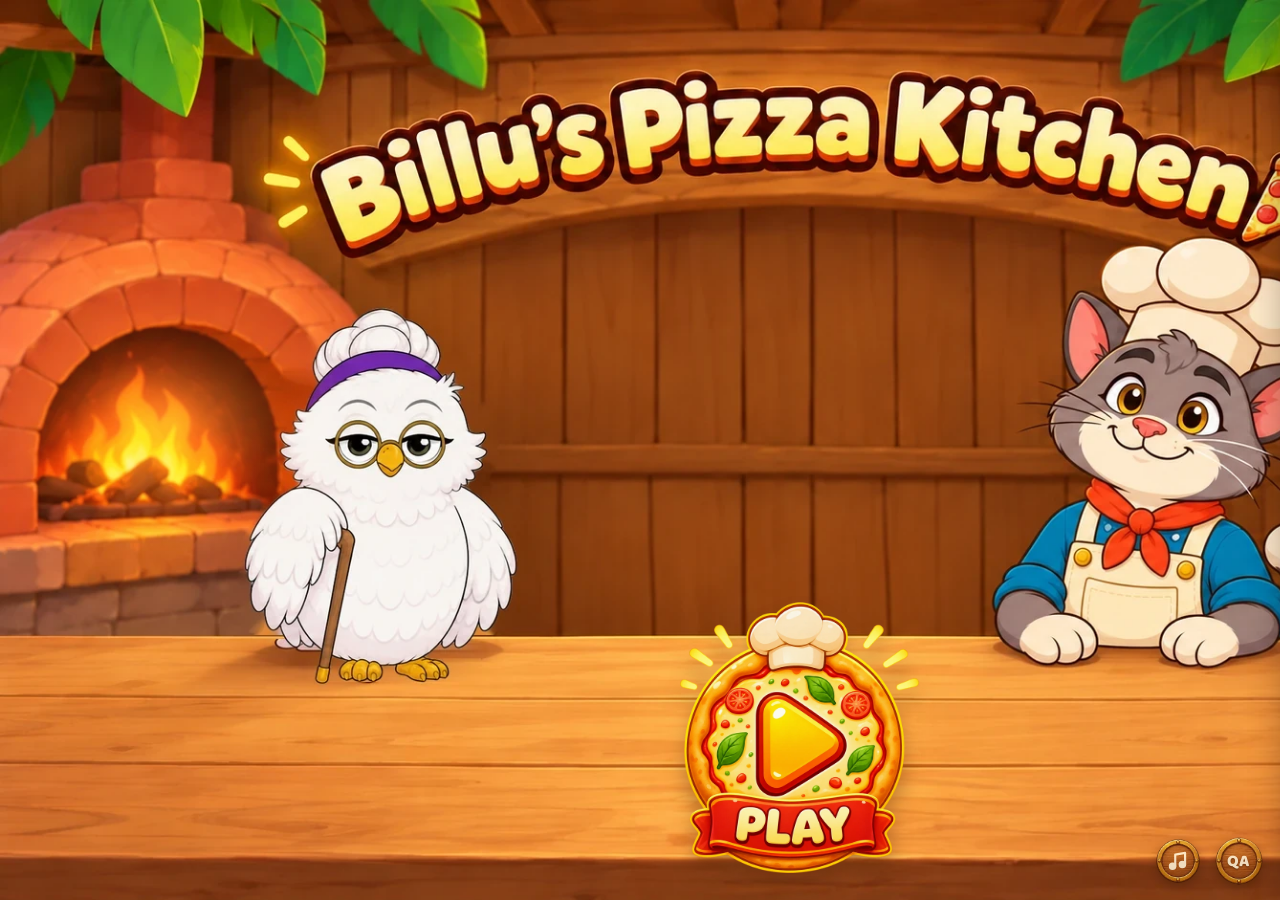
==== level2.html @ 27fd4865 "first commit" ====
<!doctype html>
<html lang="en">
<head>
<meta charset="utf-8">
<meta name="viewport" content="width=device-width, initial-scale=1">
<title>Billu's Pizza Kitchen · Big Eater Contest</title>
<meta name="description" content="A fractions game for classes 6 and 7: help Chef Billu cut, top and serve pizza slices, then judge the Big Eater Contest.">
<meta name="theme-color" content="#2B2546">
<meta property="og:title" content="Billu's Pizza Kitchen">
<meta property="og:description" content="A fractions game for classes 6 and 7: help Chef Billu cut, top and serve pizza slices, then judge the Big Eater Contest.">
<meta property="og:type" content="website">
<link rel="icon" href="data:image/svg+xml,%3Csvg xmlns='http://www.w3.org/2000/svg' viewBox='0 0 64 64'%3E%3Cpath d='M32 6 58 54Q32 64 6 54Z' fill='%23F6C34A' stroke='%23B97410' stroke-width='4' stroke-linejoin='round'/%3E%3Ccircle cx='32' cy='30' r='5' fill='%23D2402E'/%3E%3Ccircle cx='24' cy='46' r='5' fill='%23D2402E'/%3E%3Ccircle cx='41' cy='47' r='5' fill='%23D2402E'/%3E%3C/svg%3E">
<link rel="preconnect" href="https://fonts.googleapis.com">
<link rel="preconnect" href="https://fonts.gstatic.com" crossorigin>
<link rel="preload" as="style" href="https://fonts.googleapis.com/css2?family=Baloo+2:wght@600;700;800&family=Nunito:wght@600;700;800&display=swap">
<link rel="stylesheet" href="https://fonts.googleapis.com/css2?family=Baloo+2:wght@600;700;800&family=Nunito:wght@600;700;800&display=swap" media="print" onload="this.media='all'">
<noscript><link rel="stylesheet" href="https://fonts.googleapis.com/css2?family=Baloo+2:wght@600;700;800&family=Nunito:wght@600;700;800&display=swap"></noscript>
<style>
:root{color-scheme:light;padding-top:env(safe-area-inset-top,0px);padding-bottom:env(safe-area-inset-bottom,0px)}
body{margin:0;font:14px system-ui,-apple-system,sans-serif}
img{max-width:100%}
[hidden]{display:none!important}
</style>
</head>
<body>
<script>
/* Level 2 opens only from the game (Level 1 hands over with #play, the QA panel with #qa=...); a refresh or a direct visit
   goes back to the very start of the game, the main screen */
if(!/^#(play|qa=)/.test(location.hash)) location.replace(new URL(location.protocol==="file:"?"index.html":"./",location.href).href);
</script>
<script>
/* another tab or window: every sound stops (music, sound effects, voices), every animation holds still, and the game
   waits; on return all of it carries on from the same moment */
(()=>{ const AC=window.AudioContext||window.webkitAudioContext, all=new Set();
  if(AC){ const W=function(...a){ const c=new AC(...a); all.add(c); return c; }; W.prototype=AC.prototype; Object.setPrototypeOf(W,AC);
    window.AudioContext=W; if(window.webkitAudioContext) window.webkitAudioContext=W; }
  /* "away" = the tab is hidden (another tab, minimised, phone locked) OR the window has lost focus (another app or
     window on top, the address bar, the phone's control centre); the game holds still until the player is back */
  let held=[], anims=[], away=false;
  function leave(){ if(away) return; away=true; document.documentElement.classList.add("away");
    held=[...all].filter(c=>c.state==="running"); held.forEach(c=>{ try{ c.suspend(); }catch(e){} });
    anims=document.getAnimations().filter(a=>a.playState==="running"); anims.forEach(a=>{ try{ a.pause(); }catch(e){} });
    document.querySelectorAll("audio,video").forEach(m=>{ if(!m.paused){ m._away=true; m.pause(); } });
    document.dispatchEvent(new Event("gameaway")); }
  function back(){ if(!away||document.hidden) return; away=false; document.documentElement.classList.remove("away");
    held.forEach(c=>{ try{ c.resume(); }catch(e){} }); held=[];
    anims.forEach(a=>{ try{ if(a.playState==="paused") a.play(); }catch(e){} }); anims=[];
    document.querySelectorAll("audio,video").forEach(m=>{ if(m._away){ m._away=false; m.play().catch(()=>{}); } });
    document.dispatchEvent(new Event("gameback")); }
  document.addEventListener("visibilitychange",()=>{ document.hidden?leave():back(); });
  addEventListener("blur",leave); addEventListener("focus",back);
  addEventListener("pagehide",leave); addEventListener("pageshow",()=>{ if(!document.hidden) back(); });
  addEventListener("pointerdown",back,true);   // a tap on the game always brings it back, even if a focus event was missed
  if(document.hidden) leave();
  window.GAME_AWAY=()=>away;
})();
</script>
<style>html.away *,html.away *::before,html.away *::after{animation-play-state:paused!important}</style>
<script src="assets/sfx/sfx.js"></script>
<script>
/* Fit to any screen: the whole page is drawn at the size the game is laid out for (1180 x 680, or wider) and scaled to fit (smaller screens shrink it, big screens enlarge it); was: below the size the game is laid out for (1180 x 680), the whole page is drawn at that
   size and shrunk to fit (CSS zoom). Every measurement the game reads (window size, element boxes, pointer
   positions, SVG matrices) is given back in the page's own units, so taps, drags and placements stay exact.
   On a phone held upright, a card asks to turn it sideways. */
(function(){
  const W0=1180, H0=680, d=document.documentElement;
  const g=(o,k)=>Object.getOwnPropertyDescriptor(o,k);
  const iw=g(window,"innerWidth")||g(Window.prototype,"innerWidth"), ih=g(window,"innerHeight")||g(Window.prototype,"innerHeight");
  const realW=()=>iw.get.call(window), realH=()=>ih.get.call(window);
  let Z=1;
  function fit(){ Z=Math.min(6,realW()/W0,realH()/H0); Z=Math.max(Z,.2); d.style.zoom=Z===1?"":String(Z);
    // viewport units follow the page's own (drawn) size: the CSS uses var(--vw) etc. in place of vw
    const w=realW()/Z/100, h=realH()/Z/100;
    d.style.setProperty("--vw",w+"px"); d.style.setProperty("--vh",h+"px"); d.style.setProperty("--vmin",Math.min(w,h)+"px"); d.style.setProperty("--vmax",Math.max(w,h)+"px");
    media(); d.classList.toggle("turnme", realW()<realH()); const tm=document.getElementById("turnme"); if(tm) tm.style.zoom=String(1/Z); }
  // width/height conditions in @media rules are judged on the page's own size too
  function media(){ for(const sh of document.styleSheets){ let rs; try{ rs=sh.cssRules; }catch(e){ continue; }
    for(const r of rs){ if(!(r instanceof CSSMediaRule)) continue; if(r._o===undefined) r._o=r.media.mediaText;
      if(!/(width|height)\s*:/.test(r._o)) continue;
      const t=r._o.replace(/((?:min|max)-(?:width|height)\s*:\s*)([\d.]+)px/g,(m,a,v)=>a+(v*Z).toFixed(2)+"px");
      if(r.media.mediaText!==t) r.media.mediaText=t; } } }
  addEventListener("DOMContentLoaded",()=>media()); addEventListener("load",()=>media());
  window.FITZ=()=>Z;
  Object.defineProperty(window,"innerWidth",{configurable:true,get(){ return realW()/Z; }});
  Object.defineProperty(window,"innerHeight",{configurable:true,get(){ return realH()/Z; }});
  const R=Element.prototype.getBoundingClientRect;
  Element.prototype.getBoundingClientRect=function(){ const r=R.call(this); return Z===1?r:new DOMRect(r.x/Z,r.y/Z,r.width/Z,r.height/Z); };
  ["clientX","clientY","pageX","pageY","x","y"].forEach(k=>{ const p=g(MouseEvent.prototype,k); if(!p||!p.get) return;
    Object.defineProperty(MouseEvent.prototype,k,{configurable:true,get(){ return p.get.call(this)/Z; }}); });
  const EP=Document.prototype.elementFromPoint, ESP=Document.prototype.elementsFromPoint;
  Document.prototype.elementFromPoint=function(x,y){ return EP.call(this,x*Z,y*Z); };
  if(ESP) Document.prototype.elementsFromPoint=function(x,y){ return ESP.call(this,x*Z,y*Z); };
  const CTM=SVGGraphicsElement.prototype.getScreenCTM;
  SVGGraphicsElement.prototype.getScreenCTM=function(){ const m=CTM.call(this); return (!m||Z===1)?m:new DOMMatrix().scale(1/Z).multiply(m); };
  fit(); addEventListener("resize",fit,true); addEventListener("orientationchange",()=>setTimeout(()=>{ fit(); dispatchEvent(new Event("resize")); },300));
  const css=document.createElement("style");
  css.textContent=`html.turnme body>*:not(#turnme){visibility:hidden!important}
#curtain{position:fixed;inset:0;z-index:2147483000;pointer-events:none;overflow:hidden}
#curtain.on{pointer-events:auto}
#curtain .lf{position:absolute;top:-4%;bottom:-4%;width:68%;transition:transform .6s cubic-bezier(.65,0,.35,1);filter:drop-shadow(0 0 18px rgba(10,40,10,.45))}
#curtain .lf svg{width:100%;height:100%;display:block}
#curtain .lf.l{left:-2%;transform:translateX(-106%) rotate(-4deg)}
#curtain .lf.r{right:-2%;transform:translateX(106%) rotate(4deg)}
#curtain .lf.r svg{transform:scaleX(-1)}
#curtain.on .lf.l,#curtain.on .lf.r{transform:none}

#turnme{display:none}
html.turnme #turnme{display:grid;position:fixed;inset:0;z-index:2147483647;place-items:center;align-content:center;gap:22px;background:#2B2546;color:#FFF4D6;font:800 26px/1.3 "Baloo 2",system-ui,sans-serif;text-align:center;padding:24px}
#turnme svg{width:110px;height:110px;animation:turnme 1.8s ease-in-out infinite}
@keyframes turnme{0%,25%{transform:rotate(0)}55%,85%{transform:rotate(90deg)}100%{transform:rotate(90deg)}}`;
  document.head.appendChild(css);
  const t=document.createElement("div"); t.id="turnme";
  t.innerHTML=`<svg viewBox="0 0 64 64" fill="none" stroke="#F6C34A" stroke-width="4" stroke-linecap="round"><rect x="20" y="6" width="24" height="52" rx="5"/><path d="M29 50h6"/></svg><div>Please turn your screen sideways<br>to play Billu’s Pizza Kitchen</div>`;
  (document.body||d).appendChild(t); t.style.zoom=String(1/Z);
  /* the curtain: a soft fade through the game's deep plum between big scenes (and over the page load) */
  const cu=document.createElement("div"); cu.id="curtain"; cu.className="";   // two big green leaves close in from the sides, then part
  cu.innerHTML=`<div class="lf l"><svg viewBox="0 0 120 100" preserveAspectRatio="none" aria-hidden="true"><defs><linearGradient id="lfgL" x1="0" y1="0" x2="1" y2="1"><stop offset="0" stop-color="#5DBB4A"/><stop offset=".55" stop-color="#3C9A38"/><stop offset="1" stop-color="#2A7A2C"/></linearGradient></defs>
<path d="M0 0H92C106 16 120 36 120 50C120 64 106 84 92 100H0Z" fill="url(#lfgL)" stroke="#225F24" stroke-width=".8" vector-effect="non-scaling-stroke"/>
<path d="M0 50Q62 47 118 50" fill="none" stroke="#B9E68F" stroke-width="3" stroke-linecap="round" vector-effect="non-scaling-stroke" opacity=".9"/>
<g fill="none" stroke="#9FD57A" stroke-width="2" stroke-linecap="round" vector-effect="non-scaling-stroke" opacity=".75">
<path d="M14 49Q30 30 34 6"/><path d="M14 51Q30 70 34 94"/><path d="M42 48Q58 30 64 8"/><path d="M42 52Q58 70 64 92"/><path d="M70 49Q84 34 90 16"/><path d="M70 51Q84 66 90 84"/><path d="M94 49Q104 42 110 32"/><path d="M94 51Q104 58 110 68"/></g></svg></div><div class="lf r"><svg viewBox="0 0 120 100" preserveAspectRatio="none" aria-hidden="true"><defs><linearGradient id="lfgR" x1="0" y1="0" x2="1" y2="1"><stop offset="0" stop-color="#5DBB4A"/><stop offset=".55" stop-color="#3C9A38"/><stop offset="1" stop-color="#2A7A2C"/></linearGradient></defs>
<path d="M0 0H92C106 16 120 36 120 50C120 64 106 84 92 100H0Z" fill="url(#lfgR)" stroke="#225F24" stroke-width=".8" vector-effect="non-scaling-stroke"/>
<path d="M0 50Q62 47 118 50" fill="none" stroke="#B9E68F" stroke-width="3" stroke-linecap="round" vector-effect="non-scaling-stroke" opacity=".9"/>
<g fill="none" stroke="#9FD57A" stroke-width="2" stroke-linecap="round" vector-effect="non-scaling-stroke" opacity=".75">
<path d="M14 49Q30 30 34 6"/><path d="M14 51Q30 70 34 94"/><path d="M42 48Q58 30 64 8"/><path d="M42 52Q58 70 64 92"/><path d="M70 49Q84 34 90 16"/><path d="M70 51Q84 66 90 84"/><path d="M94 49Q104 42 110 32"/><path d="M94 51Q104 58 110 68"/></g></svg></div>`; (document.body||d).appendChild(cu);
  window.CURTAIN={ cover(){ cu.classList.add("on"); return new Promise(r=>setTimeout(r,620)); },
    reveal(){ cu.classList.remove("on"); } };
  let lifted=false; const lift=()=>{ if(lifted) return; lifted=true; setTimeout(()=>CURTAIN.reveal(),220); };   // as soon as the page is built (pictures keep loading behind)
  if(document.readyState!=="loading") lift(); else addEventListener("DOMContentLoaded",lift);
  setTimeout(lift,4000);   // the first opening never stays shut
  addEventListener("pageshow",e=>{ if(e.persisted) CURTAIN.reveal(); });   // back button from the next page
})();
</script>
<style>
/* Level 2 — the Big Eater Contest on the same jungle plank table as Level 1.
   Two contestants face each other across the table: each has a 3D walnut plate,
   a stack of slices to build what they ate, and a spotlight for the winner.
   "Who ate more?" sits between them; a rule only shows, in the instruction card, after a second wrong pick. Palette as Level 1:
   indigo, marigold, cream, tomato, leaf green on honey wood. */
:root{
  --indigo:#23356F; --indigo-2:#3A55A0; --indigo-ink:#141E45;
  --cream:#FFF8EA; --paper:#FFFDF6;
  --marigold:#F2A62C; --marigold-deep:#B97410;
  --tomato:#C8402E; --leaf:#3F8A3C; --good:#2F8A43; --bad:#D4473A;
  --wood:#7C4520; --wood-dark:#4A2508;
  --ink:#2B2016; --ink-soft:#76604C;
  --display:"Baloo 2","Trebuchet MS",system-ui,sans-serif;
  --body:"Nunito",system-ui,-apple-system,sans-serif;
  color-scheme:light;
}
*{box-sizing:border-box}
[hidden]{display:none!important}   /* also when the file is opened directly, without the page wrapper */
html,body{height:100%}
body{margin:0;overflow:hidden;color:var(--ink);font-family:var(--body);-webkit-user-select:none;user-select:none;background:#FBF7EA}
/* zoomed in on the table, as in Level 1: a red-and-cream checked tablecloth fills the whole screen */
body::before{content:"";position:fixed;inset:0;z-index:-2;pointer-events:none;
  background:
    linear-gradient(90deg,rgba(104,150,72,.34) 50%,transparent 0) 50% 50%/56px 56px,
    linear-gradient(rgba(104,150,72,.34) 50%,transparent 0) 50% 50%/56px 56px,
    #FBF7EA}
body::after{content:"";position:fixed;inset:0;z-index:-1;pointer-events:none;
  background:
    radial-gradient(ellipse 60% 50% at 50% 45%,rgba(255,255,255,.2),transparent 70%),
    linear-gradient(100deg,transparent 30%,rgba(70,60,20,.05) 45%,transparent 60%),
    linear-gradient(80deg,transparent 62%,rgba(255,255,255,.1) 72%,transparent 82%),
    radial-gradient(ellipse at 50% 50%,transparent 60%,rgba(60,70,30,.16) 100%)}
.frond{display:none;position:fixed;top:-30px;width:min(calc(30*var(--vw)),340px);height:auto;z-index:-1;pointer-events:none;filter:drop-shadow(0 10px 12px rgba(0,20,0,.35))}
.frond.l{left:-50px;transform-origin:0 0;animation:frondL 7s ease-in-out infinite}
.frond.r{right:-50px;transform:scaleX(-1);transform-origin:100% 0;animation:frondR 7.6s ease-in-out infinite}
@keyframes frondL{0%,100%{rotate:0deg}50%{rotate:2.2deg}}
@keyframes frondR{0%,100%{rotate:0deg}50%{rotate:-2.2deg}}
button{font:inherit;color:inherit;border:0;background:none;cursor:pointer}
button:focus-visible,[tabindex]:focus-visible,select:focus-visible{outline:3px solid var(--marigold);outline-offset:3px}

#app{height:100%;display:grid;grid-template-rows:auto auto minmax(0,1fr);gap:8px;margin:0 auto;padding-block:10px 10px;
  padding-left:max(16px,env(safe-area-inset-left,0px));padding-right:max(16px,env(safe-area-inset-right,0px))}

/* ---------- header ---------- */
.top{display:flex;align-items:center;gap:10px}
.chip{background:rgba(255,253,246,.94);border:2px solid rgba(35,53,111,.16);border-radius:999px;box-shadow:0 4px 14px rgba(20,30,70,.16);color:var(--indigo)}
.home{width:44px;height:44px;display:grid;place-items:center;flex:0 0 auto}
.home svg{width:22px;height:22px}
.jump{position:relative;flex:0 1 auto;min-width:0}
.jump select{appearance:none;-webkit-appearance:none;width:100%;max-width:min(calc(48*var(--vw)),370px);height:44px;font-family:var(--display);font-weight:800;
  font-size:clamp(14px,calc(1.5*var(--vw)),17px);color:var(--indigo);background:rgba(255,253,246,.94);border:2px solid rgba(35,53,111,.16);
  border-radius:999px;box-shadow:0 4px 14px rgba(20,30,70,.16);padding:0 42px 0 18px;cursor:pointer;text-overflow:ellipsis}
.jump::after{content:"";position:absolute;right:18px;top:50%;width:8px;height:8px;pointer-events:none;border-right:3px solid var(--indigo);
  border-bottom:3px solid var(--indigo);transform:translateY(-70%) rotate(45deg)}
.jump option,.jump optgroup{color:var(--ink);background:#fff;font-family:var(--body)}
.sr{position:absolute;width:1px;height:1px;overflow:hidden;clip:rect(0 0 0 0);white-space:nowrap}
.trail{flex:0 1 auto;margin-inline:auto;display:flex;justify-content:center;gap:5px;min-width:0;background:rgba(255,253,246,.94);
  border:2px solid rgba(35,53,111,.16);border-radius:999px;padding:5px 12px;box-shadow:0 4px 14px rgba(20,30,70,.16)}
.tok{width:24px;height:24px;transition:transform .3s;flex:0 0 auto}
.tok.now{transform:scale(1.25)}
.stars{height:44px;display:flex;align-items:center;gap:6px;padding:0 16px;font-family:var(--display);font-weight:800;font-size:18px;
  font-variant-numeric:tabular-nums;flex:0 0 auto}

/* ---------- instruction card ---------- */
.card{justify-self:center;width:min(100%,960px);display:flex;align-items:center;gap:14px;background:var(--paper);margin-bottom:6px;
  border-radius:26px;padding:10px 12px 10px 10px;border:2px solid rgba(35,53,111,.14);box-shadow:0 12px 28px rgba(20,30,70,.24)}
.guide{position:relative;width:66px;height:66px;flex:0 0 auto;border-radius:50%;background:var(--indigo);display:grid;place-items:end center}
.guide img{height:82px;width:auto;margin-bottom:-2px;filter:drop-shadow(0 3px 3px rgba(0,0,0,.25))}
.guide .spk{position:absolute;right:-6px;bottom:-4px;width:28px;height:28px;border-radius:50%;background:var(--marigold);display:grid;place-items:center;
  color:var(--indigo-ink);box-shadow:0 2px 0 var(--marigold-deep)}
.guide .spk svg{width:16px;height:16px}
.guide.cheer img{animation:hop .5s ease 2}
.guide.hmm img{animation:shake .5s}
.say{flex:1 1 auto;min-width:0;margin:0;font-size:clamp(16px,calc(1.85*var(--vw)),22px);font-weight:800;line-height:1.3;color:var(--indigo-ink)}
.say .fr{color:var(--tomato)}
.say.bad{color:var(--tomato)}
.say.good{color:var(--leaf)}
.say.tip{display:flex;align-items:center;gap:12px}
.say .tipart{flex:0 0 auto;width:clamp(70px,calc(7*var(--vw)),96px);padding:4px 6px;border-radius:12px;background:#FFF3DC;box-shadow:0 0 0 2px #F0D7A6;animation:pop .45s cubic-bezier(.3,1.6,.5,1) both}
.say .tipart svg{display:block;width:100%;height:auto}
.done{flex:0 0 auto;display:flex;align-items:center;gap:8px;font-family:var(--display);font-weight:800;font-size:clamp(16px,calc(1.7*var(--vw)),20px);
  letter-spacing:.05em;background:var(--marigold);color:var(--indigo-ink);border-radius:18px;padding:12px 24px;
  box-shadow:0 5px 0 var(--marigold-deep);transition:transform .12s,opacity .2s;white-space:nowrap}
.done svg{width:20px;height:20px}
.done:active{transform:translateY(4px);box-shadow:none}
.done[disabled]{opacity:.4;cursor:not-allowed}
.done.ready{animation:ready 1.2s ease-in-out infinite}
@keyframes ready{50%{transform:translateY(-4px);box-shadow:0 9px 0 var(--marigold-deep),0 0 0 6px rgba(242,166,44,.25)}}

.fr{display:inline-grid;vertical-align:middle;text-align:center;line-height:1;font-family:var(--display);font-weight:800;margin:0 .14em}
.fr b{display:block;padding:0 .14em;font-weight:800;border-radius:6px}
.fr b:first-child{border-bottom:.1em solid currentColor;padding-bottom:.04em}
.fr b:last-child{padding-top:.06em}
.fr b.blink{animation:blink .55s ease-in-out 5;background:var(--marigold);color:var(--indigo-ink)}
@keyframes blink{50%{transform:scale(1.35)}}

/* ---------- the table ---------- */
.stage{position:relative;min-height:0;padding:calc(2.2*var(--vh)) calc(1.8*var(--vw));isolation:isolate}   /* the table is the whole screen now (see body) */
.stage::after{content:"";position:absolute;inset:0;border-radius:24px;background:rgba(18,8,0,.34);opacity:0;transition:opacity .5s;pointer-events:none;z-index:1}
.stage.dim::after{opacity:1}
.view{position:absolute;inset:calc(2.2*var(--vh)) calc(1.8*var(--vw));display:grid;min-height:0;z-index:2}
.stage.dim .mid .board,.stage.dim .mid .rule:not(.on):not(.flash){filter:brightness(.7)}
.view.enter{animation:viewIn .55s cubic-bezier(.25,1.1,.4,1) both}
@keyframes viewIn{from{opacity:0;transform:translateY(18px)}}

/* match layout: contestant | "Who ate more?" | contestant */
.match{grid-template-columns:minmax(0,1fr) minmax(210px,.62fr) minmax(0,1fr);align-items:center;column-gap:clamp(10px,calc(1.6*var(--vw)),26px)}
.side{position:relative;z-index:2;display:grid;justify-items:center;align-content:center;gap:8px;min-width:0;border-radius:28px;padding:6px 4px;transition:transform .3s}
.side.a{animation:inL .6s cubic-bezier(.25,1.2,.4,1) both}
.side.b{animation:inR .6s cubic-bezier(.25,1.2,.4,1) both}
@keyframes inL{from{opacity:0;transform:translateX(-60px)}}
@keyframes inR{from{opacity:0;transform:translateX(60px)}}
.side.spot::before{content:"";position:absolute;inset:-4% -6%;z-index:-1;border-radius:50%;
  background:radial-gradient(ellipse at 50% 42%,rgba(255,246,206,.82),rgba(255,236,160,.35) 45%,transparent 70%);animation:spot 2.2s ease-in-out infinite}
@keyframes spot{50%{opacity:.75}}
.side.pick{cursor:pointer}
.side.pick:hover{transform:translateY(-4px)}
.who{display:flex;align-items:center;gap:10px}
/* each contestant sits big in its top corner, with how much it ate and how much is left;
   the board and the slice button sit higher in the middle of the side */
.match .side{align-content:start;padding-top:var(--top)}
.match{--top:clamp(96px,calc(17*var(--vh)),150px)}
.match .side .who{position:absolute;top:0;z-index:3}
.match .side.a .who{left:0}
.match .side.b .who{right:0;flex-direction:row-reverse}
.match .side.b .info{justify-items:end}
.info{display:grid;gap:6px;justify-items:start}
.eat{display:flex;gap:6px}
.eat>span{display:flex;align-items:center;gap:4px;background:var(--paper);border-radius:12px;padding:2px 10px;white-space:nowrap;
  font-family:var(--display);font-weight:800;font-size:clamp(14px,calc(1.45*var(--vw)),18px);color:var(--ink);box-shadow:0 0 0 2px #F0D7A6,0 4px 8px rgba(80,40,10,.2)}
.eat .ate .fr{color:var(--tomato)}
.eat .left .fr{color:var(--indigo-2)}
.ava{position:relative;width:clamp(100px,calc(19*var(--vh)),160px);aspect-ratio:1;border-radius:50%;overflow:hidden;display:flex;align-items:flex-end;justify-content:center;
  background:radial-gradient(circle at 50% 38%,#F2FBE6,#C9EBA9 60%,#94CF72);box-shadow:0 0 0 5px #FFFFFF,0 6px 10px rgba(60,40,10,.3);flex:0 0 auto}
.ava img{width:90%;height:90%;object-fit:contain;object-position:50% 100%;margin-bottom:4%}
.side.win .ava img,.fin.win .ava img{animation:hop .55s ease 3}
.side.bad .ava img{animation:shake .5s}
.tag{display:flex;align-items:center;gap:8px;white-space:nowrap;font-family:var(--display);font-weight:800;font-size:clamp(16px,calc(1.75*var(--vw)),21px);color:#FFFFFF;
  padding:4px 16px;border-radius:14px;background:linear-gradient(180deg,#A8683A,#7C4520 60%,#64361A);-webkit-text-stroke:3px var(--wood-dark);paint-order:stroke fill;
  box-shadow:0 0 0 3px var(--wood-dark),inset 0 3px 0 rgba(255,220,170,.35),0 6px 10px rgba(0,0,0,.28)}
.tag .fr{color:#FFE08A;font-size:1.15em;-webkit-text-stroke-width:0;text-shadow:0 2px 0 rgba(0,0,0,.35)}
.plate{position:relative;width:var(--pw);aspect-ratio:600/630;transition:filter .3s}
.plate>img{position:absolute;inset:0;width:100%;height:100%;filter:drop-shadow(0 14px 12px rgba(40,20,5,.35))}
.plate>.pie{position:absolute;inset:0}
.plate>.pie>svg{position:absolute;inset:0;width:100%;height:100%;overflow:visible}
.plate .sl{cursor:pointer}
.plate .sl.pop{transform-box:fill-box;transform-origin:50% 100%;animation:slIn .45s cubic-bezier(.3,1.5,.5,1) both}
@keyframes slIn{from{transform:translateY(80px) scale(.3);opacity:0}}
.side.ok .plate{filter:drop-shadow(0 0 16px rgba(60,200,90,.95))}
.side.bad .plate{filter:drop-shadow(0 0 16px rgba(225,50,40,.95));animation:shake .5s}
.side.glow .plate,.side.glow .fcard{filter:drop-shadow(0 0 18px rgba(255,214,90,1))}
.stack{display:flex;align-items:center;gap:8px;padding:5px 14px 5px 6px;border-radius:16px;background:var(--paper);
  box-shadow:0 4px 0 rgba(90,50,20,.35),0 8px 12px rgba(40,20,5,.2);font-family:var(--display);font-weight:800;color:var(--indigo);
  font-size:clamp(14px,calc(1.4*var(--vw)),17px);transition:transform .12s}
.stack svg{width:clamp(44px,calc(6.4*var(--vh)),58px);height:auto}
.stack:active{transform:translateY(3px)}
.stack.off{opacity:.35;pointer-events:none}
.stack.hint{animation:ready 1.1s ease-in-out infinite}
.medal{position:absolute;top:-8px;right:12%;width:clamp(52px,calc(8*var(--vh)),72px);z-index:5;animation:medalDrop .8s cubic-bezier(.3,1.5,.5,1) both;
  filter:drop-shadow(0 6px 6px rgba(0,0,0,.3))}
@keyframes medalDrop{from{transform:translateY(-160px) rotate(-30deg);opacity:0}}
.who{position:relative}
.side.win .who:has(.medal.neck) .ava img{animation:none}   /* keep still so the medal stays on the neck */
.medal.neck{right:auto;translate:-50% 0;transform-origin:50% 0;animation:medalNeck 1.2s cubic-bezier(.3,1.1,.5,1) both}
@keyframes medalNeck{0%{transform:translateY(-280px) rotate(-30deg) scale(1.6);opacity:0}25%{opacity:1}
  62%{transform:translateY(0) rotate(12deg) scale(1)}80%{transform:rotate(-6deg)}92%{transform:rotate(2deg)}100%{transform:none}}

/* centre column */
.mid{position:relative;z-index:2;display:grid;justify-items:center;align-content:center;gap:10px;min-width:0}
.board{width:100%;max-width:280px;border-radius:18px;padding:10px 12px 12px;background:linear-gradient(180deg,#8A5229,#6A3A18);
  box-shadow:0 0 0 4px var(--wood-dark),inset 0 3px 0 rgba(255,220,170,.3),0 10px 16px rgba(0,0,0,.3);color:#FFF4DC;display:grid;gap:6px}
.board h3{margin:0;text-align:center;font-family:var(--display);font-weight:800;font-size:clamp(14px,calc(1.4*var(--vw)),17px);letter-spacing:.14em;color:#FFE08A}
.board .row{display:flex;align-items:center;gap:8px;background:rgba(255,245,225,.12);border-radius:12px;padding:4px 8px;
  font-family:var(--display);font-weight:800;font-size:clamp(14px,calc(1.45*var(--vw)),18px)}
.board .row img{width:30px;height:30px;object-fit:contain;border-radius:50%;background:#E6F5D6}
.board .row .fr{margin-left:auto;font-size:1.2em;color:#FFE08A}
.ask{font-family:var(--display);font-weight:800;font-size:clamp(20px,calc(2.4*var(--vw)),30px);color:#FFFFFF;-webkit-text-stroke:4px var(--wood-dark);
  paint-order:stroke fill;text-align:center;animation:pop .45s cubic-bezier(.3,1.6,.5,1) both}
@keyframes pop{from{transform:scale(.4);opacity:0}}
.rule{width:100%;max-width:280px;border-radius:16px;padding:8px 10px;background:var(--paper);display:grid;grid-template-columns:auto 1fr;gap:8px;align-items:center;
  box-shadow:0 0 0 3px #F0D7A6,0 6px 10px rgba(80,40,10,.22);transition:opacity .3s,transform .3s}
.rule.dim{opacity:.45;transform:scale(.94)}
.rule.on{box-shadow:0 0 0 4px var(--marigold),0 0 18px rgba(242,166,44,.7),0 6px 10px rgba(80,40,10,.22)}
.rule.flash{animation:flash .5s ease-in-out 4}
@keyframes flash{50%{transform:scale(1.06);box-shadow:0 0 0 6px var(--tomato),0 0 26px rgba(200,64,46,.8)}}
.rule svg{width:clamp(58px,calc(7*var(--vw)),84px);height:auto}
.rule b{display:block;font-family:var(--display);font-weight:800;font-size:clamp(13px,calc(1.3*var(--vw)),16px);color:var(--indigo)}
.rule span{display:block;font-size:clamp(12px,calc(1.15*var(--vw)),14px);font-weight:700;line-height:1.25;color:var(--ink)}
.rule .cmp{font-family:var(--display);font-weight:800;color:var(--tomato);font-size:clamp(12px,calc(1.2*var(--vw)),15px)}

/* Set C: fraction cards */
.fcard{width:clamp(110px,calc(17*var(--vh)),150px);aspect-ratio:1;border-radius:50%;display:grid;place-items:center;transition:filter .3s;
  background:radial-gradient(circle at 36% 26%,#FF8A68,#EA4E32 45%,#C2321C);
  box-shadow:0 0 0 7px #FFF4DC,0 0 0 11px #F3DDB0,0 12px 16px rgba(110,25,10,.35),inset 0 -10px 14px rgba(0,0,0,.2),inset 0 8px 12px rgba(255,255,255,.3)}
.fcard .fr{font-size:clamp(34px,calc(5.4*var(--vh)),48px);color:#FFFFFF;text-shadow:0 3px 0 rgba(110,20,8,.45)}
.side.ok .fcard{filter:drop-shadow(0 0 16px rgba(60,200,90,.95))}
.side.bad .fcard{animation:shake .5s}
.diag{width:clamp(120px,calc(19*var(--vh)),170px);height:auto;opacity:0;transform:translateY(10px) scale(.9);transition:opacity .45s,transform .5s cubic-bezier(.3,1.5,.5,1)}
.diag.show{opacity:1;transform:none}
.side.glow .diag{filter:drop-shadow(0 0 14px rgba(255,214,90,1))}

/* intro screens */
.intro{place-items:center;align-content:center;gap:14px;z-index:2}
.intro .inoori{height:min(calc(56*var(--vh)),calc(42*var(--vw)));width:auto;max-width:90%;object-fit:contain;filter:drop-shadow(0 10px 18px rgba(60,20,20,.25));animation:inPop .5s cubic-bezier(.3,1.5,.5,1) both}
/* the intro screen: big Noori in the middle, so the box has no photo and no round slot, and its words are centred */
body:has(#view.intro) #app>.card .guide{display:none!important}
body:has(#view.intro) #app>.card{border-width:calc(var(--dk) * 30) calc(var(--dk) * 100)!important;
  border-image:url("assets/ui/dialog_box_plain.webp?v=aa1e5ec8") 30 100 30 100 fill stretch!important;padding:0!important;justify-content:center!important}
body:has(#view.intro) #app>.card .say{text-align:center!important;padding:0!important}
@keyframes inPop{from{opacity:0;transform:translateY(20px) scale(.85)}to{opacity:1;transform:none}}
.intro .big{display:flex;gap:18px;flex-wrap:wrap;justify-content:center}
.intro .rule{max-width:360px;padding:12px 14px}
.intro .rule svg{width:110px}
.intro .rule b{font-size:clamp(17px,calc(1.8*var(--vw)),22px)}
.intro .rule span{font-size:clamp(14px,calc(1.4*var(--vw)),17px)}
.lineup{display:flex;gap:10px;align-items:flex-end;justify-content:center;flex-wrap:wrap}
.lineup img{height:clamp(70px,calc(13*var(--vh)),120px);width:auto;animation:hop .8s ease infinite;filter:drop-shadow(0 6px 5px rgba(60,30,10,.3))}
.trophy{width:clamp(90px,calc(17*var(--vh)),150px);height:auto;filter:drop-shadow(0 10px 10px rgba(80,50,0,.4));animation:shine 2.4s ease-in-out infinite}
@keyframes shine{50%{transform:translateY(-6px) scale(1.04)}}

/* the final: finalists, diagrams, five slots */
.final{grid-template-rows:auto auto auto;align-content:center;justify-items:center;gap:clamp(8px,calc(1.6*var(--vh)),16px);z-index:2}
:root{--sq:clamp(96px,min(calc(12*var(--vw)),calc(19*var(--vh))),140px)}
.row5{display:grid;grid-template-columns:repeat(5,var(--sq));gap:clamp(8px,calc(1.4*var(--vw)),18px);justify-content:center}
.home5 .cell{display:grid;place-items:center;width:var(--sq);height:var(--sq)}
.fin{width:calc(var(--sq) - 10px);height:calc(var(--sq) - 10px);display:grid;justify-items:center;align-content:center;gap:2px;padding:4px;border-radius:18px;background:var(--paper);touch-action:none;cursor:grab;
  box-shadow:0 5px 0 rgba(90,50,20,.35),0 10px 14px rgba(40,20,5,.22);transition:box-shadow .2s}
.fin .ava{width:38%}
.fin .mini{width:40%;aspect-ratio:1;border-radius:50%;display:grid;place-items:center;
  background:radial-gradient(circle at 36% 26%,#FF8A68,#EA4E32 45%,#C2321C);box-shadow:0 0 0 4px #FFF4DC,0 0 0 6px #F3DDB0}
.fin .mini .fr{font-size:clamp(14px,calc(2.2*var(--vh)),20px);color:#FFFFFF}
.fin .nm{font-family:var(--display);font-weight:800;font-size:13px;color:var(--indigo)}
.fin.sel{box-shadow:0 0 0 4px var(--marigold),0 10px 18px rgba(242,166,44,.5)}
.fin.dragging{position:relative;z-index:50;cursor:grabbing;box-shadow:0 18px 26px rgba(40,20,5,.4);pointer-events:none}
.fin.lock{box-shadow:0 0 0 4px var(--good),0 0 16px rgba(60,200,90,.8);cursor:default}
.fin.bad{animation:shake .5s;box-shadow:0 0 0 4px var(--bad),0 0 16px rgba(225,50,40,.8)}
.fin.pick{cursor:pointer}
.fin.pick:hover{transform:translateY(-4px)}
.fin.win{box-shadow:0 0 0 5px var(--marigold),0 0 24px rgba(242,166,44,.9)}
.diags5 .cell{display:grid;place-items:center;height:clamp(60px,calc(10*var(--vh)),92px)}
.diags5 svg{height:100%;width:auto;opacity:0;transform:scale(.6);transition:opacity .4s,transform .45s cubic-bezier(.3,1.5,.5,1)}
.diags5.show svg{opacity:1;transform:none}
.slot{width:var(--sq);height:var(--sq);border-radius:20px;border:3px dashed rgba(74,37,8,.45);background:rgba(255,248,230,.35);
  display:grid;place-items:center;position:relative;transition:background .2s,border-color .2s}
.slot.over{background:rgba(255,236,170,.75);border-color:var(--marigold)}
.slot.glow{box-shadow:0 0 0 4px var(--marigold),0 0 20px rgba(242,166,44,.8)}
.slot i{position:absolute;bottom:-26px;font-style:normal;font-family:var(--display);font-weight:800;font-size:14px;color:var(--wood-dark);white-space:nowrap}
.scale{display:flex;align-items:center;gap:10px;font-family:var(--display);font-weight:800;color:var(--wood-dark);font-size:15px;margin-top:22px}
.scale span.line{width:clamp(160px,calc(40*var(--vw)),520px);height:4px;border-radius:4px;background:linear-gradient(90deg,#B07A44,#4A2508);position:relative}
.scale span.line::after{content:"";position:absolute;right:-4px;top:-6px;border:8px solid transparent;border-left:12px solid #4A2508;border-right:0}

/* champion podium */
.podium{place-items:center;align-content:center;gap:10px;z-index:2}
.steps{display:flex;align-items:flex-end;gap:clamp(6px,calc(1*var(--vw)),14px)}
.step{display:grid;justify-items:center;gap:4px}
.step img.a{height:clamp(64px,calc(12*var(--vh)),110px);width:auto;filter:drop-shadow(0 6px 5px rgba(60,30,10,.3))}
.step .blk{width:clamp(80px,calc(11*var(--vw)),140px);border-radius:12px 12px 4px 4px;display:grid;place-items:center;font-family:var(--display);font-weight:800;
  color:#FFFFFF;-webkit-text-stroke:3px var(--wood-dark);paint-order:stroke fill;font-size:clamp(20px,calc(2.6*var(--vw)),32px);
  background:linear-gradient(180deg,#A8683A,#7C4520 60%,#64361A);box-shadow:0 0 0 3px var(--wood-dark),inset 0 3px 0 rgba(255,220,170,.35)}
.step.top img.a{height:clamp(90px,calc(17*var(--vh)),150px)}
.step .med{position:relative;margin-top:-28px;width:40px}
.step.top .trophy{width:clamp(56px,calc(9*var(--vh)),84px);margin-bottom:-10px}

.fx{position:fixed;inset:0;pointer-events:none;z-index:60;overflow:hidden}
.fx i{position:absolute;top:-24px;width:16px;height:14px;animation:fall 1.8s ease-in forwards}
@keyframes fall{to{transform:translateY(calc(105*var(--vh))) rotate(720deg)}}
@keyframes hop{50%{transform:translateY(-14px)}}
@keyframes shake{20%{transform:translateX(-8px) rotate(-3deg)}40%{transform:translateX(8px) rotate(3deg)}60%{transform:translateX(-5px)}80%{transform:translateX(5px)}}

/* ---------- start + end ---------- */
.overlay{position:fixed;inset:0;z-index:90;display:grid;place-items:center;isolation:isolate;overflow:hidden;background:#244D25;
  padding-left:max(16px,env(safe-area-inset-left,0px));padding-right:max(16px,env(safe-area-inset-right,0px));padding-block:16px}
.overlay::before{content:"";position:absolute;inset:-40px;z-index:-1;
  background:linear-gradient(rgba(10,32,12,.25),rgba(10,32,12,.45)),url("assets/web/backdrop.webp?v=5da3ae1e") center 62%/cover;filter:blur(9px) saturate(1.1)}
.start-wrap{display:grid;justify-items:center;gap:18px;width:100%}
.world{position:relative;width:min(100%,calc((calc(100*var(--vh)) - 170px) * 1376 / 768));aspect-ratio:1376/768;border-radius:26px;overflow:hidden;
  container-type:inline-size;box-shadow:0 18px 40px rgba(20,24,60,.38);border:5px solid var(--paper)}
.world>img.bg{position:absolute;inset:0;width:100%;height:100%;object-fit:fill}
.w-sign{position:absolute;left:33.4%;width:34.7%;top:21.9%;height:11.6%;display:flex;align-items:center;justify-content:center;gap:.25em;
  font-family:var(--display);font-weight:800;color:#5C3414;font-size:2.55cqw;white-space:nowrap;text-shadow:0 1px 0 rgba(255,232,196,.7)}
.w-sign img{height:1.4em;width:auto}
.w-billu{position:absolute;left:46%;width:30%;top:34.6%;height:24.2%;clip-path:inset(-120% -60% 0 -60%)}
.w-billu img{position:absolute;top:0;left:50%;height:182%;width:auto;translate:-50% 0;filter:drop-shadow(0 4px 6px rgba(60,30,10,.35))}
.w-noori{position:absolute;left:47.5%;bottom:39.3%;height:17%;translate:-50% 0;transform-origin:50% 100%;animation:sway 3.4s ease-in-out infinite}
.w-noori img{height:100%;width:auto;display:block}
@keyframes sway{0%,100%{rotate:-1.5deg}50%{rotate:1.5deg}}
.w-trophy{position:absolute;left:61%;bottom:39%;width:7%}
.w-trophy img{width:100%;height:auto;display:block;filter:drop-shadow(0 4px 4px rgba(60,30,10,.35))}
.lvbtn{display:flex;align-items:center;gap:12px;background:var(--paper);border-radius:22px;padding:10px 26px 10px 12px;
  box-shadow:0 6px 0 rgba(35,53,111,.35),0 12px 24px rgba(20,30,70,.2);font-family:var(--display);font-weight:800;
  font-size:clamp(18px,calc(2*var(--vw)),24px);color:var(--indigo);text-align:left;line-height:1.1;transition:transform .15s}
.lvbtn:hover{transform:translateY(-3px)}
.lvbtn img{width:60px;height:auto}
.lvbtn small{display:block;font-family:var(--body);font-weight:700;font-size:.62em;color:var(--ink-soft)}
.endcard{background:var(--paper);border-radius:30px;padding:24px clamp(16px,calc(3*var(--vw)),44px) 28px;display:grid;justify-items:center;gap:14px;
  width:min(100%,920px);box-shadow:0 18px 40px rgba(20,24,60,.35);position:relative}
.endcard::before{content:"";position:absolute;inset:10px;border:2px dashed rgba(58,85,160,.25);border-radius:22px;pointer-events:none}
.endcard h2{margin:0;font-family:var(--display);font-weight:800;font-size:clamp(28px,calc(3.8*var(--vw)),44px);color:var(--indigo);text-align:center;text-wrap:balance}
.endcard p{margin:0;font-weight:800;font-size:clamp(16px,calc(1.8*var(--vw)),20px);color:var(--ink-soft);text-align:center}
.crowd{display:flex;align-items:flex-end;justify-content:center;flex-wrap:wrap;gap:4px 8px}
.crowd img{height:clamp(60px,calc(10*var(--vh)),100px);width:auto;animation:hop .7s ease infinite}
.bigstars{font-family:var(--display);font-weight:800;font-size:clamp(22px,calc(2.6*var(--vw)),30px);color:var(--indigo);background:var(--cream);border-radius:999px;padding:2px 24px}
.endbtns{display:flex;gap:12px;flex-wrap:wrap;justify-content:center}

/* ---------- smaller and portrait screens ---------- */
@media (max-aspect-ratio: 5/6){
  .match{grid-template-columns:1fr 1fr;grid-template-rows:auto 1fr;row-gap:10px}
  .match .mid{grid-column:1 / -1;grid-row:1}
  .match .rule{display:none}
  .who{flex-direction:column;gap:4px}
  .match .side{padding-top:6px}
  .match .side .who{position:relative}
  .ava{width:clamp(54px,calc(8*var(--vh)),70px)}
  .tag{font-size:14px;padding:3px 10px;-webkit-text-stroke-width:2px}
  .card{flex-wrap:wrap;gap:8px}
  .say{flex-basis:calc(100% - 80px)}
  .done{margin-left:auto}
  .board{max-width:none}
  .row5{grid-template-columns:repeat(5,minmax(0,1fr))}
  .fin .nm{display:none}
}
@media (max-width:640px){ .trail{display:none} }
@media (prefers-reduced-motion: reduce){ *{animation-duration:.001ms!important;animation-iteration-count:1!important;transition-duration:.001ms!important} }
/* ===== Tutorials: a big scroll on a rope drops from above, unrolls over the whole screen,
   and the tutorial plays on the parchment. ===== */
.fx{z-index:95}
body.tutoring .stage>*,body.tutoring .card>*{visibility:hidden}
.tut{position:fixed;inset:0;z-index:85;overflow:hidden;--rod:clamp(40px,calc(6.4*var(--vh)),62px);--gut:clamp(4px,calc(.5*var(--vw)),10px)}
.tut::before{content:"";position:absolute;inset:0;background:rgba(30,40,15,.6);opacity:0;transition:opacity .5s}
.tut.on::before{opacity:1}
.tut .rig{position:absolute;left:var(--gut);right:var(--gut);top:calc(var(--rod)*.45);bottom:calc(var(--rod)*.3)}
.tut .rope{position:absolute;left:0;right:0;bottom:calc(100% - var(--rod)*.5);height:calc(100*var(--vh));pointer-events:none;overflow:visible}
.tut .rod{position:absolute;left:calc(var(--gut)*-1 + 2px);right:calc(var(--gut)*-1 + 2px);height:var(--rod);z-index:3;
  filter:drop-shadow(0 8px 8px rgba(30,15,0,.4))}
.tut .rod svg{display:block;width:100%;height:100%}
.tut .rod.top{top:0}
.tut .sheet{position:absolute;left:0;right:0;top:calc(var(--rod)*.5);height:calc(100% - var(--rod));z-index:2;
  clip-path:inset(0 0 calc((1 - var(--u,0)) * 100%) 0);border-radius:4px;overflow:hidden;
  background:
    radial-gradient(ellipse 70% 60% at 50% 45%,rgba(255,252,240,.9),transparent 75%),
    linear-gradient(90deg,rgba(150,95,40,.28),transparent 7% 93%,rgba(150,95,40,.28)),
    url("data:image/svg+xml,%3Csvg xmlns='http://www.w3.org/2000/svg' width='240' height='240'%3E%3Cfilter id='n'%3E%3CfeTurbulence type='fractalNoise' baseFrequency='.85' numOctaves='3'/%3E%3CfeColorMatrix values='0 0 0 0 .55 0 0 0 0 .38 0 0 0 0 .18 0 0 0 .09 0'/%3E%3C/filter%3E%3Crect width='240' height='240' filter='url(%23n)'/%3E%3C/svg%3E"),
    linear-gradient(180deg,#F8EBCB,#F3E0B6 50%,#EDD5A4);
  box-shadow:inset 0 14px 18px -10px rgba(90,55,20,.45),inset 0 -14px 18px -10px rgba(90,55,20,.45)}
.tut .sheet::before,.tut .sheet::after{content:"";position:absolute;top:0;bottom:0;width:clamp(30px,calc(3.4*var(--vw)),52px);opacity:.95;
  background:url("data:image/svg+xml,%3Csvg xmlns='http://www.w3.org/2000/svg' width='60' height='150' viewBox='0 0 60 150'%3E%3Cpath d='M30 0c-8 25 8 50 0 75s8 50 0 75' fill='none' stroke='%235E8A3A' stroke-width='3'/%3E%3Cpath d='M29 22c-14-12-24-4-22 8 12 3 20-2 22-8zM31 60c14-12 24-4 22 8-12 3-20-2-22-8zM29 98c-14-12-24-4-22 8 12 3 20-2 22-8z' fill='%236DB34A' stroke='%233D6E2A' stroke-width='1.5'/%3E%3Cpath d='M12 27c6 0 12 1 17-4M48 65c-6 0-12 1-17-4M12 103c6 0 12 1 17-4' fill='none' stroke='%23B9E08E' stroke-width='1.3'/%3E%3Cg transform='translate(42 36)'%3E%3Cg fill='%23F28AA6' stroke='%23C2506F' stroke-width='1'%3E%3Ccircle cx='0' cy='-6' r='5'/%3E%3Ccircle cx='5.7' cy='-1.9' r='5'/%3E%3Ccircle cx='3.5' cy='4.9' r='5'/%3E%3Ccircle cx='-3.5' cy='4.9' r='5'/%3E%3Ccircle cx='-5.7' cy='-1.9' r='5'/%3E%3C/g%3E%3Ccircle r='3.4' fill='%23FFD54A' stroke='%23D99A1A'/%3E%3C/g%3E%3Cg transform='translate(17 128)'%3E%3Cg fill='%23FFC23D' stroke='%23D98A10' stroke-width='1'%3E%3Ccircle cx='0' cy='-5' r='4.2'/%3E%3Ccircle cx='4.8' cy='-1.5' r='4.2'/%3E%3Ccircle cx='3' cy='4.1' r='4.2'/%3E%3Ccircle cx='-3' cy='4.1' r='4.2'/%3E%3Ccircle cx='-4.8' cy='-1.5' r='4.2'/%3E%3C/g%3E%3Ccircle r='2.8' fill='%23E2632F'/%3E%3C/g%3E%3C/svg%3E") center top/100% auto repeat-y}
.tut .sheet::before{left:clamp(6px,calc(.8*var(--vw)),14px)}
.tut .sheet::after{right:clamp(6px,calc(.8*var(--vw)),14px);transform:scaleX(-1)}
.tut .corner{position:absolute;width:clamp(100px,calc(11*var(--vw)),170px);z-index:1;pointer-events:none;filter:drop-shadow(0 3px 3px rgba(80,50,20,.25))}
.tut .corner svg{display:block;width:100%;height:auto}
.tut .corner.tl{left:clamp(18px,calc(2.2*var(--vw)),40px);top:calc(var(--rod)*.42)}
.tut .corner.tr{right:clamp(18px,calc(2.2*var(--vw)),40px);top:calc(var(--rod)*.42);transform:scaleX(-1)}
.tut .corner.bl{left:clamp(18px,calc(2.2*var(--vw)),40px);bottom:calc(var(--rod)*.42);transform:scaleY(-1)}
.tut .corner.br{right:clamp(18px,calc(2.2*var(--vw)),40px);bottom:calc(var(--rod)*.42);transform:scale(-1,-1)}
.tut .rod.bot{top:calc((100% - var(--rod)) * var(--u,0))}
.tut .skip{position:absolute;right:calc(var(--gut) + clamp(120px,calc(12*var(--vw)),190px));top:calc(var(--rod)*1.25);z-index:4;font-family:var(--display);font-weight:800;
  font-size:15px;color:var(--indigo);background:rgba(255,253,246,.85);border-radius:999px;padding:6px 16px;box-shadow:0 3px 0 rgba(90,55,20,.3);
  opacity:0;transition:opacity .4s}
.tut.open .skip{opacity:1}
/* the stage on the parchment */
.tut .page{position:absolute;inset:calc(var(--rod)*.5) clamp(56px,calc(6*var(--vw)),96px) calc(var(--rod)*.75);display:grid;
  grid-template-rows:auto minmax(0,1fr) auto;gap:calc(1.2*var(--vh));opacity:0;transition:opacity .45s}
.tut.open .page{opacity:1}
.tut .ttl{justify-self:center;font-family:var(--display);font-weight:800;font-size:clamp(22px,calc(3*var(--vw)),40px);letter-spacing:.06em;color:#7A4A1E;
  text-shadow:0 2px 0 rgba(255,255,255,.7)}
.tut .ttl b{color:var(--tomato)}
.tut .scene{display:grid;grid-template-columns:1fr auto 1fr;align-items:center;column-gap:clamp(12px,calc(3*var(--vw)),48px);min-height:0}
.tut .guest{justify-self:end;display:grid;justify-items:center;gap:10px}
.tut .guest .ava{width:clamp(120px,calc(21*var(--vh)),200px);aspect-ratio:1;border-radius:50%;overflow:hidden;display:flex;align-items:flex-end;justify-content:center;
  background:radial-gradient(circle at 50% 38%,#F2FBE6,#C9EBA9 60%,#94CF72);box-shadow:0 0 0 6px #FFFFFF,0 10px 16px rgba(90,55,20,.3)}
.tut .guest .ava img{height:94%;width:auto;margin-bottom:2%}
.tut .order{display:grid;justify-items:center;gap:4px;background:#FFF9EA;border-radius:18px;padding:10px 22px 12px;
  box-shadow:0 0 0 4px #C98E4F,0 0 0 8px #8A5426,0 10px 16px rgba(80,40,10,.35);transition:box-shadow .3s,transform .3s}
.tut .order.glow{transform:scale(1.06);box-shadow:0 0 0 4px #C98E4F,0 0 0 8px #8A5426,0 0 30px 10px rgba(255,200,60,.9)}
.tut .order small{font-family:var(--display);font-weight:800;font-size:13px;letter-spacing:.18em;color:#8A5426}
.tut .order .tf{display:grid;justify-items:center;font-family:var(--display);font-weight:800;font-size:clamp(40px,calc(6*var(--vh)),58px);line-height:.95;color:var(--tomato)}
.tut .order .tf i{display:block;width:120%;height:6px;border-radius:9px;background:currentColor;margin:4px 0}
.tut .order .tf b{display:block;padding:0 .18em;border-radius:12px;transition:background .3s,color .3s}
.tut .order .tf b.lit{background:var(--marigold);color:#FFFFFF;animation:pop .45s cubic-bezier(.3,1.6,.5,1) both}
.tut .order span{font-family:var(--display);font-weight:800;font-size:15px;color:#5A3214}
.tut .tplate{width:clamp(110px,calc(16*var(--vh)),150px);aspect-ratio:1;position:relative}
.tut .tplate>img{position:absolute;inset:0;width:100%;height:100%;filter:drop-shadow(0 8px 8px rgba(60,30,5,.3))}
.tut .tplate>svg{position:absolute;inset:14%;width:72%;height:72%;overflow:visible}
.tut .pz{width:min(calc(54*var(--vh)),calc(38*var(--vw)));aspect-ratio:1;overflow:visible;filter:drop-shadow(0 16px 14px rgba(80,35,10,.35));touch-action:manipulation}
.tut .pz .part{cursor:default;transition:transform .7s cubic-bezier(.4,0,.2,1),opacity .4s}
.tut.taps .pz .part{cursor:pointer}
.tut .pz .part.pulse{animation:partPulse .7s ease-in-out}
@keyframes partPulse{50%{filter:brightness(1.25) drop-shadow(0 0 10px #FFE07A)}}
.tut .pz .hl{fill:rgba(255,226,120,0);transition:fill .2s}
.tut.taps .pz .part:hover .hl{fill:rgba(255,226,120,.35)}
.tut .pz .dot{stroke:#FFFFFF;stroke-width:6;stroke-dasharray:4 14;stroke-linecap:round;opacity:0;transition:opacity .4s}
.tut .pz .dot.on{opacity:.95}
.tut .pz .cutl{stroke:#5A2A0E;stroke-opacity:.85;stroke-width:5;stroke-linecap:round}
.tut .pz.bad{animation:shake .5s}
.tut .tside{justify-self:start;display:grid;justify-items:center;gap:12px;min-width:0}
.tut .ttray{display:grid;grid-template-columns:repeat(2,auto);gap:10px;padding:14px;border-radius:24px;
  background:linear-gradient(160deg,#D99A57,#B87337);box-shadow:inset 0 3px 0 rgba(255,230,190,.5),0 0 0 4px #8A5426,0 10px 16px rgba(80,40,10,.35);
  transform:translateX(40px) scale(.9);opacity:0;pointer-events:none;transition:transform .55s cubic-bezier(.25,1.3,.4,1),opacity .4s}
.tut .ttray.in{transform:none;opacity:1;pointer-events:auto}
.tut .tp{display:grid;justify-items:center;gap:4px;width:clamp(84px,calc(10*var(--vh)),104px);padding:8px 6px 6px;border-radius:16px;background:#FFF6E2;
  box-shadow:0 4px 0 rgba(90,50,20,.35);font-family:var(--display);font-weight:800;font-size:13px;color:var(--indigo);transition:transform .15s,box-shadow .2s}
.tut .tp img{width:76%;aspect-ratio:1;object-fit:contain}
.tut .tp:hover{transform:translateY(-3px)}
.tut .tp.sel{box-shadow:0 0 0 4px var(--marigold),0 0 18px rgba(242,166,44,.9)}
.tut .ttray.ask .tp{animation:ready 1.1s ease-in-out infinite}
.tut .tcount{visibility:hidden;font-family:var(--display);font-weight:800;font-size:clamp(20px,calc(2.4*var(--vw)),28px);color:var(--indigo);background:#FFF9EA;border-radius:999px;
  padding:2px 18px;box-shadow:0 0 0 3px #E6C79A;opacity:0;transition:opacity .3s}
.tut .tcount.on{opacity:1;visibility:visible}
.tut .serve{visibility:hidden;font-family:var(--display);font-weight:800;font-size:clamp(17px,calc(1.8*var(--vw)),22px);letter-spacing:.06em;color:#FFFFFF;background:linear-gradient(180deg,#5BB04F,#3F8A3C);
  border-radius:999px;padding:10px 30px;box-shadow:0 5px 0 #2B5F28;opacity:.35;pointer-events:none;transition:opacity .3s}
.tut.taps .serve,.tut .serve.on{visibility:visible}
.tut .serve.on{opacity:1;pointer-events:auto;animation:ready 1.1s ease-in-out infinite}
/* who is talking, and the line they say */
.tut .talk{display:flex;align-items:center;gap:14px;background:rgba(255,253,246,.92);border-radius:24px;padding:10px 12px 10px 10px;
  box-shadow:0 0 0 3px #E6C79A,0 8px 14px rgba(90,55,20,.22);min-height:84px}
.tut .talk .who{width:68px;height:68px;flex:0 0 auto;border-radius:50%;background:var(--indigo);display:grid;place-items:end center;overflow:visible}
.tut .talk .who img{height:86px;width:auto;margin-bottom:-2px;filter:drop-shadow(0 3px 3px rgba(0,0,0,.25))}
.tut .talk .who.billu{background:#E07B39}.tut .talk .who.guestc{background:#5E9E48}
.tut .talk p{flex:1 1 auto;margin:0;font-size:clamp(16px,calc(1.8*var(--vw)),22px);font-weight:800;line-height:1.3;color:var(--indigo-ink)}
.tut .talk p .nm{color:#8A5426}
.tut .talk p .fr{color:var(--tomato)}
.tut .talk p.bad{color:var(--tomato)}
.tut .talk p.in{animation:viewIn .35s ease both}
.tut .next{flex:0 0 auto;display:flex;align-items:center;gap:8px;font-family:var(--display);font-weight:800;font-size:18px;letter-spacing:.06em;color:#FFFFFF;
  background:linear-gradient(180deg,#F5B342,#E08E14);border-radius:999px;padding:10px 24px;box-shadow:0 5px 0 #A9650A}
.tut .next[hidden]{display:none}
.tut .next:active{transform:translateY(3px);box-shadow:0 2px 0 #A9650A}
@keyframes viewIn{from{opacity:0;transform:translateY(8px)}}
@media (max-aspect-ratio: 5/6){
  .tut .scene{grid-template-columns:1fr 1fr;grid-template-rows:auto auto;row-gap:calc(1.4*var(--vh))}
  .tut .scene .pz{grid-column:1 / -1;grid-row:1;justify-self:center;width:min(calc(70*var(--vw)),calc(34*var(--vh)))}
  .tut .guest,.tut .tside{justify-self:center}
  .tut .page{inset:calc(var(--rod)*.7) 34px calc(var(--rod)*.55)}
}

/* the line being said always stays on top and clickable */
.tut .talk{position:relative;z-index:3}
/* Level 2 tutorial: two contestants, their boards and slice stacks, the rule card in the middle */
.tut .duel{display:grid;grid-template-columns:1fr minmax(200px,.7fr) 1fr;align-items:center;column-gap:clamp(10px,calc(2*var(--vw)),30px);min-height:0}
.tut .tsd{display:grid;justify-items:center;gap:calc(1*var(--vh));border-radius:30px;padding:8px 6px;transition:transform .3s,filter .3s,opacity .3s}
.tut .tsd .who{gap:10px}
.tut .tsd .ava{width:clamp(84px,calc(13*var(--vh)),128px)}
.tut .tsd.b .who{flex-direction:row-reverse}
.tut .board2{position:relative;width:min(calc(calc(100*var(--vh)) - 580px),calc(22*var(--vw)));min-width:150px;aspect-ratio:600/630;opacity:0;transform:scale(.85);transition:opacity .4s,transform .5s cubic-bezier(.25,1.3,.4,1),filter .3s}
.tut .board2.in{opacity:1;transform:none}
.tut .board2>img{position:absolute;inset:0;width:100%;height:100%;filter:drop-shadow(0 12px 10px rgba(60,30,5,.35))}
.tut .board2>.pie{position:absolute;inset:0}
.tut .board2>.pie>svg{position:absolute;inset:0;width:100%;height:100%;overflow:visible}
.tut .board2 .sl{cursor:pointer}
.tut .board2 .sl.pop{transform-box:fill-box;transform-origin:50% 100%;animation:slIn .45s cubic-bezier(.3,1.5,.5,1) both}
.tut .tsd.ok .board2{filter:drop-shadow(0 0 16px rgba(60,200,90,.95))}
.tut .tsd .stack{opacity:0;pointer-events:none;transition:opacity .3s}
.tut .tsd .stack.on{opacity:1;pointer-events:auto}
.tut .tsd .stack.off2{opacity:.35;pointer-events:none}
.tut .tag.glow{box-shadow:0 0 0 3px var(--wood-dark),0 0 22px 6px rgba(255,210,80,.95)}
.tut .tmid{display:grid;justify-items:center;align-content:center;gap:calc(1.6*var(--vh));min-width:0}
.tut .tmid .rule{max-width:300px;opacity:0;transform:scale(.8);transition:opacity .4s,transform .45s cubic-bezier(.3,1.5,.5,1)}
.tut .tmid .rule.in{opacity:1;transform:none}
.tut .tmid .rule.on{box-shadow:0 0 0 4px var(--marigold),0 0 18px rgba(242,166,44,.7),0 6px 10px rgba(80,40,10,.22)}
.tut .ask2{font-family:var(--display);font-weight:800;font-size:clamp(22px,calc(2.6*var(--vw)),34px);color:#FFFFFF;-webkit-text-stroke:5px var(--wood-dark);paint-order:stroke fill;
  text-align:center;opacity:0;transform:scale(.5);transition:opacity .3s,transform .45s cubic-bezier(.3,1.6,.5,1)}
.tut .ask2.in{opacity:1;transform:none}
.tut .check2{display:flex;align-items:center;gap:8px;font-family:var(--display);font-weight:800;font-size:clamp(16px,calc(1.6*var(--vw)),20px);letter-spacing:.06em;color:#FFFFFF;
  background:linear-gradient(180deg,#5BB04F,#3F8A3C);border-radius:999px;padding:10px 24px;box-shadow:0 5px 0 #2B5F28;visibility:hidden}
.tut .check2.on{visibility:visible;animation:ready 1.1s ease-in-out infinite}
.tut .check2 svg{width:20px;height:20px}
.tut .duel.dim .tsd{filter:brightness(.8)}
.tut .duel.dim .tsd.pick{cursor:pointer;filter:none}
.tut .duel.dim .tsd.pick::before{content:"";position:absolute;inset:-6% -8%;z-index:-1;border-radius:50%;
  background:radial-gradient(ellipse at 50% 42%,rgba(255,246,206,.9),rgba(255,236,160,.35) 45%,transparent 70%);animation:spot 2.2s ease-in-out infinite}
.tut .tsd{position:relative;isolation:isolate}
.tut .duel.dim .tsd.pick:hover{transform:translateY(-4px)}
.tut .tsd.bad{animation:shake .5s}
.tut .tsd.bad .board2{filter:drop-shadow(0 0 16px rgba(225,50,40,.95))}
.tut .tsd.glow2 .board2{filter:drop-shadow(0 0 18px rgba(255,214,90,1))}
@media (max-aspect-ratio: 5/6){
  .tut .duel{grid-template-columns:1fr 1fr;grid-template-rows:auto auto}
  .tut .tmid{grid-column:1 / -1;grid-row:1}
  .tut .board2{width:min(calc(40*var(--vw)),calc(26*var(--vh)))}
}

/* ===== Story (sheet: Context_Final): animated scenes in the jungle pizza shop ===== */
.story{position:fixed;inset:0;z-index:92;overflow:hidden;background:#20381C;opacity:0;transition:opacity .5s;--subh:clamp(96px,calc(15*var(--vh)),132px)}
.story.on{opacity:1}
.story .sfill{position:absolute;inset:-40px;background:url("assets/web/backdrop.webp?v=5da3ae1e") center/cover;filter:blur(14px) brightness(.55) saturate(1.1)}
.story .sworld{position:absolute;left:50%;top:calc((100% - var(--subh)) / 2);translate:-50% -50%;
  width:min(calc(100*var(--vw)),calc((calc(100*var(--vh)) - var(--subh)) * 1376 / 768));aspect-ratio:1376/768;overflow:hidden;container-type:inline-size;box-shadow:0 10px 40px rgba(0,0,0,.45)}
.story .scam{position:absolute;inset:0;transform-origin:50% 50%;will-change:transform}
.story .sback{position:absolute;inset:0;width:100%;height:100%;object-fit:fill;transition:filter 1.2s}
.story .slayer{position:absolute;inset:0}
.story .sdusk{position:absolute;inset:0;pointer-events:none;opacity:0;transition:opacity 1.4s;mix-blend-mode:multiply;
  background:linear-gradient(180deg,#6B4FA0 0%,#C9785A 45%,#E7A15F 70%,#B9744A 100%)}
.story.dusk .sdusk{opacity:.55}
.story.dusk .sback{filter:brightness(.82) saturate(1.15)}
/* ambient life: the oven fire glows, smoke rises, a leaf drifts by */
.story .fire{position:absolute;left:39.2%;top:52%;width:12%;height:12%;translate:-50% -50%;border-radius:50%;pointer-events:none;mix-blend-mode:screen;
  background:radial-gradient(closest-side,rgba(255,190,80,.75),rgba(255,120,30,.25) 60%,transparent);animation:sFire 1.1s ease-in-out infinite alternate}
@keyframes sFire{from{opacity:.55;transform:scale(.92)}to{opacity:1;transform:scale(1.08)}}
.story .smoke{position:absolute;left:39.4%;top:31%;width:2.6%;aspect-ratio:1;border-radius:50%;background:rgba(255,255,255,.55);filter:blur(.35cqw);pointer-events:none;
  animation:sSmoke 4.2s ease-out infinite}
@keyframes sSmoke{0%{opacity:0;transform:translate(0,0) scale(.5)}15%{opacity:.7}100%{opacity:0;transform:translate(2.5cqw,-9cqw) scale(2.4)}}
.story .leaf{position:absolute;top:-6%;width:2.2%;pointer-events:none;animation:sLeaf 9s linear infinite}
@keyframes sLeaf{0%{transform:translate(0,0) rotate(0)}25%{transform:translate(3cqw,14cqw) rotate(90deg)}50%{transform:translate(-2cqw,28cqw) rotate(180deg)}
  75%{transform:translate(3cqw,42cqw) rotate(270deg)}100%{transform:translate(0,60cqw) rotate(360deg)}}
/* actors: x = centre (%), y = feet above the bottom (%), h = height (% of the world) */
.story .act{position:absolute;translate:-50% 0;transform-origin:50% 100%;--wk:.9s}
.story .act::after{content:"";position:absolute;left:50%;bottom:-1.2%;width:62%;height:7%;translate:-50% 50%;border-radius:50%;
  background:radial-gradient(closest-side,rgba(40,20,5,.38),transparent);z-index:-1}
.story .act.nos::after{display:none}
.story .act .bod{height:100%;transform-origin:50% 100%}
.story .rig{position:relative;height:100%;display:inline-block;transition:transform .32s cubic-bezier(.4,0,.2,1);transform-origin:50% 50%}
.story .act.flip .rig{transform:scaleX(-1)}
.story .rig>img.ch{height:100%;width:auto;display:block;filter:drop-shadow(0 .4cqw .4cqw rgba(40,20,5,.3))}
.story .rig .parts{position:absolute;inset:0;display:none;filter:drop-shadow(0 .4cqw .4cqw rgba(40,20,5,.3))}
.story .act.rigged .rig>img.ch{visibility:hidden}
.story .act.rigged .rig .parts{display:block}
.story .parts>img{position:absolute;inset:0;width:100%;height:100%}
.story .parts .arm{position:absolute;transition:transform .45s cubic-bezier(.35,1.25,.5,1)}
.story .parts .arm>img{position:absolute;inset:0;width:100%;height:100%;z-index:1}
.story .parts .arm .paw{z-index:2}
.story .parts .hold{position:absolute;z-index:0}
.story .parts>.hold{z-index:3}
.story .parts .hold svg{display:block;width:100%;height:100%;overflow:visible}
/* walking: legs swing from the hips, the body steps up and down and rocks a little */
.story .act.walking .legL{animation:sLegL var(--wk) ease-in-out infinite}
.story .act.walking .legR{animation:sLegR var(--wk) ease-in-out infinite}
@keyframes sLegL{0%,100%{transform:rotate(16deg)}50%{transform:rotate(-16deg)}}
@keyframes sLegR{0%,100%{transform:rotate(-16deg)}50%{transform:rotate(16deg)}}
.story .act.walking.legged .bod{animation:sStep calc(var(--wk) / 2) ease-in-out infinite}
@keyframes sStep{0%,100%{transform:translateY(0)}50%{transform:translateY(-2.6%)}}
.story .act.walking.legged .parts{animation:sRock var(--wk) ease-in-out infinite}
@keyframes sRock{0%,100%{transform:rotate(-2.2deg)}50%{transform:rotate(2.2deg)}}
.story .act.walking .bod{animation:sStepBody var(--wk) linear infinite}
@keyframes sStepBody{0%,50%,100%{transform:translateY(0)}25%,75%{transform:translateY(-1.1%)}}
.story .act.walking .rig>img.ch,.story .act.walking .rig>.parts{transform-origin:50% 95%;animation:sStepLean var(--wk) ease-in-out infinite}
@keyframes sStepLean{0%,100%{transform:rotate(1deg)}25%{transform:rotate(3.5deg)}50%{transform:rotate(1deg)}75%{transform:rotate(-1.5deg)}}
.story .act.walking .parts .arm{animation:sArmSwing var(--wk) ease-in-out infinite}
@keyframes sArmSwing{0%,100%{transform:rotate(-8deg)}50%{transform:rotate(9deg)}}
.story .act.walking::after{animation:sShadow calc(var(--wk) / 2) ease-in-out infinite}
@keyframes sShadow{0%,100%{transform:scaleX(1)}50%{transform:scaleX(.95)}}
.story .act.scuttle .bod,.story .act.walking.scuttle .bod{animation:sScut .2s ease-in-out infinite}
@keyframes sScut{0%,100%{transform:translateY(0) rotate(-2deg)}50%{transform:translateY(-3%) rotate(2deg)}}
.story .act.slide .bod{animation:sSlide .3s ease-in-out infinite}
@keyframes sSlide{0%,100%{transform:translateY(0)}50%{transform:translateY(-1.4%)}}
.story .act.idle .bod{animation:sIdle 2.6s ease-in-out infinite}
@keyframes sIdle{0%,100%{transform:scaleY(1)}50%{transform:scaleY(1.022)}}
.story .act.hover .bod{animation:sHover 1.8s ease-in-out infinite}
@keyframes sHover{0%,100%{transform:translateY(0) rotate(-1deg)}50%{transform:translateY(-4%) rotate(1deg)}}
.story .act.munch .bod{animation:sMunch .28s ease-in-out infinite}
@keyframes sMunch{50%{transform:scaleY(.95) translateY(1%)}}
.story .act.laugh .bod{animation:sLaugh .42s ease-in-out infinite}
@keyframes sLaugh{0%,100%{transform:rotate(-2.5deg)}50%{transform:rotate(2.5deg) translateY(-2.5%)}}
.story .act.rub .bod{animation:sRub .5s ease-in-out infinite}
@keyframes sRub{0%,100%{transform:rotate(-2deg) scaleX(1)}50%{transform:rotate(2deg) scaleX(1.02)}}
/* talking: lip-sync mouth on rigged faces; a gentle nod for the others */
.story .mouth{position:absolute;overflow:visible;opacity:0;transition:opacity .08s}
.story .act.talking.rigged .mouth{opacity:1}
.story .mouth .jaw{transform-box:fill-box;transform-origin:50% 8%}
.story .act.talking .mouth .jaw{animation:sJaw var(--jw,.15s) ease-in-out infinite alternate}
@keyframes sJaw{0%{transform:scaleY(.12)}40%{transform:scaleY(.8)}70%{transform:scaleY(.45)}100%{transform:scaleY(1)}}
.story .act.talking:not(.walking) .bod{animation:sNod .42s ease-in-out infinite}
@keyframes sNod{0%,100%{transform:rotate(0) translateY(0) scaleY(1)}50%{transform:rotate(1.4deg) translateY(-1%) scaleY(1.015)}}
/* the rolling pizza cutter: its wheel spins as it rolls */
.story .cutter .whl{transform-box:fill-box;transform-origin:50% 50%}
.story .spin .cutter .whl,.story .cutter.spin .whl{animation:sSpin .32s linear infinite}
@keyframes sSpin{to{transform:rotate(360deg)}}
.story .crumb{position:absolute;width:.55%;aspect-ratio:1;border-radius:50%;background:#E8B45A;pointer-events:none;animation:sCrumb .7s ease-out forwards}
@keyframes sCrumb{to{transform:translate(var(--dx),var(--dy)) scale(.4);opacity:0}}
.story .puff{position:absolute;width:3%;aspect-ratio:1;border-radius:50%;background:rgba(255,248,230,.9);filter:blur(.2cqw);pointer-events:none;animation:sPuff .7s ease-out forwards}
@keyframes sPuff{from{transform:translate(-50%,0) scale(.3);opacity:.9}to{transform:translate(calc(-50% + var(--dx)),-60%) scale(1.6);opacity:0}}
.story .star{position:absolute;width:2.4%;pointer-events:none;animation:sStar .8s ease-out forwards}
@keyframes sStar{from{transform:translate(-50%,-50%) scale(0) rotate(0)}50%{transform:translate(-50%,-50%) scale(1.2) rotate(90deg);opacity:1}to{transform:translate(-50%,-50%) scale(.6) rotate(180deg);opacity:0}}
.story .sprop{position:absolute}
.story .sprop.c{translate:-50% 0}
.story .sprop>svg,.story .sprop>img{display:block;width:100%;height:100%}
.story .counter{left:27.035%;top:58.46%;width:46.22%;height:19.27%}
.story .sign{left:33.4%;top:21.9%;width:34.7%;height:11.6%;display:flex;align-items:center;justify-content:center;gap:.25em;
  font-family:var(--display);font-weight:800;color:#5C3414;font-size:2.5cqw;white-space:nowrap;text-shadow:0 1px 0 rgba(255,232,196,.7)}
.story .sign img{height:1.5em;width:auto}
.story .menub{left:52.5%;top:31%;width:17%;height:15.5%;transform-origin:50% 0;animation:sSwing 3.2s ease-in-out infinite}
@keyframes sSwing{0%,100%{rotate:-1.5deg}50%{rotate:1.5deg}}
.story .menub .txt{position:absolute;inset:34% 9% 10%;display:grid;place-items:center;text-align:center;font-family:var(--hand);font-weight:700;
  color:#FFFDF2;font-size:1.25cqw;line-height:1.15}
.story .menub .txt b{color:#FFD65A}
/* the order card: a wooden sign board (brown frame, cream panel, dark-brown fraction), as in the cut scene */
.story .orderc{position:absolute;right:2.5%;top:10%;width:12%;padding:.5cqw .6cqw .7cqw;border:.85cqw solid transparent;border-radius:1.3cqw;text-align:center;z-index:10;
  background:linear-gradient(180deg,#FFF7E2,#F2E0B8) padding-box,linear-gradient(160deg,#C08048 0%,#9A5A2C 45%,#7A4220 100%) border-box;
  box-shadow:inset 0 .25cqw .45cqw rgba(90,50,20,.28),0 .8cqw 1cqw rgba(60,30,5,.38);font-family:var(--display);font-weight:800;color:#8A5426;font-size:1cqw;letter-spacing:.15em;
  animation:sPop .5s cubic-bezier(.3,1.6,.5,1) both}
.story .orderc .f{display:grid;justify-items:center;color:#4A2A12;font-size:3.6cqw;line-height:.95;letter-spacing:0;margin:.2cqw 0}
.story .orderc .f i{display:block;width:3.6cqw;height:.4cqw;border-radius:9px;background:currentColor;margin:.25cqw 0}
.story .orderc span{letter-spacing:0;color:#5A3214;font-size:1.25cqw}
/* the order Chintu holds up: a little wooden sign board with the fraction on it */
.story .ticket{width:9%;aspect-ratio:5/4;translate:-50% 0;transform-origin:50% 100%}
.story .ticket .tk{position:absolute;inset:0;border:.6cqw solid transparent;border-radius:.9cqw;display:grid;place-items:center;text-align:center;
  background:linear-gradient(180deg,#FFF7E2,#F2E0B8) padding-box,linear-gradient(160deg,#C08048 0%,#9A5A2C 45%,#7A4220 100%) border-box;
  box-shadow:inset 0 .2cqw .35cqw rgba(90,50,20,.3),0 .35cqw .6cqw rgba(60,30,5,.4);
  font-family:var(--display);font-weight:800;color:#4A2A12;font-size:2.4cqw;line-height:.9}
.story .ticket .tk i{display:block;width:2.8cqw;height:.3cqw;border-radius:9px;background:currentColor;margin:.15cqw auto}
.story .bubble{position:absolute;translate:-50% -100%;font-family:var(--display);font-weight:800;font-size:1.7cqw;color:#5A3214;
  background:#FFFDF6;border-radius:1.4cqw;padding:.3cqw 1cqw;box-shadow:0 .4cqw .6cqw rgba(60,30,5,.3);white-space:nowrap;animation:sPop .4s cubic-bezier(.3,1.6,.5,1) both}
@keyframes sPop{from{transform:scale(0)}}
.story .qm{position:absolute;font-family:var(--display);font-weight:800;color:#FFFFFF;-webkit-text-stroke:.25cqw #3A55A0;paint-order:stroke fill;
  font-size:3cqw;animation:sFloat 1.6s ease-out forwards}
@keyframes sFloat{0%{opacity:0;transform:translateY(20%) scale(.5)}20%{opacity:1;transform:none}100%{opacity:0;transform:translateY(-120%)}}
.story .glowpc{filter:drop-shadow(0 0 10px #FFE07A) drop-shadow(0 0 22px #FFC23D)}
.story .redpc{filter:drop-shadow(0 0 10px rgba(225,60,40,.95))}
.story .pzf .pc{transform-box:view-box;transition:transform .7s cubic-bezier(.3,1.3,.5,1),opacity .4s}
.story .pzf.uncut .pc>.edge{opacity:0}
.story .score{right:3.5%;bottom:10%;width:18%;height:46%}
.story .score .rows{position:absolute;left:11%;right:11%;top:20%;display:grid;gap:.5cqw}
.story .score .row{display:flex;align-items:center;gap:.6cqw;background:rgba(255,245,225,.14);border-radius:.8cqw;padding:.35cqw .6cqw;
  font-family:var(--display);font-weight:800;font-size:1.2cqw;color:#FFF3D6;opacity:.25;transition:opacity .4s}
.story .score.lit .row{opacity:1}
.story .score .row img{width:2.4cqw;height:2.4cqw;object-fit:contain;border-radius:50%;background:#E6F5D6}
.story .score .row .fr{margin-left:auto;color:#FFE08A;font-size:1.25em}
.story .score .bulb{transition:fill .3s,filter .3s}
.story .score.lit .bulb{fill:#FFE07A;filter:drop-shadow(0 0 4px #FFD24A)}
.story .banner{left:30%;top:20.5%;width:40%;height:15%;transform-origin:50% 0;transform:scaleY(0);transition:transform .9s cubic-bezier(.3,1.4,.5,1)}
.story .banner.in{transform:none}
.story .banner .t{position:absolute;inset:22% 10% 34%;display:grid;place-items:center;font-family:var(--display);font-weight:800;font-size:2.6cqw;
  color:#FFF6DA;-webkit-text-stroke:.22cqw #7A1E10;paint-order:stroke fill;white-space:nowrap}
.story .lights circle{animation:sTw 1.4s ease-in-out infinite}
@keyframes sTw{50%{opacity:.55}}
.story .ordersb{left:74%;top:36%;width:14%;height:15%}
.story .ordersb .t{position:absolute;left:0;right:0;top:36%;text-align:center;font-family:var(--display);font-weight:800;font-size:.9cqw;color:#FFF3D6;letter-spacing:.08em}
.story .ordersb .ticks{position:absolute;left:14%;right:14%;top:47%;display:grid;grid-template-columns:repeat(4,1fr);gap:.25cqw}
.story .ordersb .ticks i{aspect-ratio:1;border-radius:.3cqw;background:#3F8A3C;display:grid;place-items:center;color:#FFF;font-style:normal;font-size:.9cqw;font-weight:800}
.story .theend{left:50%;top:3%;translate:-50% 0;font-family:var(--display);font-weight:800;font-size:5cqw;color:#FFF6DA;-webkit-text-stroke:.35cqw #7A3A10;
  paint-order:stroke fill;text-shadow:0 .5cqw 0 rgba(90,40,10,.35);animation:sPop .6s cubic-bezier(.3,1.6,.5,1) both}
.story .pop{animation:sPop .5s cubic-bezier(.3,1.6,.5,1) both}
.story .bell.ring{animation:sBell .25s ease-in-out 6}
@keyframes sBell{0%,100%{transform:rotate(0)}25%{transform:rotate(22deg)}75%{transform:rotate(-22deg)}}
/* subtitles */
.story .ssub{position:absolute;left:50%;bottom:clamp(8px,calc(1.4*var(--vh)),16px);translate:-50% 0;width:min(1100px,calc(100% - 24px));min-height:calc(var(--subh) - 24px);
  display:flex;align-items:center;gap:14px;background:#FFFDF6;border-radius:24px;padding:10px 12px 10px 10px;box-shadow:0 0 0 3px #E6C79A,0 10px 24px rgba(0,0,0,.35);z-index:3}
.story .ssub .who{width:70px;height:70px;flex:0 0 auto;border-radius:50%;background:var(--indigo);display:grid;place-items:end center;overflow:visible}
.story .ssub .who img{height:88px;width:auto;margin-bottom:-2px;filter:drop-shadow(0 3px 3px rgba(0,0,0,.25))}
.story .ssub .who.billu{background:#E07B39}.story .ssub .who.guest{background:#5E9E48}
.story .ssub .who.narr{background:#8A5426;place-items:center}
.story .ssub .who.narr svg{width:62%;height:62%}
.story .ssub p{flex:1 1 auto;margin:0;font-size:clamp(16px,calc(1.8*var(--vw)),23px);font-weight:800;line-height:1.3;color:var(--indigo-ink)}
.story .ssub p .nm{color:#8A5426}
.story .ssub p .fr{color:var(--tomato)}
.story .ssub p.in{animation:sIn .35s ease both}
@keyframes sIn{from{opacity:0;transform:translateY(8px)}}
.story .snext{flex:0 0 auto;display:flex;align-items:center;gap:8px;font-family:var(--display);font-weight:800;font-size:18px;letter-spacing:.06em;color:#FFFFFF;
  background:linear-gradient(180deg,#F5B342,#E08E14);border-radius:999px;padding:10px 24px;box-shadow:0 5px 0 #A9650A}
.story .snext:active{transform:translateY(3px);box-shadow:0 2px 0 #A9650A}
.story .snext.wait{opacity:.45;pointer-events:none}
.story .sskip{position:absolute;right:14px;top:12px;z-index:3;font-family:var(--display);font-weight:800;font-size:15px;color:var(--indigo);
  background:rgba(255,253,246,.9);border-radius:999px;padding:6px 16px;box-shadow:0 3px 0 rgba(0,0,0,.25)}
body.tutoring .top>*{visibility:hidden}

/* main screen: the shop, and one big PLAY button that starts the story */
.world{width:min(100%,calc((calc(100*var(--vh)) - 40px) * 1376 / 768))}
.mainplay{position:absolute;left:50%;bottom:7%;translate:-50% 0;display:flex;align-items:center;gap:.5em;z-index:3;
  font-family:var(--display);font-weight:800;font-size:clamp(26px,3.6cqw,52px);letter-spacing:.08em;color:#FFFFFF;
  background:linear-gradient(180deg,#FFC24A,#F08A12);border-radius:999px;padding:.32em 1.3em .32em .9em;
  box-shadow:0 .16em 0 #A9580A,0 .4em .8em rgba(80,30,0,.35),inset 0 .08em 0 rgba(255,255,255,.5);
  text-shadow:0 .06em 0 rgba(120,50,0,.35);animation:mpPulse 1.6s ease-in-out infinite}
.mainplay svg{width:1em;height:1em}
.mainplay:hover{filter:brightness(1.05)}
.mainplay:active{transform:translateY(.12em);box-shadow:0 .04em 0 #A9580A}
@keyframes mpPulse{0%,100%{scale:1}50%{scale:1.06}}
.w-title{position:absolute;left:50%;top:3%;translate:-50% 0;font-family:var(--display);font-weight:800;font-size:4.2cqw;color:#FFF6DA;
  -webkit-text-stroke:.3cqw #7A3A10;paint-order:stroke fill;text-shadow:0 .4cqw 0 rgba(90,40,10,.35);white-space:nowrap;z-index:2}

.story .act.seated::after{display:none}
.story .act.seated .rig{clip-path:inset(-40% -40% calc(var(--legs) * 100%) -40%)}
.story img.chairf{position:absolute;pointer-events:none}
/* evening: cut-outs from the backdrop get the backdrop's evening grade, and the dusk tint lies over the whole scene */
.story.dusk .counter img,.story.dusk img.chairf{filter:brightness(.82) saturate(1.15)}
.story .sdusk{z-index:20}
/* the tutorial scroll hangs over the main screen (the jungle shop), not over the game table */
.tut{background:#20381C url("assets/web/backdrop.webp?v=5da3ae1e") center/cover}
.tut::before{background:rgba(30,40,15,.28)!important}

/* ===== Night market theme: a dark wooden stall table under warm lanterns, glassy dark UI ===== */
:root{--nm-night:#1E2140;--nm-glass:rgba(36,39,76,.86);--nm-line:rgba(255,190,110,.32);--nm-orange:#FF9A3C;--nm-glow:#FFD36E;
  --nm-teal:#2BB3A6;--nm-text:#F4F1EA}
body{background:#2A1A10;color:var(--nm-text)}
body::before{background:
    repeating-linear-gradient(90deg,rgba(0,0,0,.28) 0 2px,transparent 2px 118px),
    repeating-linear-gradient(90deg,transparent 0 37px,rgba(255,210,150,.035) 37px 39px,transparent 39px 81px,rgba(0,0,0,.05) 81px 83px,transparent 83px 118px),
    linear-gradient(180deg,#3F2817,#4A2F1A 40%,#3A2414)!important}
body::after{background:
    radial-gradient(ellipse 55% 55% at 50% 52%,rgba(255,170,80,.22),transparent 70%),
    radial-gradient(circle at 8% 4%,rgba(255,200,110,.55),transparent 7%),radial-gradient(circle at 26% 2%,rgba(255,160,90,.5),transparent 6%),
    radial-gradient(circle at 50% 5%,rgba(255,210,120,.55),transparent 7%),radial-gradient(circle at 73% 2%,rgba(255,150,90,.5),transparent 6%),
    radial-gradient(circle at 92% 4%,rgba(255,200,110,.55),transparent 7%),
    radial-gradient(ellipse at 50% 45%,transparent 50%,rgba(14,14,40,.72) 100%)!important}
.chip,.trail,.jump select{background:var(--nm-glass)!important;border-color:var(--nm-line)!important;color:var(--nm-text)!important;
  box-shadow:0 6px 18px rgba(0,0,0,.35),inset 0 1px 0 rgba(255,255,255,.08)!important;backdrop-filter:blur(6px)}
.jump::after{border-color:var(--nm-glow)!important}
.jump option,.jump optgroup{color:#1F2328}
.stars{color:var(--nm-glow)!important}
.card{background:var(--nm-glass)!important;border:2px solid var(--nm-line)!important;backdrop-filter:blur(8px);
  box-shadow:0 14px 34px rgba(0,0,0,.45),0 0 0 1px rgba(255,190,110,.08),inset 0 1px 0 rgba(255,255,255,.08)!important}
.say{color:var(--nm-text)!important}
.say .fr{color:var(--nm-orange)!important}
.say.bad{color:#FF8A7A!important}.say.good{color:#7FE0A0!important}
.guide{background:var(--nm-teal)!important}
.done{background:linear-gradient(180deg,#FFB75C,#F07F12)!important;color:#2A1405!important;box-shadow:0 5px 0 #A9540A,0 0 18px rgba(255,154,60,.35)!important}
.done[disabled]{opacity:.45!important}
.count{background:rgba(255,211,110,.14)!important;color:var(--nm-glow)!important;box-shadow:0 0 0 2px var(--nm-line)!important}
/* the main screen and the tutorial: the shop at lantern-lit evening */
.world>img.bg{filter:brightness(.78) saturate(1.15) hue-rotate(-6deg)}
.world::after{content:"";position:absolute;inset:0;pointer-events:none;z-index:1;mix-blend-mode:multiply;
  background:linear-gradient(180deg,rgba(60,50,120,.55),rgba(200,110,70,.25) 55%,rgba(120,60,30,.35))}
.world::before{content:"";position:absolute;inset:0;pointer-events:none;z-index:2;mix-blend-mode:screen;
  background:radial-gradient(ellipse 30% 22% at 50% 52%,rgba(255,170,80,.4),transparent 70%),
    radial-gradient(circle at 34% 38%,rgba(255,150,60,.35),transparent 10%)}
.world .w-sign,.world .w-billu,.world .w-noori,.world .w-prop,.world .w-trophy,.world .mainplay{z-index:3}
.overlay{background:var(--nm-night)!important}
.mainplay{background:linear-gradient(180deg,#FFB75C,#F07F12)!important;color:#2A1405!important;text-shadow:none!important;
  box-shadow:0 .16em 0 #A9540A,0 0 1.2em rgba(255,154,60,.55)!important}
.tut::before{background:rgba(24,22,60,.5)!important}
/* who is talking: a glowing arrow bobs above the speaker */
.story .spk{position:absolute;translate:-50% -100%;width:3.2%;pointer-events:none;z-index:12;filter:drop-shadow(0 0 .6cqw rgba(255,210,110,.9));
  animation:spkBob .8s ease-in-out infinite}
@keyframes spkBob{0%,100%{transform:translateY(0)}50%{transform:translateY(-30%)}}
/* title card at the start of each story */
.story .ssub .who:empty{visibility:hidden}
.overlay::before{filter:blur(9px) saturate(1.1) brightness(.55) hue-rotate(-8deg)!important}
.world::after{background:linear-gradient(180deg,rgba(50,40,120,.7),rgba(190,100,60,.32) 55%,rgba(110,55,30,.45))!important}
.story .stitle{position:absolute;inset:0;display:grid;place-items:center;z-index:30;pointer-events:none;background:rgba(18,16,44,.55);
  animation:stIn 2.6s ease both}
.story .stitle div{text-align:center;font-family:var(--display);font-weight:800;color:#FFF3D6;padding:1.2cqw 3cqw;border-radius:1.6cqw;
  background:rgba(36,39,76,.9);box-shadow:0 0 0 .25cqw rgba(255,190,110,.45),0 0 3cqw rgba(255,154,60,.35)}
.story .stitle small{display:block;font-size:1.3cqw;letter-spacing:.3em;color:var(--nm-glow)}
.story .stitle b{display:block;font-size:4.2cqw;line-height:1.1}
@keyframes stIn{0%{opacity:0}12%,80%{opacity:1}100%{opacity:0}}
/* footstep dust */
.story .dust{position:absolute;width:1.6%;aspect-ratio:1;border-radius:50%;background:rgba(235,200,150,.75);pointer-events:none;filter:blur(.15cqw);
  animation:dustUp .6s ease-out forwards}
@keyframes dustUp{from{transform:translate(-50%,0) scale(.4);opacity:.9}to{transform:translate(calc(-50% + var(--dx)),-70%) scale(1.5);opacity:0}}

/* ===== Tutorial as a chalkboard hung from a log on two ropes ===== */
.tut{--rod:clamp(54px,calc(8.6*var(--vh)),82px)}
.tut .rig{top:calc(var(--rod)*.55)!important;bottom:calc(var(--rod)*.2)!important;left:clamp(10px,calc(2*var(--vw)),34px)!important;right:clamp(10px,calc(2*var(--vw)),34px)!important}
.tut .rod.top{left:-2%!important;right:-2%!important;z-index:4}
.tut .rod.bot,.tut .corner{display:none!important}
.tut .sheet{clip-path:none!important;top:calc(var(--rod)*.62)!important;height:calc(100% - var(--rod)*.62)!important;
  border-radius:10px 14px 12px 9px!important;overflow:visible!important;
  background:
    radial-gradient(ellipse 70% 55% at 50% 40%,rgba(80,110,140,.22),transparent 70%),
    url("data:image/svg+xml,%3Csvg xmlns='http://www.w3.org/2000/svg' width='300' height='300'%3E%3Cfilter id='n'%3E%3CfeTurbulence type='fractalNoise' baseFrequency='.9' numOctaves='3'/%3E%3CfeColorMatrix values='0 0 0 0 1 0 0 0 0 1 0 0 0 0 1 0 0 0 .07 0'/%3E%3C/filter%3E%3Crect width='300' height='300' filter='url(%23n)'/%3E%3C/svg%3E"),
    linear-gradient(170deg,#1D2E3D,#172633 55%,#132029)!important;
  box-shadow:0 0 0 clamp(5px,calc(.6*var(--vw)),9px) #6A4426,0 0 0 calc(clamp(5px,calc(.6*var(--vw)),9px) + 3px) #3E2412,0 18px 40px rgba(0,0,0,.5),
    inset 0 0 60px rgba(0,0,0,.45)!important}
.tut .sheet::before,.tut .sheet::after{display:none!important}
/* chalk smudges */
.tut .page::before{content:"";position:absolute;inset:-2% -3%;pointer-events:none;opacity:.5;
  background:radial-gradient(ellipse 22% 8% at 18% 12%,rgba(255,255,255,.06),transparent),radial-gradient(ellipse 30% 9% at 80% 88%,rgba(255,255,255,.05),transparent),
    radial-gradient(ellipse 18% 6% at 70% 20%,rgba(255,255,255,.04),transparent)}
.tut .page{left:clamp(150px,calc(15*var(--vw)),250px)!important;right:clamp(28px,calc(3*var(--vw)),56px)!important}
.tut .ttl{color:#F4F1EA!important;text-shadow:0 0 1px rgba(255,255,255,.5)!important;letter-spacing:.02em!important}
.tut .ttl b{color:#FF9A3C!important}
.tut .talk{background:rgba(255,255,255,.06)!important;box-shadow:0 0 0 2px rgba(255,255,255,.18)!important;border-radius:18px!important}
.tut .talk p{color:#F4F1EA!important}
.tut .talk p .nm{color:#9BE07A!important}
.tut .talk p .fr{color:#FF9A3C!important}
.tut .talk p.bad{color:#FF8A7A!important}
.tut .tcount{background:rgba(255,255,255,.08)!important;color:#F4F1EA!important;box-shadow:0 0 0 2px rgba(255,255,255,.25)!important}
.tut .tcount .fr{color:#FF9A3C}
.tut .ask2{-webkit-text-stroke:0!important;color:#F4F1EA!important}
.tut .skip{background:rgba(255,255,255,.12)!important;color:#F4F1EA!important;top:calc(var(--rod)*1.15)!important;right:clamp(28px,calc(3*var(--vw)),56px)!important}
/* Noori stands at the board's lower left with a pointer stick, as the teacher */
.tut .teacher{position:absolute;left:clamp(-10px,calc(-.5*var(--vw)),0px);bottom:-4px;height:min(46%,330px);z-index:5;pointer-events:none;transform-origin:50% 100%;
  animation:tchBob 2.4s ease-in-out infinite}
.tut .teacher img{height:100%;width:auto;display:block;filter:drop-shadow(0 8px 10px rgba(0,0,0,.45))}
.tut .teacher i{position:absolute;left:62%;top:30%;width:min(130px,calc(9*var(--vw)));height:6px;border-radius:4px;background:linear-gradient(90deg,#8A5426,#D9A266);
  transform-origin:0 50%;rotate:-34deg;box-shadow:0 2px 3px rgba(0,0,0,.35);animation:tchPoint 2.4s ease-in-out infinite}
.tut .teacher i::after{content:"";position:absolute;right:-4px;top:-2px;width:10px;height:10px;border-radius:50%;background:#FFF6DA}
@keyframes tchBob{0%,100%{transform:translateY(0)}50%{transform:translateY(-2.5%)}}
@keyframes tchPoint{0%,100%{rotate:-34deg}50%{rotate:-26deg}}

/* main screen back to its daytime look */
.world>img.bg{filter:none!important}
.world::after,.world::before{display:none!important}
.overlay::before{filter:blur(9px) saturate(1.1)!important}
.mainplay{color:#FFFFFF!important;text-shadow:0 .06em 0 rgba(120,50,0,.35)!important}
.tut .board2{width:min(calc(calc(100*var(--vh)) - 640px),calc(20*var(--vw)))!important;min-width:130px!important}
.tut .duel{align-self:start}

/* game table: a seamless dusty-rose gingham tablecloth with a soft woven texture */
body{background:#F4E6E3!important}
body::before{background:
    url("data:image/svg+xml,%3Csvg xmlns='http://www.w3.org/2000/svg' width='160' height='160'%3E%3Cfilter id='n'%3E%3CfeTurbulence type='fractalNoise' baseFrequency='.9' numOctaves='2' stitchTiles='stitch'/%3E%3CfeColorMatrix values='0 0 0 0 .45 0 0 0 0 .25 0 0 0 0 .27 0 0 0 .08 0'/%3E%3C/filter%3E%3Crect width='160' height='160' filter='url(%23n)'/%3E%3C/svg%3E"),
    linear-gradient(90deg,rgba(184,112,120,.42) 50%,transparent 0) 50% 50%/64px 64px,
    linear-gradient(rgba(184,112,120,.42) 50%,transparent 0) 50% 50%/64px 64px,#F4E6E3!important}
body::after{background:
    radial-gradient(ellipse 60% 50% at 50% 45%,rgba(255,255,255,.18),transparent 70%),
    radial-gradient(ellipse at 50% 50%,transparent 60%,rgba(110,50,55,.16) 100%)!important}

/* ===== Tutorial board: the supplied jungle art (log frame + navy board), the lesson fits in the navy area ===== */
.tut .rig{inset:0!important;background:url("assets/tutorial/board_jungle.webp?v=e4fa7b2c") center/100% 100% no-repeat}
.tut .rope,.tut .rod{display:none!important}
.tut::before{background:transparent!important}
.tut .sheet{left:11.8%!important;right:12.6%!important;top:13.1%!important;height:69.6%!important;background:none!important;box-shadow:none!important;border-radius:0!important}
.tut .page{inset:2% 2.5% 2.5% clamp(120px,calc(11*var(--vw)),190px)!important}
.tut .teacher{left:-3%!important;bottom:-2%!important;height:min(50%,340px)!important}
.tut .skip{top:14.5%!important;right:13.6%!important}
.tut .pz{width:min(calc(calc(69.6*var(--vh)) - 260px),calc(34*var(--vw)))!important}
.tut .board2{width:min(calc(calc(69.6*var(--vh)) - 430px),calc(15*var(--vw)))!important;min-width:100px!important}
.tut .tsd{gap:calc(.6*var(--vh))!important;padding:0!important}
.tut .tsd .ava{width:clamp(70px,calc(10*var(--vh)),104px)!important}

/* the level menu stays on top of every screen (main screen, story, tutorial, game) */
.top{position:relative;z-index:200}
body.tutoring .top>*{visibility:hidden}
body.tutoring .top>.jump,body.tutoring .top>.home{visibility:visible}
.top{pointer-events:none}
.top>*{pointer-events:auto}
body.tutoring .top>*:not(.jump):not(.home){pointer-events:none}

/* story scene: the supplied shop picture (animals already seated); placed so its counter lines up with the scene */
.story .sback{left:-3%!important;top:-.97%!important;width:106%!important;height:106%!important;inset:auto!important}
.story .sfill{background-image:url("assets/story/shop_scene_empty.webp?v=9c7157c1")!important}
.story .counter{left:27.74%!important;top:58.5%!important;width:44.63%!important;height:19.08%!important}
.story .banner{left:36.5%!important;top:25.5%!important;width:29%!important;height:11.5%!important}

/* tutorial: the board (logs + navy) drops in front of the pizza shop with the seated animals */
.tut{background:#7FC4E8 url("assets/story/shop_scene.webp?v=3e63c152") center/cover!important}
.tut .rig{background:url("assets/tutorial/board_only.webp?v=2ce85c09") center top/100% 93.5% no-repeat!important}
.tut .rig{left:-6.2%!important;right:-6.2%!important}
.tut{background:#7FC4E8 url("assets/web/backdrop.webp?v=5da3ae1e") center/cover!important}

/* the shop's name, written on the painted sign board of the story picture */
.story .sname{position:absolute;left:47.6%;top:31%;translate:-50% -50%;white-space:nowrap;pointer-events:none;
  font-family:var(--display);font-weight:800;font-size:2.55cqw;letter-spacing:.01em;color:#5A2E0E;
  text-shadow:0 .12cqw 0 rgba(255,236,200,.75),0 -.06cqw 0 rgba(60,25,5,.35)}
.story .banner{left:33.5%!important;top:59.5%!important;width:33%!important;height:10.5%!important;z-index:5!important}
.story .banner .t{inset:24% 6% 28%!important;font-size:2.3cqw!important;line-height:1}

/* monkey walk cycle from the supplied character sheet (36 frames in one strip) */
.story .sprw{position:absolute;left:50%;bottom:0;height:100%;aspect-ratio:409/360;translate:-50% 0;display:none;
  background:url("assets/story/monkey_walk.webp?v=c02c8da6") 0 0/3600% 100% no-repeat;filter:drop-shadow(0 .4cqw .4cqw rgba(40,20,5,.3))}
.story .act.spritewalk .sprw{display:block}
.story .act.spritewalk .rig{visibility:hidden}
.story .act.spritewalk:not(.flip) .sprw{transform:scaleX(-1)}
.story .act.spritewalk .bod{animation:none!important}
/* Noori already stands at the board, so her small picture is not repeated in the speech box */
.tut .talk .who.isnoori{display:none}
/* Golden Trophy Final intro: a big trophy, and the five finalists pop up from below one by one, filling the row */
.intro .trophy{width:clamp(150px,calc(30*var(--vh)),280px)}
.intro .lineup{gap:clamp(16px,calc(3*var(--vw)),56px);width:min(92%,1200px);justify-content:space-between;flex-wrap:nowrap}
.intro .lineup img{height:clamp(130px,calc(26*var(--vh)),250px);animation:finUp .7s cubic-bezier(.3,1.5,.5,1) both,hop .8s ease .9s infinite}
@keyframes finUp{from{transform:translateY(120%) scale(.6);opacity:0}}
.intro:has(.lineup){align-content:space-between;padding-block:calc(1*var(--vh)) 0;gap:0}
.intro:has(.lineup) .trophy{width:clamp(130px,calc(24*var(--vh)),230px)}
.intro .lineup img{height:clamp(170px,calc(38*var(--vh)),360px)}
.intro .lineup{width:min(98%,1500px)}

/* ===== Golden Trophy Final: a winners' podium. Five wooden steps rise from smallest to greatest;
   each finalist is a character card with a fraction tag, dropped onto a step. ===== */
.final{--sq:clamp(110px,min(calc(13*var(--vw)),calc(21*var(--vh))),168px);--st:clamp(16px,calc(3*var(--vh)),30px)}
.final .row5{gap:clamp(10px,calc(1.8*var(--vw)),26px)}
.final .home5{padding:10px 18px;border-radius:24px;background:rgba(255,248,236,.55);box-shadow:inset 0 0 0 3px rgba(122,74,34,.18)}
.final .fin{border-radius:22px;padding:6px 6px 8px;gap:4px;align-content:end;
  background:linear-gradient(180deg,#FFFDF6,#FFF1DA);box-shadow:0 0 0 3px #C98E4F,0 6px 0 #8A5426,0 12px 16px rgba(60,30,8,.25)}
.final .fin .ava{width:76%;aspect-ratio:auto;background:none!important;box-shadow:none!important;border-radius:0;overflow:visible;flex:1;display:flex;align-items:flex-end;justify-content:center}
.final .fin .ava img{width:100%;height:auto;max-height:calc(var(--sq) * .6);object-fit:contain;filter:drop-shadow(0 3px 2px rgba(60,30,8,.25))}
.final .fin .mini{width:auto;aspect-ratio:auto;border-radius:12px;padding:3px 14px;background:linear-gradient(180deg,#F05A3E,#C8402E);
  box-shadow:0 3px 0 #8E2414}
.final .fin .mini .fr{font-size:clamp(16px,calc(2.4*var(--vh)),22px);color:#FFFFFF}
.final .fin .mini .fr b:first-child{border-bottom-color:#FFFFFF}
.final .fin .nm{font-size:clamp(12px,calc(1.5*var(--vh)),15px);color:#5A3214}
/* the podium */
.final .row5:has(.slot){align-items:end}
.final .slot{width:var(--sq);height:calc(var(--sq) + var(--h));border:0;border-radius:0;background:none;display:flex;align-items:flex-start;justify-content:center;place-items:initial}
.final .slot::before{content:"";position:absolute;left:4px;right:4px;top:0;height:calc(var(--sq) - 8px);border-radius:22px;
  border:3px dashed rgba(122,74,34,.45);background:rgba(255,248,236,.45);transition:opacity .2s}
.final .slot:has(.fin)::before{opacity:0}
.final .slot::after{position:absolute;left:0;right:0;bottom:0;height:var(--h);border-radius:12px 12px 4px 4px;display:grid;place-items:center;
  font-family:var(--display);font-weight:800;font-size:clamp(20px,calc(3*var(--vh)),32px);color:#FFE7B0;text-shadow:0 2px 0 rgba(60,25,5,.5);
  background:repeating-linear-gradient(90deg,transparent 0 28px,rgba(70,35,10,.18) 28px 31px),linear-gradient(180deg,#C98A4B,#9C6232 60%,#7A4A22);
  box-shadow:inset 0 4px 0 rgba(255,220,170,.45),0 0 0 3px #5A3212,0 8px 12px rgba(60,30,8,.3)}
.final .slot:nth-child(1){--h:calc(var(--st) * 2)}.final .slot:nth-child(1)::after{content:"1"}
.final .slot:nth-child(2){--h:calc(var(--st) * 3)}.final .slot:nth-child(2)::after{content:"2"}
.final .slot:nth-child(3){--h:calc(var(--st) * 4)}.final .slot:nth-child(3)::after{content:"3"}
.final .slot:nth-child(4){--h:calc(var(--st) * 5)}.final .slot:nth-child(4)::after{content:"4"}
.final .slot:nth-child(5){--h:calc(var(--st) * 6)}.final .slot:nth-child(5)::after{content:"5";color:#5A3212;
  background:linear-gradient(180deg,#FFE27A,#F2B33D 55%,#C98410);box-shadow:inset 0 4px 0 rgba(255,255,255,.5),0 0 0 3px #8A5508,0 8px 12px rgba(60,30,8,.3)}
.final .slot.over::before{background:rgba(255,236,170,.8);border-color:var(--marigold)}
.final .slot.glow::before{box-shadow:0 0 0 4px var(--marigold),0 0 20px rgba(242,166,44,.8)}
.final .slot>.fin{position:relative;z-index:1}
.final .scale{margin-top:12px;font-size:16px;color:#5A3212}
.final .scale span:last-child::after{content:" 🏆"}
.final .fin .mini .fr b{border-radius:0}
.fin .mini .fr b,.mini .fr b{border-radius:0}

/* podium v2: joined brown steps rising straight from the bottom edge; finalists stand on them */
.final{--st:clamp(22px,calc(4.2*var(--vh)),42px)}
.final>div:last-child{align-self:end;margin-bottom:calc(calc(-2.2*var(--vh)) - 14px)}
.final .row5:has(.slot){gap:8px}
.final .scale{display:none}
.final .slot::after{border-radius:16px 16px 0 0;font-size:clamp(26px,calc(4.4*var(--vh)),44px);color:#FFFFFF;white-space:pre;line-height:1.05;text-align:center;
  background:linear-gradient(180deg,#A86A3C,#8A5428 55%,#6E3F1C);box-shadow:inset 0 4px 0 rgba(255,210,160,.35),0 0 0 3px #4A2810}
.final .slot:nth-child(1){--h:calc(var(--st) * 2.2)}.final .slot:nth-child(1)::after{content:"1\A smallest";font-size:clamp(18px,calc(3*var(--vh)),30px)}
.final .slot:nth-child(2){--h:calc(var(--st) * 3.1)}
.final .slot:nth-child(3){--h:calc(var(--st) * 4)}
.final .slot:nth-child(4){--h:calc(var(--st) * 4.9)}
.final .slot:nth-child(5){--h:calc(var(--st) * 5.8)}.final .slot:nth-child(5)::after{content:"5\A greatest";font-size:clamp(18px,calc(3*var(--vh)),30px);color:#FFFFFF;
  background:linear-gradient(180deg,#A86A3C,#8A5428 55%,#6E3F1C);box-shadow:inset 0 4px 0 rgba(255,210,160,.35),0 0 0 3px #4A2810}
/* empty step: a soft glowing spot instead of a dashed box */
.final .slot::before{left:14%;right:14%;top:auto;bottom:calc(var(--h) - 6px);height:18px;border:0;border-radius:50%;
  background:radial-gradient(closest-side,rgba(255,236,170,.9),rgba(255,236,170,0));animation:spotPulse 1.6s ease-in-out infinite}
@keyframes spotPulse{50%{opacity:.45}}
.final .slot.over::before{background:radial-gradient(closest-side,rgba(242,166,44,1),rgba(242,166,44,0));height:26px}
/* a finalist on a step: just the character and its fraction tag */
.final .slot>.fin{background:none;box-shadow:none;width:100%;height:auto;align-self:end;margin-bottom:var(--h);padding:0;gap:2px}
.final .slot>.fin .ava img{max-height:calc(var(--sq) * .78)}
.final .slot>.fin .nm{display:none}
.final .slot>.fin.lock .mini{box-shadow:0 0 0 3px #3FA34D,0 3px 0 #8E2414}
.final .slot>.fin.bad .mini{box-shadow:0 0 0 3px #E0402E}
.final .slot{display:flex;flex-direction:column;justify-content:flex-end}

/* podium fits the screen: sizes follow the screen height, numbers sit at the top of each step */
.final{--sq:clamp(84px,min(calc(12*var(--vw)),calc(17*var(--vh))),160px);--st:clamp(14px,calc(3.3*var(--vh)),38px);gap:clamp(4px,calc(1*var(--vh)),12px)}
.final>div:last-child{margin-bottom:0}
.final .slot::after{place-items:start center;padding-top:clamp(4px,calc(1*var(--vh)),12px);font-size:clamp(20px,calc(3.6*var(--vh)),40px)}
.final .slot:nth-child(1)::after,.final .slot:nth-child(5)::after{font-size:clamp(14px,calc(2.5*var(--vh)),28px)}
.final .slot>.fin{margin-bottom:calc(var(--h) + 6px)}
.final .slot::after{padding-top:clamp(8px,calc(1.8*var(--vh)),18px)}
/* once a finalist is on a step: it stands right on the step top, and its fraction is shown on the step itself */
.final .slot>.fin{margin-bottom:var(--h)!important;position:relative}
.final .slot>.fin .ava img{display:block;margin-bottom:-2px}
.final .slot>.fin .mini{position:absolute;left:50%;bottom:calc(var(--h) * -.5);translate:-50% 50%;z-index:3;
  padding:4px 16px;box-shadow:0 0 0 3px #FFFFFF,0 4px 0 #8E2414}
.final .slot>.fin .mini .fr{font-size:clamp(18px,calc(3*var(--vh)),30px)}
.final .slot:has(.fin)::after{content:""!important}
.final .slot>.fin.lock .mini{box-shadow:0 0 0 3px #3FA34D,0 4px 0 #8E2414}
.final .slot>.fin.bad .mini{box-shadow:0 0 0 3px #E0402E}
/* champion podium: big, and the golden trophy stands on the winner's step */
.podium{align-content:end!important;padding-bottom:0}
.podium .steps{gap:clamp(8px,calc(1.2*var(--vw)),18px);margin-bottom:calc(calc(-2.2*var(--vh)) - 4px)}
.podium .step img.a{height:clamp(110px,calc(22*var(--vh)),220px)}
.podium .step.top img.a{height:clamp(140px,calc(28*var(--vh)),270px)}
.podium .step .blk{width:clamp(130px,calc(16*var(--vw)),240px);font-size:clamp(28px,calc(5*var(--vh)),52px);border-radius:16px 16px 0 0;display:flex;flex-direction:column;align-items:center;justify-content:center;gap:4px}
.podium .step.top .blk .trophy{width:clamp(70px,calc(13*var(--vh)),130px);margin:0;animation:shine 2.4s ease-in-out infinite}
.tut .teacher{animation:none!important}

/* ordering screen v3: five equal, large steps across the screen; every card shows its plate with the eaten piece empty */
.final{--sq:clamp(120px,min(calc(17.5*var(--vw)),calc(25*var(--vh))),230px)}
.final .row5{gap:clamp(10px,calc(1.6*var(--vw)),24px)}
.final .slot:nth-child(n){--h:clamp(40px,calc(7*var(--vh)),70px)}
.final .slot:nth-child(n)::after{font-size:clamp(16px,calc(2.6*var(--vh)),28px);padding-top:0;place-items:center}
.final .slot:nth-child(2)::after{content:"2"}.final .slot:nth-child(3)::after{content:"3"}.final .slot:nth-child(4)::after{content:"4"}
/* card: character on the left, plate on the right, fraction tag under the plate */
.final .fin{display:grid;grid-template-columns:44% 56%;grid-template-rows:1fr auto auto;align-items:end;justify-items:center;padding:8px 8px 6px;gap:2px 0}
.final .fin .ava{grid-column:1;grid-row:1 / 3;width:100%;height:100%;align-items:flex-end}
.final .fin .ava img{max-height:calc(var(--sq) * .62)!important}
.final .fin .eplate{grid-column:2;grid-row:1;width:100%;height:auto;filter:drop-shadow(0 3px 3px rgba(60,30,8,.25))}
.final .fin .mini{grid-column:2;grid-row:2}
.final .fin .nm{grid-column:1 / -1;grid-row:3}
/* on a step: the plate and fraction go into the step, the character stands on top */
.final .slot>.fin{display:flex;flex-direction:column;align-items:center}
.final .slot>.fin .eplate{position:absolute;left:50%;bottom:calc(var(--h) * -1 + 4px);translate:-50% 0;width:58%;z-index:2}
.final .slot>.fin .mini{bottom:calc(var(--h) * -.5)!important;left:auto!important;right:-2%!important;translate:0 50%!important}
.final .slot>.fin .ava img{max-height:calc(var(--sq) * .62)!important}
.final .slot:has(.fin){--h:clamp(40px,calc(7*var(--vh)),70px)}
.final .slot>.fin{margin-bottom:calc(var(--h) + var(--sq) * .5)!important}
/* a placed card looks exactly like it did in the tray, and stands on its step */
.final .slot>.fin{display:grid!important;width:calc(var(--sq) - 6px)!important;height:calc(var(--sq) - 6px)!important;margin-bottom:calc(var(--h) + 6px)!important;padding:8px 8px 6px!important;
  background:linear-gradient(180deg,#FFFDF6,#FFF1DA)!important;box-shadow:0 0 0 3px #C98E4F,0 6px 0 #8A5426,0 12px 16px rgba(60,30,8,.25)!important}
.final .slot>.fin .eplate{position:static!important;translate:none!important;width:100%!important}
.final .slot>.fin .mini{position:static!important;translate:none!important}
.final .slot>.fin .nm{display:block!important}
.final .slot>.fin.lock{box-shadow:0 0 0 4px #3FA34D,0 0 16px rgba(60,200,90,.8)!important}
.final .slot>.fin.bad{box-shadow:0 0 0 4px #E0402E,0 0 16px rgba(225,50,40,.8)!important}
.final .slot:has(.fin):nth-child(1)::after{content:"1  smallest"!important}
.final .slot:has(.fin):nth-child(2)::after{content:"2"!important}.final .slot:has(.fin):nth-child(3)::after{content:"3"!important}.final .slot:has(.fin):nth-child(4)::after{content:"4"!important}
.final .slot:has(.fin):nth-child(5)::after{content:"5  greatest"!important}
.final .slot:nth-child(1)::after{content:"1  smallest"}.final .slot:nth-child(5)::after{content:"5  greatest"}

/* ordering v4: big steps fill the width in the middle; the finalists (with their pizzas) wait in a tray below them */
.final{align-content:center}
.final>div:last-child{order:1;width:100%;display:grid;justify-items:center}
.final .home5{order:2;margin-top:clamp(8px,calc(2*var(--vh)),22px)}
.final .diags5{order:3}
.final .row5:has(.slot){grid-template-columns:repeat(5,minmax(0,1fr));width:min(calc(96*var(--vw)),1760px);gap:clamp(6px,calc(.8*var(--vw)),12px);justify-content:stretch}
.final .slot{width:100%!important;align-items:center}
.final .slot:nth-child(n),.final .slot:has(.fin){--h:clamp(56px,calc(10*var(--vh)),104px)}
.final .slot::after{font-size:clamp(22px,calc(4*var(--vh)),42px)!important;border-radius:20px 20px 6px 6px!important}
.final .slot::before{left:50%!important;right:auto!important;width:var(--sq);translate:-50% 0;height:24px!important}
.final .slot>.fin{align-self:center!important}

/* ordering v5: finalists wait at the top (character + fraction); five equal brown columns run down to the
   bottom, each with a plate showing an eaten piece; drag each finalist onto the matching plate */
.final{--sq:clamp(96px,min(calc(12*var(--vw)),calc(16*var(--vh))),160px);--h:calc(calc(100*var(--vh)) - 2 * var(--sq) - 250px);align-content:start}
.final .home5{order:1;margin-top:0}
.final>div:last-child{order:2;align-self:end}
.final .diags5{order:3;display:none}
.final .fin .eplate{display:none}
.final .fin{grid-template-columns:55% 45%!important;grid-template-rows:1fr auto!important}
.final .fin .ava{grid-row:1 / 2!important}
.final .fin .mini{grid-column:2!important;grid-row:1!important;align-self:center}
.final .fin .nm{grid-row:2!important}
.final .slot:nth-child(n),.final .slot:has(.fin){--h:max(150px,calc(calc(100*var(--vh)) - 2 * var(--sq) - 250px))}
.final .slot{height:calc(var(--sq) + var(--h))!important}
.final .slot::after{border-radius:20px 20px 0 0!important;place-items:start center!important;padding-top:clamp(8px,calc(1.6*var(--vh)),16px)!important;font-size:clamp(20px,calc(3.4*var(--vh)),36px)!important}
.final .slot .splate{position:absolute;left:50%;bottom:clamp(10px,calc(2*var(--vh)),24px);translate:-50% 0;width:min(78%,calc(var(--h) - 70px));z-index:1;pointer-events:none;
  filter:drop-shadow(0 6px 6px rgba(40,20,5,.35))}
.final .slot .splate svg{display:block;width:100%;height:auto}
.final>div:last-child{margin-bottom:calc(calc(-2.2*var(--vh)) - 4px)!important}
.final>div:last-child{margin-bottom:0!important}
.stage:has(.fline),.view.fline,.stage:has(.fl2),.view.fl2,.stage:has(.final),.view.final{overflow:visible!important}

/* the story fills the whole screen; the subtitles sit over the bottom of the scene */
.story{--subh:0px}
.story .sworld{top:50%!important;width:max(calc(100*var(--vw)),calc(calc(100*var(--vh)) * 1376 / 768))!important;box-shadow:none!important}
.story .sfill{display:none}

/* story speech bubbles */
.story .sbub{position:absolute;z-index:22;aspect-ratio:900/381;pointer-events:none;opacity:0;transform:scale(.6);transform-origin:95% 70%;
  transition:opacity .2s,transform .35s cubic-bezier(.3,1.5,.5,1);filter:drop-shadow(0 .5cqw .6cqw rgba(60,30,8,.35))}
.story .sbub.flip{transform-origin:5% 70%}
.story .sbub.on{opacity:1;transform:none}
.story .sbub>img{position:absolute;inset:0;width:100%;height:100%}
.story .sbub.flip>img{transform:scaleX(-1)}
.story .sbub .t{position:absolute;left:7%;right:12%;top:12%;bottom:14%;display:flex;flex-direction:column;justify-content:center;text-align:center;
  font-family:var(--display);font-weight:800;font-size:1.2cqw;line-height:1.22;color:#3A2410}
.story .sbub.flip .t{left:12%;right:7%}
.story .sbub .t b{display:block;font-size:.8em;color:#B5541A;letter-spacing:.04em}
.story .sbub .t .fr{color:#C8402E}
/* when a character speaks in a bubble, the bottom box only keeps its NEXT button */
.story .ssub.bub{background:transparent!important;box-shadow:none!important;justify-content:flex-end;pointer-events:none;min-height:0}
.story .ssub.bub>*:not(.snext){visibility:hidden}
.story .ssub.bub .snext{pointer-events:auto}

/* the line being said sits at the top of the screen, under the menu (story and tutorials) */
.story .ssub{top:clamp(64px,calc(9*var(--vh)),84px)!important;bottom:auto!important}
.tut .page{grid-template-rows:calc(clamp(13px,calc(1.15*var(--vw)),16px)*3.9 + 14px) auto minmax(0,1fr)!important}   /* the line box keeps a fixed row (room for three lines), so the board never moves when a longer or shorter line comes */
.tut .talk{order:-1}
/* full-screen story shots (Level 2 uses them too) */
.story .sshot{position:absolute;inset:0;z-index:25;opacity:0;transform:scale(1.03);transition:opacity .75s ease,transform 1.2s cubic-bezier(.2,.8,.3,1)}
.story .sshot.in{opacity:1;transform:none}
.story .sshot img{width:100%;height:100%;object-fit:cover;display:block}
.story .sshot.now{transition:none!important}
.story .sshot.pgleaf{transform-origin:50% 50%;backface-visibility:hidden!important;-webkit-backface-visibility:hidden!important;box-shadow:none}
.story .sshot .sshade{background:linear-gradient(90deg,rgba(25,12,2,0) 45%,rgba(25,12,2,.55) 50%,rgba(25,12,2,.15) 75%,rgba(25,12,2,0))!important}
.story .sshot .sshade{position:absolute;inset:0;z-index:2;pointer-events:none;background:linear-gradient(90deg,rgba(25,12,2,.75),rgba(25,12,2,.25) 55%,rgba(25,12,2,0))}
.story .sshot .sfold{position:absolute;inset:0;z-index:2;pointer-events:none;opacity:0;background:linear-gradient(90deg,rgba(0,0,0,.45),rgba(0,0,0,.1) 40%,rgba(255,248,230,.2) 85%,rgba(255,248,230,.4))}
.story .sshot.pback>img{visibility:hidden}
.story .sshot.pback{background:repeating-linear-gradient(0deg,#F3E6C8 0 26px,#E9D9B4 26px 27px),#F3E6C8!important;box-shadow:inset -30px 0 40px rgba(120,80,30,.35)}

.story .sshot{backface-visibility:hidden}
.story .sback{background:radial-gradient(ellipse at 50% 45%,#6E4527,#2A180B)!important}
.story .sshot.far img:not(.blur){position:absolute;inset:8%!important;width:84%!important;height:84%!important}
.story .sshot.far img.blur{position:absolute;inset:0;filter:blur(18px) brightness(.8);transform:scale(1.08)}
.tut .skip{top:auto!important;bottom:13.5%!important;right:13.6%!important}   /* the line box is at the top now */
.story .sshot .banner.onshot{position:absolute;transform:none;z-index:2}
.tut .board2{width:min(calc(calc(100*var(--vh)) - 500px),calc(20*var(--vw)))!important;min-width:150px!important}
.tut .skip{position:fixed!important;top:12px!important;right:14px!important;bottom:auto!important;z-index:210!important;background:rgba(255,253,246,.92)!important;color:var(--indigo)!important}
/* tutorial 2: the slice button sits beside the board, so the boards can be big */
.tut .tsd{grid-template-columns:auto auto;grid-template-areas:"who who" "board stack";align-items:center;column-gap:14px}
.tut .tsd>.who{grid-area:who}.tut .tsd>.board2{grid-area:board}.tut .tsd>.stack{grid-area:stack}
.tut .tsd.b{grid-template-areas:"who who" "stack board"}
.tut .board2{width:min(calc(calc(100*var(--vh)) - 470px),calc(19*var(--vw)))!important;min-width:150px!important}
.tut .tsd .stack{flex-direction:column;padding:8px 10px}
.tut .duel{padding-left:calc(5*var(--vw))}
.story .sbub{z-index:30!important}
.tut .ttl{transition:opacity .4s,max-height .5s,margin .5s;max-height:120px;overflow:hidden}
.tut .ttl.gone{opacity:0}   /* the title fades where it is (it used to fold away and pull the whole board up) */
/* Billu's small speech-box picture: a close-up of his head and chest, framed inside the round badge */
.tut .talk .who.billu,.story .ssub .who.billu{overflow:hidden;place-items:start center}
.tut .talk .who.billu img,.story .ssub .who.billu img{height:190%!important;width:auto;margin:6% 0 0!important;filter:none}
.tut .talk .who.billu img,.story .ssub .who.billu img,.guide.billu img{position:relative;left:50%;transform:translateX(-66%)!important;height:190%!important;width:auto!important;max-width:none!important;margin:6% 0 0!important}
.guide.billu{overflow:hidden;place-items:start start!important}
/* Noori in the instruction box: a close-up of her head and wing, framed inside the round badge */
.guide:not(.billu){overflow:hidden!important;place-items:start start!important}
.guide:not(.billu) img{position:relative;left:50%;transform:translateX(-45%)!important;height:165%!important;width:auto!important;max-width:none!important;margin:4% 0 0!important}
.guide .spk{z-index:2}
.guide:not(.billu) img{height:108px!important}
.guide.billu img{height:124px!important}
@media (max-height:700px){ .guide:not(.billu) img{height:89px!important} .guide.billu img{height:102px!important} }
/* round badges: the picture is placed absolutely so its head lands in the middle of the circle */
.guide:not(.billu) img,.guide.billu img,.tut .talk .who.billu img,.story .ssub .who.billu img{position:absolute!important;left:50%!important;top:6%!important;margin:0!important;width:auto!important;max-width:none!important}
.guide:not(.billu) img{transform:translateX(-43%)!important}
.guide.billu img,.tut .talk .who.billu img,.story .ssub .who.billu img{transform:translateX(-66%)!important}
.tut .talk .who.billu,.story .ssub .who.billu{position:relative}
.tut .talk .who.billu img,.story .ssub .who.billu img{height:130px!important}
/* layout: instruction box top-left (where the menu was), home + menu bottom-right, progress dots down the right edge, no star counter */
#app{grid-template-rows:auto minmax(0,1fr)!important}
header.top{position:fixed!important;right:14px;bottom:12px;z-index:220!important}
.stars{display:none!important}
.trail{position:fixed!important;right:14px;top:50%;translate:0 -50%;flex-direction:column;margin:0!important;padding:10px 7px!important;z-index:200}
.card{justify-self:start!important;margin-left:4px}
.story .ssub{left:14px!important;top:12px!important;translate:none!important;width:min(1100px,calc(100% - 230px))!important}
.tut .skip{top:12px!important}
#app{padding-right:64px!important;padding-bottom:64px!important}   /* room for the dots column and the menu row */
body.tutoring .trail{display:none!important}
.final .row5:has(.slot){width:calc(calc(100*var(--vw)) - 80px)!important}
.trail:empty{display:none!important}
/* Noori's badge shows only her face, centred: the head is the square x 138-418, y 0-280 of the 584x512 picture */
.guide:not(.billu){overflow:hidden!important;place-items:start!important}
.guide:not(.billu) img{position:absolute!important;left:-49.3%!important;top:2%!important;width:208.6%!important;height:auto!important;max-width:none!important;transform:none!important;margin:0!important;filter:none!important}
@media (max-height:700px){ .guide:not(.billu) img{height:auto!important} }
.guide:not(.billu) img{left:-27.8%!important;top:4%!important;width:162%!important}
.guide:not(.billu) .spk{display:none!important}
/* story narrator box: smaller, smaller text, no NEXT button (lines still move on by themselves) */
.story .ssub{width:min(760px,calc(100% - 230px))!important;min-height:0!important;padding:6px 16px 6px 6px!important;gap:10px!important;border-radius:18px!important}
.story .ssub .who{width:48px!important;height:48px!important}
.story .ssub .who img{height:60px!important}
.story .ssub .who.billu img{height:90px!important}
.story .ssub p{font-size:clamp(14px,calc(1.25*var(--vw)),17px)!important;line-height:1.3!important}
.story .snext{visibility:hidden!important;position:absolute!important;right:0;pointer-events:none!important}
/* progress dots: small column on the left edge */
#app{padding-right:16px!important;padding-left:44px!important}
.trail{right:auto!important;left:8px!important;gap:4px!important;padding:6px 4px!important}
.trail .tok{width:18px!important;height:18px!important}
/* the instruction box and the story narrator box are only as wide as their text */
.card{width:fit-content!important;max-width:min(940px,calc(calc(100*var(--vw)) - 120px))!important}
.story .ssub{width:fit-content!important;max-width:min(760px,calc(100% - 230px))!important}
/* story order card: just the fraction, like the order ticket; smaller and clear of the Skip button */
.story .orderc{width:7%!important;top:13%!important;right:2%!important;padding:.4cqw .4cqw .5cqw!important;font-size:0!important;letter-spacing:0!important}
.story .orderc .f{font-size:2.6cqw!important;margin:0!important}
.story .orderc .f i{width:2.6cqw!important;height:.32cqw!important}
.story .orderc span{display:none!important}
/* every speaker badge shows only the face (crop window measured on each picture) */
.tut .talk .who:not(.billu),.story .ssub .who:not(.billu):not(.narr){position:relative;overflow:hidden!important}
.tut .talk .who:not(.billu) img,.story .ssub .who:not(.billu) img{position:absolute!important;height:auto!important;max-width:none!important;margin:0!important;transform:none!important;filter:none!important}
.tut .talk .who img[src*="noori"],.story .ssub .who img[src*="noori"]{left:-27.8%!important;top:4%!important;width:162%!important}
.tut .talk .who img[src*="giraffe"],.story .ssub .who img[src*="giraffe"]{left:0!important;top:2.5%!important;width:100%!important}
.tut .talk .who img[src*="monty"],.story .ssub .who img[src*="monty"]{left:-22.5%!important;top:6.25%!important;width:143.75%!important}
.tut .talk .who img[src*="ant."],.story .ssub .who img[src*="ant."]{left:-27.3%!important;top:-18.2%!important;width:157%!important}
.stack .plus{font-family:var(--display);font-weight:800;font-size:clamp(26px,calc(2.4*var(--vw)),38px);line-height:1;color:var(--indigo,#23356F)}   /* the slice button: just "+" and the slice */
/* match name tags: no name, just the picture and a brown "Ate n/d" plate */
.eat>span.ate{color:#FFFFFF!important;background:linear-gradient(180deg,#A8683A,#7C4520 60%,#64361A)!important;-webkit-text-stroke:3px var(--wood-dark);paint-order:stroke fill;
  border-radius:14px!important;padding:4px 14px!important;font-size:clamp(16px,calc(1.75*var(--vw)),21px)!important;box-shadow:0 0 0 3px var(--wood-dark),inset 0 3px 0 rgba(255,220,170,.35),0 6px 10px rgba(0,0,0,.28)!important}
.eat>span.ate .fr{color:#FFE08A!important;-webkit-text-stroke-width:0;text-shadow:0 2px 0 rgba(0,0,0,.35)}
#done{position:fixed!important;left:50%;bottom:14px;translate:-50% 0;z-index:80;margin:0!important;padding:12px 34px!important}
.ava.medalpic img{width:100%!important;height:100%!important;max-height:none!important;margin:0!important;object-fit:cover!important;border-radius:50%;animation:medalPic .6s cubic-bezier(.3,1.5,.5,1) both!important}
@keyframes medalPic{from{transform:scale(.6);opacity:0}}
/* Tutorial 2: a bigger "+ slice" panel beside each plate */
.tut .tsd .stack{padding:14px 18px!important;gap:10px!important;border-radius:20px!important}
.tut .tsd .stack svg{width:clamp(64px,calc(9*var(--vh)),92px)!important}
.tut .tsd .stack .plus{font-size:clamp(34px,calc(4.4*var(--vh)),48px)!important}
.tut .duel{grid-template-columns:auto minmax(120px,1fr) auto!important;padding-left:clamp(0px,calc(3*var(--vw)),60px)!important}   /* fits inside the board on smaller screens too */
/* QA panel: a small round QA button (instead of the big dropdown) opens a side panel to jump anywhere */
.top>.jump{display:none!important}
.qa{width:52px;height:52px;border-radius:50%;flex:0 0 auto;font-family:var(--display);font-weight:800;font-size:17px;letter-spacing:.04em;color:#F6C34A!important;
  background:rgba(43,35,82,.92)!important;box-shadow:0 0 0 2px rgba(246,195,74,.55),0 6px 14px rgba(0,0,0,.3);cursor:pointer}
.qa.on{background:#F6C34A!important;color:#2B2352!important}
body.tutoring .top>.qa{visibility:visible!important;pointer-events:auto!important}
.qap{position:fixed;top:0;right:0;bottom:0;width:min(360px,calc(92*var(--vw)));z-index:400;background:#251D45;color:#F4EFFF;box-shadow:-10px 0 30px rgba(0,0,0,.4);
  padding:18px 18px 28px;overflow-y:auto;transform:translateX(105%);transition:transform .28s cubic-bezier(.3,.9,.3,1);font-family:var(--display)}
.qap.open{transform:none}
.qap .hd{display:flex;align-items:flex-start;gap:10px;margin-bottom:10px}
.qap h2{margin:0;font-size:22px;color:#F6C34A;line-height:1.1}
.qap .now{font-family:var(--body);font-weight:700;font-size:13px;opacity:.85;margin-top:3px}
.qap .x{margin-left:auto;width:38px;height:38px;border-radius:50%;border:2px solid rgba(255,255,255,.35);color:#fff;font-size:18px;line-height:1;flex:0 0 auto;cursor:pointer}
.qap .grp{border-top:1px solid rgba(255,255,255,.14);padding:12px 0 4px}
.qap h3{margin:0 0 8px;font-size:16px;color:#F6C34A}
.qap .chips{display:flex;flex-wrap:wrap;gap:8px}
.qap .chip2{min-width:40px;height:40px;padding:0 14px;border-radius:999px;border:2px solid rgba(255,255,255,.4);color:#fff;font-family:var(--display);font-weight:800;font-size:14px;cursor:pointer;background:transparent}
.qap .chip2.n{width:40px;padding:0;border-radius:50%}
.qap .chip2:hover{background:rgba(255,255,255,.1)}
.qap .chip2.cur{background:#F6C34A;border-color:#F6C34A;color:#2B2352}
.tut .check2.on{animation:none!important}   /* CHECK PLATES stays still in one place */
header.top{z-index:450!important}   /* home + QA stay tappable above the QA panel */
.qap{padding-bottom:90px!important}
/* the Final ordering screen: Home + QA at the top right, no CHECK ORDER button (it checks by itself), columns down to the bottom */
body:has(.view.final),body:has(.view.fline),body:has(.view.fl2) header.top,body:has(.view.podium) header.top{top:12px!important;bottom:auto!important}
body:has(.view.final),body:has(.view.fline),body:has(.view.fl2) #done{display:none!important}
body:has(.view.final),body:has(.view.fline),body:has(.view.fl2) .qap{padding-top:78px!important}
body:has(.view.final),body:has(.view.fline),body:has(.view.fl2) #app{padding-bottom:0!important}
/* Golden Trophy Final intro: each finalist pops up holding the trophy */
.intro:has(.lineup.trophies){align-content:center!important}
.intro .lineup.trophies{width:min(98%,1600px);align-items:flex-end}
.intro .lineup.trophies img{height:clamp(220px,calc(58*var(--vh)),520px);max-width:19%;object-fit:contain;object-position:50% 100%}
.intro .lineup.trophies{width:calc(calc(100*var(--vw)) - 110px)!important;max-width:1600px;justify-content:space-evenly!important;gap:calc(1*var(--vw))!important}
.intro .lineup.trophies img{max-width:18%!important}
.podium .step.top img.a{height:clamp(190px,calc(40*var(--vh)),380px)!important}   /* the champion holds the trophy up */
/* tutorials: the jungle behind the board is blurred */
.tut{background:#7FC4E8!important}
.tut{isolation:isolate}
.tut::before{content:"";position:absolute;inset:-30px;z-index:-1;background:#7FC4E8 url("assets/web/backdrop.webp?v=5da3ae1e") center/cover!important;opacity:1!important;filter:blur(7px) brightness(.95);pointer-events:none}
/* tutorial speaker panel: small, in the top-left corner of the board, smaller text and NEXT */
.tut .talk{justify-self:start!important;align-self:start!important;width:fit-content!important;max-width:min(640px,100%)!important;min-height:0!important;
  gap:10px!important;padding:6px 8px 6px 6px!important;border-radius:14px!important}
.tut .talk .who{width:44px!important;height:44px!important}
.tut .talk .who.billu img{height:84px!important}
.tut .talk p{font-size:clamp(13px,calc(1.15*var(--vw)),16px)!important;line-height:1.3!important}
.tut .talk .next,.tut .next{font-size:13px!important;padding:7px 14px!important;gap:6px!important;border-radius:999px!important}
.tut .next svg{width:14px!important;height:14px!important}
.tut .talk{margin-left:calc(24px - clamp(120px,calc(11*var(--vw)),190px))!important}   /* into the board's top-left corner */
.tut .teacher{bottom:-5.2%!important}   /* Noori stands on the bottom log */
.tut .teacher{height:min(29%,210px)!important}   /* smaller, so the plates and pizzas beside her have room */
/* the lesson sits in the middle of the board: the same margin on both sides (it used to keep a wide gap on the left for Noori) */
.tut .page{left:clamp(70px,calc(7*var(--vw)),130px)!important;right:clamp(70px,calc(7*var(--vw)),130px)!important}
.tut .talk{margin-left:calc(24px - clamp(70px,calc(7*var(--vw)),130px))!important}   /* the line box tucked into the board's top-left corner, inside its edge */
/* tutorial board fills the height: top log at the top edge, bottom log at the bottom edge; jungle only at the sides
   (board_only.webp is 880 tall: ropes 0-50, logs+board 50-880) */
.tut .rig{top:0!important;bottom:0!important;background-size:100% 108.6%!important;background-position:center calc(-6.17*var(--vh))!important}
.tut .sheet{top:8.8%!important;height:78.9%!important}
.tut #t2rule{display:none!important}   /* Tutorial 2: the rule is said in the dialogue box only, no picture card */
/* Tutorial 2: a side's "+ slice" button goes away once its plate is filled; CHECK PLATES at the bottom centre of the board */
.tut .tsd .stack.gone{visibility:hidden!important}
.tut .duel,.tut .tmid{position:static!important}
.tut .page{position:absolute}
.tut .check2{position:absolute!important;left:50%;bottom:clamp(14px,calc(3*var(--vh)),34px);translate:-50% 0;z-index:5}
/* Tutorial 2 centred on the board: the page is as wide on the left as on the right */
.tut #t2duel{padding-left:0!important;justify-content:center!important;grid-template-columns:auto minmax(120px,calc(22*var(--vw))) auto!important}
/* Set C (fractions only): the two contestants big and centred, picture with its brown fraction plate underneath */
.view.cardsv{display:flex!important;align-items:center;justify-content:center;gap:clamp(60px,calc(14*var(--vw)),260px)}
.view.cardsv .side{position:relative!important;inset:auto!important;display:grid;justify-items:center;padding:clamp(10px,calc(2*var(--vh)),24px);border-radius:40px;cursor:pointer}
.view.cardsv .side .who{position:relative!important;left:auto!important;right:auto!important;top:auto!important;display:grid!important;justify-items:center;gap:clamp(12px,calc(2.4*var(--vh)),26px)}
.view.cardsv .side .ava{width:clamp(180px,calc(34*var(--vh)),320px)!important}
.view.cardsv .side .info{justify-items:center!important}
.view.cardsv .eat>span.ate{font-size:clamp(30px,calc(5.4*var(--vh)),52px)!important;padding:8px 26px!important;border-radius:20px!important}
.view.cardsv .eat>span.ate .fr{font-size:1.1em}
.view.cardsv .side.pick:hover{transform:translateY(-4px)}
/* Final columns: just the numbers, no "smallest" / "greatest" words */
.final .slot:nth-child(1)::after,.final .slot:has(.fin):nth-child(1)::after{content:"1"!important}
.final .slot:nth-child(5)::after,.final .slot:has(.fin):nth-child(5)::after{content:"5"!important}
.final .scale{display:none!important}
/* Final cards: the same brown fraction plate as the matches, no names */
.final .fin .mini{background:linear-gradient(180deg,#A8683A,#7C4520 60%,#64361A)!important;box-shadow:0 0 0 3px var(--wood-dark),inset 0 3px 0 rgba(255,220,170,.35),0 4px 8px rgba(0,0,0,.28)!important}
.final .fin .mini .fr{color:#FFE08A!important}
.final .fin .mini .fr b:first-child{border-bottom-color:#FFE08A!important}
.final .fin .nm{display:none!important}
/* Set C choosing: a soft warm dim over the tablecloth, the two characters lit */
.view.cardsv::before{content:"";position:fixed;inset:0;z-index:0;pointer-events:none;background:rgba(58,28,14,.42);opacity:0;transition:opacity .5s ease}
.view.cardsv.focus::before{opacity:1}
.view.cardsv .side{z-index:1}
.view.cardsv .side::before{content:"";position:absolute;inset:-14% -22%;z-index:-1;border-radius:50%;pointer-events:none;
  background:radial-gradient(closest-side,rgba(255,244,214,.95),rgba(255,236,190,.55) 55%,rgba(255,230,180,0));opacity:0;transition:opacity .5s ease}
.view.cardsv.focus .side::before{opacity:1}
/* Set C focus covers the whole screen; no names on placed Final cards */
.view.cardsv::before{position:absolute!important;inset:calc(-100*var(--vh)) calc(-100*var(--vw))!important}
.final .slot>.fin .nm,.final .fin .nm{display:none!important}
#app>.card{position:relative;z-index:6}   /* the dialogue box stays bright above the focus dim */
/* Final: no brown boards, just big pizzas (as wide as the boards were), the number above each */
.final .slot::after{background:none!important;box-shadow:none!important;border:0!important;color:#5A3214!important;text-shadow:0 2px 0 rgba(255,255,255,.7)!important}
.final .slot .splate{width:min(96%,calc(var(--h) + 40px))!important;bottom:0!important}
.final .slot.over .splate{filter:drop-shadow(0 0 18px rgba(242,166,44,1))!important}
.view.cardsv::before{background:rgba(30,14,6,.7)!important}   /* darker dim behind the two characters */
/* champion podium: steps down to the screen bottom, characters standing on the step tops */
.stage:has(.podium),.view.podium{overflow:visible!important}
.podium .step img.a{margin-bottom:-14px;position:relative;z-index:1}
.podium .step .blk{position:relative;z-index:0}
.podium .step{animation:podUp .7s cubic-bezier(.3,1.45,.5,1) var(--pd,0s) both}
.podium .step img.a{animation:podPop .55s cubic-bezier(.3,1.7,.5,1) calc(var(--pd,0s) + .3s) both;transform-origin:50% 100%}
@keyframes podUp{from{transform:translateY(105%);opacity:0}30%{opacity:1}to{transform:none;opacity:1}}
@keyframes podPop{from{transform:scale(0);opacity:0}to{transform:none;opacity:1}}
html,body{overflow:hidden}   /* the podium runs past the bottom edge; the page never scrolls */
#app>.card{transition:opacity .6s ease,transform .6s ease}
#app>.card.gone{opacity:0;transform:translateY(-20px);pointer-events:none}
.guide .spk{display:none!important}   /* no speaker icon on the badge: just the character */
/* the star counter (in place of the progress dots) */

.starbox{position:fixed;left:10px;top:50%;translate:0 -50%;z-index:200;display:grid;justify-items:center;gap:2px;padding:10px 8px 8px;border-radius:999px;
  background:rgba(43,35,82,.92);box-shadow:0 0 0 2px rgba(246,195,74,.55),0 6px 14px rgba(0,0,0,.3);pointer-events:none}
.starbox svg{width:clamp(30px,calc(4*var(--vh)),40px);height:auto;fill:#F6C34A;stroke:#B97410;stroke-width:1.2;filter:drop-shadow(0 2px 2px rgba(0,0,0,.3))}
.starbox b{font-family:var(--display);font-weight:800;font-size:clamp(18px,calc(2.6*var(--vh)),24px);line-height:1;color:#FFFFFF;min-width:1.4em;text-align:center}
.starbox.up{animation:starUp .6s cubic-bezier(.3,1.6,.5,1)}
.starbox.down{animation:starDown .5s}
@keyframes starUp{40%{transform:scale(1.25)}}
@keyframes starDown{20%,60%{transform:translateX(-5px)}40%,80%{transform:translateX(5px)}}
.starbox .starfly{position:absolute;left:100%;top:30%;margin-left:6px;font-family:var(--display);font-weight:800;font-size:22px;white-space:nowrap;animation:starFly 1.1s ease-out forwards}
.starbox .starfly.up{color:#F6C34A;text-shadow:0 2px 0 rgba(0,0,0,.4)}
.starbox .starfly.down{color:#FF6B5B;text-shadow:0 2px 0 rgba(0,0,0,.4)}
@keyframes starFly{from{opacity:0;transform:translateY(8px)}20%{opacity:1}to{opacity:0;transform:translateY(-26px)}}
body.tutoring .starbox{display:none}
/* question stars in place of the dots */
.trail:not(:empty){display:flex!important}
.starbox{display:none!important}
.trail .tok.qs{width:26px!important;height:26px!important;transition:transform .3s}
.trail .tok.qs.now{transform:scale(1.25)}
.trail .tok.qs.got{animation:qsGot .6s cubic-bezier(.3,1.6,.5,1)}
@keyframes qsGot{40%{transform:scale(1.5) rotate(20deg)}}
body.tutoring .trail{display:none!important}
/* ===== Final ordering: small slice cards on top, five big numbered pizza cards below ===== */
.view.fline{--tw:clamp(118px,min(calc(11.5*var(--vw)),calc(19*var(--vh))),170px);--bw:clamp(150px,min(calc(16.5*var(--vw)),calc(30*var(--vh))),250px);display:grid;grid-template-rows:auto auto auto;justify-items:center;align-content:start;gap:clamp(10px,calc(2.6*var(--vh)),30px);padding-top:clamp(96px,calc(14*var(--vh)),140px);z-index:2}
.fline .row5{grid-template-columns:repeat(5,var(--tw));gap:clamp(10px,calc(1.8*var(--vw)),28px)}
.fline .home5{padding:12px 20px;border-radius:24px;background:rgba(255,248,236,.6);box-shadow:inset 0 0 0 3px rgba(122,74,34,.18)}
.fline .home5 .cell{height:calc(var(--tw) * .68);display:grid;place-items:center}
.fline .fin{position:relative;width:var(--tw);height:calc(var(--tw) * .68);display:flex;align-items:center;justify-content:center;gap:4%;padding:6px 8px;border-radius:18px;background:var(--paper);
  box-shadow:0 0 0 3px #C99A62,0 6px 0 #A9763E,0 10px 16px rgba(60,30,8,.25);touch-action:none;cursor:grab;transition:box-shadow .2s}
.fline .fin .pc{width:62%;display:grid;place-items:center}.fline .fin .pc svg{width:100%;height:auto;display:block}
.fline .fin .mini{width:auto;aspect-ratio:auto;padding:4px 10px;border-radius:12px;display:grid;place-items:center;background:linear-gradient(180deg,#A8683A,#7C4520 60%,#64361A);
  box-shadow:0 0 0 3px var(--wood-dark),inset 0 3px 0 rgba(255,220,170,.35),0 4px 8px rgba(0,0,0,.28)}
.fline .fin .mini .fr{font-size:clamp(16px,calc(2.5*var(--vh)),24px);color:#FFE08A;text-shadow:0 2px 0 rgba(0,0,0,.35)}
.fline .fin .mini .fr b:first-child{border-bottom-color:#FFE08A}
.fline .fin .face{display:none}
.fline .fin.sel{box-shadow:0 0 0 4px var(--marigold),0 10px 18px rgba(242,166,44,.5)}
.fline .fin.dragging{z-index:50;cursor:grabbing;box-shadow:0 0 0 3px #C99A62,0 18px 26px rgba(40,20,5,.4);pointer-events:none}
.fline .diags5{display:none}.fline .diags5.show{display:grid}
.fline .diags5 .cell{height:clamp(50px,calc(8*var(--vh)),80px)}
.fline .row5:has(.slot){grid-template-columns:repeat(5,var(--bw))}
.fline .slot{position:relative;width:var(--bw);height:calc(var(--bw) * 1.12);border-radius:24px;background:var(--paper);display:grid;place-items:center;
  box-shadow:0 0 0 4px #C99A62,0 8px 0 #A9763E,0 14px 22px rgba(60,30,8,.28);transition:box-shadow .2s,transform .2s}
.fline .slot .splate{width:76%;display:grid;place-items:center}.fline .slot .splate svg{width:100%;height:auto;display:block}
.fline .slot .no{position:absolute;left:10px;top:10px;width:clamp(30px,calc(4.4*var(--vh)),42px);aspect-ratio:1;border-radius:50%;display:grid;place-items:center;z-index:2;
  font-family:var(--display);font-weight:800;font-size:clamp(17px,calc(2.6*var(--vh)),24px);color:#FFFFFF;background:linear-gradient(180deg,#F05A3E,#C8402E);box-shadow:0 3px 0 #8E2414}
.fline .slot .ph{position:absolute;border-radius:50%;border:3px dashed rgba(122,74,34,.45);background:rgba(255,240,215,.5)}
.fline .slot .phf{right:8px;top:8px;width:30%;aspect-ratio:1}
.fline .slot .phm{left:50%;bottom:-6%;translate:-50% 0;width:28%;aspect-ratio:1;background:#F5E6CC}
.fline .slot:has(.fin) .ph{display:none}
.fline .slot.over{box-shadow:0 0 0 5px var(--marigold),0 8px 0 #A9763E,0 0 26px rgba(242,166,44,.8);transform:translateY(-4px)}
.fline .slot.glow{box-shadow:0 0 0 5px var(--marigold),0 0 26px rgba(242,166,44,.9)}
/* dropped in: the slice card becomes the character's face (top right) and a round fraction badge (bottom) */
.fline .slot>.fin{position:absolute;inset:0;width:auto;height:auto;padding:0;background:none;box-shadow:none;border-radius:24px;z-index:3;display:block;cursor:pointer}
.fline .slot>.fin .pc{display:none}
.fline .slot>.fin .face{display:block;position:absolute;right:6px;top:6px;width:32%;aspect-ratio:1;border-radius:50%;overflow:hidden;background:#FFF4E0;
  box-shadow:0 0 0 3px #C99A62,0 4px 8px rgba(60,30,8,.3);animation:faceIn .45s cubic-bezier(.3,1.6,.5,1)}
.fline .slot>.fin .face img{position:absolute;max-width:none;height:auto}
.fline .slot>.fin .mini{position:absolute;left:50%;bottom:-7%;translate:-50% 0;width:30%;aspect-ratio:1;padding:0;border-radius:50%}
.fline .slot>.fin .mini .fr{font-size:clamp(17px,calc(2.8*var(--vh)),28px)}
.fline .slot>.fin.lock{box-shadow:0 0 0 5px #3FA34D,0 0 18px rgba(60,200,90,.8)}
.fline .slot>.fin.bad{animation:shake .5s;box-shadow:0 0 0 5px #E0402E,0 0 18px rgba(225,50,40,.8)}
.fline .slot>.fin.win{box-shadow:0 0 0 6px var(--marigold),0 0 28px rgba(242,166,44,.95)}
.fline .slot>.fin.pick:hover{transform:translateY(-4px)}
.fline .fin .medal{position:absolute;width:34%;z-index:5;left:50%!important;right:auto!important;top:-24%!important;translate:-50% 0}
.fline .home5:not(:has(.fin)){visibility:hidden}
.fline .slot .splate{width:84%}
/* the whole character, shrunk to fit inside the circle (not just the face) */
.fline .slot>.fin .face{width:36%!important}
.fline .slot>.fin .face img{left:50%!important;top:53%!important;width:auto!important;height:82%!important;translate:-50% -50%}
/* card layout, everything inside the card: number (top left) and character circle (top right),
   the pizza in the middle, the fraction badge at the bottom; empty circles sit exactly where these appear */
.fline .slot{height:calc(var(--bw) * 1.36)!important;display:block!important}
.fline .slot .no{left:calc(var(--bw) * .07)!important;top:calc(var(--bw) * .1)!important}
.fline .slot .phf,.fline .slot>.fin .face{position:absolute!important;right:calc(var(--bw) * .06)!important;top:calc(var(--bw) * .06)!important;left:auto!important;bottom:auto!important;width:calc(var(--bw) * .3)!important;height:calc(var(--bw) * .3)!important;translate:none!important}
.fline .slot .splate{position:absolute!important;left:50%;top:calc(var(--bw) * .4);translate:-50% 0;width:calc(var(--bw) * .66)!important}
.fline .slot .phm,.fline .slot>.fin .mini{position:absolute!important;left:50%!important;bottom:calc(var(--bw) * .06)!important;top:auto!important;right:auto!important;translate:-50% 0!important;width:calc(var(--bw) * .24)!important;height:calc(var(--bw) * .24)!important;aspect-ratio:auto!important;padding:0!important;border-radius:50%!important}
.fline .slot>.fin .mini .fr{font-size:calc(var(--bw) * .085)!important}
.fline .slot>.fin .face img{height:84%!important;top:52%!important}
/* the characters stand in their cards from the start; a dropped card fills only the fraction circle */
.fline .slot>.fin .face{display:none!important}
.fline .slot .sface{position:absolute;right:calc(var(--bw) * .06);top:calc(var(--bw) * .06);width:calc(var(--bw) * .3);height:calc(var(--bw) * .3);border-radius:50%;overflow:hidden;background:#FFF4E0;box-shadow:0 0 0 3px #C99A62,0 4px 8px rgba(60,30,8,.3)}
.fline .slot .sface img{position:absolute;max-width:none;left:50%!important;top:52%!important;width:auto!important;height:84%!important;translate:-50% -50%}
/* the supplied card design: cream card, thick glossy gold rim, a dashed orange line just inside it */
.fline .home5 .fin,.fline .slot{border:6px solid transparent!important;
  background:linear-gradient(180deg,#FFFDF3,#FFF7E0) padding-box,linear-gradient(180deg,#FFE066,#FFC21A 35%,#F5A300 75%,#E08A00) border-box!important;
  box-shadow:0 0 0 1.5px #D98A00,0 5px 0 #C27600,0 10px 18px rgba(90,50,0,.28)!important}
.fline .home5 .fin{border-radius:18px!important}
.fline .slot{border-radius:24px!important}
.fline .home5 .fin::after,.fline .slot::after{content:""!important;position:absolute;inset:4px;border:2.5px dashed #F2A322;pointer-events:none;background:none!important;height:auto!important;
  border-radius:12px;padding:0!important;font-size:0!important;box-shadow:none!important}
.fline .slot::after{border-radius:17px}
.fline .slot::before{display:none!important}
.fline .home5 .fin.sel{box-shadow:0 0 0 4px var(--marigold),0 0 0 1.5px #D98A00,0 10px 22px rgba(242,166,44,.7)!important;transform:translateY(-3px)}
.fline .home5 .fin.dragging{box-shadow:0 0 0 1.5px #D98A00,0 18px 26px rgba(40,20,5,.4)!important}
.fline .slot.over{box-shadow:0 0 0 5px #FFFFFF,0 0 0 1.5px #D98A00,0 0 30px rgba(255,200,40,.95)!important;transform:translateY(-4px)}
.fline .slot.glow{box-shadow:0 0 0 5px #FFFFFF,0 0 30px rgba(255,200,40,.95)!important}
.fline .slot>.fin{inset:-6px!important;border-radius:24px!important}
.fline .home5 .fin::after,.fline .slot::after{display:none!important}   /* no dashed line inside the cards */
.view.fline{gap:clamp(60px,calc(19*var(--vh)),200px)!important;padding-top:clamp(20px,calc(4*var(--vh)),40px)!important}   /* more room between the small and the big cards */
@keyframes faceIn{from{transform:scale(.4);opacity:0}}
/* story focus: the scene dims around a bright circle on whoever is speaking, for that line only */
@property --sx{syntax:"<length>";inherits:false;initial-value:calc(50*var(--vw))}
@property --sy{syntax:"<length>";inherits:false;initial-value:calc(50*var(--vh))}
@property --sr{syntax:"<length>";inherits:false;initial-value:200px}
.story .sspot{position:absolute;inset:0;z-index:28;pointer-events:none;opacity:0;transition:opacity .45s ease,--sx .55s ease,--sy .55s ease,--sr .55s ease;
  background:radial-gradient(circle at var(--sx) var(--sy),rgba(8,14,30,0) 0,rgba(8,14,30,0) var(--sr),rgba(8,14,30,.62) calc(var(--sr) + 70px))}
.story .sspot.on{opacity:1}
.story .sbub{z-index:30!important}
/* story pictures: shown whole, a soft blurred copy fills any space around them */
.story .sshot img:not(.blur){position:absolute;inset:0;object-fit:cover!important}
.story .sshot img.blur{position:absolute;inset:0;object-fit:cover;filter:blur(18px) brightness(.8);transform:scale(1.08)}
.story .sspot{transition:opacity .45s ease,--sr 1.1s cubic-bezier(.3,.7,.3,1)!important}
.story .ssub:has(#sLine:empty){visibility:hidden}   /* no empty box before the first line */
/* the screen that is leaving fades out under the one coming in */
.view.ghost{pointer-events:none;animation:viewOut .4s ease forwards}
@keyframes viewOut{to{opacity:0;transform:translateY(-10px)}}
.view.enter{animation:viewIn .6s cubic-bezier(.25,1,.4,1) .12s both!important}
/* third wrong attempt: the hand shows where to tap, and the right things glow */
.phand{position:fixed;z-index:130;width:clamp(44px,calc(4.4*var(--vw)),66px);height:auto;pointer-events:none;transform:translate(-73%,0);filter:drop-shadow(0 8px 8px rgba(0,0,0,.35));animation:ptap 1s ease-in-out infinite}
@keyframes ptap{0%,100%{translate:0 12px}50%{translate:0 -4px}}
.showme{animation:showMe 1s ease-in-out infinite!important}
@keyframes showMe{50%{filter:drop-shadow(0 0 16px rgba(255,214,60,1)) brightness(1.15)}}
.phand.nudge,.mhand.nudge{animation:handNudge .5s ease-in-out 2!important}
@keyframes handNudge{25%{translate:-8px 0}75%{translate:8px 0}}
.diag.glowd{filter:drop-shadow(0 0 14px rgba(255,214,60,1));animation:showMe 1s ease-in-out infinite}
/* matches: less empty middle. A big wooden VS badge, the two sides closer, bigger characters */
.match:not(.cardsv){grid-template-columns:minmax(0,1fr) minmax(120px,.34fr) minmax(0,1fr)!important}
.match .mid{display:grid;place-items:center;align-content:center;gap:14px}
.match .mid .vs{width:clamp(84px,calc(9*var(--vw)),140px);aspect-ratio:1;border-radius:50%;display:grid;place-items:center;font-family:var(--display);font-weight:800;
  font-size:clamp(30px,calc(3.6*var(--vw)),56px);color:#FFE08A;-webkit-text-stroke:3px #4A2610;paint-order:stroke fill;
  background:radial-gradient(circle at 40% 35%,#B8784A,#7C4520 65%,#5A2E14);box-shadow:0 0 0 5px #4A2610,0 0 0 9px #F6C34A,0 12px 22px rgba(60,25,0,.35);animation:vsPulse 2.2s ease-in-out infinite}
@keyframes vsPulse{50%{transform:scale(1.07)}}
.match .mid:has(.ask:not(:empty)) .vs{display:none}
.match:not(.cardsv) .side .who .ava{width:clamp(96px,calc(9.5*var(--vw)),150px)!important;height:auto!important;aspect-ratio:1}
.fline .diags5,.fline .diags5.show{display:none!important}
.fline .slot .splate.glowpz{animation:glowPz 1s ease-in-out}
@keyframes glowPz{40%{transform:scale(1.14);filter:drop-shadow(0 0 18px rgba(255,200,40,1)) drop-shadow(0 0 6px rgba(255,140,0,.9))}}
/* Tutorial 2: bigger character pictures and fraction plates */
.tut .tsd .ava{width:clamp(120px,calc(20*var(--vh)),190px)!important;height:auto!important;aspect-ratio:1}
.tut .tsd .eat>span,.tut .tsd .eat .ate{font-size:clamp(22px,calc(3.4*var(--vh)),34px)!important;padding:6px 16px!important}
.tut .tsd .tag{transform:scale(1.5);transform-origin:center;margin:0 18px}
/* 2nd wrong attempt in the Final: the eaten portion of each card's pizza lights up */
.fline .slot .splate.showpart .eat{fill:#FFD23C;fill-opacity:.85;animation:eatPulse 1s ease-in-out infinite}
.fline .slot .splate.showpart .eatl{stroke:#E07B00;stroke-dasharray:none;stroke-width:5}
.fline .slot .splate.showpart .rest{opacity:.6}
@keyframes eatPulse{50%{fill-opacity:.5}}
.phand.drag{animation:none!important}
/* champion trophy: centred, standing right on the top edge of the winner's card */
.fline .slot>.fin .medal{top:auto!important;bottom:calc(100% - 6px)!important;left:50%!important;right:auto!important;translate:-50% 0!important;width:30%!important;height:auto!important;
  filter:drop-shadow(0 6px 6px rgba(60,30,0,.35));animation:trophyIn .6s cubic-bezier(.3,1.6,.5,1) both!important;transform-origin:50% 100%}
@keyframes trophyIn{from{transform:scale(.3) translateY(-40%);opacity:0}}
</style>

<svg class="frond l" viewBox="0 0 340 300" aria-hidden="true">
  <defs><linearGradient id="fg" x1="0" y1="0" x2="1" y2="1"><stop offset="0" stop-color="#7ACB5A"/><stop offset="1" stop-color="#2E7A2C"/></linearGradient></defs>
  <g fill="url(#fg)" stroke="#1F561C" stroke-width="2.5"><path d="M10 20C90 40 190 90 250 190C170 170 90 120 10 20Z"/><path d="M0 40C40 110 90 190 150 270C80 230 30 150 0 40Z"/><path d="M20 10C120 10 230 40 320 110C220 110 110 70 20 10Z"/></g>
  <g fill="none" stroke="#C9EC9E" stroke-opacity=".7" stroke-width="2"><path d="M14 22C100 60 180 120 244 186M4 44C50 120 100 200 146 264M24 12C130 30 230 66 314 108"/></g>
</svg>
<svg class="frond r" viewBox="0 0 340 300" aria-hidden="true">
  <g fill="url(#fg)" stroke="#1F561C" stroke-width="2.5"><path d="M10 20C90 40 190 90 250 190C170 170 90 120 10 20Z"/><path d="M0 40C40 110 90 190 150 270C80 230 30 150 0 40Z"/><path d="M20 10C120 10 230 40 320 110C220 110 110 70 20 10Z"/></g>
  <g fill="none" stroke="#C9EC9E" stroke-opacity=".7" stroke-width="2"><path d="M14 22C100 60 180 120 244 186M4 44C50 120 100 200 146 264M24 12C130 30 230 66 314 108"/></g>
</svg>

<div id="app">
  <header class="top">
    <button class="chip home" id="home" aria-label="Back to the start">
      <svg viewBox="0 0 24 24" fill="none" stroke="currentColor" stroke-width="2.4" stroke-linecap="round" stroke-linejoin="round"><path d="M3 11l9-7 9 7"/><path d="M5 10v10h14V10"/></svg>
    </button>
    <label class="jump"><span class="sr">Jump to a match</span><select id="jump"></select></label>
    <div class="trail" id="trail" aria-hidden="true"></div>
    <div class="chip stars" id="stars" aria-label="Stars">⭐ 0</div>
  </header>
  <section class="card" aria-live="polite">
    <button class="guide" id="guide" aria-label="Read the instruction aloud">
      <img id="guideImg" src="assets/web/noori.webp?v=c734337a" alt="">
      <span class="spk"><svg viewBox="0 0 24 24" fill="none" stroke="currentColor" stroke-width="2.6" stroke-linecap="round" stroke-linejoin="round"><path d="M4 10v4h4l5 4V6L8 10H4z" fill="currentColor"/><path d="M17 8.5a5 5 0 0 1 0 7"/></svg></span>
    </button>
    <p class="say" id="say"></p>
    <button class="done" id="done" disabled>CHECK</button>
  </section>
  <main class="stage" id="stage"><div class="view" id="view"></div><div id="ghosts" style="display:contents"></div></main>
</div>
<div class="fx" id="fx"></div>
<script>document.body.appendChild(document.getElementById("done"));   /* the DONE button sits at the bottom centre, not in the instruction box */</script>
<div class="story" id="story" hidden>
  <div class="sfill"></div>
  <div class="sworld" id="sworld"><div class="scam" id="scam"><img class="sback" src="assets/story/shop_scene_empty.webp?v=9c7157c1" alt=""><div class="sname">Billu’s Pizza Kitchen</div><div class="sdusk"></div><div class="slayer" id="slayer"></div></div></div>
  <div class="ssub" id="ssub"><div class="who" id="sWho"></div><p id="sLine"></p><button class="snext" id="sNext">NEXT</button></div>
  <button class="sskip" id="sSkip" hidden aria-hidden="true" tabindex="-1" style="display:none!important"></button>
</div>
<div class="tut" id="tut" hidden></div>

<div class="overlay" id="start">
  <div class="start-wrap">
    <div class="world" aria-label="Billu’s Pizza Kitchen">
      <img class="bg" src="assets/web/backdrop.webp?v=5da3ae1e" alt="">
      <div class="w-sign"><span>Billu’s Pizza Kitchen</span><img src="assets/web/pizza_slice.webp?v=8c04d201" alt=""></div>
      <div class="w-noori"><img src="assets/web/noori.webp?v=c734337a" alt="Noori"></div>
      <div class="w-billu"><img src="assets/web/billu_happy.webp?v=ddf37b78" alt="Chef Billu"></div>
      <div class="w-trophy"><img src="assets/web/trophy.svg?v=524a9f43" alt="The golden trophy"></div>
      <button class="mainplay" id="play" aria-label="Play"><svg viewBox="0 0 24 24" fill="currentColor"><path d="M7 4.5v15a1 1 0 0 0 1.5.86l12-7.5a1 1 0 0 0 0-1.72l-12-7.5A1 1 0 0 0 7 4.5z"/></svg>PLAY</button>
    </div>
  </div>
</div>
<div class="overlay" id="end" hidden><div class="endcard" id="endcard"></div></div>

<script>
"use strict";
/* ============================================================
   CONTENT — Level 2_Final sheet (Tutorial 2, Sets A–C, the Golden Trophy Final)
   ============================================================ */
const A="assets/web/", HD="assets/web/hd/";
const NAMES={tez:"Tez",monty:"Monty",ant:"Ant",squirrel:"Squirrel",bijli:"Bijli",badal:"Badal",madhu:"Madhu",peacock:"Peacock",
  jhumru:"Jhumru",mouse:"Mouse",hippo:"Hippo"};
const THE={ant:"the ant",squirrel:"the squirrel",peacock:"the peacock",mouse:"the mouse",hippo:"the hippo"};
const who=k=>THE[k]||NAMES[k], Who=k=>{const w=who(k);return w[0].toUpperCase()+w.slice(1)};
const MEDAL=`<svg class="medal" viewBox="0 0 80 110" role="img" aria-label="Medal">
  <path d="M22 0h14l10 40H32z" fill="#D4473A"/><path d="M58 0H44L34 40h14z" fill="#C23A2E"/>
  <path d="M23 0h3l10 40h-3zM54 0h3L47 40h-3z" fill="#F6C34A"/>
  <circle cx="40" cy="72" r="30" fill="#B97410"/><circle cx="40" cy="70" r="30" fill="#F2A62C"/>
  <circle cx="40" cy="70" r="22" fill="#FBD584" stroke="#D99415" stroke-width="3"/>
  <path d="M40 56l4.2 8.6 9.5 1.4-6.9 6.7 1.6 9.4L40 77.6l-8.4 4.5 1.6-9.4-6.9-6.7 9.5-1.4z" fill="#F2A62C" stroke="#B97410" stroke-width="1.5"/>
  <path d="M22 58a20 20 0 0 1 12-12" stroke="#FFFFFF" stroke-width="3" fill="none" stroke-linecap="round" opacity=".8"/></svg>`;
/* the winner's medal drops from above, swings, and settles with its ribbon round the animal's neck */
/* where each animal's neck is in its own picture: [x, y] as fractions of the image, and how wide
   its chest is (fraction of the image width) so the medal is sized to the animal */
const NECK={tez:[.55,.45,.42],monty:[.5,.42,.36],ant:[.52,.46,.3],squirrel:[.34,.33,.34],bijli:[.55,.44,.32],badal:[.47,.44,.32],
  madhu:[.45,.55,.4],peacock:[.5,.4,.34],hippo:[.5,.41,.42],jhumru:[.5,.37,.4],mouse:[.5,.48,.32]};
const MEDAL_PIC={peacock:"peacock_medal.webp",tez:"tez_medal.webp",ant:"ant_medal.webp",bijli:"bijli_medal.webp",hippo:"hippo_medal.webp",squirrel:"squirrel_medal.webp",badal:"badal_win.webp"};
function hangMedal(side,k){
  const who=side.querySelector(".who"), ava=who&&who.querySelector(".ava"), img=ava&&ava.querySelector("img");
  if(img&&MEDAL_PIC[k]){ img.src=A+MEDAL_PIC[k]; ava.classList.add("medalpic"); return; }   // a supplied picture of the winner wearing the medal
  if(!img||!img.naturalWidth){ side.insertAdjacentHTML("beforeend",MEDAL); return; }
  who.insertAdjacentHTML("beforeend",MEDAL.replace('class="medal"','class="medal neck"'));
  const m=who.lastElementChild, [nx,ny,cw]=NECK[k]||[.5,.42,.3];
  // the picture is drawn with object-fit:contain, bottom-centred, inside the img box
  const r=img.getBoundingClientRect(), w0=who.getBoundingClientRect();
  const sc=Math.min(r.width/img.naturalWidth, r.height/img.naturalHeight), iw=img.naturalWidth*sc, ih=img.naturalHeight*sc;
  const x=r.left+(r.width-iw)/2+nx*iw-w0.left, y=r.top+(r.height-ih)+ny*ih-w0.top;
  const mw=Math.max(26,cw*iw/.75);                                  // the medal disc is 3/4 of the svg width
  Object.assign(m.style,{left:x+"px", top:(y-mw*.08)+"px", width:mw+"px"});
}
const RULE_SAME_D="Same denominator? The parts are the same size. Compare the numerators.";
const RULE_SAME_N="Same numerator? Compare the size of the parts. The smaller denominator means bigger parts.";

const STEPS=[
  {kind:"match",set:"A",label:"Match 1",a:{k:"tez",n:3,d:5},b:{k:"monty",n:1,d:5},win:"a",intro:"Match 1: Tez and Monty! Show how much each one ate.",
    quotes:[["tez","Slow and steady wins!"]]},
  {kind:"match",set:"A",label:"Match 2",a:{k:"madhu",n:2,d:9},b:{k:"ant",n:7,d:9},win:"b",intro:"Match 2: Madhu and the ant!",quotes:[["ant","Small ant, big appetite!"]]},
  {kind:"match",set:"A",label:"Match 3",a:{k:"bijli",n:5,d:6},b:{k:"badal",n:1,d:6},win:"a",intro:"Match 3: twin against twin!",
    quotes:[["bijli","Sssorry, twin!"],["badal","Next time!"]]},
  {kind:"intro",set:"B",label:"Set B",text:"Now the pizzas are cut into different numbers of parts. Watch the size of the slices!",rules:["n"]},
  {kind:"match",set:"B",label:"Match 4",a:{k:"ant",n:1,d:3},b:{k:"madhu",n:1,d:10},win:"a",intro:"Match 4: the ant and Madhu!",quotes:[["ant","One big slice for me!"]]},
  {kind:"match",set:"B",label:"Match 5",a:{k:"monty",n:2,d:9},b:{k:"tez",n:2,d:5},win:"b",intro:"Match 5: Monty and Tez!",quotes:[["tez","Slow… but steady!"]]},
  {kind:"match",set:"B",label:"Match 6",a:{k:"squirrel",n:3,d:4},b:{k:"mouse",n:3,d:8},win:"a",intro:"Match 6: the squirrel and the mouse!",
    quotes:[["squirrel","Quick, quick, I win!"],["mouse","Squeak! Good match!"]]},
  {kind:"intro",set:"C",label:"Set C",text:"Now just the fractions, no pizza! Use the rules to find who ate more.",rules:["d","n"]},
  {kind:"cards",set:"C",label:"Round 7",shape:"round",a:{k:"monty",n:4,d:7},b:{k:"peacock",n:6,d:7},win:"b",intro:"Monty or the peacock: who ate more?",
    yes:"Yes! Same denominator, and 6 is more than 4."},
  {kind:"cards",set:"C",label:"Round 8",shape:"square",a:{k:"mouse",n:1,d:6},b:{k:"ant",n:1,d:4},win:"b",intro:"The mouse or the ant: who ate more?",
    yes:"Yes! Same numerator, and fourths are bigger than sixths."},
  {kind:"cards",set:"C",label:"Round 9",shape:"round",a:{k:"hippo",n:5,d:9},b:{k:"jhumru",n:2,d:9},win:"a",intro:"The hippo or Jhumru: who ate more?",
    yes:"Yes! Same denominator, and 5 is more than 2."},
  {kind:"cards",set:"C",label:"Round 10",shape:"rect",a:{k:"madhu",n:3,d:10},b:{k:"squirrel",n:3,d:5},win:"b",intro:"Last one! Madhu or the squirrel: who ate more?",
    yes:"Yes! Same numerator, and fifths are bigger than tenths."},
  {kind:"final",set:"F",label:"Final: order"},
  {kind:"champion",set:"F",label:"Champion"}
];
const FINALISTS=[{k:"ant",n:1,d:2},{k:"tez",n:1,d:4},{k:"badal",n:1,d:6},{k:"hippo",n:1,d:3},{k:"squirrel",n:1,d:5}];
const SCORED=STEPS.map((s,i)=>i).filter(i=>["match","cards","final"].includes(STEPS[i].kind));

/* ============================================================
   DRAWING — painted pizza pieces (viewBox units)
   ============================================================ */
let _id=0; const uid=p=>p+(++_id);
const sector=(cx,cy,r,a0,a1)=>{
  if(a1-a0>=Math.PI*2-1e-6) return `M${cx} ${cy-r}A${r} ${r} 0 1 1 ${cx-.01} ${cy-r}Z`;
  const x0=cx+r*Math.cos(a0), y0=cy+r*Math.sin(a0), x1=cx+r*Math.cos(a1), y1=cy+r*Math.sin(a1);
  return `M${cx} ${cy}L${x0.toFixed(1)} ${y0.toFixed(1)}A${r} ${r} 0 ${a1-a0>Math.PI?1:0} 1 ${x1.toFixed(1)} ${y1.toFixed(1)}Z`;
};
/* one painted wedge: the round pizza clipped to a sector */
function wedge(cx,cy,r,a0,a1,attrs){
  const id=uid("w"), d=sector(cx,cy,r,a0,a1);
  return `<clipPath id="${id}"><path d="${d}"/></clipPath>
    <image href="${HD}pizza_round.webp" x="${cx-r}" y="${cy-r}" width="${2*r}" height="${2*r}" clip-path="url(#${id})" preserveAspectRatio="none"/>
    <path ${attrs||""} d="${d}" fill="rgba(255,255,255,0)" stroke="#5A2A0E" stroke-opacity=".75" stroke-width="${Math.max(1.5,r/70)}" stroke-linejoin="round"/>`;
}
/* the pie on a plate: `count` slices of 1/d from twelve o'clock, inside a dashed whole */
const PC={x:300,y:302,r:208};
function plateOverlay(count,d,popLast){
  const step=2*Math.PI/d, start=-Math.PI/2;
  let s=`<circle cx="${PC.x}" cy="${PC.y}" r="${PC.r}" fill="rgba(255,240,215,.06)" stroke="none"/>`;
  for(let i=0;i<count;i++){ const am=start+(i+.5)*step, rr=PC.r*(d>8?.7:.62), tx=PC.x+rr*Math.cos(am), ty=PC.y+rr*Math.sin(am), fs=Math.max(30,Math.min(64,PC.r*1.9/d+18));
    s+=`<g class="sl${popLast&&i===count-1?' pop':''}" data-i="${i}">${wedge(PC.x,PC.y,PC.r,start+i*step,start+(i+1)*step)}
      <text x="${tx.toFixed(1)}" y="${ty.toFixed(1)}" text-anchor="middle" dominant-baseline="central" font-family="Baloo 2, sans-serif" font-weight="800" font-size="${fs.toFixed(0)}"
        fill="#FFFFFF" stroke="#5A2A0E" stroke-width="${(fs/7).toFixed(1)}" paint-order="stroke" class="slno">${i+1}</text></g>`; }   // each added slice shows its count
  return `<svg viewBox="0 0 600 630" aria-hidden="true">${s}</svg>`;
}
/* a stack of three loose 1/d slices for the "add a slice" button */
function stackIcon(d){
  const r=46, th=2*Math.PI/d, a0=-Math.PI/2-th/2, a1=-Math.PI/2+th/2, hw=r*Math.sin(Math.min(th/2,Math.PI/2));
  const g=`<g>${wedge(0,0,r,a0,a1)}</g>`;   // a single slice
  return `<svg viewBox="${-Math.max(hw,22)-4} ${-r-6} ${2*Math.max(hw,22)+8} ${r+12}" aria-hidden="true">${g}</svg>`;
}
/* Set C diagrams in the round's pizza shape: eaten parts painted, the rest a faint outline */
const GRID={4:[2,2],5:[1,5],6:[2,3],10:[2,5]};
function diagram(shape,n,d){
  if(shape==="round"){
    const step=2*Math.PI/d, start=-Math.PI/2; let s=`<circle cx="100" cy="100" r="92" fill="rgba(255,248,230,.85)" stroke="#B07A44" stroke-width="3"/>`;
    for(let i=0;i<d;i++){ const a0=start+i*step,a1=a0+step;
      s+= i<n ? wedge(100,100,92,a0,a1) : `<path d="${sector(100,100,92,a0,a1)}" fill="none" stroke="#B07A44" stroke-width="2"/>`; }
    return `<svg class="diag" viewBox="0 0 200 200" aria-hidden="true">${s}</svg>`;
  }
  const [rows,cols]=GRID[d]||[1,d], W=shape==="rect"?220:170, H=shape==="rect"?110:170, img=shape==="rect"?"pizza_rect_sharp":"pizza_square_sharp";
  const cw=W/cols, ch=H/rows; let s=`<rect x="0" y="0" width="${W}" height="${H}" rx="8" fill="rgba(255,248,230,.85)" stroke="#B07A44" stroke-width="3"/>`;
  const clip=uid("c"); let cells=""; let k=0;
  for(let r=0;r<rows;r++) for(let c=0;c<cols;c++,k++){
    if(k<n) cells+=`<rect x="${c*cw}" y="${r*ch}" width="${cw}" height="${ch}"/>`; }
  s+=`<clipPath id="${clip}">${cells}</clipPath><image href="${HD}${img}.webp" x="0" y="0" width="${W}" height="${H}" preserveAspectRatio="none" clip-path="url(#${clip})"/>`;
  for(let c=1;c<cols;c++) s+=`<line x1="${c*cw}" y1="0" x2="${c*cw}" y2="${H}" stroke="#7A4A20" stroke-width="2.5"/>`;
  for(let r=1;r<rows;r++) s+=`<line x1="0" y1="${r*ch}" x2="${W}" y2="${r*ch}" stroke="#7A4A20" stroke-width="2.5"/>`;
  return `<svg class="diag" viewBox="-4 -4 ${W+8} ${H+8}" aria-hidden="true">${s}</svg>`;
}
/* rule-card pictures */
function ruleArt(kind){
  if(kind==="d"){   // 3/8 and 5/8: same size parts, count them
    const pie=(x,n)=>{const step=Math.PI/4,st=-Math.PI/2;let s=`<circle cx="${x}" cy="40" r="34" fill="#FFF3DC" stroke="#B07A44" stroke-width="2"/>`;
      for(let i=0;i<n;i++) s+=wedge(x,40,34,st+i*step,st+(i+1)*step); return s;};
    return `<svg viewBox="0 0 160 82" aria-hidden="true">${pie(38,3)}<text x="80" y="47" text-anchor="middle" font-family="Baloo 2" font-weight="800" font-size="22" fill="#C8402E">&lt;</text>${pie(122,5)}</svg>`;
  }
  // 1/8 and 1/4: one part each, the quarter is bigger
  return `<svg viewBox="0 0 160 82" aria-hidden="true">${wedge(40,64,56,-Math.PI/2-Math.PI/8,-Math.PI/2+Math.PI/8)}
    <text x="80" y="54" text-anchor="middle" font-family="Baloo 2" font-weight="800" font-size="22" fill="#C8402E">&lt;</text>
    ${wedge(122,66,56,-Math.PI/2-Math.PI/4,-Math.PI/2+Math.PI/4)}</svg>`;
}
const RULES={
  d:{title:"Same denominator?",body:"The parts are the same size. Compare the numerators.",cmp:"3/8 < 5/8"},
  n:{title:"Same numerator?",body:"The smaller denominator means bigger parts.",cmp:"1/8 < 1/4"}
};
const ruleCard=(k,cls)=>`<div class="rule ${cls||""}" id="rule-${k}">${ruleArt(k)}<div><b>${RULES[k].title}</b><span>${RULES[k].body}</span>
  <span class="cmp">${RULES[k].cmp.replace(/(\d+)\/(\d+)/g,"$1/$2")}</span></div></div>`;

/* ============================================================
   SOUND + VOICE
   ============================================================ */
const Sound=(()=>{ let ctx=null;
  const ac=()=>{ if(!ctx){ try{ ctx=new (window.AudioContext||window.webkitAudioContext)(); }catch(e){} } return ctx; };
  function tone(f,t,dur,type,vol){ const c=ac(); if(!c) return; const o=c.createOscillator(), g=c.createGain();
    o.type=type||"triangle"; o.frequency.setValueAtTime(f,c.currentTime+t); g.gain.setValueAtTime(0,c.currentTime+t);
    g.gain.linearRampToValueAtTime(vol||.14,c.currentTime+t+.02); g.gain.exponentialRampToValueAtTime(.0001,c.currentTime+t+dur);
    o.connect(g); g.connect(c.destination); o.start(c.currentTime+t); o.stop(c.currentTime+t+dur+.05); }
  return { plop(){tone(440+Math.random()*120,0,.07,"sine",.11)}, pop(){tone(300,0,.06,"sine",.12)}, pick(){tone(760,0,.08,"triangle",.1)},
    drum(){ for(let i=0;i<10;i++) tone(110+(i%2)*20,i*.06,.07,"sine",.18); },
    good(){[523,659,784,1047].forEach((f,i)=>tone(f,i*.085,.26,"triangle",.14))},
    bad(){tone(260,0,.18,"sawtooth",.08);tone(190,.13,.26,"sawtooth",.08)},
    win(){[523,659,784,1047,1319,1568].forEach((f,i)=>tone(f,i*.1,.45,"triangle",.14))} };
})();
/* Noori talks only while she has a line: nooriTalk(text) starts her talking, nooriTalk(null) when someone else speaks */
const NT={on:false,until:0};
function nooriTalk(text){ if(!text){ NT.on=false; NT.until=0; return; }
  const words=String(text).replace(/<[^>]+>/g," ").split(/\s+/).filter(Boolean).length;
  NT.on=true; NT.until=performance.now()+Math.max(1200,words*300+400); }
/* AI voices: each line the game says has a recorded clip in assets/vo, named by a hash of speaker and text
   (tools/voices.py makes them); a line without a clip falls back to the browser's own voice */
/* chain: a line of several speakers that still has parts to say (the voice counts as busy until all are said) */
const VOICE=(()=>{ let have=null, onEnd=null, lastK="", lastT=0, pid=0, chain=0; const el=new Audio(); el.preload="auto";
  fetch("assets/vo/manifest.json",{cache:"no-cache"}).then(r=>r.ok?r.json():[]).then(a=>{ have=new Map(Object.entries(a||{})); }).catch(()=>{ have=new Map(); });
  const norm=t=>String(t||"").replace(/<[^>]+>/g," ").replace(/\s+/g," ").trim();
  const key=(who,t)=>{ const s=who+"|"+norm(t); let h=0x811c9dc5; for(let i=0;i<s.length;i++){ h^=s.charCodeAt(i); h=Math.imul(h,16777619); } return (h>>>0).toString(16).padStart(8,"0"); };
  const tts=window.speechSynthesis, cancel0=tts?tts.cancel.bind(tts):()=>{};
  const end=()=>{ const f=onEnd; onEnd=null; if(f) f(); };
  el.addEventListener("ended",end); el.addEventListener("error",end);
  function halt(){ onEnd=null; el._held=false; try{ el.pause(); }catch(e){} }
  function stop(){ chain=0; halt(); }
  // a customer's line ("Monty: “…”") is said in that customer's voice
  function who(text,w){ const m=/^\s*([A-Z][A-Za-z]+(?: and [A-Z][A-Za-z]+)?)(?:\s*\([^)]*\))?:\s*[“"]/.exec(norm(text)); return m?m[1].toLowerCase():(w||"noori"); }
  // plays the clip for this line; false when there is none (then the caller uses the browser voice)
  function play(w,text,done,keep){ if(!keep) chain=0; const k=key(w,text); if(window.__vo) window.__vo(w,norm(text),k);
    if(k===lastK&&performance.now()-lastT<1500&&!el.paused){ if(done) onEnd=done; return true; }   // the same line asked for twice in a row
    halt(); cancel0();   // any new line stops the one still talking (the child did it already), even when the new line has no clip
    if(!have||!have.has(k)){ lastK=""; return false; }
    lastK=k; lastT=performance.now(); onEnd=done||null;
    el.src="assets/vo/"+have.get(k); const my=++pid, p=el.play();
    // a clip that cannot start ends its line; one cut short by the next clip does not (that used to start the next speaker over it)
    if(p&&p.catch) p.catch(()=>{ if(my===pid) end(); }); return true; }
  // anything that silences the browser voice silences the clip too (Skip, leaving a screen, NEXT)
  if(tts) try{ tts.cancel=()=>{ stop(); cancel0(); }; }catch(e){}
  /* the browser's own voice is never used (on phones it is a different, often male voice, and it talked over the clips):
     a line without a clip stays quiet for its reading time, then reports "done" so the scene carries on; a cancel drops it */
  if(tts) try{ let sg=0; const c1=tts.cancel; tts.cancel=()=>{ sg++; c1(); };
    tts.speak=u=>{ const g=sg, n=String(u&&u.text||"").split(/\s+/).filter(Boolean).length;
      setTimeout(function fin(){ if(g!==sg) return; if(PAUSE.on){ setTimeout(fin,200); return; } if(u&&u.onend) try{ u.onend(); }catch(e){} },Math.max(1200,n*300)); };
    tts.pause=()=>{}; tts.resume=()=>{}; }catch(e){}
  return {play,stop,who,norm,key,el,
    busy:()=>!!chain||(!!el.src&&!el.paused&&!el.ended),
    hold(t){ chain=t; }, held:()=>chain,
    pause(){ if(!el.paused&&!el.ended){ el.pause(); el._held=true; } },
    resume(){ if(el._held){ el._held=false; el.play().catch(()=>{}); } } };
})();
function speak(text,who){
  // a message that strings together several speakers ("Bijli: “…”  Badal: “…”  Noori's line") is said piece by piece, each in its own voice
  const parts=String(text||"").split(/\s{2,}/).map(t=>t.trim()).filter(Boolean);
  if(parts.length>1){ const w0=who||(text===S.sayPlain&&S.saySpk)||"noori", tok=(speak._t=(speak._t||0)+1);
    const next=i=>{ if(i>=parts.length||speak._t!==tok){ if(VOICE.held()===tok) VOICE.hold(0); return; } const t=parts[i];
      const nx=()=>setTimeout(()=>next(i+1),250);
      if(text===S.sayPlain){ const g=$("guideImg"), pic=spkPic(t,w0); if(g){ g.src=A+pic+".webp"; $("guide").classList.toggle("billu",pic==="billu_idle"); $("guide").dataset.spk=pic; } }   // the photo follows each speaker in turn
      if(!VOICE.play(VOICE.who(t,w0),t,nx,1)&&!VOICE.play(VOICE.who(t,"noori"),t,nx,1)){ try{ const u=new SpeechSynthesisUtterance(t.replace(/(\d+)\/(\d+)/g,"$1 by $2")); u.rate=.92; u.onend=()=>next(i+1); speechSynthesis.speak(u); }catch(e){} } };
    try{ speechSynthesis.cancel(); }catch(e){} VOICE.hold(tok); next(0); return; }
  if(VOICE.play(VOICE.who(text,who||(text===S.sayPlain&&S.saySpk)||"noori"),text)) return; if(!window.speechSynthesis) return;
  try{ speechSynthesis.cancel(); const u=new SpeechSynthesisUtterance(text.replace(/(\d+)\/(\d+)/g,"$1 by $2")); u.rate=.92; speechSynthesis.speak(u); }catch(e){} }

/* ============================================================
   STATE + SHARED UI
   ============================================================ */
const $=id=>document.getElementById(id);
const S={i:0,stars:0,done:{},gen:0,tries:0,phase:"",cnt:{a:0,b:0},g:0,sayPlain:""};
const live=g=>g===S.gen;
const wait=ms=>sleep(ms);   // stands still while paused or in another tab
const fracify=s=>s.replace(/(\d+)\/(\d+)/g,'<span class="fr"><b>$1</b><b>$2</b></span>');
/* the boxes never show who is speaking: "Tez: “…”" is shown as just the words (the name stays in the text itself, for the voice and the photo) */
const noNames = s => { let t=String(s).replace(/(^|\s{2,})[A-Z][A-Za-z]+(?: and [A-Z][A-Za-z]+)?(?:\s*\([^)]*\))?:\s*(?=[“"])/g,"$1"); const m=/^\s*[“"]([^“”"]*)[”"](\s*⭐)?\s*$/.exec(t); return m?m[1]+(m[2]||""):t; };
const frac=(n,d,id)=>`<span class="fr"><b${id?` id="${id}"`:""}>${n}</b><b>${d}</b></span>`;
const CHECK='<svg viewBox="0 0 24 24" fill="none" stroke="currentColor" stroke-width="3" stroke-linecap="round" stroke-linejoin="round"><path d="M5 12.5l4.5 4.5L19 7.5"/></svg>';
const ARROW='<svg viewBox="0 0 24 24" fill="none" stroke="currentColor" stroke-width="3" stroke-linecap="round" stroke-linejoin="round"><path d="M5 12h13M13 6l6 6-6 6"/></svg>';
let onDone=null;
/* the dialogue box shows whoever is speaking: Billu, Noori, or the customer whose quoted line it is ("Tez: “…”") */
const SPK_PICS=new Set(["noori","mouse","squirrel","monty","jhumru","ant","sloth","madhu","hippo","bear","tez","badal","gorilla","bijli","giraffe","parrot","frog","rabbit","peacock"]);
function spkPic(text,who){ const m=/^\s*(?:<[^>]+>)*\s*([A-Z][A-Za-z]+)(?:\s*\([^)]*\))?:\s*[“"]/.exec(String(text||""));
  let w=m?m[1].toLowerCase():(who||"noori");   // a quoted line belongs to the one quoted
  if(/^ant: “one big piece/i.test(String(text))) w="ant";
  return w==="billu"?"billu_idle":w==="chintu"?"chintu_face":SPK_PICS.has(w)?w:"noori"; }
function say(text,tone,speaker){
  const cd=document.querySelector("#app>.card"); if(cd) cd.classList.remove("gone");
  { const pic=spkPic(text,speaker); $("guideImg").src=A+pic+".webp"; $("guide").classList.toggle("billu",pic==="billu_idle"); $("guide").dataset.spk=pic; }
  nooriTalk(speaker==="billu"?null:text); S.sayPlain=text; S.saySpk=speaker||"noori"; if($("story").hidden&&$("tut").hidden) speak(text,S.saySpk); $("say").innerHTML=fracify(noNames(text)); $("say").className="say"+(tone?" "+tone:"");
}
/* after a second wrong pick the rule shows up inside the instruction card, with its little picture */
function sayRule(k){
  say(k==="d"?RULE_SAME_D:RULE_SAME_N,"bad","noori");
  $("say").insertAdjacentHTML("afterbegin",`<span class="tipart">${ruleArt(k)}</span>`); $("say").classList.add("tip");
}
function guideMood(c){ const g=$("guide"); g.classList.remove("cheer","hmm"); void g.offsetWidth; g.classList.add(c); }
function button(label,enabled,ready,fn){ const b=$("done");
  b.innerHTML = label==="next" ? `NEXT` : label==="check" ? `CHECK PLATES` : label==="order" ? `CHECK ORDER` : label;
  const act=/^(next|check|order)$/.test(label); b.disabled=act?false:!enabled; b.style.visibility=(!act&&!enabled)?"hidden":"";   /* an instruction-only bar ("Tap who ate more") is not shown: the dialogue box says it */ b._en=!!enabled; b.classList.toggle("ready",!!ready); onDone=fn||null; b._auto=(b._auto||0)+1;   // DONE-type buttons always look active
  b.classList.toggle("pk-orange",label==="next"); b.classList.toggle("pk-green",label==="check"||label==="order"); b.classList.toggle("pk-grey",!act);   // plank set
  if(label==="next"&&enabled) autoClick(b,S.sayPlain,1000); }
$("done").addEventListener("click",()=>{ const b=$("done"); if(b.disabled) return;
  if(!b._en){ Sound.bad&&Sound.bad(); if(S.phase==="build") say("Add the slices to both plates first, then check.","bad"); return; }   // tapped too early: a hint
  if(onDone) onDone(); });
function confetti(){ const fx=$("fx"), cols=["#F2A62C","#FBD584","#C8402E","#3A55A0","#3F8A3C","#FFF2C8"];
  for(let i=0;i<60;i++){ const s=document.createElement("i"); s.style.left=Math.random()*100+"%"; s.style.background=cols[i%cols.length];
    s.style.clipPath=i%3?"polygon(50% 0,100% 100%,0 100%)":"circle(50%)"; s.style.animationDelay=(Math.random()*.35)+"s";
    s.style.animationDuration=(1.3+Math.random()*.9)+"s"; fx.appendChild(s); setTimeout(()=>s.remove(),2600); } }
/* moves the hand onto el; small changes (a glowing target pulsing) are ignored so the hand stays still */
function handTo(h,el,glide){ const r=el.getBoundingClientRect(), x=r.left+r.width/2, y=Math.min(r.top+r.height*.5,innerHeight-20);
  const ox=parseFloat(h.style.left)||0, oy=parseFloat(h.style.top)||0;
  if(!glide&&Math.hypot(x-ox,y-oy)<14) return;
  h.classList.add("glide"); h.style.left=x+"px"; h.style.top=y+"px"; }
/* the white pointing hand from the art pack, bobbing with its fingertip on an element (third wrong attempt: show how) */
function pointAt(el){ let h=document.getElementById("phand"); if(!el){ if(h) h.remove(); return; }
  if(h){ handTo(h,el,true); return; }   // already showing: glide over to the next target instead of jumping
  const r=el.getBoundingClientRect(); h=document.createElement("img"); h.id="phand"; h.className="phand"; h.src="assets/draft2/hand_point.webp?v=3df40142"; h.alt="";
  h.style.left=(r.left+r.width/2)+"px"; h.style.top=Math.min(r.top+r.height*.5,innerHeight-20)+"px"; document.body.appendChild(h); }
/* show how, step by step: every 300 ms the hand moves to the next thing the child must tap,
   until the step is done (the target function returns null) */
/* while the hand is showing how, only the place it points at can be tapped (plus Home, QA and Skip) */
let LOCK=null, MLOCK=null;
["pointerdown","mousedown","touchstart","click"].forEach(t=>document.addEventListener(t,e=>{
  const L=(LOCK&&LOCK.isConnected)?LOCK:(MLOCK&&MLOCK.isConnected)?MLOCK:null; if(!L) return;
  const tg=e.target; if(!(tg instanceof Element)) return;
  if(L.contains(tg)||(LOCK2&&LOCK2.isConnected&&LOCK2.contains(tg))||tg.closest("#home,#qa,.qa,.qabtn,.qap,.qaveil,#jump,header.top,.skip,#sSkip,#tutSkip")) return;
  e.stopPropagation(); e.preventDefault();
  const h=document.getElementById("phand")||document.getElementById("mhand"); if(h){ h.classList.remove("nudge"); void h.offsetWidth; h.classList.add("nudge"); }
},{capture:true,passive:false}));
let GUIDE=0;
function guide(target){ const id=++GUIDE; let last=null;
  (function tick(){ if(id!==GUIDE) return; let el=null; try{ el=target(); }catch(e){}
    if(!el){ unpoint(); return; }
    LOCK=el;
    const r=el.getBoundingClientRect(), key=el; if(key!==last||!document.getElementById("phand")){ last=key; pointAt(el); }
    else handTo(document.getElementById("phand"),el,false);
    setTimeout(tick,150); })(); }
function stopGuide(){ GUIDE++; unpoint(); }
/* show how to drag: the hand picks up the card and carries it to its slot, over and over; only that card and slot work */
let LOCK2=null;
function dragGuide(g,want){ const id=++GUIDE; let cur=null; 
  (function tick(){ if(id!==GUIDE) return;
    if(!live(g)||S.phase!=="order"){ unpoint(); return; }
    const s=[0,1,2,3,4].find(s=>placed()[s]!==want[s]); if(s===undefined){ unpoint(); return; }
    const c=$("fin-"+want[s]), sl=$("slot-"+s); LOCK=c; LOCK2=sl;
    if(cur!==c||!document.getElementById("phand")){ cur=c; dragHand(c,sl); }
    setTimeout(tick,200); })(); }
function dragHand(from,to){ let h=document.getElementById("phand"); if(h) h.remove();
  const a=from.getBoundingClientRect(), b=to.getBoundingClientRect(), x0=a.left+a.width/2, y0=a.top+a.height*.5, x1=b.left+b.width/2, y1=b.top+b.height*.45;
  h=document.createElement("img"); h.id="phand"; h.className="phand drag"; h.src="assets/draft2/hand_point.webp?v=3df40142"; h.alt="";
  h.style.left=x0+"px"; h.style.top=y0+"px"; document.body.appendChild(h);
  h.animate([{translate:"0 0",opacity:0,scale:1},{translate:"0 0",opacity:1,scale:.9,offset:.15},{translate:"0 0",opacity:1,scale:.9,offset:.25},
    {translate:`${x1-x0}px ${y1-y0}px`,opacity:1,scale:.9,offset:.75},{translate:`${x1-x0}px ${y1-y0}px`,opacity:0,scale:1}],{duration:2200,iterations:Infinity,easing:"ease-in-out"}); }
function unpoint(){ LOCK2=null; LOCK=null; const h=document.getElementById("phand"); if(h) h.remove(); }
function bump(el,cls,ms){ if(!el) return; el.classList.remove(cls); void el.offsetWidth; el.classList.add(cls); if(ms) setTimeout(()=>el.classList.remove(cls),ms); }
/* one star per question: dark until it is answered right, then gold */
const QSTAR=(done,now)=>`<svg class="tok qs ${now?'now':''} ${done?'got':''}" viewBox="0 0 32 32" aria-hidden="true">
  <path d="M16 3.2l3.9 8 8.8 1.3-6.4 6.2 1.5 8.7L16 23.3l-7.8 4.1 1.5-8.7-6.4-6.2 8.8-1.3z" fill="${done?'#F6C34A':'#2E2848'}" stroke="${done?'#B97410':(now?'#F6C34A':'#6E6890')}" stroke-width="${now?2.4:1.8}" stroke-linejoin="round"/>
  ${done?'<path d="M11.5 11.5l2.4-.4" stroke="#FFF4CC" stroke-width="1.8" stroke-linecap="round"/>':''}</svg>`;
function renderTop(){
  $("trail").innerHTML=SCORED.map(i=>QSTAR(!!S.done[i],i===S.i)).join("");
  $("stars").textContent="⭐ "+S.stars; $("jump").value=String(S.i);
}
function setView(cls,html){ const v=$("view");
  if(v.childElementCount&&v.getClientRects().length){ const gh=v.cloneNode(true); gh.removeAttribute("id"); gh.querySelectorAll("[id]").forEach(e=>e.removeAttribute("id"));
    gh.classList.remove("enter"); gh.classList.add("ghost"); gh.setAttribute("aria-hidden","true"); gh.inert=true;
    $("ghosts").appendChild(gh); setTimeout(()=>gh.remove(),420); }
  v.className="view "+cls+" enter"; v.innerHTML=html; $("stage").classList.remove("dim"); }
function plateWidth(){ const v=$("view"), portrait=innerWidth<innerHeight*.84;
  const top=Math.min(150,Math.max(96,innerHeight*.17));              // the contestant row above (see .match --top)
  const h=v.clientHeight-(portrait?260:top)-66-30;                    // who-row, stack button, gaps
  return Math.max(110,Math.min(430, h*600/630*1.15, v.clientWidth*(portrait?.44:.33))); }   // a bit bigger (they sit higher, see .match .plate)
function rulesFor(set){ return set==="T"||set==="A" ? ["d"] : set==="B" ? ["d","n"] : ["d","n"]; }
function activeRule(st){ return st.a.d===st.b.d ? "d" : "n"; }

/* ============================================================
   FLOW
   ============================================================ */
function go(i){
  S.i=i; S.gen++; S.tries=0; S.phase=""; S.g=0; renderTop(); stopGuide();
  $("start").hidden=true; $("end").hidden=true;
  const st=STEPS[i];
  ({match:showMatch,cards:showCards,intro:showIntro,finalIntro:showFinalIntro,final:showFinal,champion:showChampion})[st.kind](st);
}
function next(){ if(S.i+1<STEPS.length){ const i=S.i+1; SAUCE(()=>go(i)); } else showEnd(); }   // every new question comes in behind the sauce splat
function award(i){ if(S.done[i]) return; S.done[i]=true; if(S.tries===0) S.stars++; renderTop(); }

/* ---------- intro screens (Set B, Set C) ---------- */
function showIntro(st){
  setView("intro",`<img class="inoori" src="assets/web/noori_anim/10.webp?v=baeb4712" alt="Noori">`);   // Noori, big in the middle, talks the rule out (no picture cards)
  say(st.text,"","noori"); speak(st.text); button("next",true,true,next);
}

/* ---------- a build-and-pick match (Tutorial, Sets A and B) ---------- */
function sideHTML(sd,o,canBuild){
  return `<section class="side ${sd}" id="side-${sd}">
    <div class="who"><div class="ava"><img src="${A}${o.k}.webp" alt="${NAMES[o.k]}"></div>
      <div class="info">
        <div class="eat"><span class="ate">${frac(o.n,o.d,"num-"+sd)}</span></div></div></div>
    <div class="plate" style="--pw:${plateWidth()}px"><img src="assets/draft2/plate_white.svg?v=a2b6a1af" alt=""><div class="pie" id="pie-${sd}">${plateOverlay(0,o.d)}</div></div>
    ${canBuild?`<button class="stack" id="stack-${sd}" aria-label="Add a one ${o.d}th slice to ${NAMES[o.k]}'s plate"><span class="plus">+</span>${stackIcon(o.d)}</button>`:""}
  </section>`;
}
function midHTML(st){
  return `<section class="mid"><div class="vs" aria-hidden="true">VS</div><div id="askbox"></div></section>`;
}
function showMatch(st){
  setView("match",sideHTML("a",st.a,true)+midHTML(st)+sideHTML("b",st.b,true));
  S.cnt={a:0,b:0}; S.phase="build"; S.locked={a:false,b:false};
  ["a","b"].forEach(sd=>{
    $("stack-"+sd).addEventListener("click",()=>addSlice(st,sd));
    $("pie-"+sd).addEventListener("click",e=>{ if(e.target.closest(".sl")) removeSlice(st,sd); });
  });
  if(st.guided){ S.g=1; guideStep(st); }
  else { say(st.intro,"","billu"); speak(st.intro); button("check",false,false,()=>checkPlates(st)); }
}
function drawPie(st,sd,popLast){ $("pie-"+sd).innerHTML=plateOverlay(S.cnt[sd],st[sd].d,popLast); }
function addSlice(st,sd){
  if(S.phase!=="build"||S.cnt[sd]>=st[sd].d||(S.locked&&S.locked[sd])) return;
  S.cnt[sd]++; drawPie(st,sd,true); Sound.plop(); afterChange(st);
}
function removeSlice(st,sd){
  if(S.phase!=="build"||S.cnt[sd]<=0||(S.locked&&S.locked[sd])) return;
  S.cnt[sd]--; drawPie(st,sd,false); Sound.pop(); afterChange(st);
}
function afterChange(st){
  if(st.guided) return guideStep(st);
  button("check",S.cnt.a>0&&S.cnt.b>0,S.cnt.a===st.a.n&&S.cnt.b===st.b.n,()=>checkPlates(st));
}
/* the tutorial walks one stack at a time, as in Tutorial 2 */
function guideStep(st){
  // both stacks stay open: kids may add too many or too few and learn from the feedback
  const done=S.cnt.a>0&&S.cnt.b>0;
  ["a","b"].forEach(sd=>{ const n=$("num-"+sd); if(n) n.classList.toggle("blink",S.cnt[sd]===0); });
  $("stack-a").classList.toggle("hint",S.cnt.a===0); $("stack-b").classList.toggle("hint",S.cnt.a>0&&S.cnt.b===0);
  if(S.keepMsg) {}                                       // keep the try-again / hint message on screen
  else if(S.cnt.a===0&&S.cnt.b===0) say(`${st.intro} The squirrel ate 2/7 and the peacock ate 5/7. Tap a stack to put slices on its plate.`,"","noori");
  else if(!done) say("Put slices on both plates. Tap a slice on a plate to take it off.","","noori");
  else say("When both plates look right, tap Check plates.","","noori");
  button("check",done,S.cnt.a===st.a.n&&S.cnt.b===st.b.n,()=>checkPlates(st));
}
async function checkPlates(st){
  if(S.phase!=="build") return;
  const g=S.gen, okA=S.cnt.a===st.a.n, okB=S.cnt.b===st.b.n;
  if(okA&&okB){
    S.phase="checked"; button("check",false,false);
    ["a","b"].forEach(sd=>{ $("side-"+sd).classList.add("ok"); const s=$("stack-"+sd); if(s) s.classList.add("off"); });
    Sound.good(); guideMood("cheer");
    await wait(1300); if(!live(g)) return;
    const act=activeRule(st); const r=$("rule-"+act); if(r){ r.classList.add("on"); r.classList.remove("dim"); }
    if(st.guided || S.tries===0 && st.set==="T"){
      say(`Both pizzas were cut into ${st.a.d} equal parts, so the parts are the same size. Compare the numerators.`,"","noori");
      speak(S.sayPlain); await wait(3200); if(!live(g)) return;
    }
    ["a","b"].forEach(sd=>$("side-"+sd).classList.remove("ok"));
    winnerPhase(st);
    return;
  }
  S.tries++; Sound.bad(); guideMood("hmm");
  const bad=!okA?"a":"b", o=st[bad], first=S.tries===1;
  const wrong=["a","b"].filter(x=>S.cnt[x]!==st[x].n);   // every plate that is not right is cleared; a right plate stays
  wrong.forEach(x=>bump($("side-"+x),"bad",600));
  // the sheet: 1st wrong attempt "Oops! Try again."; 2nd and later the numerator hint (the numerator blinks, the plate clears)
  if(first){ say("Oops! Try again.","bad","noori"); wrong.forEach(x=>bump($("num-"+x),"blink",2400)); }   // the numbers to look at light up
  else if(S.tries===2){ say("Check the numerator. How many slices did each one eat?","bad","noori");
    wrong.forEach(x=>bump($("num-"+x),"blink",2800)); }
  else say(`Let me show you! ${Who(o.k)} ate ${o.n}/${o.d}: that's ${o.n} ${o.n===1?"slice":"slices"} of 1/${o.d}.`,"bad","noori");
  await wait(650); if(!live(g)) return;
  wrong.forEach(x=>{ S.cnt[x]=0; drawPie(st,x,false); });
  // review 2: a plate that is already right is locked (a tick on it, its stack closed), so it cannot be made wrong again
  ["a","b"].filter(x=>!wrong.includes(x)).forEach(x=>{ if(!S.locked) S.locked={a:false,b:false}; if(S.locked[x]) return; S.locked[x]=true;
    const sd=$("side-"+x); if(sd) sd.classList.add("locked"); const sk=$("stack-"+x); if(sk) sk.classList.add("off");
    const pl=sd&&sd.querySelector(".plate"); if(pl&&!pl.querySelector(".lockok")) pl.insertAdjacentHTML("beforeend",`<span class="lockok">${CHECK}</span>`); if(window.KSFX) KSFX.play("star",{vol:.35}); });
  S.keepMsg=true; afterChange(st); S.keepMsg=false;
  if(S.tries>=3){   // third wrong attempt: show how. The hand takes the child through every tap, then Check plates
    bump($("num-"+bad),"blink",2400);
    say(`Follow the hand: tap the stack ${o.n} ${o.n===1?"time":"times"} for ${who(o.k)}, then tap Check plates.`,"","noori");
    guide(()=>{ if(!live(g)||S.phase!=="build") return null;
      for(const sd of [bad, bad==="a"?"b":"a"]){ if(S.cnt[sd]<st[sd].n) return $("stack-"+sd); if(S.cnt[sd]>st[sd].n) return $("pie-"+sd); }
      return $("done"); });
  }
}
/* says a line, then resolves once it has been spoken (or after a reading time), plus a short pause */
function sayW2(text,tone,who,g){ say(text,tone,who); const t0=performance.now(), est=Math.max(1600,String(text).split(/\s+/).length*330+500);
  return new Promise(r=>{ let spoke=false; (function t(){ if(!live(g)) return r();
    const talking=VOICE.busy(); if(talking) spoke=true; const el=performance.now()-t0;
    if(PAUSE.on) return setTimeout(t,150);
    if((spoke&&!talking&&el>600)||(!spoke&&el>est)||el>est+9000) return setTimeout(r,900); setTimeout(t,120); })(); }); }
/* Tutorial 2, second half (sheet: Tutorial 2): the squirrel and the peacock on the tablecloth. The lines from the sheet;
   the hand shows each step (the squirrel's stack twice, the peacock's five times, Check plates, the winner); then Match 1 */
const TUTM={kind:"match",set:"T",label:"Tutorial",a:{k:"squirrel",n:2,d:7},b:{k:"peacock",n:5,d:7},win:"b"};
async function tutorialMatch(){
  const st=TUTM; S.i=0; S.gen++; S.tries=0; S.phase="talk"; S.g=0; renderTop(); stopGuide(); $("start").hidden=true; $("end").hidden=true;
  const g=S.gen, until=c=>new Promise(r=>{ (function t(){ if(!live(g)||c()) return r(); setTimeout(t,120); })(); });
  setView("match",sideHTML("a",st.a,true)+midHTML(st)+sideHTML("b",st.b,true)); S.cnt={a:0,b:0};
  ["a","b"].forEach(sd=>$("stack-"+sd).addEventListener("click",()=>{ if(S.phase==="build"&&S.cnt[sd]<st[sd].n){ S.cnt[sd]++; drawPie(st,sd,true); Sound.plop(); } }));
  button("check",false,false);
  const lit=(sd,on)=>{ const e=$("side-"+sd).querySelector(".eat"); if(e) e.classList.toggle("t2lit",on); };
  Sound.drum(); await sayW2("The squirrel and the peacock! Ready… eat!","","billu",g); if(!live(g)) return;
  ["a","b"].forEach(sd=>lit(sd,true));
  await sayW2("Let’s find the winner! First, read the scoreboard.","","noori",g); if(!live(g)) return;
  ["a","b"].forEach(sd=>lit(sd,false));
  await sayW2("Tap a stack to add a slice to a plate. Tap a slice to take it off.","","noori",g); if(!live(g)) return;
  for(const sd of ["a","b"]){ const o=st[sd];
    lit(sd,true); $("num-"+sd).classList.add("blink"); S.phase="build";
    say(`The ${NAMES[o.k].toLowerCase()} ate ${o.n}/${o.d}. Put ${o.n} slices on its plate.`,"","noori");
    guide(()=>live(g)&&S.cnt[sd]<o.n?$("stack-"+sd):null);
    await until(()=>S.cnt[sd]>=o.n); if(!live(g)) return;
    S.phase="talk"; lit(sd,false); $("num-"+sd).classList.remove("blink"); $("stack-"+sd).classList.add("off"); }
  await wait(500); if(!live(g)) return;
  let checked=false; button("check",true,true,()=>{ checked=true; });
  say("When both plates look right, tap Check plates.","","noori");
  guide(()=>live(g)&&!checked?$("done"):null); await until(()=>checked); if(!live(g)) return;
  stopGuide(); button("",false,false);   // checked: the button steps away
  ["a","b"].forEach(sd=>$("side-"+sd).classList.add("ok")); Sound.good(); guideMood("cheer");
  await sayW2("Both plates are right!","good","noori",g); if(!live(g)) return;
  ["a","b"].forEach(sd=>{ $("side-"+sd).classList.remove("ok"); const d=$("side-"+sd).querySelectorAll(".fr b")[1]; if(d) bump(d,"blink",3200); });
  await sayW2(`Both pizzas have ${st.a.d} equal parts. Same denominator? Compare the numerators.`,"","noori",g); if(!live(g)) return;
  ["a","b"].forEach(sd=>bump($("num-"+sd),"blink",3000));
  // who ate more: the hand points at the winner
  Sound.drum(); $("stage").classList.add("dim"); $("askbox").innerHTML=`<div class="ask">Who ate more?</div>`;
  ["a","b"].forEach(sd=>$("side-"+sd).classList.add("spot","pick"));
  let picked=false; const w=$("side-"+st.win); w.onclick=()=>{ picked=true; };
  say("And the winner is…?","","billu"); await wait(1200); if(!live(g)) return;
  S.phase="winner"; guide(()=>live(g)&&!picked?(w.querySelector(".ava")||w):null); await until(()=>picked); if(!live(g)) return;
  stopGuide(); S.phase="won"; w.onclick=null; $("stage").classList.remove("dim"); $("askbox").innerHTML="";
  ["a","b"].forEach(x=>{ const e=$("side-"+x); e.classList.remove("pick"); if(x!==st.win) e.classList.remove("spot"); });
  w.classList.add("win"); hangMedal(w,st[st.win].k); Sound.win(); confetti(); guideMood("cheer");
  await sayW2("Yes! 5 parts are more than 2. The peacock wins!","good","noori",g); if(!live(g)) return;
  await sayW2("Your turn to find the winners!","","billu",g); if(!live(g)) return;
  go(0);
}
function winnerPhase(st){
  S.phase="winner"; S.wTries=0; Sound.drum();
  $("stage").classList.add("dim");
  $("askbox").innerHTML=`<div class="ask">Who ate more?</div>`;
  say("And the winner is…?","","billu"); button("Tap the winner",false,false);
  ["a","b"].forEach(sd=>{ const s=$("side-"+sd); s.classList.add("spot","pick"); s.tabIndex=0; s.setAttribute("role","button");
    const fn=()=>pickWinner(st,sd); s.onclick=e=>{ if(e.target.closest(".stack")) return; fn(); };
    s.onkeydown=e=>{ if(e.key==="Enter"||e.key===" "){ e.preventDefault(); fn(); } }; });
}
async function pickWinner(st,sd){ stopGuide();
  if(S.phase!=="winner") return;
  const g=S.gen;
  if(sd===st.win){
    S.phase="won"; award(S.i); $("stage").classList.remove("dim");
    ["a","b"].forEach(x=>{ const s=$("side-"+x); s.classList.remove("pick","glow"); s.onclick=null; if(x!==sd) s.classList.remove("spot"); });
    const s=$("side-"+sd); s.classList.add("win"); hangMedal(s,st[sd].k);
    Sound.win(); confetti(); guideMood("cheer");
    const lines=(st.quotes||[]).map(([k,q])=>`${NAMES[k]}: “${q}”`).join("  ");
    say(st.yes || lines || `${Who(st[sd].k)} ate more!`,"good",st.yes?"noori":"billu");
    if(st.yes && lines) setTimeout(function q(){ if(!live(g)) return; if(VOICE.busy()||PAUSE.on){ setTimeout(q,150); return; } say(lines,"good","billu"); },2600);   // the quotes wait for Noori to finish
    speak(S.sayPlain); button("next",true,true,next); return;
  }
  S.wTries++; S.tries++; Sound.bad(); guideMood("hmm");
  bump($("side-"+sd),"bad",600);
  // review 2: with only two to choose from, the hint (the rule) comes straight after the first wrong pick; then the hand shows the winner
  if(S.wTries===1){ sayRule(activeRule(st)); const r=activeRule(st); ["a","b"].forEach(x=>{ const b=$("side-"+x).querySelectorAll(".fr b"); const el=b[r==="n"?1:0]; if(el) bump(el,"blink",3400); }); }
  else showWinner(st);
}
/* third wrong attempt: show how. The hand points at the winner, who glows */
function showWinner(st){ const w=$("side-"+st.win); w.classList.add("glow");
  say(`Let me show you! ${Who(st[st.win].k)} ate more: ${st[st.win].n}/${st[st.win].d} is more than ${st[st.win==="a"?"b":"a"].n}/${st[st.win==="a"?"b":"a"].d}. Tap ${who(st[st.win].k)}.`,"bad","noori");
  const g=S.gen; guide(()=>live(g)&&S.phase==="winner"?(w.querySelector(".ava")||w):null); }

/* inactivity (sheet: Inactivity VO): after a while with no tap, the reminder line and its animation */
let IDLE2={t:0,key:""};
function armIdle2(){ const key=S.gen+":"+S.phase; IDLE2.key=key; clearTimeout(IDLE2.t);
  IDLE2.t=setTimeout(function nudge(){
    if(IDLE2.key!==S.gen+":"+S.phase) return;
    if(!$("tut").hidden||!$("story").hidden||PAUSE.on||document.getElementById("phand")){ IDLE2.t=setTimeout(nudge,4000); return; }
    if(S.phase==="build"){ say("Tap a stack to add a slice.","","noori"); ["a","b"].forEach(sd=>{ const s=$("stack-"+sd); if(s) bump(s,"hint",2600); }); }
    else if(S.phase==="winner"||S.phase==="finalPick"){ say("Tap the winner.","","noori"); document.querySelectorAll(".side.pick,.fl2 .slot>.fin").forEach(e=>bump(e,"glow",2200)); }
    else if(S.phase==="order"){ say("Drag the cards into order, from smallest to greatest.","","noori"); document.querySelectorAll(".fl2 .slot:not(:has(.fin))").forEach(e=>bump(e,"over",2200)); }
    else return;
    IDLE2.t=setTimeout(nudge,20000); },14000); }
addEventListener("pointerdown",()=>{ if(IDLE2.key) armIdle2(); },true);
(()=>{ let last=""; setInterval(()=>{ const k=S.gen+":"+S.phase; if(k!==last){ last=k; if(["build","winner","order","finalPick"].includes(S.phase)) armIdle2(); else clearTimeout(IDLE2.t); } },400); })();

/* ---------- Set C: fraction cards only ---------- */
function cardSide(sd,o,shape){
  return `<section class="side ${sd}" id="side-${sd}">
    <div class="who"><div class="ava"><img src="${A}${o.k}.webp" alt="${NAMES[o.k]}"></div>
      <div class="info"><div class="eat"><span class="ate">${frac(o.n,o.d)}</span></div></div></div>
    ${diagram(shape,o.n,o.d)}</section>`;   // same as the matches: picture and the brown fraction plate, no name
}
function showCards(st){
  setView("match cardsv",cardSide("a",st.a,st.shape)+cardSide("b",st.b,st.shape));   // Set C: two big contestants, centred
  S.phase="winner"; S.wTries=0;
  say(st.intro,"","billu"); speak(st.intro); button("Tap who ate more",false,false);
  $("view").classList.add("focus");   // only the two characters are lit while choosing
  ["a","b"].forEach(sd=>{ const s=$("side-"+sd); s.classList.add("pick"); s.tabIndex=0; s.setAttribute("role","button");
    s.onclick=()=>pickCard(st,sd); s.onkeydown=e=>{ if(e.key==="Enter"||e.key===" "){ e.preventDefault(); pickCard(st,sd); } }; });
}
/* Set C hint: a big pizza on its board beside each contestant (left of the left one, right of the right one); the eaten parts glow */
function cardPizzas(st){
  $("view").classList.remove("focus"); $("say").classList.remove("tip"); const ta=$("say").querySelector(".tipart"); if(ta) ta.remove();
  ["a","b"].forEach(x=>{ const sd=$("side-"+x); if(!sd||sd.querySelector(".cpz")) return; const o=st[x];
    const w=document.createElement("div"); w.className="cpz";
    w.innerHTML=`<img class="cpad" src="assets/draft2/pizza_paddle.webp?v=31d52157" alt="">${l2Pizza(o.d,{gone:[...Array(o.n).keys()]})}`;   // the eaten parts: empty, dashed
    sd.classList.add("withpz"); if(x==="a") sd.prepend(w); else sd.append(w);
    w.animate([{transform:"scale(.3)",opacity:0},{transform:"scale(1.08)",opacity:1,offset:.7},{transform:"scale(1)",opacity:1}],{duration:550,easing:"ease-out"}); if(Sound.pop) Sound.pop(); });
}
function pickCard(st,sd){ stopGuide();
  if(S.phase!=="winner") return;
  const g=S.gen;
  if(sd===st.win){
    S.phase="won"; award(S.i);
    ["a","b"].forEach(x=>{ const s=$("side-"+x); s.classList.remove("pick","glow"); s.onclick=null; });
    $("view").classList.remove("focus");
    const s=$("side-"+sd); s.classList.add("ok","win","spot"); hangMedal(s,st[sd].k);
    Sound.win(); confetti(); guideMood("cheer");
    if(st.quotes){ const q=st.quotes.map(([k,q])=>`${NAMES[k]}: “${q}”`).join("  ")+"  "+st.yes; say(q,"good","noori"); speak(q,"noori"); }   // the contestant, then Noori
    else { say(st.yes,"good","noori"); speak(st.yes); }
    button("next",true,true,next); return;
  }
  S.wTries++; S.tries++; Sound.bad(); guideMood("hmm"); bump($("side-"+sd),"bad",600);
  document.querySelectorAll(".diag").forEach(d=>d.classList.add("show"));
  if(S.wTries===1){ sayRule(activeRule(st)); cardPizzas(st);   // review 2: the hint straight after the first wrong pick
    const r=activeRule(st); ["a","b"].forEach(x=>{ const b=$("side-"+x).querySelectorAll(".fr b"); const el=b[r==="n"?1:0]; if(el) bump(el,"blink",4200); }); }   // the number the rule is about lights up (denominators for "same numerator", numerators for "same denominator")   // the hint: no dimming, each contestant's pizza on its board beside it
  else showWinner(st);
}

/* ---------- the Golden Trophy Final ---------- */
function showFinalIntro(){
  setView("intro","");   // just the announcement: no line of trophy-holders walking in (it showed half an ant)
  Sound.drum(); say("The Golden Trophy Final! Our top medal winners eat one more time!","","billu"); speak(S.sayPlain);
  button("next",true,true,next);
}
/* a plate with the finalist's pizza: the piece that was eaten is shown empty (dashed), so its size can be seen */
function eatenPlate(n,d){
  const C=100,R=74, step=2*Math.PI/d, a0=-Math.PI/2, a1=a0+n*step, big=n*step>Math.PI?1:0;
  const p=(a)=>`${(C+R*Math.cos(a)).toFixed(1)} ${(C+R*Math.sin(a)).toFixed(1)}`, q=(a)=>`${(C+(R+7)*Math.cos(a)).toFixed(1)} ${(C+(R+7)*Math.sin(a)).toFixed(1)}`;
  const cuts=[...Array(d)].map((_,i)=>{ const a=a0+i*step; return `<path d="M${C} ${C}L${p(a)}" stroke="#7A3A14" stroke-width="2.6" opacity=".7"/>`; }).join("");
  const id=uid("ep"), rest=(d-n)*step>Math.PI?1:0;
  return `<svg class="eplate" viewBox="0 0 200 200" aria-hidden="true">
    <defs><clipPath id="${id}"><path d="M${C} ${C}L${q(a1)}A${R+7} ${R+7} 0 ${rest} 1 ${q(a0)}Z"/></clipPath></defs>
    <g class="rest" clip-path="url(#${id})" style="filter:drop-shadow(0 4px 4px rgba(40,20,5,.35))"><image href="${HD}pizza_round.webp" x="${C-R-4}" y="${C-R-4}" width="${2*R+8}" height="${2*R+8}"/>${cuts}</g>
    <path class="eat" d="M${C} ${C}L${p(a0)}A${R} ${R} 0 ${big} 1 ${p(a1)}Z" fill="rgba(255,240,215,.16)"/>
    <path class="eatl" d="M${C} ${C}L${p(a0)}A${R} ${R} 0 ${big} 1 ${p(a1)}Z" fill="none" stroke="#C8402E" stroke-width="4" stroke-dasharray="9 7" stroke-linejoin="round"/></svg>`;
}
/* the piece that was eaten, on its own (true size, so the pieces can be compared) */
function slicePiece(n,d){
  const C=100,R=74, th=2*Math.PI*n/d, a0=-Math.PI/2-th/2, a1=a0+th, big=th>Math.PI?1:0, id=uid("sp");
  const p=(a,r)=>`${(C+r*Math.cos(a)).toFixed(1)} ${(C+r*Math.sin(a)).toFixed(1)}`;
  return `<svg class="piece" viewBox="20 18 160 88" aria-hidden="true"><defs><clipPath id="${id}"><path d="M${C} ${C}L${p(a0,R+4)}A${R+4} ${R+4} 0 ${big} 1 ${p(a1,R+4)}Z"/></clipPath></defs>
    <g clip-path="url(#${id})" style="filter:drop-shadow(0 4px 4px rgba(40,20,5,.35))"><image href="${HD}pizza_round.webp" x="${C-R-4}" y="${C-R-4}" width="${2*R+8}" height="${2*R+8}"/></g></svg>`;
}
/* face crop in each picture: centre x, centre y, box side, picture width (px of the 512-high picture) */
const FACEBOX={ant:[170,140,210,346],tez:[240,112,250,370],bijli:[195,108,262,362],badal:[195,108,262,362],hippo:[165,110,220,362],squirrel:[140,122,228,416]};
const faceImg=k=>{ const [cx,cy,sd,w]=FACEBOX[k]||[180,128,256,360];
  return `<img src="${A}${k}.webp" alt="" style="width:${(w/sd*100).toFixed(1)}%;left:${(-(cx-sd/2)/sd*100).toFixed(1)}%;top:${(-(cy-sd/2)/sd*100).toFixed(1)}%">`; };
const finCard=(f,i)=>`<div class="fin" id="fin-${i}" data-i="${i}" tabindex="0" role="button" aria-label="${NAMES[f.k]} ate ${f.n} out of ${f.d}">
  <div class="cimg"><img src="${A}${f.k}.webp" alt="" draggable="false"></div><div class="mini">${frac(f.n,f.d)}</div></div>`;
function finDiag(f){ const s=diagram("round",1,f.d); return s.replace('class="diag"','class=""'); }
/* the brown columns reach right down to the bottom edge of the screen */
function pinColumns(){ const c=document.querySelector(".final>div:last-child"); if(!c) return;
  c.style.transform="none"; const sl=c.querySelector(".slot")||c, gap=innerHeight-sl.getBoundingClientRect().bottom; c.style.transform=`translateY(${Math.max(0,gap)}px)`; }
addEventListener("resize",()=>pinColumns());
function showFinal(){
  setView("fl2",`
    <div class="row5 home5">${FINALISTS.map((f,i)=>`<div class="cell" id="home-${i}">${finCard(f,i)}</div>`).join("")}</div>
    <div class="board5">
      <div class="row5 slots5">${[0,1,2,3,4].map(i=>`<div class="slot" id="slot-${i}" data-s="${i}"></div>`).join("")}</div>
      <div class="scale5"><span>Smallest</span><i></i><span>Greatest</span></div>
    </div>`);
  S.phase="order"; S.sel=null; S.oTries=0;
  // Billu announces the Final on this screen (no separate empty screen), then Noori says what to do
  const g=S.gen, ORDER="They each ate one piece, but from pizzas cut differently. Put them in order, from smallest to greatest!";
  Sound.drum(); say("The Golden Trophy Final! Our top medal winners eat one more time!","","billu");
  let said=false; const next=()=>{ if(said||!live(g)||S.phase!=="order") return; said=true; setTimeout(()=>{ if(live(g)&&S.phase==="order"){ say(ORDER,"","noori"); speak(ORDER); document.querySelectorAll(".fl2 .scale5 span").forEach(e=>bump(e,"lit",5200)); } },600); };
  VOICE.play("billu",S.sayPlain,next); setTimeout(next,5200);   // after Billu's line (or 5 s at most)
  button("order",false,false,checkOrder);
  wireFinal();
}
function placed(){ return [0,1,2,3,4].map(s=>{ const c=$("slot-"+s).querySelector(".fin"); return c?+c.dataset.i:null; }); }
function putIn(card,slot){
  const home=$("home-"+card.dataset.i);
  if(slot){ const prev=slot.querySelector(".fin"); if(prev&&prev!==card) $("home-"+prev.dataset.i).appendChild(prev); slot.appendChild(card); }
  else home.appendChild(card);
  card.classList.remove("sel","bad"); S.sel=null; Sound.pick();
  button("order",placed().every(x=>x!==null),placed().every(x=>x!==null),checkOrder);
  if(placed().every(x=>x!==null)){ const g=S.gen; setTimeout(()=>{ if(live(g)&&S.phase==="order"&&placed().every(x=>x!==null)) checkOrder(); },700); }   // checks by itself once every card is placed
}
function wireFinal(){
  const view=$("view");
  view.querySelectorAll(".fin").forEach(card=>{
    card.addEventListener("pointerdown",e=>{
      if(S.phase!=="order"||card.classList.contains("lock")) return;
      e.preventDefault();
      const sx=e.clientX, sy=e.clientY; let moved=false, over=null;
      const move=ev=>{
        const dx=ev.clientX-sx, dy=ev.clientY-sy;
        if(!moved && Math.hypot(dx,dy)>8){ moved=true; card.classList.add("dragging"); }
        if(moved){ card.style.transform=`translate(${dx}px,${dy}px) scale(1.06)`;
          const el=document.elementFromPoint(ev.clientX,ev.clientY), sl=el&&el.closest&&el.closest(".slot");
          if(sl!==over){ if(over) over.classList.remove("over"); if(sl) sl.classList.add("over"); over=sl; } }
      };
      const up=()=>{
        window.removeEventListener("pointermove",move);
        card.classList.remove("dragging"); card.style.transform="";
        if(over) over.classList.remove("over");
        if(!moved){                                                   // a tap: select, or send back home
          if(card.parentNode.classList.contains("slot")){ putIn(card,null); return; }
          view.querySelectorAll(".fin.sel").forEach(c=>c.classList.remove("sel"));
          card.classList.add("sel"); S.sel=card; Sound.pick(); return; }
        if(over) putIn(card,over);
      };
      window.addEventListener("pointermove",move);
      window.addEventListener("pointerup",up,{once:true});
      window.addEventListener("pointercancel",up,{once:true});
    });
  });
  view.querySelectorAll(".slot").forEach(sl=>sl.addEventListener("click",e=>{
    if(S.phase!=="order"||!S.sel||e.target.closest(".fin")) return; putIn(S.sel,sl); }));
}
/* once the order is right, the board (cards + Smallest/Greatest) slides to the centre of the screen and stays there */
function centreBoard(g){
  const bd=document.querySelector(".fl2 .board5"); if(!bd) return;
  const fit=(anim)=>{ if(!live(g)||!bd.isConnected) return;
    const t=bd.style.transform; bd.style.transition="none"; bd.style.transform="none";
    const r=bd.getBoundingClientRect(), dx=innerWidth/2-(r.left+r.width/2), dy=innerHeight/2-(r.top+r.height/2);
    bd.style.transform=t; void bd.offsetWidth;
    bd.style.transition=anim?"transform 1s cubic-bezier(.45,0,.2,1)":"none"; bd.style.transform=`translate(${dx.toFixed(1)}px,${dy.toFixed(1)}px)`; };
  fit(true);
  const onR=()=>{ if(!live(g)||!bd.isConnected){ removeEventListener("resize",onR); return; } fit(false); };
  addEventListener("resize",onR);
}
async function checkOrder(){
  if(S.phase!=="order") return;
  const g=S.gen, p=placed(), want=[...FINALISTS.keys()].sort((x,y)=>FINALISTS[x].n/FINALISTS[x].d-FINALISTS[y].n/FINALISTS[y].d);
  if(p.every((v,s)=>v===want[s])){
    S.phase="ordered"; award(S.i);
    p.forEach(i=>$("fin-"+i).classList.add("lock")); Sound.good(); guideMood("cheer");
    centreBoard(g);   // the finished row glides by itself to the middle of the screen
    say("Perfect! The more parts a pizza is cut into, the smaller each part.","good","noori"); speak(S.sayPlain);
    button("check",false,false); await wait(2600); if(!live(g)) return;
    finalWinner(); return;
  }
  S.oTries++; S.tries++; Sound.bad(); guideMood("hmm");
  const wrong=p.map((v,s)=>v!==want[s]?v:null).filter(v=>v!==null);
  wrong.forEach(i=>bump($("fin-"+i),"bad",600));
  if(S.oTries===1){ say("Oops! Try again.","bad","noori"); document.querySelectorAll(".fin .mini .fr b:last-child").forEach(b=>bump(b,"blink",2400)); }   // the denominators light up
  else { say("Same numerator? The smaller denominator means bigger parts. Start with the biggest denominator: that's the smallest piece.","bad","noori");
    // the sheet: "round diagrams of all five fractions, from 1/6 to 1/2". Shown on the cards' own pizzas instead:
    // they light up one by one, smallest piece first, twice
    const tries=S.oTries; if(tries===2)
    want.forEach((fi,k)=>setTimeout(()=>{ if(!live(g)||S.phase!=="order"||S.oTries!==tries) return; bump($("fin-"+fi),"glowc",1100); },900+k*900)); }
  await wait(650); if(!live(g)) return;
  wrong.forEach(i=>putIn($("fin-"+i),null));
  p.forEach((v,s)=>{ if(v!==null&&!wrong.includes(v)) $("fin-"+v).classList.add("lock"); });
  if(S.oTries>=3){   // third wrong attempt: show how, smallest first
    say("Let me show you! Follow the hand. The biggest denominator is the smallest piece: 1/6, then 1/5, 1/4, 1/3 and 1/2.","bad","noori");
    dragGuide(g,want); }
}
function finalWinner(){
  S.phase="finalPick"; S.wTries=0; $("stage").classList.add("dim"); Sound.drum();
  say("And the golden trophy goes to…?","","billu"); button("Tap the champion",false,false);
  placed().forEach(i=>{ const c=$("fin-"+i); c.classList.remove("lock"); c.classList.add("pick");
    c.onclick=()=>pickChampion(i); c.onkeydown=e=>{ if(e.key==="Enter"||e.key===" "){ e.preventDefault(); pickChampion(i); } }; });
  document.querySelectorAll(".slot").forEach(s=>s.style.zIndex=2);
  sweepHand(placed().map(i=>$("fin-"+i)));
}
/* a hand glides over all the cards, left to right and back, without stopping, for 3 seconds; then it goes away */
function sweepHand(cards){
  const old=document.getElementById("swhand"); if(old) old.remove();
  const pts=cards.filter(Boolean).map(c=>{ const r=c.getBoundingClientRect(); return [r.left+r.width/2,r.top+r.height*.93]; }).sort((a,b)=>a[0]-b[0]);
  if(pts.length<2) return;
  const h=document.createElement("img"); h.id="swhand"; h.className="swhand"; h.src="assets/draft2/hand_point.webp?v=3df40142"; h.alt=""; document.body.appendChild(h);
  const path=pts.concat(pts.slice(0,-1).reverse()), n=path.length-1;
  const a=h.animate(path.map(([x,y],k)=>({left:x+"px",top:y+"px",offset:k/n})),{duration:3000,easing:"ease-in-out"});
  h.animate([{opacity:0},{opacity:1,offset:.08},{opacity:1,offset:.92},{opacity:0}],{duration:3000});
  const g=S.gen, stop=()=>{ h.remove(); document.removeEventListener("pointerdown",stop,true); };
  a.finished.then(stop,stop); document.addEventListener("pointerdown",stop,true);   // a tap on a card takes the hand away at once
}
/* the winner's card alone, big in the centre of the board; its picture becomes the one holding the golden trophy */
function champBig(c,k){
  const bd=document.querySelector(".fl2 .board5"); if(!bd) return;
  bd.classList.add("champ1"); c.closest(".slot").classList.add("champslot");
  const im=c.querySelector(".cimg img"); if(im){ const t=new Image(); t.onload=()=>{ im.src=t.src; }; t.src=`${A}${k}_trophy.webp`; }
  const fit=()=>{ if(!c.isConnected) return; const tr=c.style.transform; c.style.transition="none"; c.style.transform="none";
    const r=c.getBoundingClientRect(), B=bd.getBoundingClientRect(), R={left:B.left+bd.clientLeft,top:B.top+bd.clientTop,width:bd.clientWidth,height:bd.clientHeight},   // inside the wooden frame
      k2=Math.min(1.9,(R.height+bd.clientTop*.9)*.93/r.height,(R.width*.5)/r.width);
    const dx=R.left+R.width/2-(r.left+r.width/2), dy=R.top+R.height/2-(r.top+r.height/2);
    c.style.transform=tr; void c.offsetWidth; c.style.transition="transform .9s cubic-bezier(.3,1.25,.5,1)";
    c.style.transform=`translate(${dx.toFixed(1)}px,${dy.toFixed(1)}px) scale(${k2.toFixed(3)})`; };
  fit(); const onR=()=>{ if(!c.isConnected){ removeEventListener("resize",onR); return; } c.style.transition="none"; fit(); };
  addEventListener("resize",onR);
}
function pickChampion(i){ stopGuide();
  if(S.phase!=="finalPick") return;
  const best=[...FINALISTS.keys()].reduce((a,b)=>FINALISTS[b].n/FINALISTS[b].d>FINALISTS[a].n/FINALISTS[a].d?b:a,0);
  if(i===best){
    S.phase="champ"; $("stage").classList.remove("dim"); const c=$("fin-"+i); c.classList.add("win");
    champBig(c,FINALISTS[i].k);   // only the winner's card stays: it grows in the middle of the board, holding the trophy
    Sound.win(); confetti(); say("Ant: “One big piece, one golden trophy!”","good","billu"); speak(S.sayPlain);
    button("next",true,true,next);
    // the button is hidden on this screen: move on by itself 1 s after the line has been spoken
    const g=S.gen, t0=performance.now();
    (function go(){ if(!live(g)||S.phase!=="champ") return;
      if(performance.now()-t0<3000 || (window.speechSynthesis&&speechSynthesis.speaking)){ setTimeout(go,250); return; }
      setTimeout(()=>{ if(live(g)&&S.phase==="champ") next(); },1000); })();
    return;
  }
  S.wTries++; Sound.bad(); guideMood("hmm"); bump($("fin-"+i),"bad",600);
  if(S.wTries===1){ say("Hmm, look at the order again. Who ate the most?","bad","noori"); document.querySelectorAll(".final .slot").forEach(x=>bump(x,"glow",2400)); }
  else if(S.wTries===2){ say("The greatest fraction is at the end of the row.","bad","noori"); bump($("slot-4"),"glow",2400); bump($("fin-"+best),"sel",2400); }
  else { say(`Let me show you! The greatest fraction is at the end of the row: ${FINALISTS[best].n}/${FINALISTS[best].d}. Tap ${who(FINALISTS[best].k)}.`,"bad","noori");
    $("fin-"+best).classList.add("showme"); const g=S.gen; guide(()=>live(g)&&S.phase==="finalPick"?$("fin-"+best):null); }
}
function showChampion(){
  const order=[["squirrel",4],["hippo",2],["ant",1],["tez",3],["badal",5]];      // 1/2 > 1/3 > 1/4 > 1/5 > 1/6
  const H={1:"clamp(150px,calc(32*var(--vh)),300px)",2:"clamp(110px,calc(23*var(--vh)),220px)",3:"clamp(86px,calc(17*var(--vh)),165px)",4:"clamp(62px,calc(12*var(--vh)),115px)",5:"clamp(46px,calc(8*var(--vh)),80px)"};
  const POP=.6;   // the steps pop up into place one by one: 5th, 4th, 3rd, 2nd, then the champion
  setView("podium",`<div class="steps">${order.map(([k,p])=>`<div class="step ${p===1?'top':''}" style="--pd:${((5-p)*POP).toFixed(2)}s">
      <img class="a" src="${A}${k}${p===1?"_trophy":""}.webp" alt="${NAMES[k]}">
      <div class="blk" style="height:${H[p]}"><span>${p}</span></div></div>`).join("")}</div>`);
  { const g0=S.gen; [5,4,3,2].forEach(p=>setTimeout(()=>{ if(live(g0)) Sound.pick(); },(5-p)*POP*1000+150));
    setTimeout(()=>{ if(live(g0)){ Sound.win(); confetti(); } },4*POP*1000+250); }
  say("The ant is our Big Eater Champion!  Monty (from the crowd): “Beaten by an ant… again!”","good","noori"); 
  // review 2: who says "Beaten by an ant… again!"? Monty, in the crowd: he pops up beside the podium with his own bubble as his line plays
  { const v=$("view"); v.insertAdjacentHTML("beforeend",`<div class="crowdMonty" id="crowdMonty"><img src="${A}monty.webp" alt="Monty"><div class="mbub">Beaten by an ant… again!</div></div>`);
    const g0=S.gen; (function w(){ if(!live(g0)) return; const m=$("crowdMonty"); if(!m) return;
      if($("guide").dataset.spk==="monty"){ m.classList.add("talk"); if(window.KSFX) KSFX.play("oops",{vol:.35}); return; } setTimeout(w,120); })(); }
  button("next",false,false); $("done").style.visibility="hidden";   // the champion podium is the last screen: nothing comes after it
  pinPodium(); [80,300,700].forEach(t=>setTimeout(pinPodium,t));
  // once the line has been said, the dialogue box goes away and only the podium stays
  const g=S.gen, t0=performance.now();
  (function fade(){ if(!live(g)) return; const talking=window.speechSynthesis&&speechSynthesis.speaking;
    if(talking||performance.now()-t0<4500){ setTimeout(fade,300); return; }
    setTimeout(()=>{ if(live(g)) document.querySelector("#app>.card").classList.add("gone"); },2000); })();
}
/* the podium steps reach the bottom edge of the screen (taller by the gap, pulled down by it) */
function pinPodium(){ const st=document.querySelector(".podium .steps"); if(!st) return;
  st.querySelectorAll(".blk").forEach(b=>{ b.style.marginBottom="0px"; b.style.height=b.dataset.h||(b.dataset.h=b.style.height); });
  const gap=Math.max(0,innerHeight-st.getBoundingClientRect().bottom)+16;   // a little past the edge, so no strip shows
  st.querySelectorAll(".blk").forEach(b=>{ b.style.height=`calc(${b.dataset.h} + ${gap}px)`; b.style.marginBottom=-gap+"px"; }); }
addEventListener("resize",()=>pinPodium());
function showEnd(){
  const winners=["peacock","tez","ant","bijli","hippo","squirrel","badal"];
  $("endcard").innerHTML=`<h2>What a contest! You found every winner!</h2>
    <div class="crowd">${winners.map((k,i)=>`<img src="${A}${k}.webp" alt="${NAMES[k]}" style="animation-delay:${i*90}ms">`).join("")}</div>
    <p>You compared fractions like a champion!</p><div class="bigstars">⭐ ${S.stars} / ${SCORED.length}</div>
    <div class="endbtns"><button class="done" id="again">PLAY AGAIN</button><button class="done" id="toL1" style="background:var(--cream);box-shadow:0 5px 0 rgba(35,53,111,.25)">LEVEL 1</button></div>`;
  $("end").hidden=false; S.gen++; Sound.win(); speak("What a contest! You found every winner! You compared fractions like a champion!");
  $("again").onclick=()=>{ S.stars=0; S.done={}; go(0); };
  $("toL1").onclick=()=>goLevel1("1.1");
}


/* ============================================================
   STORY (sheet: Context_Final) — scenes played in the jungle shop
   ============================================================ */
const STORY={gen:0,run:0,next:null,cast:{}};
let FLOW=0;   // bumped when the menu takes over, so a running story -> tutorial -> game chain stops

/* Pause (story and tutorial signs): timers stop while it is on */
window.PAUSE=window.PAUSE||{on:false,hurry:false};
const paused=()=>PAUSE.on;
const STOP={stop:true};
/* auto-advance: a NEXT that is not tapped presses itself once the line has been read out, plus a short pause */
function autoClick(el,text,extra=1000){
  if(!el) return; const tok=(el._auto||0)+1; el._auto=tok; const html=el.innerHTML;
  const words=String(text||"").replace(/<[^>]+>/g," ").split(/\s+/).filter(Boolean).length;
  const est=Math.max(1400,words*240+300), t0=performance.now(); let spoke=false;
  // move on 1 s after the voice finishes; without a voice, after a reading-time estimate
  (function tick(){
    if(el._auto!==tok) return;
    if(paused()){ setTimeout(tick,100); return; }
    const talking=VOICE.busy()||!!(window.speechSynthesis&&(speechSynthesis.speaking||speechSynthesis.pending)), t=performance.now()-t0; if(talking) spoke=true;
    const ready=spoke ? !talking : t>=1200 && t>=est;
    if(!ready){ setTimeout(tick,100); return; }
    sleep(extra).then(function go(){ if(paused()){ setTimeout(go,100); return; }
      if(el._auto!==tok||el.innerHTML!==html||el.disabled||el.hidden||el.classList.contains("wait")||!el.getClientRects().length) return; el.click(); });
  })();
}

/* animations started without await stop quietly when the story is skipped */
addEventListener("unhandledrejection",e=>{ if(e.reason===STOP) e.preventDefault(); });
/* a wait that stands still while paused; Next during a scene change cuts it short */
const sleep=ms=>new Promise(r=>{ let left=ms, last=performance.now(); PAUSE.hurry=false;
  if(performance.now()-(PAUSE.tapAt||0)<700) left=Math.min(left,250);   // right after a NEXT tap the pause is short, so the next line comes at once
  (function t(){ const now=performance.now(); if(!PAUSE.on) left-=now-last; last=now; if(PAUSE.hurry) left=0;
    if(left<=0) r(); else setTimeout(t,Math.min(left,100)); })(); });
let _suid=0;
/* await something, and stop the scene if the story was skipped meanwhile */
async function W(p){ const r=await p; if(STORY.run!==STORY.gen) throw STOP; return r; }
const SAC=(()=>{ let c=null; return ()=>{ if(!c){ try{ c=new (window.AudioContext||window.webkitAudioContext)(); }catch(e){} } return c; }; })();
function sTone(f,t,d,type,v){ const c=SAC(); if(!c) return; const o=c.createOscillator(), g=c.createGain(); o.type=type||"sine";
  o.frequency.setValueAtTime(f,c.currentTime+t); g.gain.setValueAtTime(0,c.currentTime+t); g.gain.linearRampToValueAtTime(v||.12,c.currentTime+t+.01);
  g.gain.exponentialRampToValueAtTime(.0001,c.currentTime+t+d); o.connect(g); g.connect(c.destination); o.start(c.currentTime+t); o.stop(c.currentTime+t+d+.05); }
const SFX={ jingle(){ [2093,2637,2349,2794,2093,2637].forEach((f,i)=>sTone(f,i*.07,.5,"triangle",.07)); },
  ding(){ sTone(1568,0,1.4,"sine",.16); sTone(3136,0,.8,"sine",.05); },
  chomp(){ [180,150].forEach((f,i)=>sTone(f,i*.09,.07,"square",.05)); },
  step(){ sTone(150+Math.random()*30,0,.05,"sine",.05); },
  whoosh(){ [700,560,440,330].forEach((f,i)=>sTone(f,i*.03,.12,"sine",.05)); },
  boing(){ const c=SAC(); if(!c) return; const o=c.createOscillator(), g=c.createGain(); o.type="sine"; o.frequency.setValueAtTime(220,c.currentTime);
    o.frequency.exponentialRampToValueAtTime(660,c.currentTime+.18); g.gain.setValueAtTime(.12,c.currentTime); g.gain.exponentialRampToValueAtTime(.0001,c.currentTime+.3);
    o.connect(g); g.connect(c.destination); o.start(); o.stop(c.currentTime+.32); },
  roll(){ for(let i=0;i<10;i++) sTone(1100+Math.random()*300,i*.08,.03,"square",.015); },
  paper(){ [900,1200].forEach((f,i)=>sTone(f,i*.05,.06,"triangle",.04)); },
  pop(){ sTone(520,0,.09,"sine",.1); }, cheer(){ [523,659,784,1047,1319].forEach((f,i)=>sTone(f,i*.09,.4,"triangle",.1)); } };
const NARR_ICON='<svg viewBox="0 0 24 24" fill="none" stroke="#FFF3D6" stroke-width="2" stroke-linejoin="round"><path d="M12 6C9 4 5 4 3 5v14c2-1 6-1 9 1 3-2 7-2 9-1V5c-2-1-6-1-9 1z"/><path d="M12 6v14"/></svg>';
const SPK={narr:["Narrator",null,"narr"],noori:["Noori","noori","noori"],billu:["Chef Billu","billu_idle","billu"],
  chintu:["Chintu","chintu_face","guest"],monty:["Monty","monty","guest"],ant:["Ant","ant","guest"]};

/* ---------- puppet rigs: parts cut from the character art (tools/rig_parts.py) ---------- */
const RIGS={
  billu:{src:"billu_happy",body:"assets/story/billu_body.webp?v=caa02c41",
    arm:{img:"assets/story/billu_arm.webp?v=715e3ac2",box:[.5902,.1875,.4098,.3691],pivot:[.134,.765],hand:[.76,.25]},
  },
  monty:{src:"monty",body:"assets/story/monty_body.webp?v=f9aa0bba",
    arm:{img:"assets/story/monty_arm.webp?v=04c1c76d",box:[0,.2676,.3522,.3789],pivot:[.852,.719],hand:[.284,.35]},
  },
  rabbit:{src:"rabbit"},
  ant:{src:"ant"}
};
const pc=v=>(v*100).toFixed(2)+"%";
function mouthSVG(m){
  const id="mb"+(++_suid);
  return `<svg class="mouth" viewBox="0 0 100 60" preserveAspectRatio="none" style="left:${pc(m.box[0])};top:${pc(m.box[1])};width:${pc(m.box[2])};height:${pc(m.box[3])}">
    <defs><filter id="${id}" x="-30%" y="-30%" width="160%" height="160%"><feGaussianBlur stdDeviation="3.2"/></filter></defs>
    <ellipse cx="50" cy="30" rx="54" ry="34" fill="${m.color}" filter="url(#${id})"/><ellipse cx="50" cy="30" rx="44" ry="26" fill="${m.color}"/>
    <path d="M12 16Q50 24 88 16" fill="none" stroke="${m.line}" stroke-width="5" stroke-linecap="round"/>
    <g class="jaw"><path d="M16 17Q50 25 84 17Q80 52 50 55Q20 52 16 17Z" fill="#6E1A12" stroke="${m.line}" stroke-width="4.5" stroke-linejoin="round"/>
      <path d="M30 46Q50 36 70 46Q62 54 50 54Q38 54 30 46Z" fill="#EE7F7A"/></g></svg>`;
}
/* a rolling pizza cutter: silver wheel (spins) on a fork, blue handle; the grip is at y=118 of 150 */
function cutterSVG(){
  return `<svg class="cutter" viewBox="0 0 60 150" aria-hidden="true">
    <path d="M23 34L27 70H33L37 34" fill="#AEB6C0" stroke="#4E565F" stroke-width="2.5" stroke-linejoin="round"/>
    <g class="whl"><circle cx="30" cy="30" r="27" fill="#DDE2E8" stroke="#4E565F" stroke-width="3"/><circle cx="30" cy="30" r="21" fill="#C5CCD5"/>
      <g stroke="#8E97A3" stroke-width="2.4"><path d="M30 10v40M10 30h40M16 16l28 28M44 16L16 44"/></g>
      <circle cx="30" cy="30" r="6.5" fill="#E7B53B" stroke="#8A5508" stroke-width="2"/><path d="M12 22a20 20 0 0 1 10-10" stroke="#FFFFFF" stroke-width="3" fill="none" stroke-linecap="round"/></g>
    <rect x="20" y="66" width="20" height="80" rx="10" fill="#2F6FB5" stroke="#1D4577" stroke-width="3"/>
    <path d="M24 78h12M24 88h12M24 98h12" stroke="#5B93D3" stroke-width="2.4" stroke-linecap="round"/><rect x="23" y="70" width="5" height="70" rx="2.5" fill="#FFFFFF" opacity=".25"/></svg>`;
}
const sLay=()=>$("slayer");
function sAdd(html,z){ const d=document.createElement("div"); d.innerHTML=html.trim(); const e=d.firstElementChild; if(z!=null) e.style.zIndex=z; sLay().appendChild(e); return e; }
function sPos(e,x,y){ e._x=x; e._y=y; e.style.left=x+"%"; e.style.bottom=y+"%"; }
/* a character standing at x (centre, %) with its feet y% above the bottom, h% of the world tall */
function actor(key,x,y,h,o={}){
  const R=RIGS[o.rig||key];
  let parts="";
  if(R){
    const body=R.body||(A+R.src+".webp");
    if(R.legs){ const L=R.legs, poly=p=>"polygon("+p.map(([a,b])=>pc(a)+" "+pc(b)).join(",")+")";
      parts+=`<img class="legL" src="${body}" alt="" style="clip-path:${poly(L.l)};transform-origin:${pc(L.hl[0])} ${pc(L.hl[1])}">
        <img class="legR" src="${body}" alt="" style="clip-path:${poly(L.r)};transform-origin:${pc(L.hr[0])} ${pc(L.hr[1])}">
        <img class="pb" src="${body}" alt="" style="clip-path:inset(0 0 ${pc(1-L.y-.035)} 0)">`;
    } else parts+=`<img class="pb" src="${body}" alt="">`;
    if(R.arm){ const a=R.arm;
      parts+=`<div class="arm" style="left:${pc(a.box[0])};top:${pc(a.box[1])};width:${pc(a.box[2])};height:${pc(a.box[3])};transform-origin:${pc(a.pivot[0])} ${pc(a.pivot[1])}">
        <img src="${a.img}" alt=""><img class="paw" src="${a.img}" alt="" style="clip-path:ellipse(17% 12% at ${pc(a.hand[0])} ${pc(a.hand[1])});display:none"></div>`; }
    if(R.mouth) parts+=mouthSVG(R.mouth);
  }
  const e=sAdd(`<div class="act ${o.cls||""}"><div class="bod"><div class="rig"><img class="ch" src="${A}${o.img||(R?R.src:key)}.webp" alt=""><div class="parts">${parts}</div></div></div></div>`,o.z??5);
  if((o.rig||key)==="monty") e.querySelector(".bod").insertAdjacentHTML("beforeend",`<div class="sprw"></div>`);
  e._rig=R; e._key=o.as||key; e.style.height=h+"%"; sPos(e,x,y);
  if(R && (!o.img||o.img===R.src)) e.classList.add("rigged");
  if(o.flip) e.classList.add("flip");
  if(o.as) STORY.cast[o.as]=e;
  return e;
}

/* the four chairs at the two tables in the backdrop: seat centre x, seat height (world %), and the
   chair-front cut-out (assets/story/chair_*.webp) that goes in front of whoever sits there */
const CHAIRS={A:{x:8.2,y:30.5,box:[2.18,72.005,10.756,13.411],t:"L"},B:{x:20.6,y:30.5,box:[16.134,71.354,9.884,13.021],t:"L"},
  C:{x:80.2,y:30.5,box:[74.273,71.875,10.174,13.021],t:"R"},D:{x:92.6,y:30.5,box:[87.645,71.875,10.61,13.021],t:"R"}};
const TABLES={L:[6.25,64.714,14.099,21.484],R:[77.762,64.714,14.099,21.484]};
/* a character sitting on a chair: legs hidden below the seat, the chair's front drawn over them */
function seat(key,ch,h,legs,o={}){
  const c=CHAIRS[ch], z=o.z??5;
  const e=actor(key,c.x,c.y-legs*h,h,{...o,z,cls:(o.cls||"idle")+" seated"}); e.style.setProperty("--legs",legs);
  const [l,t,w,hh]=c.box; sAdd(`<img class="chairf" src="assets/story/chair_${ch}.webp" alt="" style="left:${l}%;top:${t}%;width:${w}%;height:${hh}%">`,z+1);
  // the table top in front of the sitter, so it looks like they sit up at the table with paws on it
  if(!document.querySelector(`#slayer .tablef.${c.t}`)){ const [tl,tt,tw,th]=TABLES[c.t];
    sAdd(`<img class="chairf tablef ${c.t}" src="assets/story/table_${c.t}.webp" alt="" style="left:${tl}%;top:${tt}%;width:${tw}%;height:${th}%">`,z+2); }
  return e;
}
/* switch pose: the rig's own picture uses the puppet parts, any other picture is shown whole */
function setImg(e,img){ e.querySelector("img.ch").src=A+img+".webp"; e.classList.toggle("rigged",!!(e._rig&&img===e._rig.src)); }
const armOf=e=>e.querySelector(".parts .arm")||(e._ov&&e._ov.querySelector(".arm"));
function setArm(e,deg,ms){ const a=armOf(e); if(!a) return; if(ms!=null) a.style.transitionDuration=ms+"ms"; a.style.transform=`rotate(${deg}deg)`; }
/* put the cutter in the rigged hand (paw drawn over the handle so it looks gripped) */
function giveCutter(e,on=true){
  const a=armOf(e); if(!a) return; a.querySelectorAll(".hold").forEach(h=>h.remove()); a.querySelector(".paw").style.display="none";
  if(!on) return;
  const [hx,hy]=e._rig.arm.hand, H=1.3, Wd=.72;
  a.insertAdjacentHTML("afterbegin",`<div class="hold" style="left:${pc(hx-Wd/2)};top:${pc(hy-.62*H)};width:${pc(Wd)};height:${pc(H)};transform-origin:50% 62%;rotate:-14deg">${cutterSVG()}</div>`);
}
/* put any small prop (svg markup) in the rigged hand */
function giveProp(e,svg,w,h,dy=.6){
  const a=armOf(e); if(!a) return; a.querySelectorAll(".hold").forEach(x=>x.remove()); a.querySelector(".paw").style.display="none";
  const [hx,hy]=e._rig.arm.hand;
  a.insertAdjacentHTML("afterbegin",`<div class="hold" style="left:${pc(hx-w/2)};top:${pc(hy-h*dy)};width:${pc(w)};height:${pc(h)}">${svg}</div>`);
}
/* lift a character's arm onto its own layer (in front of the counter and the pizza) while it works;
   the layer follows the character every frame */
function promoteArm(e,on){
  const arm=armOf(e)||(e._ov&&e._ov.querySelector(".arm"));
  if(on){ if(e._ov) return; const ov=sAdd(`<div style="position:absolute;z-index:7;pointer-events:none"></div>`); ov.appendChild(arm); e._ov=ov;
    const sync=()=>{ if(!e._ov) return; const r=e.querySelector(".rig").getBoundingClientRect(), c=$("scam").getBoundingClientRect(), bd=getComputedStyle(e.querySelector(".bod")).transform;
      Object.assign(ov.style,{left:((r.left-c.left)/c.width*100)+"%",top:((r.top-c.top)/c.height*100)+"%",width:(r.width/c.width*100)+"%",height:(r.height/c.height*100)+"%",
        transform:e.classList.contains("flip")?"scaleX(-1)":"none"}); requestAnimationFrame(sync); };
    sync();
  } else if(e._ov){ const parts=e.querySelector(".parts"); parts.insertBefore(arm,parts.querySelector(".mouth")); e._ov.remove(); e._ov=null; }
}
/* the position of a point of an element, in world % (x from the left, y from the bottom) */
function worldPt(el,fx=.5,fy=.5){ const r=el.getBoundingClientRect(), c=$("scam").getBoundingClientRect();
  return {x:((r.left+r.width*fx)-c.left)/c.width*100, y:(c.bottom-(r.top+r.height*fy))/c.height*100}; }
async function sMove(e,x,y,ms,o={}){
  const walk=o.walk!==false; const cls=o.cls||(walk?"walking":null);
  if(cls) e.classList.add(cls);
  if(o.face!==false && walk && x!==e._x) e.classList.toggle("flip",x<e._x);
  const x0=e._x,y0=e._y;
  let a;
  if(walk && cls==="walking" && Math.abs(x-x0)>1){
    // step by step: each step pushes forward then settles, with a puff of dust at the foot
    const stepMs=parseFloat(getComputedStyle(e).getPropertyValue("--wk")||".9")*500||450;
    const n=Math.max(2,Math.round(ms/stepMs)), kf=[];
    for(let i=0;i<=n;i++){ const t=i/n; kf.push({left:(x0+(x-x0)*t)+"%",bottom:(y0+(y-y0)*t)+"%",offset:t,easing:"cubic-bezier(.45,0,.35,1)"}); }
    a=e.animate(kf,{duration:n*stepMs,fill:"forwards"});
    const sp=e.querySelector(".sprw"); let fi=0, tick=null;
    if(sp){ e.classList.add("spritewalk"); // only the stepping poses loop (the sheet's standing poses at the start and end are left out)
      const WALK=[16,17,18,19,20,21,22,23,24,25,14,15];
      sp.style.backgroundPositionX=(WALK[0]/35*100)+"%";
      tick=setInterval(()=>{ fi=(fi+1)%WALK.length; sp.style.backgroundPositionX=(WALK[fi]/35*100)+"%"; },75);
      a.finished.catch(()=>{}).then(()=>{ clearInterval(tick); e.classList.remove("spritewalk"); }); }
    const h=parseFloat(e.style.height)||20;
    for(let i=0;i<n;i++) setTimeout(()=>{ if(STORY.run!==STORY.gen) return; SFX.step();
      const r=a.effect.getComputedTiming().progress||0, cx=x0+(x-x0)*r;
      const d=sAdd(`<div class="dust" style="left:${cx+(x>x0?-h*.06:h*.06)}%;bottom:${y0+(y-y0)*r}%;--dx:${x>x0?-1:1}cqw"></div>`,4); setTimeout(()=>d.remove(),650); },i*stepMs+stepMs*.15);
  } else {
    a=e.animate([{left:x0+"%",bottom:y0+"%"},{left:x+"%",bottom:y+"%"}],{duration:ms,easing:o.ease||"linear",fill:"forwards"});
  }
  await a.finished.catch(()=>{}); sPos(e,x,y); a.cancel(); if(cls) e.classList.remove(cls);
}
/* a flight along an arc (Noori) or a jump */
async function sArc(e,x,y,ms,lift=12,o={}){
  const x0=e._x,y0=e._y, mid={left:(x0+x)/2+"%",bottom:Math.max(y0,y)+lift+"%",offset:.5};
  if(o.face!==false && x!==x0) e.classList.toggle("flip",x<x0);
  const a=e.animate([{left:x0+"%",bottom:y0+"%"},mid,{left:x+"%",bottom:y+"%"}],{duration:ms,easing:o.ease||"ease-in-out",fill:"forwards"});
  await a.finished.catch(()=>{}); sPos(e,x,y); a.cancel();
}
const bodOf=e=>e.querySelector(".bod")||e;
async function sHop(e,n=1,h=10){ await bodOf(e).animate([{transform:"translateY(0) scaleY(1)"},{transform:"translateY(0) scaleY(.9)",offset:.15},
  {transform:`translateY(-${h}%) scaleY(1.05)`,offset:.5},{transform:"translateY(0) scaleY(.94)",offset:.85},{transform:"none"}],{duration:520,iterations:n}).finished.catch(()=>{}); }
async function sShake(e){ await bodOf(e).animate([{transform:"rotate(0)"},{transform:"rotate(-6deg)"},{transform:"rotate(6deg)"},{transform:"rotate(-4deg)"},{transform:"rotate(0)"}],{duration:520}).finished.catch(()=>{}); }
async function sScratch(e){ await bodOf(e).animate([{transform:"rotate(0)"},{transform:"rotate(-3deg)"},{transform:"rotate(2deg)"},{transform:"rotate(-3deg)"},{transform:"rotate(2deg)"},{transform:"rotate(0)"}],{duration:1200}).finished.catch(()=>{}); }
async function sWave(e,n=3){ for(let i=0;i<n;i++){ setArm(e,-22,180); await W(sleep(190)); setArm(e,10,180); await W(sleep(190)); } setArm(e,0,250); }
function sBubble(text,x,yTop,ms=1600){ const b=sAdd(`<div class="bubble" style="left:${x}%;top:${yTop}%">${text}</div>`,9); setTimeout(()=>b.remove(),ms); return b; }
function sQM(x,yTop,ch="?"){ for(let i=0;i<3;i++) setTimeout(()=>{ const q=sAdd(`<div class="qm" style="left:${x+(i-1)*2.4}%;top:${yTop}%">${ch}</div>`,9); setTimeout(()=>q.remove(),1700); },i*260); }
function sPuffs(x,y,n=6){ for(let i=0;i<n;i++){ const p=sAdd(`<div class="puff" style="left:${x+(Math.random()-.5)*6}%;bottom:${y}%;--dx:${((Math.random()-.5)*4).toFixed(2)}cqw"></div>`,6); setTimeout(()=>p.remove(),720); } }
function sStars(x,y,n=5){ for(let i=0;i<n;i++){ const a=i/n*Math.PI*2, r=3+Math.random()*2;
  const s=sAdd(`<svg class="star" viewBox="0 0 20 20" style="left:${x+Math.cos(a)*r}%;bottom:${y+Math.sin(a)*r*1.6}%"><path d="M10 0l2.6 7.4L20 10l-7.4 2.6L10 20l-2.6-7.4L0 10l7.4-2.6z" fill="#FFE07A"/></svg>`,9);
  s.style.animationDelay=(i*60)+"ms"; setTimeout(()=>s.remove(),1000); } }
function sCrumb(x,y){ const c=sAdd(`<div class="crumb" style="left:${x}%;bottom:${y}%;--dx:${((Math.random()-.5)*3).toFixed(2)}cqw;--dy:${(-1-Math.random()*1.6).toFixed(2)}cqw"></div>`,8); setTimeout(()=>c.remove(),720); }
function sFade(e,ms=400){ e.animate([{opacity:1},{opacity:0}],{duration:ms,fill:"forwards"}); setTimeout(()=>e.remove(),ms); }
/* the camera: centre on (x%,y%) of the world and zoom z */
async function sCam(x,y,z,ms=1100){
  z=1; x=50; y=50; ms=0;   // camera zoom switched off: the whole scene stays in view
  const c=$("scam"), hx=50/z, cx=Math.min(100-hx,Math.max(hx,x)), cy=Math.min(100-hx,Math.max(hx,y));
  c.style.transition=ms?`transform ${ms}ms cubic-bezier(.45,0,.2,1)`:"none";
  c.style.transform=`scale(${z}) translate(${(50-cx).toFixed(2)}%,${(50-cy).toFixed(2)}%)`;
  if(ms) await W(sleep(ms));
}
/* run fn with the camera at rest (to measure world positions), then restore it */
function atRest(fn){ const c=$("scam"), t=c.style.transform, tr=c.style.transition; c.style.transition="none"; c.style.transform="none";
  const r=fn(); c.style.transform=t; void c.offsetWidth; c.style.transition=tr; return r; }
/* talking: lip-sync while the line is spoken (or for an estimated time without a voice) */
function sTalk(e,text,who){
  if(!e) { speak(text,who); return; }
  e.style.setProperty("--jw",(0.12+Math.random()*.06).toFixed(3)+"s");
  const est=Math.min(8000,700+text.split(/\s+/).length*300); let done=false;
  const off=()=>{ if(done) return; done=true; e.classList.remove("talking"); };
  e.classList.add("talking"); STORY.talkOff=off;
  if(VOICE.play(VOICE.who(text,who),text,off)){ setTimeout(off,est+15000); return; }
  try{ if(window.speechSynthesis){ speechSynthesis.cancel(); const u=new SpeechSynthesisUtterance(text.replace(/(\d+)\/(\d+)/g,"$1 by $2").replace(/…/g,", "));
      u.rate=.95; u.onend=off; u.onerror=()=>setTimeout(off,est); speechSynthesis.speak(u);
      setTimeout(()=>{ if(!speechSynthesis.speaking) setTimeout(off,Math.max(0,est-600)); },600); setTimeout(off,est+5000); return; } }catch(err){}
  setTimeout(off,est);
}

/* speech bubble over the speaker's head (the supplied bubble art; its tail points at the speaker) */
/* focus on whoever is speaking: the scene dims around a bright circle on their face */
function sSpot(face,rr){ let s=$("sspot");
  if(true||!face||STORY.noSpot){ if(s) s.classList.remove("on"); return; }   // Level 2 story: no dark focus at all
  if(!s){ s=document.createElement("div"); s.id="sspot"; s.className="sspot"; $("sworld").appendChild(s); }
  const cx=(face.l+face.r)/2, cy=(face.t+face.b)/2, r=rr||Math.max(face.r-face.l,face.b-face.t)*.95+40;
  // it appears right on the new speaker (no sliding across), wide, then closes in slowly on them
  s.style.transition="none"; s.style.setProperty("--sx",cx+"px"); s.style.setProperty("--sy",cy+"px"); s.style.setProperty("--sr",Math.max(innerWidth,innerHeight)+"px");
  void s.offsetWidth; s.style.transition=""; s.classList.add("on"); s.style.setProperty("--sr",r+"px"); }
/* focus on a thing in the picture (the narrator has no bubble) */
function sLook(el){ if(!el) return; const q=el.getBoundingClientRect(); sSpot({l:q.left,t:q.top,r:q.right,b:q.bottom-q.height*.1},Math.max(q.width,q.height)*.42); }   // a tight circle on the thing
/* the bubble's text shrinks until all of it fits inside the bubble */
function fitBubText(bb){ const t=bb&&bb.querySelector(".t"); if(!t) return;   // every bubble keeps the one dialogue text size: a long line makes the bubble bigger, not the letters smaller
  t.style.removeProperty("font-size"); bb.style.removeProperty("aspect-ratio");
  const over=()=>t.scrollHeight>t.clientHeight+1||t.scrollWidth>t.clientWidth+1;
  let w=parseFloat(bb.style.width)||16;
  for(let i=0;i<40&&over()&&w<21;i++){ w+=.5; bb.style.width=w+"%"; }   // first a little wider (up to about a fifth of the scene)...
  let ar=900/381; for(let i=0;i<16&&over()&&ar>1.3;i++){ ar*=.95; bb.style.aspectRatio=ar.toFixed(3); }   // ...then a little taller (the bubble picture stretches)
  let fs=parseFloat(getComputedStyle(t).fontSize)||16;
  for(let i=0;i<20&&over()&&fs>12;i++){ fs*=.94; t.style.setProperty("font-size",fs.toFixed(1)+"px","important"); } }   // only if nothing else fits
function sBubbleSay(e,name,text){
  let bb=$("sbub"); cancelAnimationFrame(STORY.bubRaf||0);
  if(!e||!e.isConnected||(document.querySelector("#sworld>.sshot")&&!e.classList.contains("anch"))){ if(bb) bb.classList.remove("on"); $("ssub").classList.remove("bub"); sSpot(null); return; }   // full-screen shots keep the box
  if(!bb){ bb=document.createElement("div"); bb.id="sbub"; bb.className="sbub"; bb.innerHTML=`<img src="assets/story/bubble.webp?v=aa1638db" alt=""><div class="t"></div>`; $("sworld").appendChild(bb); }
  bb.querySelector(".t").innerHTML=`<span>${fracify(text)}</span>`;   // only the words: no speaker name in any box
  const len=String(text).replace(/\s+/g," ").length; bb.style.width=Math.max(11,Math.min(18,2.3*Math.sqrt(len)))+"%";   // the bubble grows with the line (its area with the number of letters), so the words keep one big size
  bb._set=0; bb.classList.remove("on"); $("ssub").classList.add("bub");
  const place=()=>{ if(!bb.isConnected||!e.isConnected) return;
    fitBubText(bb);
    const w=$("sworld").getBoundingClientRect(), bw=bb.offsetWidth, bh=bb.offsetHeight;
    // each character's face, as a fraction of its picture box: the bubble must never cover a face
    const FACE={noori:[.22,0,.72,.46],billu:[.18,0,.82,.52],monty:[.15,0,.85,.5],chintu:[.15,0,.85,.5],ant:[.18,0,.82,.55],rabbit:[.2,0,.8,.5]};
    const faceOf=a=>{ const q=a.getBoundingClientRect(), f=FACE[a._key]||[0,0,1,1];
      return {l:q.left+q.width*f[0]-w.left,t:q.top+q.height*f[1]-w.top,r:q.left+q.width*f[2]-w.left,b:q.top+q.height*f[3]-w.top}; };
    const me=faceOf(e);
    const faces=[...document.querySelectorAll("#slayer .act, #sworld>.anch")].filter(a=>a.offsetParent||a.classList.contains("anch")).map(faceOf);
    const shown=o=>{ const c=getComputedStyle(o); return c.display!=="none"&&c.visibility!=="hidden"&&+c.opacity>.05; };   // hidden things (the story's own hidden NEXT) are not in the way
    const ui=[...document.querySelectorAll("#sworld .bubble, #sworld>.orderc, .top>.jump, .top>.home, #sSkip, #ssub:not(.bub), #ssub .snext")].filter(shown)
      .map(o=>o.getBoundingClientRect()).filter(o=>o.width).map(o=>({l:o.left-w.left,t:o.top-w.top,r:o.right-w.left,b:o.bottom-w.top,vt:o.top}));
    const keys=[...document.querySelectorAll("#pctl.on button")].filter(shown).map(o=>o.getBoundingClientRect()).filter(o=>o.width)
      .map(o=>({l:o.left-w.left-10,t:o.top-w.top-10,r:o.right-w.left+10,b:o.bottom-w.top+10}));   // the round keys are steered around, not a ceiling
    const obs=faces.map(f=>({l:f.l-6,t:f.t-6,r:f.r+6,b:f.b+6})).concat(ui,keys);
    const menuB=Math.max(14-w.top,...ui.filter(o=>o.vt<60).map(o=>o.b+6));   // never under the menu bar, never cut at the top edge
    const vw=innerWidth-w.left, vh=innerHeight-w.top, x0=Math.max(8,8-w.left);
    const fit=(x,y)=>({x:Math.max(x0,Math.min(x,Math.min(w.width,vw)-bw-8)),y:Math.max(menuB,Math.min(y,Math.min(w.height,vh)-bh-8))});
    // the tail tip (69% down the bubble's side) sits just beside the face, level with the top of the head
    const cands=[], G0=STORY.bubGapF?Math.round(Math.max(48,Math.min(90,w.width*STORY.bubGapF))):8;   // the gap between the tail tip and the speaker's head (a line can ask for a wider one)
    for(const k of [.1,.0,.25,-.2,-.45]){ const ty=me.t+(me.b-me.t)*k;
      cands.push({...fit(me.l-G0-bw*.995,ty-bh*.69),flip:false,tx:me.l-G0+8,ty},{...fit(me.r+G0-bw*.005,ty-bh*.69),flip:true,tx:me.r+G0-8,ty}); }
    for(const dx of [0,-.3,.3]) cands.push({...fit((me.l+me.r)/2-bw/2+dx*bw,me.t-bh-8),flip:dx>0,tx:(me.l+me.r)/2,ty:me.t});
    const hit=c=>obs.reduce((a,o)=>a+Math.max(0,Math.min(c.x+bw,o.r)-Math.max(c.x,o.l))*Math.max(0,Math.min(c.y+bh,o.b)-Math.max(c.y,o.t)),0);
    const gap=c=>Math.hypot((c.flip?c.x:c.x+bw)-c.tx,(c.y+bh*.69)-c.ty);
    const best=cands.reduce((a,c)=>(hit(c)*100+gap(c))<(hit(a)*100+gap(a))?c:a);
    { const kb=[...document.querySelectorAll("#pctl button")].map(o=>o.getBoundingClientRect()).filter(o=>o.width>0&&o.top<innerHeight/2)   // every top key, even one still fading in
        .map(o=>({l:o.left-w.left-10,r:o.right-w.left+10,b:o.bottom-w.top+10})).filter(o=>best.x<o.r&&best.x+bw>o.l);
      if(kb.length) best.y=Math.max(best.y,Math.max(...kb.map(o=>o.b))+4); }   // never under a round key in the corners: it sits just below them
    bb.classList.toggle("flip",best.flip); bb.style.left=best.x+"px"; bb.style.top=best.y+"px";
    (STORY.bubLog=STORY.bubLog||[]).push({name,text,gap:Math.round(gap(best)),hit:Math.round(hit(best))});
    sSpot(me);
    };   // placed once per line, so the bubble stays put while the speaker moves
  // wait until the speaker has arrived (entering, walking or flying in), then place the bubble and pop it in
  const tok=(STORY.bubTok=(STORY.bubTok||0)+1), moving=e.getAnimations().filter(a=>a.playState==="running");
  Promise.race([Promise.all(moving.map(a=>a.finished.catch(()=>{}))),sleep(1800)]).then(()=>{
    if(tok!==STORY.bubTok||!bb.isConnected) return; place(); void bb.offsetWidth; bb.classList.add("on"); });
}
/* show a line under the scene; resolves when NEXT is tapped */
function sLine(who,text){ nooriTalk(who==="noori"?text:null);
  const [name,img,cls]=SPK[who], w=$("sWho");
  w.className="who "+cls; { const cur=w.querySelector("img"), want=img?`${A}${img}.webp`:null; if(want&&cur){ if(cur.getAttribute("src")!==want){ cur.src=want; cur.alt=name; } } else w.innerHTML=img?`<img src="${want}" alt="${name}">`:NARR_ICON; }   // keep the photo between lines
  const p=$("sLine"); p.className=""; void p.offsetWidth; p.className="in";
  p.innerHTML=fracify(noNames(text));   // the panel shows only the words, never the speaker's name
  sBubbleSay(STORY.cast[who],name,text);
  if(STORY.inPicture) $("ssub").classList.add("bub");
  if(STORY.talkOff) STORY.talkOff();
  sTalk(STORY.cast[who],text,who); $("sNext").classList.remove("wait"); autoClick($("sNext"),text,1500);   // review 2: 1.5 s to look after each line
  return W(new Promise(r=>{ STORY.next=r; })).finally(()=>sSpot(null));
}

/* ---------- props ---------- */
const P={};
P.counter=()=>sAdd(`<div class="sprop counter"><img src="assets/story/counter_front_l1.webp?v=bc38acab" alt=""></div>`,4);
P.sign=t=>sAdd(`<div class="sprop sign"><span>${t}</span><img src="${A}pizza_slice.webp" alt=""></div>`,1);
P.ambient=()=>{ sAdd(`<div class="fire"></div>`,1); [0,1.4,2.8].forEach(d=>{ const s=sAdd(`<div class="smoke"></div>`,1); s.style.animationDelay=d+"s"; });
  [[12,0],[70,4.5]].forEach(([x,d])=>{ const l=sAdd(`<svg class="leaf" viewBox="0 0 20 12" style="left:${x}%;animation-delay:${d}s"><path d="M1 6C5 0 15 0 19 6 15 12 5 12 1 6Z" fill="#6DB34A" stroke="#3D6E2A"/></svg>`,8); }); };
P.menuBoard=()=>sAdd(`<div class="sprop menub"><svg viewBox="0 0 200 180" preserveAspectRatio="none">
  <path d="M40 0L60 50M160 0L140 50" stroke="#6B4A22" stroke-width="3"/><circle cx="40" cy="2" r="4" fill="#B9C1CA"/><circle cx="160" cy="2" r="4" fill="#B9C1CA"/>
  <rect x="6" y="46" width="188" height="130" rx="12" fill="#8A5426" stroke="#4E2D10" stroke-width="4"/><rect x="16" y="56" width="168" height="110" rx="8" fill="#2E4A33"/>
  <circle cx="34" cy="74" r="10" fill="#E8A13A" stroke="#B4761E" stroke-width="2"/><circle cx="31" cy="72" r="2.4" fill="#C8402E"/><circle cx="37" cy="77" r="2.2" fill="#C8402E"/>
  <path d="M168 66l10 18q-10 4-20 0z" fill="#E8A13A" stroke="#B4761E" stroke-width="2"/></svg>
  <div class="txt"><span>Order a <b>whole</b> pizza,<br>or just a <b>part!</b></span></div></div>`,1);
P.orderCard=(n,d,word)=>{ const e=document.createElement("div"); e.className="orderc"; e.innerHTML=`ORDER<div class="f"><b>${n}</b><i></i><b>${d}</b></div><span>${word||"of a pizza"}</span>`; $("sworld").appendChild(e); return e; };
P.ticket=(n,d,x,y)=>{ const e=sAdd(`<div class="sprop ticket"><div class="tk"><span>${n}<i></i>${d}</span></div></div>`,8); sPos(e,x,y); return e; };
P.cutter=(x,y,w=2.6,rot=-78)=>{ const e=sAdd(`<div class="sprop c" style="width:${w}%;aspect-ratio:60/150;rotate:${rot}deg;transform-origin:50% 80%">${cutterSVG()}</div>`,6); sPos(e,x,y); return e; };
/* a pizza lying flat (top view squashed into perspective); pieces can move apart */
function pizzaFlat(x,y,w,kind,o={}){
  const id="pf"+(++_suid);
  let pieces;
  if(kind==="unequal") pieces=[`M40.3 405A282 282 0 1 1 559.7 405Z`,`M40.3 405A282 282 0 0 0 559.7 405Z`];
  else if(kind>1){ pieces=[]; for(let i=0;i<kind;i++){ const a0=-Math.PI/2+i*2*Math.PI/kind, a1=a0+2*Math.PI/kind;
      pieces.push(`M300 300L${(300+282*Math.cos(a0)).toFixed(1)} ${(300+282*Math.sin(a0)).toFixed(1)}A282 282 0 0 1 ${(300+282*Math.cos(a1)).toFixed(1)} ${(300+282*Math.sin(a1)).toFixed(1)}Z`); } }
  else pieces=[`M300 18A282 282 0 1 1 299.9 18Z`];
  const plate=o.plate?`<ellipse cx="300" cy="318" rx="300" ry="300" fill="#C9C5BE"/><circle cx="300" cy="300" r="298" fill="#FFFFFF"/><circle cx="300" cy="300" r="262" fill="#F1EFEB"/>`:"";
  const sc=o.plate?.82:1;
  const e=sAdd(`<div class="sprop c pzf" style="width:${w}%;aspect-ratio:${o.top?"1":"600/250"}"><svg viewBox="0 0 600 600" preserveAspectRatio="none" style="overflow:visible">
    <defs>${pieces.map((d,i)=>`<clipPath id="${id}c${i}"><path d="${d}"/></clipPath>`).join("")}</defs>
    <ellipse cx="300" cy="360" rx="300" ry="280" fill="rgba(40,20,5,.28)"/>${plate}
    <g transform="translate(300 300) scale(${sc}) translate(-300 -300)">
    ${pieces.map((d,i)=>`<g class="pc" data-i="${i}"><path d="${d}" fill="#A86C36" transform="translate(0 26)"/>
      <g clip-path="url(#${id}c${i})"><image href="${HD}pizza_round.webp" x="18" y="18" width="564" height="564" preserveAspectRatio="none"/></g>
      <path class="edge" d="${d}" fill="none" stroke="#6A3A14" stroke-opacity=".55" stroke-width="6"/></g>`).join("")}
    <line class="cutline" x1="560" y1="405" x2="560" y2="405" stroke="#5A2A0E" stroke-width="9" stroke-linecap="round" opacity="0"/>
    <g class="hole"></g></g></svg></div>`,o.z??6);
  sPos(e,x,y); e._w=w; e._pieces=pieces; return e;
}
const pcOf=(pz,i)=>pz.querySelector(`.pc[data-i="${i}"]`);
P.gate=()=>sAdd(`<div class="sprop" style="left:0;bottom:6%;width:12%;height:62%"><svg viewBox="0 0 120 400" preserveAspectRatio="none">
  <rect x="14" y="20" width="22" height="380" rx="5" fill="#8A5426" stroke="#4E2D10" stroke-width="3"/>
  <rect x="0" y="22" width="120" height="20" rx="6" fill="#9C6232" stroke="#4E2D10" stroke-width="3"/>
  <path d="M10 20c20-18 60-22 100-6" fill="none" stroke="#5E8A3A" stroke-width="6"/><ellipse cx="40" cy="12" rx="16" ry="8" fill="#6DB34A"/><ellipse cx="96" cy="14" rx="14" ry="7" fill="#6DB34A"/>
  <g class="bell" style="transform-origin:90px 42px"><path d="M90 42v14" stroke="#4E2D10" stroke-width="3"/>
    <path d="M74 86c0-22 6-32 16-32s16 10 16 32z" fill="#E7B53B" stroke="#8A5508" stroke-width="3"/><rect x="70" y="84" width="40" height="7" rx="3" fill="#C98E1E"/>
    <circle cx="90" cy="96" r="5" fill="#8A5508"/><path d="M80 66c2-6 5-8 8-9" stroke="#FFF2B8" stroke-width="3" fill="none" stroke-linecap="round"/></g></svg></div>`,7);
const TROPHY_SVG=`<svg viewBox="0 0 120 190" aria-hidden="true">
  <defs><linearGradient id="tgS" x1="0" y1="0" x2="1" y2="0"><stop offset="0" stop-color="#C98410"/><stop offset=".35" stop-color="#FFE07A"/><stop offset=".6" stop-color="#F6B92B"/><stop offset="1" stop-color="#B9770C"/></linearGradient></defs>
  <rect x="22" y="160" width="76" height="28" rx="5" fill="#6A3A18" stroke="#3E200A" stroke-width="3"/><rect x="40" y="168" width="40" height="12" rx="3" fill="url(#tgS)"/>
  <rect x="50" y="98" width="20" height="64" rx="8" fill="url(#tgS)" stroke="#9A6408" stroke-width="2.5"/><rect x="44" y="150" width="32" height="12" rx="4" fill="url(#tgS)" stroke="#9A6408" stroke-width="2"/>
  <circle cx="60" cy="58" r="50" fill="url(#tgS)" stroke="#9A6408" stroke-width="3"/><circle cx="60" cy="58" r="38" fill="none" stroke="#FFF2B8" stroke-width="3" opacity=".7"/>
  <g stroke="#B9770C" stroke-width="5" stroke-linecap="round"><path d="M60 24v68M26 58h68M36 34l48 48M84 34L36 82"/></g>
  <circle cx="60" cy="58" r="12" fill="#FFE07A" stroke="#9A6408" stroke-width="3"/><path d="M30 38a40 40 0 0 1 22-16" stroke="#FFFFFF" stroke-width="5" fill="none" stroke-linecap="round" opacity=".8"/></svg>`;
P.trophy=(x,y,w=6.5)=>{ const e=sAdd(`<div class="sprop c" style="width:${w}%;aspect-ratio:120/190">${TROPHY_SVG}</div>`,6); sPos(e,x,y); return e; };
P.table=()=>sAdd(`<div class="sprop" style="left:20%;bottom:1%;width:60%;height:23%"><svg viewBox="0 0 600 230" preserveAspectRatio="none">
  <path d="M40 10H560L600 70H0Z" fill="#C98A4B" stroke="#6A3A18" stroke-width="4" stroke-linejoin="round"/>
  <g stroke="#9C6232" stroke-opacity=".5" stroke-width="2"><path d="M30 30H570M18 50H582"/></g>
  <rect x="0" y="68" width="600" height="34" rx="4" fill="#A86A36" stroke="#6A3A18" stroke-width="4"/><path d="M0 102h600" stroke="#E8B676" stroke-width="3" opacity=".5"/>
  <rect x="30" y="100" width="26" height="128" fill="#8A5426" stroke="#5A3212" stroke-width="3"/><rect x="544" y="100" width="26" height="128" fill="#8A5426" stroke="#5A3212" stroke-width="3"/>
  <path d="M120 78h360" stroke="#FFD65A" stroke-width="10" stroke-linecap="round" opacity=".8"/><path d="M120 78h360" stroke="#C8402E" stroke-width="10" stroke-dasharray="20 20" stroke-linecap="round" opacity=".8"/></svg></div>`,6);
P.tableTop=()=>sAdd(`<div class="sprop" style="left:12%;bottom:-2%;width:76%;height:33%"><svg viewBox="0 0 760 330" preserveAspectRatio="none">
  <defs><linearGradient id="tt" x1="0" y1="0" x2="0" y2="1"><stop offset="0" stop-color="#D3955A"/><stop offset="1" stop-color="#B57440"/></linearGradient></defs>
  <rect x="4" y="4" width="752" height="340" rx="34" fill="url(#tt)" stroke="#5A3212" stroke-width="7"/>
  <g stroke="#7A4618" stroke-width="4" opacity=".55"><path d="M8 88H752M8 172H752M8 256H752"/></g>
  <g fill="none" stroke="#9A5E2A" stroke-width="2.5" opacity=".45" stroke-linecap="round">
    <path d="M40 40c120-6 260 6 420 0M520 60h180M60 128c160 6 300-6 520 0M90 214c140-6 300 6 560 0M50 294h300M430 300c90-4 180 4 260 0"/></g>
  <path d="M24 16H736" stroke="#F2C48E" stroke-width="5" stroke-linecap="round" opacity=".6"/></svg></div>`,6);
P.score=rows=>sAdd(`<div class="sprop score"><svg viewBox="0 0 200 300" preserveAspectRatio="none" style="position:absolute;inset:0">
  <rect x="88" y="150" width="24" height="150" fill="#6A3A18" stroke="#3E200A" stroke-width="3"/>
  <rect x="4" y="4" width="192" height="180" rx="14" fill="#7A4A22" stroke="#3E200A" stroke-width="5"/><rect x="16" y="16" width="168" height="156" rx="8" fill="#3A2412"/>
  ${[...Array(9)].map((_,i)=>`<circle class="bulb" cx="${20+i*20}" cy="10" r="5" fill="#8A6A3A"/><circle class="bulb" cx="${20+i*20}" cy="178" r="5" fill="#8A6A3A"/>`).join("")}
  <text x="100" y="44" text-anchor="middle" font-family="Baloo 2, sans-serif" font-weight="800" font-size="20" fill="#FFE08A" letter-spacing="2">SCOREBOARD</text></svg>
  <div class="rows">${rows.map(([k,nm,n,d])=>`<div class="row"><img src="${A}${k}.webp" alt="">${nm}<span class="fr"><b>${n}</b><b>${d}</b></span></div>`).join("")}</div></div>`,6);
P.banner=()=>sAdd(`<div class="sprop banner"><svg viewBox="0 0 400 150" preserveAspectRatio="none">
  <path d="M0 6h400v100l-24-14-24 14-24-14-24 14-24-14-24 14-24-14-24 14-24-14-24 14-24-14-24 14-24-14-24 14-24-14-24 14-24-14-16 10z" fill="#C8402E" stroke="#7A1E10" stroke-width="4" stroke-linejoin="round"/>
  <path d="M0 6h400v16H0z" fill="#E7B53B" stroke="#8A5508" stroke-width="3"/><path d="M10 32h380" stroke="#FFD65A" stroke-width="2.5" stroke-dasharray="10 8" opacity=".8"/></svg>
  <div class="t">Big Eater Contest!</div></div>`,3);
P.lights=(top=20.5)=>sAdd(`<div class="sprop lights" style="left:16%;top:${top}%;width:68%;height:12%;pointer-events:none"><svg viewBox="0 0 680 120" preserveAspectRatio="none">
  <path d="M0 8Q340 150 680 8" fill="none" stroke="#3A2A12" stroke-width="2.5"/>
  ${[...Array(15)].map((_,i)=>{ const t=(i+.5)/15, x=t*680, y=(1-t)*(1-t)*8+2*(1-t)*t*150+t*t*8, c=["#FFE07A","#FF9A6A","#9AE07A","#7AC8FF"][i%4];
    return `<circle cx="${x.toFixed(0)}" cy="${(y+9).toFixed(0)}" r="7" fill="${c}" style="animation-delay:${(i%5)*.25}s;filter:drop-shadow(0 0 6px ${c})"/>`; }).join("")}</svg></div>`,2);
P.bunting=(top=13)=>sAdd(`<div class="sprop" style="left:18%;top:${top}%;width:64%;height:10%;pointer-events:none"><svg viewBox="0 0 640 100" preserveAspectRatio="none">
  <path d="M0 6Q320 70 640 6" fill="none" stroke="#5A3212" stroke-width="3"/>
  ${[...Array(14)].map((_,i)=>{ const t=(i+.5)/14, x=t*640, y=6+64*4*t*(1-t)*.98, c=["#C8402E","#F2A62C","#3F8A3C","#3A55A0","#FFF6DA"][i%5];
    return `<path d="M${(x-16).toFixed(0)} ${(y-2).toFixed(0)}h32l-16 34z" fill="${c}" stroke="#5A3212" stroke-width="2"/>`; }).join("")}</svg></div>`,2);
P.ordersDone=()=>sAdd(`<div class="sprop ordersb"><svg viewBox="0 0 200 180" preserveAspectRatio="none" style="position:absolute;inset:0">
  <path d="M40 0L60 50M160 0L140 50" stroke="#6B4A22" stroke-width="3"/><rect x="6" y="46" width="188" height="130" rx="12" fill="#8A5426" stroke="#4E2D10" stroke-width="4"/>
  <rect x="16" y="56" width="168" height="110" rx="8" fill="#5A3212"/></svg><div class="t">ALL ORDERS DONE!</div>
  <div class="ticks">${[...Array(8)].map(()=>"<i>✓</i>").join("")}</div></div>`,1);

/* a glowing arrow above whoever is speaking (follows them while they move) */
function sMarkSpeaker(e){
  document.querySelectorAll("#slayer .spk").forEach(m=>m.remove()); cancelAnimationFrame(STORY.spkRaf||0);
  if(!e||!e.isConnected) return;
  const m=sAdd(`<svg class="spk" viewBox="0 0 40 34"><path d="M4 4H36L20 30Z" fill="#FFD36E" stroke="#B9770C" stroke-width="3" stroke-linejoin="round"/></svg>`,12);
  const follow=()=>{ if(!m.isConnected||!e.isConnected) return; const p=atRest(()=>worldPt(e.querySelector(".rig"),.5,0));
    m.style.left=p.x+"%"; m.style.top=(100-p.y-1.5)+"%"; STORY.spkRaf=requestAnimationFrame(follow); };
  follow();
}
function sTitle(small,big){ const t=sAdd(`<div class="stitle"><div><small>${small}</small><b>${big}</b></div></div>`,30); setTimeout(()=>t.remove(),2700); return W(sleep(2300)); }
/* a full-screen story picture that flashes in over the scene; returns a function that fades it out */
function sShot(src){
  const el=document.createElement("div"); el.className="sshot"; el.innerHTML=`<img src="${src}" alt="">`;
  $("sworld").appendChild(el); SFX.whoosh(); void el.offsetWidth; el.classList.add("in");
  return async()=>{ el.classList.remove("in"); await sleep(450); el.remove(); };
}
/* an invisible box over a character painted in a full-screen picture, so speech bubbles can point at it */
/* story pictures always show whole (no cropping on narrow or tall windows); boxes on them are given in % of the picture */
const SHOT_AR=1672/941;
function fitBox(l,t,w,h){ const q=$("sworld").getBoundingClientRect(), W=innerWidth, H=innerHeight;   // the picture fits the window
  let fw=W, fh=H; if(W/H>SHOT_AR) fh=W/SHOT_AR; else fw=H*SHOT_AR;   // the picture covers the whole window (no blurred sides)
  const x0=(W-fw)/2-q.left, y0=(H-fh)/2-q.top;   // in the story world's own box (it may be wider than the window)
  return [(x0+l/100*fw)/q.width*100, (y0+t/100*fh)/q.height*100, w/100*fw/q.width*100, h/100*fh/q.height*100]; }
/* pictures and the focus layer cover exactly the window (the story world itself can be wider than it) */
function toWindow(el){ const sw=$("sworld"), q=sw.getBoundingClientRect(), k=q.width/(sw.offsetWidth||q.width)||1;
  Object.assign(el.style,{left:(-q.left/k)+"px",top:(-q.top/k)+"px",width:(innerWidth/k)+"px",height:(innerHeight/k)+"px",right:"auto",bottom:"auto"}); }
addEventListener("resize",()=>document.querySelectorAll("#sworld>.sshot,#sworld>.sspot").forEach(toWindow));
new MutationObserver(ms=>ms.forEach(m=>m.addedNodes.forEach(n=>{ if(n.classList&&(n.classList.contains("sshot")||n.classList.contains("sspot"))) toWindow(n);
  if(n.classList&&n.classList.contains("sshot")&&!n.querySelector("img.blur")){ const i=n.querySelector("img"); if(i) n.insertAdjacentHTML("afterbegin",`<img class="blur" src="${i.getAttribute("src")}" alt="">`); } })))
  .observe(document.getElementById("sworld")||document.body,{childList:true});
function anchor(l,t,w,h){ [l,t,w,h]=fitBox(l,t,w,h); const d=document.createElement("div"); d.className="anch"; Object.assign(d.style,{position:"absolute",left:l+"%",top:t+"%",width:w+"%",height:h+"%",pointerEvents:"none"});
  d.innerHTML='<div class="rig" style="width:100%;height:100%"></div>'; $("sworld").appendChild(d); return d; }
/* plays one story; resolves when it ends or is skipped */
async function playStory(script){
  const gen=++STORY.gen; STORY.run=gen; STORY.cast={};
  const st=$("story"), clear=()=>{ sLay().innerHTML=""; document.querySelectorAll("#sworld>.orderc,#sworld>.sshot,#sworld>.sbub,#sworld>.sspot,#sworld>.anch").forEach(e=>e.remove()); $("ssub").classList.remove("bub"); };
  clear(); st.classList.remove("dusk"); $("scam").style.transition="none"; $("scam").style.transform="none";
  $("sLine").innerHTML=""; $("sWho").innerHTML=""; $("sNext").classList.add("wait");
  document.body.classList.add("tutoring"); st.hidden=false; void st.offsetWidth; st.classList.add("on");
  try{ await script(); }catch(e){ if(e!==STOP) console.error(e); }
  if(STORY.talkOff) STORY.talkOff();
  if(window.speechSynthesis) speechSynthesis.cancel();
  await CURTAIN.cover();
  if(STORY.run===gen){ st.classList.remove("on"); st.hidden=true; clear(); }
  setTimeout(()=>CURTAIN.reveal(),140);
  document.body.classList.remove("tutoring");
}
$("sNext").addEventListener("click",()=>{ const f=STORY.next; STORY.next=null; $("sNext").classList.add("wait"); if(f) f(); });
$("sSkip").addEventListener("click",()=>{ STORY.gen++; const f=STORY.next; STORY.next=null; if(f) f(); });

/* a little plate with two slices, carried in front of a character */
const SLICES_SVG=`<svg viewBox="0 0 200 110" aria-hidden="true">
  <ellipse cx="100" cy="66" rx="96" ry="40" fill="#C9C5BE"/><ellipse cx="100" cy="60" rx="96" ry="40" fill="#FFFFFF"/><ellipse cx="100" cy="60" rx="78" ry="30" fill="#F1EFEB"/>
  <path d="M70 72L54 34Q80 22 104 34Z" fill="#E8A13A" stroke="#B4761E" stroke-width="3"/><circle cx="72" cy="42" r="5" fill="#C8402E"/><circle cx="80" cy="56" r="4.5" fill="#C8402E"/>
  <path d="M110 74L118 36Q144 34 160 54Z" fill="#E8A13A" stroke="#B4761E" stroke-width="3"/><circle cx="128" cy="50" r="5" fill="#C8402E"/><circle cx="142" cy="58" r="4.5" fill="#C8402E"/></svg>`;
function carrySlices(e){ e.querySelector(".parts").insertAdjacentHTML("beforeend",`<div class="hold" style="left:11%;top:58%;width:78%;height:24%;z-index:3">${SLICES_SVG}</div>`); }
/* lift a pizza piece off a plate towards a mouth and fade it */
async function eatPiece(pz,i){
  const g=pcOf(pz,i); SFX.chomp();
  g.style.transform="translate(0,-260px) scale(.4)"; g.style.opacity="0";
  await W(sleep(650));
  pz.querySelector(".hole").insertAdjacentHTML("beforeend",`<path class="holep" d="${pz._pieces[i]}" fill="rgba(255,230,140,0)" stroke="#E0A020" stroke-width="10" stroke-dasharray="26 18" opacity="0"/>`);
}
function showHoles(pz){ pz.querySelectorAll(".holep").forEach(h=>{ h.setAttribute("opacity","1"); h.setAttribute("fill","rgba(255,226,120,.55)");
  h.animate([{opacity:.45},{opacity:1},{opacity:.45}],{duration:1200,iterations:Infinity}); }); }
/* where the held cutter's wheel touches down, for an arm angle (world %); measured with the camera at rest */
function wheelPt(e){ const w=e.querySelector(".hold .whl"); if(!w) return null; return worldPt(w,.5,.95); }

/* a story picture turns like a page of a book: the next scene lies underneath, the page lifts from the right and turns over its
   left edge, its paper back showing for the second half, with a shadow sweeping off the page below */
function sceneBook(oldEl,newEl){ document.querySelectorAll("#sworld>.sbub").forEach(b=>b.classList.remove("on")); if(typeof sSpot==="function") sSpot(null);   // the last line's bubble is gone before the page turns
 const sw=$("sworld"), P="perspective(3600px) ", done=a=>a.finished.catch(()=>{});
  const im=newEl.querySelector("img"), ready=im&&im.decode?im.decode().catch(()=>{}):Promise.resolve();
  return Promise.race([ready,sleep(1500)]).then(()=>{   // the next picture is ready before the page turns
    if(!oldEl||oldEl.parentNode!==sw){ sw.appendChild(newEl); newEl.classList.add("in","now"); return; }   // nothing to turn from (after BACK): just show it
    sw.insertBefore(newEl,oldEl); newEl.classList.add("in","now");
    const leaf=(src,clip,z)=>{ const c=src.cloneNode(true); c.classList.add("in","now","pgleaf"); c.style.clipPath=clip; c.style.zIndex=z; sw.appendChild(c); return c; };
    const keepL=leaf(oldEl,"inset(0 50% 0 0)",26);        // the old picture's left page stays until the leaf lands on it
    const front=leaf(oldEl,"inset(0 0 0 50%)",28);         // the turning leaf: the old right page in front...
    const back=leaf(newEl,"inset(0 50% 0 0)",28);          // ...and the new left page on its back
    oldEl.style.visibility="hidden";
    const sh=document.createElement("i"); sh.className="sshade"; newEl.appendChild(sh);   // the leaf's shadow on the page below
    SFX.whoosh();
    // the leaf turns in two halves: the old right page lifts up to edge-on, then the new left page comes down from edge-on
    back.style.visibility="hidden"; const H1=560, H2=620;
    sh.animate([{opacity:.75},{opacity:0}],{duration:H1+H2,easing:"ease-in",fill:"forwards"});
    const a=front.animate([{transform:P+"rotateY(0deg)"},{transform:P+"rotateY(-90deg)"}],{duration:H1,easing:"cubic-bezier(.5,0,.85,.45)",fill:"forwards"});
    return done(a).then(()=>{ front.remove(); back.style.visibility="";
      return done(back.animate([{transform:P+"rotateY(90deg)"},{transform:P+"rotateY(4deg)",offset:.85},{transform:P+"rotateY(0deg)"}],{duration:H2,easing:"cubic-bezier(.2,.6,.35,1)",fill:"forwards"})); })
      .then(()=>{ [keepL,back,sh,oldEl].forEach(e=>e.remove()); }); }); }
/* a story picture flips over like a card to show the next one (the same flip as Story 1) */
function sceneFlip(oldEl,newEl){ const sw=$("sworld"), P="perspective(2600px) ", done=a=>a.finished.catch(()=>{});
  const back=document.createElement("div"); back.className="sshot sback in now";
  sw.insertBefore(back,oldEl); sw.appendChild(newEl); newEl.classList.add("in","now"); newEl.style.visibility="hidden"; SFX.whoosh();
  const a=oldEl.animate([{transform:P+"rotateY(0deg) scale(1)"},{transform:P+"rotateY(90deg) scale(.82)"}],{duration:450,easing:"cubic-bezier(.5,0,.9,.4)",fill:"forwards"});
  return done(a).then(()=>{ oldEl.remove(); newEl.style.visibility="";
    return done(newEl.animate([{transform:P+"rotateY(-90deg) scale(.82)"},{transform:P+"rotateY(7deg) scale(1.01)",offset:.72},{transform:P+"rotateY(0deg) scale(1)"}],{duration:700,easing:"cubic-bezier(.2,.65,.35,1)"})); })
    .then(()=>back.remove()); }
/* Context 2 (before Level 2): the Big Eater Contest, and Billu picks the wrong winner */
async function storyContext2(){
  // the story plays on the supplied pictures (sheet: Context 2); each bubble points at the speaker painted in the picture
  const shot=(src)=>{ const el=document.createElement("div"); el.className="sshot"; el.innerHTML=`<img src="${src}" alt="">`;
    $("sworld").appendChild(el); SFX.whoosh(); void el.offsetWidth; el.classList.add("in"); return el; };
  const say=async(who,box,text)=>{ const a=anchor(...box); a._key=who; STORY.cast[who]=a; await sLine(who,text); a.remove(); };
  const next=async(prev,src)=>{ const el=document.createElement("div"); el.className="sshot"; el.innerHTML=`<img src="${src}" alt="">`;
    await W(sleep(800)); await W(sceneBook(prev,el)); return el; };   // review 2: the page turns sooner   // the picture turns like a page of a book onto the next scene
  // 1. evening at the kitchen: the "Big Eater Contest!" banner and the golden trophy; the customers cheer
  let sc=shot("assets/story/l2_scene1.webp?v=6a7323ba"); SFX.cheer();
  let keep=[anchor(31,25,36,15),anchor(48,41,10,26)];   // the banner and the trophy stay clear of the bubble
  await say("billu",[62,35,14,40],"We have the Big Eater Contest! Whoever eats more wins the golden trophy!");
  keep.forEach(a=>a.remove());
  // 2. Monty and the ant, the same size pizza in 8 and in 4 slices; the bell rings
  sc=await next(sc,"assets/story/l2_scene2.webp?v=28375db4"); SFX.ding();
  keep=[anchor(61,22,8,24)];   // the bell stays clear of the bubble
  await say("billu",[47,17,15,32],"Ready… eat!"); keep.forEach(a=>a.remove());
  // review 2: the scene stays still, but we hear both of them eating: chomps and munches, one after the other
  if(window.KSFX) for(let i=0;i<7;i++){ const n=["chomp","munch","nibble"][i%3]; KSFX.play(n,{delay:i*.42,rate:i%2?1.15:.9,vol:.55}); }
  await W(sleep(3000));
  // 3. the scoreboard: Monty 1/8, Ant 1/4; Billu hands Monty the trophy
  sc=await next(sc,"assets/story/l2_scene3.webp?v=3efa1d8f"); SFX.cheer();
  keep=[anchor(18,27,27,47),anchor(70,36,27,50)];   // Monty with his medal and the scoreboard stay clear
  await say("billu",[47,15,22,40],"Monty ate 1/8 of his pizza. The ant ate 1/4 of hers.");   // review 2: first say out loud what each one ate
  await say("billu",[47,15,22,40],"8 is bigger than 4, so Monty wins!"); keep.forEach(a=>a.remove());
  // 4. the ant points at the plates (the empty space on hers is bigger); Noori beside the scoreboard
  sc=await next(sc,"assets/story/l2_scene4.webp?v=5a18c836");
  await say("ant",[42,17,24,34],"Wait! Look at our plates!");
  STORY.bubGapF=.055;   // her bubble's tail stops about an inch short of her head
  await say("noori",[77,2,14,30],"Let’s find out who really ate more!"); STORY.bubGapF=0;
}
/* ---------- wiring ---------- */
$("guide").addEventListener("click",()=>speak(S.sayPlain));
$("home").addEventListener("click",()=>{ S.gen++; $("end").hidden=true; $("start").hidden=false; });

/* ============================================================
   TUTORIAL 2 (from the sheet): on the same big scroll as Level 1
   ============================================================ */
/* a polished walnut roller with brass end knobs, drawn to fill its box */
function rodSVG(id){
  // a rough wooden log with cut ends showing growth rings
  return `<svg viewBox="0 0 1000 70" preserveAspectRatio="none" aria-hidden="true"><defs>
    <linearGradient id="${id}w" x1="0" y1="0" x2="0" y2="1"><stop offset="0" stop-color="#9C6A3E"/><stop offset=".35" stop-color="#7A5030"/>
      <stop offset=".75" stop-color="#5E3B22"/><stop offset="1" stop-color="#3E2614"/></linearGradient></defs>
    <path d="M18 10Q500 2 982 10V60Q500 68 18 60Z" fill="url(#${id}w)" stroke="#2E1A0C" stroke-width="3"/>
    <g fill="none" stroke="#3E2614" stroke-width="2.4" stroke-linecap="round" opacity=".75">
      <path d="M90 26H230M300 22H360M420 42H600M650 24H700M760 40H900M140 46H200"/><path d="M330 34a18 7 0 1 0 36 0a18 7 0 1 0 -36 0"/></g>
    <path d="M40 16Q500 9 960 16" stroke="#C4945F" stroke-width="3" opacity=".55" fill="none"/>
    <ellipse cx="18" cy="35" rx="16" ry="25" fill="#C9965E" stroke="#2E1A0C" stroke-width="3"/><ellipse cx="18" cy="35" rx="9" ry="15" fill="none" stroke="#8A5A2E" stroke-width="2"/><ellipse cx="18" cy="35" rx="3" ry="6" fill="#8A5A2E"/>
    <ellipse cx="982" cy="35" rx="16" ry="25" fill="#C9965E" stroke="#2E1A0C" stroke-width="3"/><ellipse cx="982" cy="35" rx="9" ry="15" fill="none" stroke="#8A5A2E" stroke-width="2"/><ellipse cx="982" cy="35" rx="3" ry="6" fill="#8A5A2E"/>
    </svg>`;
}
/* a bunch of leaves, a hibiscus, marigolds and buds for the parchment's corners */
function cornerSVG(){
  const fl=(x,y,r,c1,c2,mid)=>`<g transform="translate(${x} ${y})"><g fill="${c1}" stroke="${c2}" stroke-width="1.5">${[0,72,144,216,288].map(a=>`<ellipse cx="0" cy="${-r*.62}" rx="${r*.5}" ry="${r*.62}" transform="rotate(${a})"/>`).join("")}</g>
    <circle r="${r*.32}" fill="${mid}" stroke="${c2}" stroke-width="1"/><circle r="${r*.12}" cx="${-r*.08}" cy="${-r*.1}" fill="#FFFFFF" opacity=".6"/></g>`;
  const lf=(x,y,a,l)=>`<g transform="translate(${x} ${y}) rotate(${a})"><path d="M0 0C${l*.3} ${-l*.28} ${l*.75} ${-l*.26} ${l} 0C${l*.75} ${l*.26} ${l*.3} ${l*.28} 0 0Z" fill="#6DB34A" stroke="#3D6E2A" stroke-width="1.6"/>
    <path d="M${l*.08} 0H${l*.9}" stroke="#B9E08E" stroke-width="1.4"/></g>`;
  return `<svg viewBox="0 0 200 150" aria-hidden="true">
    <path d="M6 10C60 20 110 14 196 6M8 12C14 60 10 100 4 146" fill="none" stroke="#5E8A3A" stroke-width="3" stroke-linecap="round"/>
    ${lf(40,16,-12,44)}${lf(92,14,8,40)}${lf(140,10,-6,36)}${lf(12,52,70,40)}${lf(10,98,96,36)}${lf(60,40,30,34)}${lf(24,70,40,30)}
    ${fl(28,30,24,"#F07A93","#B94562","#FFD54A")}${fl(70,22,15,"#FFC23D","#D98A10","#E2632F")}${fl(20,74,14,"#FFC23D","#D98A10","#E2632F")}
    ${fl(118,16,11,"#F7A8BC","#C2506F","#FFE27A")}${fl(14,118,10,"#F7A8BC","#C2506F","#FFE27A")}
    <circle cx="166" cy="12" r="5" fill="#F07A93" stroke="#B94562" stroke-width="1.2"/><circle cx="8" cy="138" r="4.5" fill="#FFC23D" stroke="#D98A10" stroke-width="1.2"/></svg>`;
}
/* twisted jute rope from both ends of the top roller up to a hook above the screen */
function ropeSVG(){
  // two twisted ropes hanging straight down from above, tied round the log near each end
  return `<svg viewBox="0 0 1000 1000" preserveAspectRatio="none" aria-hidden="true" style="width:100%;height:100%">
    <g fill="none" stroke-linecap="round">
      <path d="M90 0V1000M910 0V1000" stroke="#7A5428" stroke-width="12" vector-effect="non-scaling-stroke"/>
      <path d="M90 0V1000M910 0V1000" stroke="#D9B47A" stroke-width="8" stroke-dasharray="7 7" vector-effect="non-scaling-stroke"/>
    </g></svg>`;
}
const tw=(ms,fn,ease=t=>t)=>new Promise(res=>{ const t0=performance.now();
  (function f(now){ const t=(window.TUT&&TUT.fast&&window.TUT_RW&&!document.getElementById("tut").hidden)?1:Math.min(1,(now-t0)/ms); fn(ease(t)); if(t<1) requestAnimationFrame(f); else res(); })(t0); });
const easeOutBack=t=>{ const c1=1.4, c3=c1+1; return 1+c3*Math.pow(t-1,3)+c1*Math.pow(t-1,2); };
const easeInOut=t=>t<.5?2*t*t:1-Math.pow(-2*t+2,2)/2;
const SPEAK={noori:["noori","Noori"],billu:["billu_idle","Billu"]};
let tutNext=null;
const ARROW_T='<svg viewBox="0 0 24 24" width="20" height="20" fill="none" stroke="currentColor" stroke-width="2.8" stroke-linecap="round" stroke-linejoin="round"><path d="M5 12h14M13 6l6 6-6 6"/></svg>';
function tutSay(who,text,opts={}){ nooriTalk(who==="noori"?text:null);
  const [img,name]=SPEAK[who], w=$("tutWho");
  w.className="who"+(who==="noori"?" isnoori":"")+(who==="billu"?" billu":""); { const cur=w.querySelector("img"), want=`${A}${img}.webp`; if(!cur) w.innerHTML=`<img class="still" src="${want}" alt="${name}">`; else if(cur.getAttribute("src")!==want){ cur.src=want; cur.alt=name; } }   // the photo is kept between lines (no blank circle while a new one loads)
  // the "Let's learn" title shows with the first line only, then gives its space back
  const ttl=document.querySelector(".tut .ttl"); if(ttl){ ttl._n=(ttl._n||0)+1; if(ttl._n>1) ttl.classList.add("gone"); }
  const p=$("tutLine"); p.className=opts.bad?"bad in":"in"; void p.offsetWidth;
  p.innerHTML=fracify(noNames(text));   // the panel shows only the words, never the speaker's name
  speak(text,who);
  const b=$("tutNext"); b.hidden=!!opts.wait; b.innerHTML=(opts.label||"NEXT")+" "+ARROW_T; b._auto=(b._auto||0)+1; if(!opts.wait) autoClick(b,text,2500);   // tutorial: 2.5 s to look after each line
  return opts.wait ? Promise.resolve() : new Promise(res=>{ tutNext=res; });
}
async function rollScroll(open,gen){
  const t=$("tut"), rig=t.querySelector(".rig");
  if(open){
    t.hidden=false; t.style.setProperty("--u",0); void t.offsetWidth; t.classList.add("on");
    await tw(900,k=>{ rig.style.transform=`translateY(calc(${(-110*(1-k)).toFixed(2)}*var(--vh)))`; },easeOutBack);
    if(gen!==TUT2.gen) return;
    Sound.plop();
    await tw(1100,k=>t.style.setProperty("--u",k.toFixed(4)),easeInOut);
    t.classList.add("open");
  } else {
    await CURTAIN.cover();
    t.classList.remove("open","on"); t.style.setProperty("--u",0); t.hidden=true;
    setTimeout(()=>CURTAIN.reveal(),140);
  }
}
const TUT2={a:{k:"squirrel",n:2,d:7},b:{k:"peacock",n:5,d:7},win:"b",cnt:{a:0,b:0},gen:0,open:{a:false,b:false},onCount:null};
function t2Side(sd){
  const o=TUT2[sd];
  return `<section class="tsd ${sd}" id="t2-${sd}">
    <div class="who"><div class="ava"><img src="${A}${o.k}.webp" alt="${NAMES[o.k]}"></div>
      <div class="tag" id="t2tag-${sd}">${frac(o.n,o.d,"t2n-"+sd)}</div></div>
    <div class="board2" id="t2board-${sd}"><img src="assets/draft2/plate_white.svg?v=a2b6a1af" alt=""><div class="pie" id="t2pie-${sd}">${plateOverlay(0,o.d)}</div></div>
    <button class="stack" id="t2stack-${sd}" aria-label="Add a one ${o.d}th slice to ${NAMES[o.k]}'s plate"><span class="plus">+</span>${stackIcon(o.d)}</button>
  </section>`;
}
function t2Draw(sd,pop){ $("t2pie-"+sd).innerHTML=plateOverlay(TUT2.cnt[sd],TUT2[sd].d,pop); }
function t2Build(){
  $("tut").innerHTML=`
    <div class="rig">
      <div class="rope">${ropeSVG()}</div>
      <div class="rod top">${rodSVG("rt")}</div>
      <div class="sheet">
        ${["tl","tr","bl","br"].map(c=>`<div class="corner ${c}">${cornerSVG()}</div>`).join("")}
        <div class="teacher"><img src="${A}noori_point.webp" alt=""></div>
        <div class="page">
          <div class="ttl"><b>Who ate more?</b></div>
          <div class="duel" id="t2duel">
            ${t2Side("a")}
            <div class="tmid">
              ${ruleCard("d").replace(/ id="rule-\w+"/,' id="t2rule"')}
              <div class="ask2" id="t2ask">Who ate more?</div>
              <button class="check2" id="t2check">CHECK PLATES</button>
            </div>
            ${t2Side("b")}
          </div>
          <div class="talk"><div class="who" id="tutWho"></div><p id="tutLine"></p><button class="next" id="tutNext">NEXT</button></div>
        </div>
      </div>
      <div class="rod bot">${rodSVG("rb")}</div>
    </div>
    <button class="skip" id="tutSkip" hidden aria-hidden="true" tabindex="-1" style="display:none!important"></button>`;
  $("tutNext").addEventListener("click",()=>{ const f=tutNext; tutNext=null; if(f) f(); });
  ["a","b"].forEach(sd=>{
    $("t2stack-"+sd).addEventListener("click",()=>{ if(!TUT2.open[sd]||TUT2.cnt[sd]>=TUT2[sd].d) return;
      TUT2.cnt[sd]++; t2Draw(sd,true); Sound.plop(); if(TUT2.onCount) TUT2.onCount(); });
    $("t2pie-"+sd).addEventListener("click",e=>{ if(!e.target.closest(".sl")||!TUT2.open[sd]) return;
      TUT2.cnt[sd]--; t2Draw(sd,false); Sound.pop(); if(TUT2.onCount) TUT2.onCount(); });
  });
}
const t2wait=test=>new Promise(r=>{ TUT2.onCount=()=>{ if(test()){ TUT2.onCount=null; r(); } }; });
function t2Blink(sd,on){ const b=$("t2n-"+sd); if(b) b.classList.toggle("blink",on); }
/* plays Tutorial 2; resolves when the scroll has rolled up again */
/* a round pizza of d equal slices; `lit` slices glow, `gone` slices are eaten (empty, dashed) */
function l2Pizza(d,{lit=[],gone=[],all=false}={}){
  const R=92, C=100, step=2*Math.PI/d, a0=-Math.PI/2; let top="", g=`<circle cx="${C}" cy="${C}" r="${R+4}" fill="#FFF7E6" stroke="#E2C9A0" stroke-width="3"/>`;
  for(let i=0;i<d;i++){ const s=a0+i*step, e=s+step;
    if(gone.includes(i)){ g+=`<path d="${sector(C,C,R,s,e)}" fill="rgba(255,230,180,.25)" stroke="#C8402E" stroke-width="2.5" stroke-dasharray="6 5"/>`; continue; }
    if(lit.includes(i)) top+=wedge(C,C,R,s,e,'class="l2lit"'); else g+=wedge(C,C,R,s,e,''); }
  g+=top;   // the lit slices go last, so their gold outline is not covered by the next slice's cut line
  return `<svg class="l2pz" viewBox="0 0 200 200" aria-hidden="true">${g}</svg>`;
}
/* the slice each one ate, lifted out and laid side by side at the same scale */
function l2Slice(d){ const R=92, step=2*Math.PI/d, a0=-Math.PI/2-step/2;
  return `<svg class="l2sl" viewBox="0 0 200 110" aria-hidden="true"><g transform="translate(0 102)">${wedge(100,0,R,a0,a0+step,'class="l2lit"')}</g></svg>`; }
const l2Card=(n,d)=>`<div class="l2f"><b>${n}</b><i></i><b>${d}</b></div>`;
/* the eating, shown: each pizza pops up, then the slices that were eaten lift out one by one, fly to the character,
   shrink and vanish with a chomp; a dashed empty gap stays where they were */
async function l2Eat(root,ok){
  const sides=[...root.querySelectorAll(".l2side")].filter(sd=>sd.querySelector(".l2pz .l2lit"));
  for(const sd of sides){ if(!ok()) return;
    const svg=sd.querySelector(".l2pz"), ava=sd.querySelector(".l2ava");
    svg.animate([{transform:"scale(1)"},{transform:"scale(1.14)"},{transform:"scale(1)"}],{duration:520,easing:"cubic-bezier(.3,1.5,.5,1)"});
    if(Sound.pop) Sound.pop(); await wait(560);
    const r=svg.getBoundingClientRect(), a=ava.getBoundingClientRect(), k=200/r.width;
    const dx=((a.left+a.width/2)-(r.left+r.width/2))*k, dy=((a.top+a.height/2)-(r.top+r.height/2))*k;
    for(const p of [...svg.querySelectorAll(".l2lit")]){ if(!ok()) return;
      const img=p.previousElementSibling, g=document.createElementNS("http://www.w3.org/2000/svg","g");
      const gap=p.cloneNode(); gap.removeAttribute("class"); gap.setAttribute("fill","rgba(255,230,180,.25)"); gap.setAttribute("stroke","#C8402E"); gap.setAttribute("stroke-dasharray","6 5"); gap.setAttribute("stroke-width","2.5");
      svg.insertBefore(gap,img); svg.insertBefore(g,img); g.appendChild(img); g.appendChild(p);
      g.style.transformBox="view-box"; g.style.transformOrigin="100px 100px";
      const an=g.animate([{transform:"translate(0,0) scale(1)",opacity:1},{transform:"translate(0,-10px) scale(1.08)",opacity:1,offset:.25},
        {transform:`translate(${dx}px,${dy}px) scale(.25)`,opacity:.9,offset:.85},{transform:`translate(${dx}px,${dy}px) scale(.05)`,opacity:0}],{duration:900,easing:"ease-in",fill:"forwards"});
      setTimeout(()=>{ if(window.SFX&&SFX.chomp) SFX.chomp(); else if(Sound.pop) Sound.pop(); },780);   // review 2: the character does not pulse, only the slice moves
      await wait(520); }
    await wait(500); }
}
async function runLearning2(ok){
  const page=document.querySelector(".tut .page"), duel=$("t2duel"), ttl=document.querySelector(".tut .ttl");
  duel.style.display="none"; ttl.innerHTML="<b>Who ate more?</b>"; ttl.style.display="none";
  const L=document.createElement("div"); L.id="t2learn"; page.insertBefore(L,duel);
  const stage=html=>{ L.innerHTML=html; };
  // the character with its card right under it sits outside the pizza's top corner (as on the match screens); other captions stay under the pizza
  const side=(k,svg,cap,id)=>{ const card=/class="l2f"/.test(cap||"");
    return `<div class="l2side" ${id?`id="${id}"`:""}><div class="l2who"><div class="l2ava"><img src="${A}${k==="monty"?"chintu_full":k}.webp" alt="${NAMES[k]}"${k==="monty"?' class="newmonty"':""}></div></div>${svg}<div class="l2cap">${cap||""}</div></div>`; };   // review 2: the fraction card sits centred under the pizza it describes (it used to hang under the character)
  const say=(w,t,o)=>tutSay(w,t,Object.assign({extra:3500},o||{}));
  // 1. two whole pizzas, the same size
  stage(`<div class="l2row">${side("monty",l2Pizza(1,{}),"")}${side("ant",l2Pizza(1,{}),"")}</div>`);
  await say("noori","First, both pizzas are the same size. That’s important!"); if(!ok()) return;
  // 2. cut into 8 and 4; the slice each one ate glows
  stage(`<div class="l2row">${side("monty",l2Pizza(8,{lit:[0]}),l2Card(1,8),"l2a")}${side("ant",l2Pizza(4,{lit:[0]}),l2Card(1,4),"l2b")}</div>`);
  await Promise.all([say("noori","Monty ate 1 slice out of 8. The ant ate 1 slice out of 4."),l2Eat(L,ok)]); if(!ok()) return;
  // 3. the learner taps the plate of whoever ate more
  ["l2a","l2b"].forEach(id=>$(id).classList.add("pick"));
  tutSay("noori","Who ate more? Tap their plate.",{wait:true});
  const pick=await new Promise(r=>{ ["l2a","l2b"].forEach(id=>$(id).onclick=()=>r(id)); }); if(!ok()) return;
  ["l2a","l2b"].forEach(id=>{ $(id).classList.remove("pick"); $(id).onclick=null; }); Sound.pop&&Sound.pop();
  // 4. the two eaten slices side by side
  stage(`<div class="l2row">${side("monty",l2Slice(8),l2Card(1,8))}${side("ant",l2Slice(4),l2Card(1,4),"l2big")}</div>`);
  { const sl=$("l2big").querySelector(".l2sl"); if(sl) sl.classList.add("slglow"); }   // review 2: only the bigger slice pulses, not the ant
  await say("noori",pick==="l2b"?"Yes! The ant’s piece is bigger.":"Look closely. The ant’s piece is bigger."); if(!ok()) return;
  // 5. both pizzas glow: 8 parts and 4 parts
  stage(`<div class="l2row">${side("monty",l2Pizza(8,{all:true}),"8 equal parts")}${side("ant",l2Pizza(4,{all:true}),"4 equal parts")}</div>`);
  await say("noori","Monty’s pizza has 8 equal parts. The ant’s has 4. More parts means smaller parts."); if(!ok()) return;
  // 6. the trophy goes to the ant
  stage(`<div class="l2solo"><div class="l2antwin l2trophyant"><img src="${A}ant_win_medal.webp" alt="The ant wearing its medal"></div></div>`);   // only the winner, big, wearing its medal
  Sound.win&&Sound.win(); confetti();
  await say("noori","The ant is the winner!"); if(!ok()) return;
  // 7. the rule card: same numerator, different denominators
  stage(`<div class="l2rules">${ruleCard("n").replace(/ id="rule-\w+"/,"")}</div><div class="l2more l2wide"><div class="l2pc">${l2Pizza(4,{lit:[0]})}${l2Card(1,4)}</div><span>is more than</span><div class="l2pc">${l2Pizza(8,{lit:[0]})}${l2Card(1,8)}</div></div>`);
  await say("noori","Same number of parts, but different denominators? Then compare the size of the parts. A bigger denominator means smaller parts."); if(!ok()) return;
  // 8. the second match: Tez 3/8 and Jhumru 5/8; the second rule card joins the first
  L.classList.add("tight"); stage(`<div class="l2row">${side("tez",l2Pizza(8,{lit:[0,1,2]}),l2Card(3,8))}${side("jhumru",l2Pizza(8,{lit:[0,1,2,3,4]}),l2Card(5,8))}</div>
    <div class="l2more">${l2Card(5,8)}<span>is more than</span>${l2Card(3,8)}</div>
    <div class="l2rules two">${ruleCard("n").replace(/ id="rule-\w+"/,"")}${ruleCard("d").replace(/ id="rule-\w+"/,"")}</div>`);
  await Promise.all([say("noori","Same denominator? Then the parts are the same size. Just compare the numerators."),l2Eat(L,ok)]); if(!ok()) return;
  // 9. more contestants line up
  stage(`<div class="l2line">${["squirrel","peacock","madhu","hippo","mouse","bijli"].map((k,i)=>`<div class="l2ava" style="animation-delay:${i*.12}s"><img src="${A}${k}.webp" alt=""></div>`).join("")}</div>`);
  L.classList.remove("tight");
  await say("billu","More matches are coming! Help me pick the winners!"); if(!ok()) return;
  L.remove(); duel.style.display=""; ttl.style.display="";
}
async function runTutorial2(){
  const gen=++TUT2.gen, ok=()=>gen===TUT2.gen, T=TUT2;
  T.cnt={a:0,b:0}; T.open={a:false,b:false}; T.onCount=null; tutNext=null;
  $("start").hidden=true; $("end").hidden=true; S.gen++;
  document.body.classList.add("tutoring"); t2Build();
  const finish=new Promise(res=>{ $("tutSkip").addEventListener("click",()=>{ TUT2.gen++; res(); }); T.end=res; });
  (async()=>{
    await rollScroll(true,gen); if(!ok()) return;
    await runLearning2(ok); if(!ok()) return;
    // the board part ends here; the squirrel and the peacock's match is played on the tablecloth, with the hand (tutorialMatch)
    T.end();
  })();
  await finish;
  if(window.speechSynthesis) speechSynthesis.cancel();
  document.body.classList.remove("tutoring");
  await rollScroll(false,TUT2.gen);
}
function startLevel2(story=true){ $("start").hidden=true; $("end").hidden=true; S.gen++; $("jump").value=story?"S":"T";
  const fl=FLOW; (story?new Promise(r=>{ window.__sauceNow=true; SAUCE(r); }).then(()=>playStory(storyContext2)):Promise.resolve()).then(()=>fl===FLOW&&runTutorial2()).then(()=>{ if(fl===FLOW){ document.body.classList.remove("tutoring"); SAUCE(()=>go(0)); } }); }   // no guided squirrel-and-peacock match after Tutorial 2: straight on to Match 1
$("play").addEventListener("click",startLevel2);
/* Level 1 is the previous page of the same game (online it is served at /) */
function goLevel1(lv){ CURTAIN.cover().then(()=>{ location.href=new URL((location.protocol==="file:"?"index.html":"./")+"#"+lv,location.href).href; }); }
document.querySelectorAll("[data-l1]").forEach(b=>b.addEventListener("click",()=>goLevel1(b.dataset.l1)));
$("jump").innerHTML=`<optgroup label="Story"><option value="S">Story · Big Eater Contest</option></optgroup><optgroup label="Tutorial"><option value="T">Tutorial 2 · Who ate more?</option></optgroup><optgroup label="Level 1"><option value="L1:1.1">Level 1.1 · Top and serve ◂</option><option value="L1:1.2">Level 1.2 · Cut, top and serve ◂</option></optgroup>`+[["Set A · Same denominator",["A"]],["Set B · Same numerator",["B"]],["Set C · Fractions only",["C"]],["Golden Trophy Final",["F"]]]
  .map(([lab,sets])=>`<optgroup label="${lab}">${STEPS.map((s,i)=>sets.includes(s.set)?`<option value="${i}">${s.label}${s.a?` · ${NAMES[s.a.k]} vs ${NAMES[s.b.k]}`:""}</option>`:"").join("")}</optgroup>`).join("");
/* the level menu works at any moment: whatever story or tutorial is running stops first */
function stopOverlays(){
  FLOW++; STORY.gen++; { const f=STORY.next; STORY.next=null; if(f) f(); }
  if(typeof TUT!=="undefined") TUT.gen++; if(typeof TUT2!=="undefined") TUT2.gen++;
  if(window.speechSynthesis) speechSynthesis.cancel();
  $("story").hidden=true; $("story").classList.remove("on"); $("tut").hidden=true; $("tut").classList.remove("on","open","taps");
  document.body.classList.remove("tutoring"); $("start").hidden=true; $("end").hidden=true;
}
$("jump").addEventListener("change",e=>{ stopOverlays(); const v=e.target.value; if(v.startsWith("L1:")){ goLevel1(v.slice(3)); return; }
  if(v==="T"){ e.target.blur(); startLevel2(false); return; }
  if(v==="S"){ e.target.blur(); startLevel2(); return; }
  go(+v); e.target.blur(); });
let _rz; window.addEventListener("resize",()=>{ clearTimeout(_rz); _rz=setTimeout(()=>document.querySelectorAll(".plate").forEach(p=>p.style.setProperty("--pw",plateWidth()+"px")),150); });
[...new Set(STEPS.flatMap(s=>s.a?[s.a.k,s.b.k]:[]).concat(FINALISTS.map(f=>f.k)))].map(k=>A+k+".webp")
  .concat([A+"trophy.svg",A+"billu_happy.webp",HD+"pizza_round.webp",HD+"pizza_square_sharp.webp",HD+"pizza_rect_sharp.webp","assets/draft2/plate_white.svg?v=a2b6a1af"])
  .forEach(src=>{ const im=new Image(); im.src=src; });
renderTop();
/* arriving from the end of Level 1.2: start the Level 2 tutorial straight away */
if(location.hash==="#play"){ history.replaceState(null,"",location.pathname); const go2=()=>startLevel2(); if(document.readyState==="loading") document.addEventListener("DOMContentLoaded",go2,{once:true}); else go2(); }   // started once the whole page (with BACK) is set up   // used once: a refresh goes back to the start

/* Noori comes alive on every screen: her pictures play the supplied 36-frame sheet (blinks, talking, waving) */
(()=>{ const OPEN=[7,8,9,10,11,12,13,14,15,16,17,18,19,20,21,22,23,26,27,28,29,30,31];   // only the frames with her eyes open
  const FR=OPEN.map(i=>`assets/web/noori_anim/${i}.webp`); FR.forEach(s=>{ new Image().src=s; });
  const isNoori=s=>/noori(_point)?\.webp|noori_anim\//.test(s||""); let f=0;
  const REST="assets/web/noori_anim/10.webp?v=baeb4712";
  let clipSeen=false;
  setInterval(()=>{ const now=performance.now(), el=VOICE.el, clip=!!(el&&el.src&&!el.paused&&!el.ended);
    if(!NT.on) clipSeen=false; else if(clip) clipSeen=true;
    // in step with the voice: she talks while her clip plays and stops the moment it ends; with no clip, for the reading time
    const talking=NT.on && (clip || (!clipSeen && now<NT.until)); if(NT.on && !talking && (clipSeen || now>=NT.until)) NT.on=false;
    const src=talking ? FR[f=(f+1)%FR.length] : REST;
    document.querySelectorAll("img:not(.still):not(.guide img)").forEach(im=>{ const a=im.getAttribute("src"), want=(im.classList.contains("faceimg")&&window.toFace)?toFace(src):src; if(isNoori(a) && a!==want) im.src=want; }); },120); })();
</script>
<script>
/* QA panel: the whole game on one map, on both pages. Tap a step to jump there; a step on the other page opens that page
   and jumps there (address#qa=<step>). Orders and matches show their characters. */
(()=>{ const sel=document.getElementById("jump"), top=document.querySelector(".top"); if(!sel||!top) return;
  const PAGE=/level2/.test(location.pathname)?"l2":"l1";
  const btn=document.createElement("button"); btn.className="qa"; btn.textContent="QA"; btn.setAttribute("aria-label","Open the QA panel");
  top.appendChild(btn);
  const pan=document.createElement("aside"); pan.className="qap qa2"; pan.setAttribute("aria-label","QA panel"); document.body.appendChild(pan);
  const veil=document.createElement("div"); veil.className="qaveil"; document.body.appendChild(veil);
  const vs=(a,b)=>[a,b];
  const MAP=[
    {lvl:"Level 1", page:"l1", groups:[
      {t:"Start", items:[["HOME","Main screen",["noori"]],["S","Story 1",["billu_idle"]]]},
      {t:"Tutorial 1.1", items:[["T","Lesson: What is a fraction?",["noori"]],["TG","Giraffe 3/4 · with the hand",["giraffe"]]]},
      {t:"Level 1.1 · Top and serve", items:[["1.1:0","Tez 2/7",["tez"]],["1.1:1","Monty 3/4",["monty"]],["1.1:2","Squirrel 2/5",["squirrel"]],["1.1:3","Jhumru 9/10",["jhumru"]]]},
      {t:"Tutorial 1.2", items:[["T2","Parrot 2/3 · moulds",["parrot"]]]},
      {t:"Level 1.2 · Cut, top and serve", items:[["1.2:0","Frog 1/4",["frog"]],["1.2:1","Gorilla 4/5",["gorilla"]],["1.2:2","Mouse 1/6",["mouse"]],["1.2:3","Sloth 3/10",["sloth"]],["1.2:4","Hippo 11/12",["hippo"]]]}]},
    {lvl:"Level 2 · Big Eater Contest", page:"l2", groups:[
      {t:"Start", items:[["S","Story 2",["billu_idle"]],["T","Tutorial 2 · Who ate more?",["noori"]]]},
      {t:"Set A · Same denominator", items:[["0","Match 1",vs("tez","monty")],["1","Match 2",vs("madhu","ant")],["2","Match 3",vs("bijli","badal")]]},
      {t:"Set B · Same numerator", items:[["3","Set B intro",["noori"]],["4","Match 4",vs("ant","madhu")],["5","Match 5",vs("monty","tez")],["6","Match 6",vs("squirrel","mouse")]]},
      {t:"Set C · Fractions only", items:[["7","Set C intro",["noori"]],["8","Round 7",vs("monty","peacock")],["9","Round 8",vs("mouse","ant")],["10","Round 9",vs("hippo","jhumru")],["11","Round 10",vs("madhu","squirrel")]]},
      {t:"Golden Trophy Final", items:[["12","Final · put in order",["trophy"]],["13","Champion",["trophy"]]]}]}];
  const pic=k=>`<img src="assets/web/${k}.webp" alt="" loading="lazy">`;
  const label=v=>{ for(const L of MAP) if(L.page===PAGE) for(const g of L.groups) for(const it of g.items) if(it[0]===v) return `${/^Level/.test(g.t)?"":L.lvl.split(" · ")[0]+" · "}${g.t} · ${it[1]}`; return (sel.selectedOptions[0]||{}).text||""; };
  const build=()=>{ const cur=sel.value;
    pan.innerHTML=`<div class="hd"><div><h2>QA panel</h2><div class="now">Now: ${label(cur)}</div></div><button class="x" aria-label="Close">✕</button></div><div class="bd">`+
      MAP.map(L=>`<section class="lvl${L.page===PAGE?" here":""}"><h3 class="lv">${L.lvl}${L.page===PAGE?"":` <span class="go">opens ${L.page==="l1"?"Level 1":"Level 2"} ▸</span>`}</h3>`+
        L.groups.map(g=>`<div class="grp"><h4>${g.t}</h4><div class="chips">${g.items.map(([v,lab,ks])=>
          `<button class="chip3${L.page===PAGE&&v===cur?" cur":""}" data-p="${L.page}" data-v="${v}"><span class="av${ks.length>1?" two":""}">${ks.map(pic).join("")}</span><span class="lb">${lab}</span></button>`).join("")}</div></div>`).join("")+`</section>`).join("")+`</div>`;
    const c=pan.querySelector(".chip3.cur"); if(c) c.scrollIntoView({block:"center"}); };
  const open=v=>{ if(v) build(); pan.classList.toggle("open",v); veil.classList.toggle("on",v); btn.classList.toggle("on",v); };
  btn.addEventListener("click",()=>open(!pan.classList.contains("open")));
  veil.addEventListener("click",()=>open(false));
  const go=v=>{ if(v==="HOME"){ location.href=PAGE==="l1"?location.pathname:"./"; return; }
    if(!sel.querySelector(`option[value="${CSS.escape(v)}"]`)) sel.insertAdjacentHTML("beforeend",`<option value="${v}" hidden>${v}</option>`);
    sel.value=v; sel.dispatchEvent(new Event("change")); };
  pan.addEventListener("click",e=>{ if(e.target.closest(".x")){ open(false); return; }
    const c=e.target.closest(".chip3"); if(!c) return; open(false);
    if(c.dataset.p===PAGE) go(c.dataset.v);
    else location.href=(PAGE==="l1"?"level2":"./")+"#qa="+encodeURIComponent(c.dataset.v); });
  // arriving from the other page's QA panel: jump straight to the step
  const m=/^#qa=(.+)$/.exec(location.hash);
  if(m){ const v=decodeURIComponent(m[1]); history.replaceState(null,"",location.pathname); setTimeout(()=>go(v),300); }
})();
</script>

<style>
/* Pause and Next for the story and the tutorials: wooden signs like the PLAY button */
.pctl{position:fixed;left:calc(var(--vw,1vw)*50);top:calc(var(--vh,1vh)*100 - var(--pch,60px) - 16px);translate:-50% 0;z-index:9000;display:flex;gap:calc(var(--pch,60px)*.3);align-items:center;
  pointer-events:none;opacity:0;transform:translateY(24px);transition:opacity .35s ease,transform .45s cubic-bezier(.3,1.5,.5,1)}
.pctl.on{opacity:1;transform:none}
.pctl.on button{pointer-events:auto}
.pctl button{background:none;border:0;padding:0;cursor:pointer;height:var(--pch,60px);filter:drop-shadow(0 6px 8px rgba(60,25,0,.4));transition:transform .18s ease,filter .18s ease;-webkit-tap-highlight-color:transparent}
.pctl button img{height:100%;width:auto;display:block;pointer-events:none}
.pctl button:hover{transform:translateY(-2px) scale(1.05);filter:drop-shadow(0 9px 10px rgba(60,25,0,.45)) brightness(1.06)}
.pctl button:active{transform:translateY(3px) scale(.97)}
.pctl button:focus-visible{outline:3px solid #FFD25A;outline-offset:4px;border-radius:40px}
/* while paused the PLAY sign breathes so the child sees how to carry on, and the scene rests */
body.paused .pctl #pcPause{animation:pcBreathe 1.3s ease-in-out infinite}
@keyframes pcBreathe{50%{transform:scale(1.08);filter:drop-shadow(0 0 14px rgba(255,200,80,.95)) brightness(1.08)}}
body.paused #story *,body.paused #tut *{animation-play-state:paused!important}
/* the tutorial's own small NEXT in the line box is not shown: the big NEXT sign does its job (it still works underneath) */
#tutNext{position:absolute!important;width:1px!important;height:1px!important;min-width:0!important;padding:0!important;margin:0!important;border:0!important;opacity:0!important;overflow:hidden!important;pointer-events:none!important}
body.paused #story::after,body.paused #tut::after{content:"";position:absolute;inset:0;z-index:8999;background:rgba(20,12,4,.28);pointer-events:none}
</style>
<div class="pctl" id="pctl" aria-label="Story controls">
  <button id="pcPause" aria-label="Pause"><img src="assets/web/rbtn_pause.webp?v=ca01a4ab" alt="Pause"></button>
  <button id="pcNext" aria-label="Next"><img src="assets/web/rbtn_next.webp?v=beb2623d" alt="Next"></button>
</div>
<script>
/* Pause and Next (review: "The story part is moving very fast. Add pause & forward button") */
(()=>{ const bar=document.getElementById("pctl"), pb=document.getElementById("pcPause"), nb=document.getElementById("pcNext");
  const IMG={pause:"assets/web/rbtn_pause.webp?v=ca01a4ab",play:"assets/web/rbtn_play.webp?v=5af82d8e"}; new Image().src=IMG.play;
  const st=document.getElementById("story"), tu=document.getElementById("tut");
  function setPause(on){ PAUSE.on=on; document.body.classList.toggle("paused",on);
    pb.querySelector("img").src=on?IMG.play:IMG.pause; pb.setAttribute("aria-label",on?"Play":"Pause");
    on?VOICE.pause():VOICE.resume(); try{ if(window.speechSynthesis){ on?speechSynthesis.pause():speechSynthesis.resume(); } }catch(e){}
    if(PAUSE.onChange) PAUSE.onChange(on); }
  PAUSE.set=setPause;
  pb.addEventListener("click",()=>setPause(!PAUSE.on));
  nb.addEventListener("click",()=>{ if(PAUSE.on) setPause(false);
    try{ if(window.speechSynthesis) speechSynthesis.cancel(); }catch(e){} if(PAUSE.onSkip) PAUSE.onSkip();
    if(!st.hidden){ const n=document.getElementById("sNext"); PAUSE.tapAt=performance.now(); if(STORY.next) n.click(); else PAUSE.hurry=true; return; }
    const t=document.getElementById("tutNext"); if(t&&!t.hidden&&t.getClientRects().length) t.click(); });
  // placement: in a tutorial the signs sit centred on the bottom log of the scroll (and follow it as it rolls);
  // in a story they stand a little above the bottom edge; sized to the screen either way
  (function place(){ if(bar.classList.contains("on")){ const H=innerHeight, rig=!tu.hidden&&tu.querySelector(".rig");
      let h, top;
      if(rig&&st.hidden){   // the scroll is board_only.webp drawn 108.6% tall and lifted 6.17vh; its bottom log runs from 89.3% to 99% of it
        const r=rig.getBoundingClientRect(), y0=r.top-.0617*H, ih=1.086*r.height, lt=y0+.893*ih, lb=Math.min(H,y0+.99*ih);
        h=Math.max(34,Math.min(64,(lb-lt)*.9)); top=(lt+lb)/2-h/2; }
      else { h=Math.max(38,Math.min(64,H*.075)); top=H-h-Math.max(8,Math.min(20,H*.022)); }
      top=Math.min(top,H-h-4);
      bar.style.setProperty("--pch",h.toFixed(1)+"px"); bar.style.top=top.toFixed(1)+"px"; }
    requestAnimationFrame(place); })();
  // the signs show only while a story or a tutorial is on screen
  setInterval(()=>{ const inStory=!st.hidden, inTut=!tu.hidden&&tu.classList.contains("open"), on=inStory||inTut;
    bar.classList.toggle("on",on); bar.classList.toggle("intut",!inStory&&inTut);
    if(!on&&PAUSE.on&&!PAUSE.away) setPause(false); },200);
  // another tab or window: everything goes quiet and waits right there, and carries on on return
  const goAway=()=>{ if(!PAUSE.on){ PAUSE.away=true; setPause(true); } };
  document.addEventListener("gameaway",goAway);
  document.addEventListener("gameback",()=>{ if(PAUSE.away){ PAUSE.away=false; setPause(false); } });
  if(window.GAME_AWAY&&GAME_AWAY()) goAway();
})();
</script>

<style>
/* Buttons in the supplied plank set (assets/ui): green = check / skip, orange = carry on, parchment = a quieter choice,
   grey = not yet; each has a brighter twin for the pointer. The planks stretch in the middle, the riveted ends keep their shape. */
:is(.pk-green,.pk-orange,.pk-parch,.pk-grey,#sSkip,#tutSkip,#tutServe,#t2check,#goNext,#goL2,#again,#toL1){
  background:none!important;box-shadow:none!important;border-radius:0!important;outline-offset:3px;
  border-style:solid!important;border-color:transparent!important;border-width:12px 22px!important;
  border-image-slice:28 52 28 52 fill!important;border-image-width:12px 22px!important;border-image-repeat:stretch!important;
  padding:3px 8px!important;min-height:0!important;font-family:var(--display)!important;font-weight:800!important;letter-spacing:.05em!important;
  filter:drop-shadow(0 5px 6px rgba(50,25,0,.35));transition:transform .16s ease,filter .16s ease!important;cursor:pointer}
:is(.pk-green,.pk-orange,.pk-parch,.pk-grey,#sSkip,#tutSkip,#tutServe,#t2check,#goNext,#goL2,#again,#toL1):hover{transform:translateY(-2px);filter:drop-shadow(0 8px 8px rgba(50,25,0,.4))}
:is(.pk-green,.pk-orange,.pk-parch,.pk-grey,#sSkip,#tutSkip,#tutServe,#t2check,#goNext,#goL2,#again,#toL1):active{transform:translateY(2px) scale(.98)}
#done:is(.pk-green,.pk-orange,.pk-grey){translate:-50% 0}
:is(.pk-green,#sSkip,#tutSkip,#t2check){border-image-source:url("assets/ui/plank_green.webp?v=7551f2f1")!important;color:#FFFCEB!important;
  text-shadow:0 2px 3px rgba(30,50,8,.45)!important;justify-content:center!important;text-align:center!important}
:is(.pk-green,#sSkip,#tutSkip,#t2check):hover{border-image-source:url("assets/ui/plank_green_hi.webp?v=9fab6ba5")!important;border-image-slice:32 52 32 52 fill!important}
:is(.pk-orange,#tutServe,#goNext,#goL2){border-image-source:url("assets/ui/plank_green.webp?v=7551f2f1")!important;color:#FFFCEB!important;
  text-shadow:0 2px 3px rgba(30,50,8,.45)!important}   /* NEXT is green like CHECK */
:is(.pk-orange,#tutServe,#goNext,#goL2):hover{border-image-source:url("assets/ui/plank_green_hi.webp?v=9fab6ba5")!important;border-image-slice:32 52 32 52 fill!important}
:is(.pk-parch,#again,#toL1){border-image-source:url("assets/ui/plank_parch.webp?v=3b4aa0d5")!important;color:#5A3210!important;text-shadow:0 1px 0 rgba(255,250,235,.7)!important}
:is(.pk-parch,#again,#toL1):hover{border-image-source:url("assets/ui/plank_parch_hi.webp?v=b7452b4b")!important;border-image-slice:32 52 32 52 fill!important}
.pk-grey{border-image-source:url("assets/ui/plank_grey.webp?v=c49516fe")!important;color:#F3EFE8!important;text-shadow:0 2px 0 #4A4036!important;cursor:default}
:is(.pk-green,.pk-orange).ready{animation:pkReady 1.3s ease-in-out infinite!important}
@keyframes pkReady{50%{transform:scale(1.07);filter:drop-shadow(0 0 12px rgba(255,214,90,.95)) brightness(1.06)}}
#sSkip,#tutSkip{font-size:15px!important;color:#FFFCEB!important}
/* Level 2: the slice stacks sit on the square parchment */
.stack{background:none!important;box-shadow:none!important;border-style:solid!important;border-color:transparent!important;border-width:14px!important;
  border-image:url("assets/ui/tile_parch.webp?v=22374da4") 34 fill / 14px stretch!important;border-radius:0!important}
/* the slice stack is a small square tile: "+" and the slice side by side */
.stack,.tut .tsd .stack{flex-direction:row!important;align-items:center!important;justify-content:center!important;gap:2px!important;
  aspect-ratio:1/1;width:clamp(84px,calc(13*var(--vh)),120px)!important;height:auto!important;padding:0!important;box-sizing:border-box}
.stack,.tut .tsd .stack{border:0!important;border-image:none!important;background:url("assets/ui/tile_parch.webp?v=22374da4") center/100% 100% no-repeat!important;padding:8px!important}   /* one whole tile: no seams */
.stack svg,.tut .tsd .stack svg{width:58%!important;height:auto!important;flex:0 0 auto!important;min-width:0}
.stack .plus,.tut .tsd .stack .plus{font-size:clamp(22px,calc(3.4*var(--vh)),30px)!important;flex:0 0 auto}
/* the glow behind the side to pick sits centred on the animal and its plate (the side's box also holds the hidden slice-tile column) */
.tut .duel.dim .tsd.pick::before{--sw:calc((clamp(84px,calc(13*var(--vh)),120px) + 14px) / 2)}
.tut .duel.dim .tsd.a.pick::before{translate:calc(var(--sw) * -1) 0}
.tut .duel.dim .tsd.b.pick::before{translate:var(--sw) 0}
button.stack>span.plus{font-size:clamp(22px,calc(3.4*var(--vh)),30px)!important;font-weight:800!important;line-height:1!important;margin:0!important}
button.stack{gap:3px!important}
.tut .tsd{row-gap:clamp(10px,calc(2.4*var(--vh)),24px)!important}   /* a little space between the animal and its plate */
/* the animal sits in the middle of its circle, clear of the edge */
.tut .tsd .ava,.match .side .who .ava{align-items:center!important;justify-content:center!important}
.tut .tsd .ava img,.match .side .who .ava img{width:80%!important;height:80%!important;object-position:50% 50%!important;margin:0!important}
.match .side .who .ava img[src$="/ant.webp"]{height:68%!important;margin:0 0 19% 0!important}   /* the tall ant: smaller and raised, so he stands in the middle of the circle above the fraction tile */
/* spotlight seen from above (the light comes from the camera): a round pool of white light on each character, soft at the edge */
:is(.view.cardsv .side,.tut .duel.dim .tsd.pick,.side.spot)::before{inset:auto!important;left:50%!important;top:50%!important;translate:-50% -50%!important;
  width:var(--spw,118%)!important;height:auto!important;aspect-ratio:1;border-radius:50%!important;clip-path:none!important;filter:none!important;
  background:radial-gradient(circle closest-side,rgba(255,252,238,.5) 0,rgba(255,252,238,.42) 60%,rgba(255,252,238,.18) 84%,rgba(255,252,238,0) 100%)!important;
  box-shadow:0 0 60px 10px rgba(255,250,230,.08);animation:pool 3s ease-in-out infinite!important}
@keyframes pool{50%{opacity:.85;scale:.985}}
.view.cardsv .side::before{opacity:0;--spw:170%}
.side.spot::before{--spw:88%;background:radial-gradient(circle closest-side,rgba(255,255,248,.75) 0,rgba(255,255,248,.6) 60%,rgba(255,255,248,.22) 84%,rgba(255,255,248,0) 100%)!important}
.view.cardsv.focus .side::before{opacity:1}
.tut .duel.dim .tsd.a.pick::before{left:calc(50% - var(--sw))!important;--spw:calc(140% - var(--sw))}
.tut .duel.dim .tsd.b.pick::before{left:calc(50% + var(--sw))!important;--spw:calc(140% - var(--sw))}
/* Home: the round wooden frame */
#home{background:url("assets/ui/round_wood.webp?v=5ef7504d") center/100% 100% no-repeat!important;border:0!important;box-shadow:none!important;color:#FFF3D6!important;
  filter:drop-shadow(0 4px 5px rgba(50,25,0,.4))}
#home svg{filter:drop-shadow(0 1px 0 #5A2E08)}
</style>

<style>
/* spotlight from the camera: the screen dims, and a bright round pool of light sits on each character and its number */
:is(.view.cardsv .side,.tut .duel.dim .tsd.pick,.side.spot)::before{display:none!important}
.view.cardsv::before{display:none!important}
.spotlay{position:fixed;inset:calc(-100*var(--vh)) calc(-100*var(--vw));z-index:0;pointer-events:none;opacity:0;transition:opacity .45s ease}
.spotlay.on{opacity:1}
.spotlay .dk{position:absolute;inset:0;background:rgba(18,10,4,.62);-webkit-mask-composite:source-in;mask-composite:intersect}
.spotlay .pool{position:absolute;border-radius:50%;translate:-50% -50%;
  background:radial-gradient(closest-side,rgba(255,252,236,.42),rgba(255,250,230,.28) 65%,rgba(255,250,230,0));animation:pool 3s ease-in-out infinite}
.spot-lit{position:relative;z-index:2}
/* the fraction board: the square parchment tile from the button set, dark brown numbers */
.eat>span.ate,.tut .tsd .tag{background:url("assets/ui/tile_parch.webp?v=22374da4") center/100% 100% no-repeat!important;box-shadow:none!important;border:0!important;
  border-radius:0!important;-webkit-text-stroke:0!important;filter:drop-shadow(0 4px 5px rgba(50,25,0,.35))}
.eat>span.ate .fr,.tut .tsd .tag .fr{color:#5A3210!important;text-shadow:0 1px 0 rgba(255,250,235,.7)!important}
.eat>span.ate .fr b,.tut .tsd .tag .fr b{border-color:#5A3210!important}
.view.cardsv .side .diag{display:none!important}   /* Set C is fractions only: no pizza pictures under the cards */
</style>
<script>
/* places the dim layer with a hole and a pool of light over every character the child is choosing between */
(()=>{ const lay=document.createElement("div"); lay.className="spotlay"; lay.innerHTML='<div class="dk"></div>';
  const dk=lay.querySelector(".dk"); let pools=[], lit=[];
  const box=els=>{ let l=1e9,t=1e9,r=-1e9,b=-1e9; els.forEach(e=>{ if(!e) return; const q=e.getBoundingClientRect(); if(!q.width) return;
    l=Math.min(l,q.left); t=Math.min(t,q.top); r=Math.max(r,q.right); b=Math.max(b,q.bottom); }); return r>l?{x:(l+r)/2,y:(t+b)/2,w:r-l,h:b-t}:null; };
  function targets(){
    let s=[...document.querySelectorAll(".view.cardsv.focus .side")]; if(s.length) return s.map(e=>({el:e,parts:[e.querySelector(".ava"),e.querySelector(".eat")]}));
    s=[...document.querySelectorAll(".tut .duel.dim .tsd.pick")]; if(s.length) return s.map(e=>({el:e,parts:[e.querySelector(".ava"),e.querySelector(".tag"),e.querySelector(".board2")]}));
    s=[...document.querySelectorAll(".side.spot")]; if(s.length) return s.map(e=>({el:e,parts:[e.querySelector(".plate>img")||e.querySelector(".plate")]}));   // the plate the child taps
    return []; }
  (function loop(){ const T=targets();
    lit.forEach(e=>{ if(!T.some(t=>t.el===e)) e.classList.remove("spot-lit"); }); lit=T.map(t=>t.el);
    if(T.length){ const par=T[0].el.parentElement; if(lay.parentElement!==par) par.insertBefore(lay,par.firstChild);
      const o=lay.getBoundingClientRect(), masks=[];
      while(pools.length<T.length){ const p=document.createElement("i"); p.className="pool"; lay.appendChild(p); pools.push(p); }
      pools.forEach((p,i)=>p.style.display=i<T.length?"":"none");
      T.forEach((t,i)=>{ t.el.classList.add("spot-lit"); const b=box(t.parts.filter(Boolean)); if(!b) return;
        const pad=Math.max(14,Math.min(b.w,b.h)*.08), w=b.w+pad*2, h=b.h+pad*2, x=b.x-o.left, y=b.y-o.top, rr=Math.min(28,Math.min(w,h)*.14);
        masks.push(`<rect x="${(x-w/2).toFixed(1)}" y="${(y-h/2).toFixed(1)}" width="${w.toFixed(1)}" height="${h.toFixed(1)}" rx="${rr}" ry="${rr}"/>`);
        Object.assign(pools[i].style,{left:x+"px",top:y+"px",width:w+"px",height:h+"px",borderRadius:rr+"px"}); });
      // the dim layer has a rounded-rectangle hole over each choice
      const W=o.width, H=o.height, svg=`<svg xmlns="http://www.w3.org/2000/svg" width="${W}" height="${H}"><rect width="100%" height="100%" fill="#fff"/><g fill="#000">${masks.join("")}</g></svg>`;
      const url=`url("data:image/svg+xml;utf8,${encodeURIComponent(svg)}")`;
      if(dk._m!==url){ dk._m=url; dk.style.webkitMaskImage=dk.style.maskImage=url; dk.style.webkitMaskSize=dk.style.maskSize="100% 100%"; dk.style.maskMode="luminance"; }
      lay.classList.add("on"); }
    else lay.classList.remove("on");
    setTimeout(loop,120); })();   // a few times a second is enough (every frame made slow machines lag)
})();
</script>
<style>
/* words sit in the middle of their boxes */
.story .ssub p,.say,#say,.tut .talk p,#tutLine,.servelayer figcaption,.orderc,.tut .tray .lbl{text-align:center!important}
.story .ssub p,.tut .talk p{display:block}
</style>
<style>
/* Learning 2 */
@keyframes lIn{from{opacity:0;transform:translateY(14px) scale(.9)}}
#t2learn{grid-row:2/-1;display:flex;flex-direction:column;align-items:center;justify-content:center;gap:calc(2*var(--vh));min-height:0;width:100%}
#t2learn .l2row{display:flex;justify-content:center;align-items:flex-end;gap:clamp(30px,calc(8*var(--vw)),140px)}
#t2learn .l2side{display:flex;flex-direction:column;align-items:center;gap:calc(1*var(--vh));border-radius:24px;padding:8px;transition:transform .2s}
#t2learn .l2side.pick{cursor:pointer;animation:ready 1.2s ease-in-out infinite}
#t2learn .l2side.glow{filter:drop-shadow(0 0 16px rgba(255,214,90,.95))}
#t2learn .l2ava{position:relative;width:clamp(70px,calc(12*var(--vh)),110px);aspect-ratio:1;border-radius:50%;background:radial-gradient(circle at 50% 40%,#E9F7D9,#BFE3A0);
  border:4px solid #FFFFFF;display:grid;place-items:center;overflow:visible;animation:lIn .45s both}
#t2learn .l2ava img{width:82%;height:82%;object-fit:contain}
#t2learn .l2medal{position:absolute;width:44%!important;height:auto!important;right:-12%;bottom:-10%}
#t2learn .l2pz{width:clamp(130px,calc(30*var(--vh)),260px);height:auto}
#t2learn .l2sl{width:clamp(130px,calc(30*var(--vh)),260px);height:auto}
#t2learn .l2pz .l2lit,#t2learn .l2sl .l2lit{fill:rgba(255,214,70,.38)!important;stroke:#FFD23C!important;stroke-opacity:1!important;stroke-width:5!important;filter:drop-shadow(0 0 6px rgba(255,210,60,.9))}
#t2learn .l2cap{font-family:var(--display);font-weight:800;font-size:clamp(18px,calc(3.2*var(--vh)),30px);color:#FFF3D6;min-height:1.3em}
#t2learn .l2cap .fr{color:#FFD23C}
#t2learn .l2trophy{width:clamp(110px,calc(24*var(--vh)),200px);height:auto;animation:trophyIn .6s cubic-bezier(.3,1.6,.5,1) both}
#t2learn .l2more{font-family:var(--display);font-weight:800;font-size:clamp(20px,calc(3.6*var(--vh)),34px);color:#FFF3D6}
#t2learn .l2more .fr{color:#FFD23C}
#t2learn .l2rules{display:flex;gap:clamp(12px,calc(2*var(--vw)),30px);justify-content:center}
#t2learn .l2rules .rule{opacity:1!important;filter:none!important;max-width:min(46%,520px)}
#t2learn .l2rules:not(.two) .rule{max-width:min(80%,640px);transform:scale(1.15)}
#t2learn.tight{gap:calc(1*var(--vh));padding-top:calc(3*var(--vh))}
#t2learn.tight .l2pz{width:clamp(100px,calc(21*var(--vh)),190px)}
#t2learn.tight .l2ava{width:clamp(50px,calc(8*var(--vh)),80px)}
#t2learn.tight .l2rules .rule{transform:scale(.88);transform-origin:50% 0}
#t2learn .l2line{display:flex;gap:clamp(10px,calc(1.6*var(--vw)),26px);justify-content:center}
</style>

<style>
/* the music button, beside Home: the round wooden frame, a note when on, a crossed note when off */
#bgmBtn{width:44px;height:44px;display:grid;place-items:center;flex:0 0 auto;border:0;cursor:pointer;color:#FFF3D6;
  background:url("assets/ui/round_wood.webp?v=5ef7504d") center/100% 100% no-repeat;filter:drop-shadow(0 4px 5px rgba(50,25,0,.4));padding:0}
#bgmBtn svg{width:22px;height:22px}
#bgmBtn.off .on,#bgmBtn:not(.off) .offl{display:none}
</style>
<script>
/* background music (tools/make_bgm.py): starts on the first tap (browsers allow sound only after one), plays softly under
   everything, dips while someone speaks, stops while paused or in another tab; the note button turns it on and off */
const BGM=(()=>{ let ctx=null, gain=null, src=null, buf=null, started=false, want=true;
  try{ want=localStorage.getItem("bgm")!=="off"; }catch(e){}
  const LEVEL=.3;   // review 2: the music is heard
  async function load(){ if(buf) return buf; ctx=ctx||new (window.AudioContext||window.webkitAudioContext)(); gain=gain||ctx.createGain(); gain.gain.value=0; gain.connect(ctx.destination);
    const r=await fetch("assets/audio/bgm.mp3"); buf=await ctx.decodeAudioData(await r.arrayBuffer()); return buf; }
  async function start(){ if(started||!want) return; started=true;
    try{ await load(); if(ctx.state!=="running") await ctx.resume();
      src=ctx.createBufferSource(); src.buffer=buf; src.loop=true; src.loopStart=.025; src.loopEnd=Math.min(buf.duration,.025+34.286);
      src.connect(gain); src.start(0,.025); gain.gain.setTargetAtTime(LEVEL,ctx.currentTime,.6); }catch(e){ started=false; } }
  function stop(){ if(!src) return; try{ gain.gain.setTargetAtTime(0,ctx.currentTime,.15); const s=src; setTimeout(()=>{ try{ s.stop(); }catch(e){} },500); }catch(e){} src=null; started=false; }
  // dip under the voices; hold still while paused or hidden
  setInterval(()=>{ if(!ctx||!gain) return;
    const hold=(window.PAUSE&&PAUSE.on)||document.hidden;
    if(hold&&ctx.state==="running") ctx.suspend(); else if(!hold&&ctx.state==="suspended"&&src) ctx.resume();
    const talking=(window.VOICE&&VOICE.busy())||!!(window.speechSynthesis&&speechSynthesis.speaking);
    if(src) gain.gain.setTargetAtTime(talking?LEVEL*.55:LEVEL,ctx.currentTime,.25); },200);
  setTimeout(()=>{ try{ const t=new (window.AudioContext||window.webkitAudioContext)(); const ok=t.state==="running"; t.close(); if(ok) start(); }catch(e){} },400);
  addEventListener("pointerdown",()=>start(),{capture:true});
  addEventListener("keydown",()=>start(),{capture:true});
  function toggle(){ want=!want; try{ localStorage.setItem("bgm",want?"on":"off"); }catch(e){} if(want) start(); else stop(); paint(); }
  function paint(){ const b=document.getElementById("bgmBtn"); if(b){ b.classList.toggle("off",!want); b.setAttribute("aria-label",want?"Music on":"Music off"); } }
  const home=document.getElementById("home");
  if(home){ const b=document.createElement("button"); b.id="bgmBtn"; b.type="button";
    b.innerHTML=`<svg viewBox="0 0 24 24" fill="none" stroke="currentColor" stroke-width="2.4" stroke-linecap="round" stroke-linejoin="round"><path d="M9 18V5l11-2v13"/><circle cx="6" cy="18" r="3" fill="currentColor"/><circle cx="17" cy="16" r="3" fill="currentColor"/><path class="offl" d="M3 3l18 18"/></svg>`;
    b.addEventListener("click",e=>{ e.stopPropagation(); toggle(); }); home.insertAdjacentElement("beforebegin",b); paint(); }
  return {start,stop,toggle};
})();
</script>
<style>
/* fractions: the two numbers centred over each other, with a straight bar as wide as the wider number */
.fr{justify-items:stretch;align-items:center}
.fr b{border-radius:0!important;text-align:center;padding-left:.18em!important;padding-right:.18em!important}
.fr b:first-child{border-bottom-width:.09em!important;padding-bottom:.06em!important}
.fr b:last-child{padding-top:.04em!important}
</style>
<style>
/* the Home button is gone; QA sits on the round wooden frame in its place */
#home{display:none!important}
.top>.qa,button.qa{background:url("assets/ui/round_wood.webp?v=5ef7504d") center/100% 100% no-repeat!important;border:0!important;box-shadow:none!important;
  color:#FFF3D6!important;text-shadow:0 2px 2px rgba(60,25,0,.6);filter:drop-shadow(0 4px 5px rgba(50,25,0,.4));width:48px!important;height:48px!important}
</style>
<style>
/* a winner's medal picture fills the whole circle (the centring rule for the plain pictures made it 80%), and swaps in with a pop */
.match .side .who .ava.medalpic img,.tut .tsd .ava.medalpic img,.ava.medalpic img{width:100%!important;height:100%!important;object-fit:cover!important;border-radius:50%!important;
  animation:medalSwap .7s cubic-bezier(.3,1.6,.5,1) both!important}
@keyframes medalSwap{0%{transform:scale(.6) rotate(-8deg);opacity:0;filter:brightness(1.6)}55%{opacity:1}100%{transform:none;filter:none}}
</style>
<style>
/* Learning 2: every animal in the same round circle, as big as in Tutorial 1.1 */
#t2learn .l2ava{width:clamp(96px,calc(16*var(--vh)),150px)!important;height:clamp(96px,calc(16*var(--vh)),150px)!important;aspect-ratio:1/1!important;
  flex:0 0 auto!important;border-radius:50%!important;overflow:hidden!important;display:flex!important;align-items:flex-end!important;justify-content:center!important}
#t2learn .l2ava img:not(.l2medal){height:92%!important;width:auto!important;max-width:none!important;object-fit:contain!important;margin-bottom:2%}
#t2learn .l2win .l2ava{overflow:visible!important}
#t2learn.tight .l2ava{width:clamp(70px,calc(11*var(--vh)),110px)!important;height:clamp(70px,calc(11*var(--vh)),110px)!important}
#t2learn .l2line .l2ava{width:clamp(80px,calc(13*var(--vh)),120px)!important;height:clamp(80px,calc(13*var(--vh)),120px)!important}
</style>
<style>
/* Learning 2 pizzas look like Tutorial 1's: the pizza itself, dark cut lines; a talked-about slice gets a soft white edge, no gold fill */
#t2learn .l2pz path,#t2learn .l2sl path{stroke:#3A1A08!important;stroke-opacity:.85!important;stroke-width:2.2!important;fill:none}
/* the slice being talked about: a warm yellow wash and a thick gold outline with a glow (as the half in Tutorial 1's lesson) */
#t2learn .l2pz .l2lit,#t2learn .l2sl .l2lit{fill:rgba(255,226,120,.42)!important;stroke:#FFD24A!important;stroke-opacity:1!important;stroke-width:4.5!important;
  stroke-linejoin:round!important;filter:drop-shadow(0 0 5px rgba(255,200,40,.95))!important}
#t2learn .l2pz path[stroke-dasharray]{stroke:#C8402E!important;fill:rgba(255,230,180,.18)!important}
#t2learn .l2pz circle{fill:#F3E3C4!important;stroke:#3A1A08!important;stroke-opacity:.5!important;stroke-width:2!important}
/* the wooden fraction card (Tutorial 1) */
#t2learn .l2f{display:inline-grid;justify-items:center;align-content:center;padding:8px 18px 10px;border-radius:16px;min-width:clamp(62px,calc(8.5*var(--vh)),90px);
  background:linear-gradient(180deg,#A8683A,#7C4520 60%,#64361A);box-shadow:0 0 0 4px #4A2610,inset 0 3px 0 rgba(255,220,170,.35),0 10px 16px rgba(0,0,0,.35);
  font-family:var(--display);font-weight:800;line-height:.95;font-size:clamp(28px,calc(5*var(--vh)),44px);color:#FFE08A;text-shadow:0 2px 0 rgba(0,0,0,.35);animation:lIn .45s cubic-bezier(.3,1.6,.5,1) both}
#t2learn .l2f i{display:block;width:120%;height:5px;border-radius:9px;background:currentColor;margin:4px 0}
#t2learn .l2f b{display:block}
#t2learn .l2cap{min-height:0}
#t2learn .l2more{display:flex;align-items:center;gap:14px}
#t2learn.tight .l2f{font-size:clamp(22px,calc(3.6*var(--vh)),34px);padding:5px 14px 7px}
</style>
<style>#t2learn .l2won img{height:100%!important;width:100%!important;object-fit:cover!important;margin:0!important;border-radius:50%}</style>
<style>
#t2learn .l2solo{display:grid;place-items:center}
#t2learn .l2big{width:clamp(200px,calc(42*var(--vh)),360px)!important;height:clamp(200px,calc(42*var(--vh)),360px)!important;
  box-shadow:0 0 0 8px #FFFFFF,0 0 40px 10px rgba(255,214,90,.55);animation:winPop .6s cubic-bezier(.3,1.6,.5,1) both!important}
@keyframes winPop{from{transform:scale(.4);opacity:0}}
</style>
<style>
/* no rule cards anywhere (Learning 2, Tutorial 2, the matches, Set C, the Final): Noori says the rule instead */
.rule,.rules,#t2learn .l2rules,#t2rule{display:none!important}
</style>
<style>
/* Learning 2: bigger animals in their circles */
#t2learn .l2ava:not(.l2big){width:clamp(120px,calc(21*var(--vh)),190px)!important;height:clamp(120px,calc(21*var(--vh)),190px)!important}
#t2learn .l2ava:not(.l2big) img{height:94%!important}
#t2learn.tight .l2ava{width:clamp(80px,calc(13*var(--vh)),130px)!important;height:clamp(80px,calc(13*var(--vh)),130px)!important}
#t2learn .l2line .l2ava{width:clamp(96px,calc(16*var(--vh)),150px)!important;height:clamp(96px,calc(16*var(--vh)),150px)!important}
#t2learn .l2pz,#t2learn .l2sl{width:clamp(120px,calc(27*var(--vh)),240px)!important}
#t2learn.tight .l2pz{width:clamp(96px,calc(19*var(--vh)),170px)!important}
</style>
<style>
#t2learn .l2antwin{position:relative;height:clamp(240px,calc(52*var(--vh)),440px);aspect-ratio:346/512;animation:winPop .6s cubic-bezier(.3,1.6,.5,1) both}
#t2learn .l2antwin>img{width:100%;height:100%;display:block;filter:drop-shadow(0 10px 14px rgba(0,0,0,.4))}
#t2learn .l2antmedal{position:absolute!important;left:51%!important;top:47.5%!important;width:26%!important;height:auto!important;translate:-50% 0;margin:0!important;
  filter:drop-shadow(0 4px 4px rgba(0,0,0,.35));animation:medalDrop .7s .25s cubic-bezier(.3,1.6,.5,1) both}
@keyframes medalDrop{from{transform:translateY(-60%) scale(.5);opacity:0}}
</style>
<style>#t2learn .l2trophyant{aspect-ratio:auto!important;height:clamp(260px,calc(58*var(--vh)),480px)}#t2learn .l2trophyant>img{width:auto!important;height:100%!important}</style>

<style>#sSkip{display:none!important}   /* no Skip story button */</style>

<style>#tutSkip{display:none!important}   /* no Skip button in the tutorials */</style>

<style>/* Tez and Jhumru step: same big circles as Monty and the ant (the rule cards that needed the room are gone) */
#t2learn.tight .l2ava{width:clamp(120px,calc(21*var(--vh)),190px)!important;height:clamp(120px,calc(21*var(--vh)),190px)!important}
#t2learn.tight .l2pz{width:clamp(110px,calc(24*var(--vh)),215px)!important}
#t2learn.tight{padding-top:0}</style>

<style>
/* one fraction card for the whole game: the square parchment tile with a wooden frame and dark brown numbers */
.tut .lf,#t2learn .l2f,.final .fin .mini,.fline .fin .mini,.fl2 .fin .mini{background:url("assets/ui/tile_parch.webp?v=22374da4") center/100% 100% no-repeat!important;box-shadow:none!important;border:0!important;
  border-radius:0!important;color:#5A3210!important;text-shadow:0 1px 0 rgba(255,250,235,.7)!important;-webkit-text-stroke:0!important;
  filter:drop-shadow(0 4px 5px rgba(50,25,0,.35));padding:.32em .62em .36em!important}
.tut .lf b,#t2learn .l2f b,.final .fin .mini b,.fline .fin .mini b,.final .fin .mini .fr,.fline .fin .mini .fr,.fl2 .fin .mini b,.fl2 .fin .mini .fr{color:#5A3210!important;text-shadow:0 1px 0 rgba(255,250,235,.7)!important}
.tut .lf i,#t2learn .l2f i{background:#5A3210!important;height:.09em!important;border-radius:0!important;width:110%!important}
.final .fin .mini .fr b:first-child,.fline .fin .mini .fr b:first-child,.fl2 .fin .mini .fr b:first-child{border-bottom-color:#5A3210!important}
.tut .lf b.lit{background:var(--marigold)!important;color:#FFFFFF!important;text-shadow:0 1px 0 rgba(0,0,0,.3)!important}
</style>

<style>
/* tutorials: no standing Noori on the board; whoever speaks has a round photo inside the line box (a still picture, no talking) */
.tut .teacher{display:none!important}
.tut .talk .who,.tut .talk .who.isnoori,.tut .talk .who.billu,.tut .talk .who.guestc{display:block!important;position:relative!important;overflow:hidden!important;
  width:clamp(46px,calc(4.4*var(--vw)),56px)!important;height:clamp(46px,calc(4.4*var(--vw)),56px)!important;flex:0 0 auto!important;border-radius:50%!important;
  background:radial-gradient(circle at 50% 40%,#E9F7D9,#BFE3A0)!important;box-shadow:0 0 0 3px #FFFFFF,0 3px 8px rgba(0,0,0,.35)!important}
.tut .talk .who.who img.still{position:absolute!important;max-width:none!important;height:auto!important;margin:0!important;transform:none!important;filter:none!important;animation:none!important}
.tut .talk .who.who img.still[src*="noori"]{left:-34%!important;top:3%!important;width:168%!important}
.tut .talk .who.who img.still[src*="billu"]{left:-31%!important;top:7%!important;width:128%!important}   /* his whole head and chef hat, centred */
.tut .talk .who.who img.still[src*="giraffe"]{left:-30%!important;top:0!important;width:160%!important}
</style>
<style>
/* a number being pointed out (numerator or denominator) lights up with a gold ring and glow, so it stands out on the small cards */
.fr b.blink{background:#FFD24A!important;color:#3A2208!important;box-shadow:0 0 0 2px #FFF3C4,0 0 16px 4px rgba(255,206,60,1)!important;position:relative;z-index:2}
</style>

<style>
/* QA panel, in the game's look: a wooden header, a parchment sheet, cream chips with the characters; the current step in gold */
.qaveil{position:fixed;inset:0;z-index:399;background:rgba(20,10,0,.35);opacity:0;pointer-events:none;transition:opacity .25s}
.qaveil.on{opacity:1;pointer-events:auto}
aside.qap.qa2{width:min(420px,94vw)!important;padding:0!important;display:flex;flex-direction:column;background:#FBF1DC!important;color:#4A2A10!important;
  border-left:6px solid #8A5426;box-shadow:-12px 0 34px rgba(30,12,0,.45)!important;overflow:hidden}
.qap.qa2 .hd{flex:0 0 auto;display:flex;align-items:center;gap:10px;margin:0!important;padding:14px 16px 12px;background:linear-gradient(180deg,#A0632E,#7A4320 70%,#5E3416);
  box-shadow:inset 0 2px 0 rgba(255,220,170,.35),0 4px 10px rgba(0,0,0,.25)}
.qap.qa2 h2{margin:0;font-family:var(--display);font-size:24px;color:#FFE7A6!important;text-shadow:0 2px 0 rgba(0,0,0,.35)}
.qap.qa2 .now{font-family:var(--body);font-weight:800;font-size:13px;color:#FFF3D6;opacity:.95;margin-top:2px}
.qap.qa2 .x{margin-left:auto;width:40px;height:40px;border-radius:50%;border:3px solid #FFE7A6;background:rgba(0,0,0,.18);color:#FFE7A6;font-size:18px;font-weight:800;cursor:pointer}
.qap.qa2 .bd{flex:1 1 auto;overflow-y:auto;padding:6px 14px 96px;overscroll-behavior:contain}
.qap.qa2 .lvl{margin-top:12px;border-radius:16px;background:#FFF9EA;box-shadow:0 0 0 2px #E2C9A0,0 3px 8px rgba(120,70,20,.12);padding:4px 12px 10px}
.qap.qa2 .lvl.here{box-shadow:0 0 0 3px #C9A27A,0 3px 10px rgba(120,70,20,.18)}
.qap.qa2 h3.lv{margin:6px 0 2px;font-family:var(--display);font-size:19px;color:#8A3A12}
.qap.qa2 h3.lv .go{font-family:var(--body);font-size:12px;font-weight:800;color:#4E8A3A;margin-left:6px}
.qap.qa2 .grp{border:0!important;padding:6px 0 2px!important}
.qap.qa2 h4{margin:4px 0 6px;font-family:var(--body);font-weight:900;font-size:13px;letter-spacing:.02em;color:#7A5A3A;text-transform:uppercase}
.qap.qa2 .chips{display:flex;flex-wrap:wrap;gap:7px}
.qap.qa2 .chip3{display:inline-flex;align-items:center;gap:7px;min-height:40px;padding:3px 12px 3px 4px;border-radius:999px;border:2px solid #D8B98C;background:#FFFFFF;
  color:#4A2A10;font-family:var(--display);font-weight:800;font-size:14px;cursor:pointer;transition:transform .12s,background .12s}
.qap.qa2 .chip3:hover{background:#FFF1CC;transform:translateY(-1px)}
.qap.qa2 .chip3.cur{background:#F6C34A;border-color:#B97410;color:#3A2208;box-shadow:0 0 0 3px rgba(246,195,74,.35)}
.qap.qa2 .chip3 .av{display:inline-flex;flex:0 0 auto}
.qap.qa2 .chip3 .av img{width:30px;height:30px;border-radius:50%;object-fit:cover;object-position:50% 12%;background:radial-gradient(circle at 50% 40%,#E9F7D9,#BFE3A0);box-shadow:0 0 0 2px #FFFFFF}
.qap.qa2 .chip3 .av.two img+img{margin-left:-8px}
</style>
<style>
/* Tutorial 2 on the tablecloth: the score card being talked about glows */
.side .eat.t2lit{border-radius:14px;box-shadow:0 0 0 4px #FFD24A,0 0 24px 6px rgba(255,206,60,.9);animation:t2lit 1.2s ease-in-out infinite}
@keyframes t2lit{50%{box-shadow:0 0 0 6px #FFE27A,0 0 34px 10px rgba(255,214,60,1)}}
</style>
<style>
/* ===== Golden Trophy Final v3: the five finalists, shuffled, wait at the top (character + the fraction it ate).
   Below, a wooden board with five empty spaces: drag them in, smallest to greatest ===== */
.view.fl2{--cw:clamp(96px,min(calc(12.5*var(--vw)),calc(22*var(--vh))),168px);--ch:calc(var(--cw) * 1.2);--gp:clamp(10px,calc(1.6*var(--vw)),24px);
  display:grid;justify-items:center;align-content:center;gap:clamp(14px,calc(3.6*var(--vh)),40px);padding-top:clamp(40px,calc(8*var(--vh)),80px);z-index:2}
.fl2 .row5{display:grid;grid-template-columns:repeat(5,var(--cw));gap:var(--gp)}
.fl2 .home5 .cell{width:var(--cw);height:var(--ch)}
.fl2 .fin{position:relative;width:var(--cw);height:var(--ch);display:flex;flex-direction:column;align-items:center;justify-content:flex-end;gap:calc(var(--cw) * .05);
  padding:calc(var(--cw) * .01) 0 calc(var(--cw) * .03);border-radius:12px;touch-action:none;cursor:grab;user-select:none;
  /* the wooden frame of the game's tiles (tile_parch), a little wide, with its parchment inside */
  border:19px solid transparent;border-image:url("assets/ui/tile_parch.webp?v=22374da4") 22 fill / 19px stretch;
  background:none;   /* the inside: the same parchment as the board below */filter:drop-shadow(0 6px 6px rgba(60,25,0,.3));
  box-shadow:none;transition:box-shadow .2s,transform .2s}
.fl2 .fin .cimg{flex:1 1 auto;min-height:0;width:100%;display:flex;align-items:flex-end;justify-content:center}
.fl2 .fin .cimg img{display:block;max-width:84%;max-height:100%;width:auto;height:auto;object-fit:contain;pointer-events:none;filter:drop-shadow(0 4px 3px rgba(60,30,8,.25))}
.fl2 .fin .mini{flex:0 0 auto}   /* the game's wooden-framed parchment tile (shared rule above) */
.fl2 .fin .mini .fr{font-size:calc(var(--cw) * .13)}
.fl2 .fin:hover{transform:translateY(-3px)}
.fl2 .fin.sel{box-shadow:0 0 0 4px #FFFFFF,0 0 0 7px var(--marigold),0 10px 22px rgba(242,166,44,.7);transform:translateY(-4px)}
.fl2 .fin.dragging{z-index:50;cursor:grabbing;pointer-events:none;filter:drop-shadow(0 16px 14px rgba(40,20,5,.4))}
.fl2 .fin.lock{box-shadow:0 0 0 4px #3FA34D,0 0 18px rgba(60,200,90,.8)}
.fl2 .fin.bad{animation:shake .5s;box-shadow:0 0 0 4px #E0402E,0 0 18px rgba(225,50,40,.8)}
.fl2 .fin.glowc{animation:glowC 1.1s ease-in-out}
@keyframes glowC{40%{transform:translateY(-8px) scale(1.08);box-shadow:0 0 0 5px #FFFFFF,0 0 0 9px var(--marigold),0 0 34px rgba(255,200,40,1)}}
.fl2 .fin.pick{cursor:pointer}.fl2 .fin.pick:hover{transform:translateY(-4px)}
.fl2 .fin.win{box-shadow:0 0 0 5px #FFFFFF,0 0 0 9px var(--marigold),0 0 30px rgba(242,166,44,.95)}
.fl2 .board5.champ1 .slot:not(.champslot),.fl2 .board5.champ1 .scale5{opacity:0;transition:opacity .5s;pointer-events:none}
.fl2 .board5.champ1 .slot.champslot{z-index:6!important;background:none!important;border-color:transparent!important;box-shadow:none!important}
.fl2 .board5.champ1 .fin.win{box-shadow:none!important}
.fl2 .board5.champ1 .fin.win .cimg img{max-width:100%;transform:scale(1.17);transform-origin:50% 100%;transition:transform .5s}
.fl2 .board5.champ1 .fin.win .mini{transform:scale(.82);transform-origin:50% 100%}
.fl2 .fin .medal{position:absolute;width:42%;height:auto;z-index:5;left:50%!important;right:auto!important;top:-30%!important;translate:-50% 0}
/* the board: the game's wooden-framed parchment tile (like the fraction tiles), a long rectangle, little padding;
   five wide dashed spaces; the arrow under them runs smallest -> greatest */
.fl2{--sw:var(--cw)}   /* the spaces are exactly the cards' size and shape */
.fl2 .board5{position:relative;display:grid;justify-items:center;gap:6px;padding:4px 8px 2px;border:31px solid transparent;border-radius:0;
  border-image:url("assets/ui/tile_parch.webp?v=22374da4") 22 fill / 31px stretch;background:none;filter:drop-shadow(0 10px 14px rgba(60,25,0,.35))}
.fl2 .board5 .row5{grid-template-columns:repeat(5,var(--sw));gap:calc(var(--cw) * .36 + 10px)}
.fl2 .slot{position:relative;width:var(--sw);height:var(--ch);border-radius:18px;background:rgba(122,74,34,.1);border:3px dashed rgba(122,74,34,.55);
  box-shadow:inset 0 2px 6px rgba(90,50,16,.2);transition:box-shadow .2s,background .2s,transform .2s}
.fl2 .slot::before{display:none}
.fl2 .slot::after{content:"+";position:absolute;inset:0;display:grid;place-items:center;font-family:var(--display);font-weight:800;font-size:calc(var(--cw) * .3);color:rgba(122,74,34,.35);pointer-events:none}
.fl2 .slot:has(.fin)::after{display:none}
.fl2 .slot:has(.fin){border-color:transparent}
.fl2 .slot>.fin{inset:-3px!important;width:auto!important;height:auto!important}
.fl2 .slot>.fin{position:absolute;inset:0;width:auto;height:auto}
.fl2 .slot.over{background:rgba(255,206,80,.35);box-shadow:inset 0 0 0 4px var(--marigold),0 0 22px rgba(242,166,44,.9);transform:translateY(-3px)}
.fl2 .slot.glow{box-shadow:inset 0 0 0 4px var(--marigold),0 0 22px rgba(242,166,44,.9)}
.fl2 .scale5{display:flex;align-items:center;gap:12px;width:100%;padding:0 4px;font-family:var(--display);font-weight:800;font-size:clamp(14px,calc(2.3*var(--vh)),20px);color:#6A3A14;
  text-transform:uppercase;letter-spacing:.04em}
/* Smallest / Greatest: wooden name tags with gold letters; they glow while Noori says "from smallest to greatest" */
.fl2 .scale5 span{flex:0 0 auto;padding:5px 14px 4px;border-radius:10px;font-size:clamp(15px,calc(2.6*var(--vh)),22px);color:#FFE08A;
  background:linear-gradient(180deg,#A8683A,#7C4520 60%,#64361A);box-shadow:0 0 0 2px #5A2E12,inset 0 2px 0 rgba(255,220,170,.35),0 3px 6px rgba(0,0,0,.25);
  text-shadow:0 2px 0 rgba(0,0,0,.35)}
.fl2 .scale5 span.lit{animation:scaleLit 1.3s ease-in-out infinite}
@keyframes scaleLit{50%{transform:scale(1.12);box-shadow:0 0 0 2px #5A2E12,0 0 0 5px var(--marigold),0 0 22px rgba(255,200,40,1)}}
.fl2 .scale5 i{flex:1;height:6px;border-radius:3px;background:linear-gradient(90deg,rgba(122,74,34,.25),#7A4A22);position:relative}
.fl2 .scale5 i::after{content:"";position:absolute;right:-4px;top:50%;translate:0 -50%;border:9px solid transparent;border-left:14px solid #7A4A22;border-right:0}
</style>
<style>
/* ===== the dialogue box at the top (orders, lesson, Level 2, story narrator): the supplied cream panel with a gold-and-orange rim
   and a round slot on the left for the speaker's photo. The left end (with the slot) and the right end keep their shape,
   only the middle stretches; the height is fixed so the slot stays round. (The bubbles over the characters' heads are unchanged.) ===== */
:root{--dh:clamp(70px,calc(13.5*var(--vh)),96px);--dk:calc(var(--dh) / 226)}
.card,.tut .talk,#ssub:not(.bub){box-sizing:border-box!important;height:var(--dh)!important;min-height:0!important;max-height:none!important;min-width:calc(var(--dk) * 520)!important;
  background:none!important;box-shadow:none!important;backdrop-filter:none!important;-webkit-backdrop-filter:none!important;border-radius:0!important;
  border-style:solid!important;border-color:transparent!important;
  border-width:calc(var(--dk) * 30) calc(var(--dk) * 100) calc(var(--dk) * 30) calc(var(--dk) * 186)!important;
  border-image:url("assets/ui/dialog_box.webp?v=6c620091") 30 100 30 186 fill stretch!important;
  padding:0 0 0 calc(var(--dk) * 6)!important;display:flex!important;align-items:center!important;justify-content:flex-start!important;gap:0!important;overflow:visible!important;
  filter:drop-shadow(0 6px 8px rgba(50,25,0,.35))}
.card::before,.card::after,.tut .talk::before,.tut .talk::after,#ssub:not(.bub)::before,#ssub:not(.bub)::after{display:none!important}
/* the speaker's photo sits in the round slot */
.card .guide,.tut .talk .who,#ssub:not(.bub) .who{position:absolute!important;left:calc(var(--dk) * -166)!important;top:calc(50% + var(--dk) * 5.5)!important;translate:0 -50%!important;
  width:calc(var(--dk) * 138)!important;height:calc(var(--dk) * 138)!important;margin:0!important;padding:0!important;border-radius:50%!important;overflow:hidden!important;
  background:radial-gradient(circle at 50% 35%,#A0582A,#6E3412 70%,#5A2A0E)!important;box-shadow:none!important;border:0!important}
/* head and shoulders: the picture drawn big, from the top, centred */
.card .guide img,.tut .talk .who img,#ssub:not(.bub) .who img{position:absolute!important;left:50%!important;top:6%!important;translate:-50% 0!important;transform:none!important;
  width:auto!important;height:200%!important;max-width:none!important;max-height:none!important;object-fit:contain!important;margin:0!important;animation:none!important}
#ssub:not(.bub) .who.narr{background:radial-gradient(circle at 50% 40%,#A0582A,#6E3412)!important}
#ssub:not(.bub) .who.narr svg{width:56%!important;height:56%!important;margin:22%!important}
/* the words: dark brown on the cream, the speaker's name in orange-red */
.card .say,.tut .talk p,#ssub:not(.bub) p{color:#4A2A10!important;text-shadow:none!important;margin:0!important;padding:0 calc(var(--dk) * 10) 0 0!important;text-align:left!important;
  max-height:100%;overflow:hidden}
.card .say .nm,.tut .talk p .nm,#ssub:not(.bub) p .nm,.tut .talk p b,#ssub:not(.bub) p b.nm{color:#B5481C!important}
</style>
<style>
.tut .talk{position:relative!important}   /* the photo is placed in the box's own slot */
.tut .talk .who,.tut .talk .who.isnoori,.tut .talk .who[class]{background:radial-gradient(circle at 50% 35%,#A0582A,#6E3412 70%,#5A2A0E)!important}
.tut .talk p{flex:1 1 auto!important;text-align:left!important}
</style>

<style>
/* the dialogue box sits in the middle of the screen, everywhere */
.card{justify-self:center!important;margin-left:0!important;margin-right:0!important}
.tut .talk{justify-self:center!important;margin-left:0!important;margin-right:0!important}
#ssub:not(.bub){left:50%!important;right:auto!important;translate:-50% 0!important}
</style>

<style>
/* the box is always exactly its set height, so the round slot stays where the photo is */
body .card.card,body .tut .talk.talk,body #ssub#ssub:not(.bub){height:var(--dh)!important;min-height:var(--dh)!important;max-height:var(--dh)!important;box-sizing:border-box!important}
</style>
<style>
/* Tutorial 2 line box: a little thinner (it sat on the characters' pictures) */
.tut .talk{--dk:calc(var(--dh) / 226)}
/* the speaker's photo sits in the box's round slot, face in the middle */
body .tut .talk>.who.who{position:absolute!important;display:block!important;left:calc(var(--dk) * -166)!important;top:calc(50% + var(--dk) * 5.5)!important;translate:0 -50%!important;transform:none!important;
  width:calc(var(--dk) * 138)!important;height:calc(var(--dk) * 138)!important;margin:0!important;border-radius:50%!important;overflow:hidden!important;box-shadow:none!important;border:0!important;
  background:radial-gradient(circle at 50% 35%,#A0582A,#6E3412 70%,#5A2A0E)!important}
body .tut .talk>.who.who>img{position:absolute!important;translate:none!important;transform:none!important;height:auto!important;max-width:none!important;margin:0!important;filter:none!important;animation:none!important;left:-30%!important;top:2%!important;width:160%!important}
body .tut .talk>.who.who>img[src*="noori"]{left:-34%!important;top:3%!important;width:168%!important}
body .tut .talk>.who.who>img[src*="billu"]{left:-31%!important;top:7%!important;width:128%!important}
body .tut .talk>.who.who>img[src*="monty"]{left:-22.5%!important;top:6.25%!important;width:143.75%!important}
body .tut .talk>.who.who>img[src*="ant."]{left:-27.3%!important;top:-18.2%!important;width:157%!important}
</style>

<style>
/* the order / match / Final box: the speaker's photo cropped exactly like the lesson box (Noori's whole head with her bun) */
body .card .guide img{position:absolute!important;translate:none!important;transform:none!important;height:auto!important;max-width:none!important;max-height:none!important;margin:0!important;filter:none!important;animation:none!important;
  left:-34%!important;top:3%!important;width:168%!important}
body .card .guide img[src*="billu"]{left:-31%!important;top:7%!important;width:128%!important}
</style>

<style>
/* lesson, story and Tutorial 2 lines: a little bigger text */
body .tut .talk p,body .tut .talk p .nm,body #ssub:not(.bub) p{font-size:clamp(17px,calc(1.5*var(--vw)),21px)!important;line-height:1.25!important}
</style>
<style>
/* BACK sign, the same wooden family as PAUSE and NEXT; only in the story (a tutorial is a hands-on task) */
.pctl.intut #pcBack{display:none}
#pcBack.off{opacity:.45;pointer-events:none!important}
#sworld{transition:opacity .22s ease}
#story.rewinding #sworld,#story.rewinding #ssub{opacity:0!important}
</style>
<script>
/* BACK: the story goes back one line. The story is one long script, so it is played again from the start
   in a blink (no sound, no waiting, no page turns shown) up to the line before, then carries on normally from there. */
(()=>{
  const bar=document.getElementById("pctl"), nb=document.getElementById("pcNext"); if(!bar||!nb) return;
  const bk=document.createElement("button"); bk.id="pcBack"; bk.setAttribute("aria-label","Back");
  bk.innerHTML='<img src="assets/web/rbtn_back.webp?v=7eb7cdbc" alt="Back">'; bar.insertBefore(bk,bar.firstChild);
  const st=document.getElementById("story");
  const RW={ff:false,target:-1,req:false,cur:-1,busy:false};
  window.STORY_RW=RW;
  // lines are counted as they start
  const sLine0=window.sLine;
  window.sLine=function(...a){
    const i=++RW.cur;
    if(RW.ff&&i<RW.target) return W(Promise.resolve());      // skipped silently while winding forward
    if(RW.ff){ endFF(); }
    return sLine0.apply(this,a);
  };
  // page turns happen instantly while winding forward
  const wrapTurn=name=>{ const f=window[name]; if(typeof f!=="function") return;
    window[name]=function(oldEl,newEl,...rest){
      if(!RW.ff) return f.call(this,oldEl,newEl,...rest);
      const sw=document.getElementById("sworld"); if(oldEl&&oldEl.parentNode===sw) sw.insertBefore(newEl,oldEl); else sw.appendChild(newEl); newEl.classList.add("in","now"); if(oldEl) oldEl.remove(); return Promise.resolve(); }; };   // the old picture may already be gone after BACK
  ["sceneBook","sceneChange"].forEach(wrapTurn);
  // sounds are silent while winding forward
  if(typeof SFX==="object") Object.keys(SFX).forEach(k=>{ const f=SFX[k]; if(typeof f==="function") SFX[k]=function(...a){ return RW.ff?undefined:f.apply(this,a); }; });
  // waits are cut short and moving pictures jump to their end while winding forward
  let ffTick=0;
  function startFF(){ RW.ff=true; st.classList.add("rewinding");
    clearInterval(ffTick); ffTick=setInterval(()=>{ if(!RW.ff) return; PAUSE.hurry=true;
      document.getAnimations().forEach(a=>{ try{ const t=a.effect&&a.effect.getTiming&&a.effect.getTiming(); if(t&&t.iterations!==Infinity&&a.playState==="running") a.finish(); }catch(e){} }); },16); }
  function endFF(){ RW.ff=false; RW.target=-1; clearInterval(ffTick); PAUSE.hurry=false; setTimeout(()=>st.classList.remove("rewinding"),30); }
  function resetScene(){
    const sw=document.getElementById("sworld");
    if(typeof sLay==="function") sLay().innerHTML="";
    document.querySelectorAll("#sworld>.orderc,#sworld>.sshot,#sworld>.sbub,#sworld>.sspot,#sworld>.anch,#sworld>.pgleaf").forEach(e=>e.remove());
    const ss=document.getElementById("ssub"); ss.classList.remove("bub","dlg-out");
    const cam=document.getElementById("scam"); if(cam){ cam.style.transition="none"; cam.style.transform="none"; }
    st.classList.remove("dusk"); document.getElementById("sLine").innerHTML=""; document.getElementById("sWho").innerHTML="";
    STORY.cast={}; STORY.noSpot=false; STORY.bubGapF=0; RW.cur=-1;
  }
  // the story runs inside a loop, so going back restarts the same script without leaving the story
  const play0=window.playStory;
  window.playStory=function(script){
    return play0(async function(){
      for(;;){
        try{ await script(); return; }
        catch(e){
          if(e!==STOP||!RW.req) throw e;
          RW.req=false; STORY.run=STORY.gen; resetScene(); startFF();
          await new Promise(r=>setTimeout(r,60));
        }
      }
    });
  };
  function goBack(){
    if(st.hidden||RW.ff||RW.req) return;
    if(PAUSE.on&&PAUSE.set) PAUSE.set(false);
    RW.target=Math.max(0,RW.cur-1); RW.req=true;
    try{ if(window.speechSynthesis) speechSynthesis.cancel(); }catch(e){} if(PAUSE.onSkip) PAUSE.onSkip();
    if(STORY.talkOff) STORY.talkOff();
    const sn=document.getElementById("sNext"); sn._auto=(sn._auto||0)+1;   // the old line's auto-advance is cancelled
    document.getAnimations().forEach(a=>{ try{ const t=a.effect&&a.effect.getTiming(); if(t&&t.iterations!==Infinity&&a.playState==="running") a.finish(); }catch(e){} });
    STORY.gen++;   // every wait in the running script now stops...
    PAUSE.hurry=true;
    const f=STORY.next; STORY.next=null; if(f) f();   // ...including the one waiting on NEXT
  }
  bk.addEventListener("click",goBack);
  setInterval(()=>{ if(!st.hidden) bk.classList.toggle("off",RW.cur<1||RW.ff); },200);
})();
</script>
<style>
/* BACK also works on the lesson board (tutorial): it shows on every screen that has PAUSE and NEXT */
.pctl.intut #pcBack{display:block!important}
.tut .page{transition:opacity .22s ease}
.tut.rewinding .page{opacity:0!important}
</style>
<script>
/* BACK on the lesson board: the lesson is played again from its start in a blink (no voice, no waiting)
   up to the line before, then carries on normally from there */
(()=>{
  const bk=document.getElementById("pcBack"), tu=document.getElementById("tut"), st=document.getElementById("story"); if(!bk||!tu) return;
  const LN=typeof window.runLearning==="function"?"runLearning":typeof window.runLearning2==="function"?"runLearning2":null; if(!LN) return;
  const RT={cur:-1,ff:false,target:-1,abort:false}; window.TUT_RW=RT;
  let tick=0;
  const fin=()=>document.getAnimations().forEach(a=>{ try{ const t=a.effect&&a.effect.getTiming(); if(t&&t.iterations!==Infinity&&a.playState==="running") a.finish(); }catch(e){} });
  function startFF(){ RT.ff=true; tu.classList.add("rewinding"); clearInterval(tick);
    tick=setInterval(()=>{ if(!RT.ff) return; PAUSE.hurry=true; if(window.TUT) TUT.fast=true; fin(); },16); }
  function endFF(){ RT.ff=false; RT.target=-1; clearInterval(tick); PAUSE.hurry=false; if(window.TUT) TUT.fast=false; setTimeout(()=>tu.classList.remove("rewinding"),60); }
  // lesson lines are counted as they start; skipped silently while winding forward
  const say0=window.tutSay;
  window.tutSay=function(who,text,opts={}){
    if(opts&&opts.wait){   // a "tap" step: while winding forward the child's earlier choice is tapped again by itself
      if(RT.ff) setTimeout(()=>{ const el=(RT.pick&&document.getElementById(RT.pick))||[...document.querySelectorAll("#tut .pick")].pop(); if(el&&el.onclick) el.onclick(); },60);
      RT.onWait=true; return say0.apply(this,arguments); }
    const i=++RT.cur; RT.onWait=false;
    if(RT.ff&&i<RT.target){ if(window.TUT) TUT.fast=true; return Promise.resolve(); }
    if(RT.ff) endFF();
    return say0.apply(this,arguments);
  };
  const learn0=window[LN];
  window[LN]=async function(ok){
    for(;;){
      RT.abort=false; RT.cur=-1;
      const ok2=()=>ok()&&!RT.abort;
      await learn0.call(this,ok2);
      if(RT.abort&&ok()){ const old=document.getElementById("t2learn"); if(old) old.remove(); startFF(); continue; }
      if(RT.ff) endFF();
      return;
    }
  };
  function goBackTut(){
    if(RT.ff||RT.abort||RT.cur<0) return;
    if(PAUSE.on&&PAUSE.set) PAUSE.set(false);
    RT.target=Math.max(0,RT.onWait?RT.cur:RT.cur-1); RT.abort=true; RT.onWait=false;   // on a "tap" step the line before it is the one on screen
    { clearInterval(tick); const t0=performance.now(); tick=setInterval(()=>{ if((!RT.ff&&!RT.abort)||tu.hidden||performance.now()-t0>9000){ clearInterval(tick); return; } PAUSE.hurry=true; if(window.TUT) TUT.fast=true; fin(); },16); }   // the lesson's waits and animations end at once (BACK used to take about 4 s)
    try{ if(window.speechSynthesis) speechSynthesis.cancel(); }catch(e){}
    try{ if(window.VOICE&&VOICE.stop) VOICE.stop(); }catch(e){}
    tu.classList.add("rewinding");
    const tb=document.getElementById("tutNext"); if(tb) tb._auto=(tb._auto||0)+1;   // the old line's auto-advance is cancelled
    if(window.TUT) TUT.fast=true; fin(); PAUSE.hurry=true;
    const f=tutNext; tutNext=null; if(f) f();
    const pk=document.querySelector("#tut .pick"); if(pk&&pk.onclick) pk.onclick();   // a lesson waiting for a tap lets go too
  }
  tu.addEventListener("click",e=>{ const pk=e.target.closest&&e.target.closest(".pick"); if(pk&&pk.id&&!RT.ff&&!RT.abort) RT.pick=pk.id; },true);
  // one BACK sign: the story goes back in the story, the lesson goes back in the lesson
  bk.addEventListener("click",e=>{ if(!st.hidden) return; e.stopImmediatePropagation(); goBackTut(); },true);
  setInterval(()=>{ if(st.hidden&&!tu.hidden) bk.classList.toggle("off",RT.cur<1||RT.ff||RT.abort); },200);
})();
</script>
<style>
/* matches: each side is one column near the outer edge: the character's circle on top with its fraction tile
   overlapping the bottom of the circle, the plate under it, the slice stack under the plate */
.view.match:not(.cardsv) .side{display:grid!important;grid-template-columns:1fr!important;justify-items:center!important;align-content:start!important;
  row-gap:clamp(4px,calc(1.2*var(--vh)),14px)!important;padding-top:0!important;padding-bottom:0!important;margin-top:calc(-2*var(--vh))!important;height:auto!important}
.view.match:not(.cardsv) .side.a{padding-right:3%!important;padding-left:0!important}
.view.match:not(.cardsv) .side.b{padding-left:3%!important;padding-right:0!important}
.view.match:not(.cardsv) .side .who{position:relative!important;inset:auto!important;left:auto!important;right:auto!important;top:auto!important;translate:none!important;transform:none!important;
  display:flex!important;flex-direction:column!important;align-items:center!important;gap:0!important;margin:0!important}
.view.match:not(.cardsv) .side.a .who{left:calc(-9*var(--vw))!important}   /* the left player's picture sits further left, toward the stars */
.view.match:not(.cardsv) .side.b .who{left:calc(9*var(--vw))!important}   /* and the right player's further right */
.view.match:not(.cardsv) .side .who .info .eat>span.ate{font-size:clamp(30px,calc(4.8*var(--vh)),46px)!important}   /* big fraction tiles under the pictures */
.view.match:not(.cardsv) .side .who{top:calc(-4*var(--vh))!important}   /* both players' pictures (with their tiles) sit a little higher */
.view.match:not(.cardsv) .side.a .plate,.view.match:not(.cardsv) .side.a .stack{left:calc(7*var(--vw))!important}   /* the plates (and their + slice buttons) sit closer to VS */
.view.match:not(.cardsv) .side.b .plate,.view.match:not(.cardsv) .side.b .stack{left:calc(-7*var(--vw))!important}
.view.match:not(.cardsv) .side .stack{position:relative}
.view.match:not(.cardsv) .side .plate,.view.match:not(.cardsv) .side .stack,.view.match:not(.cardsv) .mid{top:calc(-17*var(--vh))!important}   /* the plates, their buttons and VS sit higher */
.view.match:not(.cardsv) .mid{position:relative}
.view.match:not(.cardsv) .side .who .ava{width:clamp(100px,calc(19*var(--vh)),180px)!important;height:auto!important;aspect-ratio:1!important;order:0}
.view.match:not(.cardsv) .side .who .info{order:1;margin-top:calc(clamp(100px,calc(19*var(--vh)),180px) * -.2)!important;position:relative;z-index:2;justify-items:center}
.view.match:not(.cardsv) .side .plate{margin:0!important;justify-self:center!important}
.view.match:not(.cardsv) .side .stack{margin:0!important;justify-self:center!important}
</style>
<style>
/* "1/4 is more than 1/8": each card with its pizza above it (the eaten part glowing), spread far apart */
#t2learn .l2more.l2wide{display:flex;align-items:flex-end;justify-content:center;gap:clamp(30px,calc(9*var(--vw)),170px);margin-top:calc(2*var(--vh))}
#t2learn .l2more.l2wide .l2pc{display:flex;flex-direction:column;align-items:center;gap:clamp(12px,calc(3*var(--vh)),30px)}
#t2learn .l2more.l2wide .l2pc .l2pz{width:clamp(150px,calc(36*var(--vh)),300px)!important;height:auto!important}
#t2learn .l2more.l2wide>span{align-self:center;font-size:clamp(22px,calc(4*var(--vh)),38px)!important}
#t2learn .l2more.l2wide .l2f{font-size:clamp(26px,calc(4.6*var(--vh)),42px)!important}
</style>


<style>
/* Tez vs Jhumru: each character beside its own pizza on the outer side (Tez on the left, Jhumru on the right), the card under the pizza;
   the whole screen moves up, so "5/8 is more than 3/8" sits higher too */
#t2learn.tight .l2row{gap:clamp(40px,calc(8*var(--vw)),150px)!important;margin-top:calc(1*var(--vh))!important}
#t2learn.tight .l2side{display:grid!important;grid-template-columns:auto auto;grid-template-areas:"ava pz" ". cap";align-items:center;justify-items:center;column-gap:clamp(10px,calc(1.6*var(--vw)),24px);row-gap:clamp(6px,calc(1.4*var(--vh)),14px)}
#t2learn.tight .l2side:nth-child(2){grid-template-columns:auto auto;grid-template-areas:"pz ava" "cap ."}
#t2learn.tight .l2side .l2ava{grid-area:ava}
#t2learn.tight .l2side .l2pz{grid-area:pz;width:clamp(140px,calc(30*var(--vh)),240px)!important}
#t2learn.tight .l2side .l2cap{grid-area:cap}
#t2learn.tight .l2more{margin-top:clamp(6px,calc(1.5*var(--vh)),16px)!important}
</style>
<style>
/* Tutorial 2: the new Monty (blue cap, gold chain), the whole of him inside the circle */
#t2learn .l2ava img.newmonty{object-fit:contain!important;height:96%!important;width:auto!important;max-width:none!important;margin:4% auto 0!important;transform:scale(1.12);transform-origin:50% 30%}
</style>
<style>
/* the VS badge, smaller everywhere (matches, Tutorial 2) */
body .vs{width:clamp(56px,calc(5.6*var(--vw)),88px)!important;height:auto!important;aspect-ratio:1!important;font-size:clamp(20px,calc(2.2*var(--vw)),34px)!important;
  -webkit-text-stroke-width:2px!important;box-shadow:0 0 0 3px #4A2610,0 0 0 6px #F6C34A,0 8px 14px rgba(60,25,0,.3)!important}
</style>
<style>
/* Set C hint pizzas */
.view.cardsv .side.withpz{grid-template-columns:auto auto!important;align-items:center;column-gap:clamp(16px,calc(2.5*var(--vw)),44px)}
.view.cardsv .cpz{position:relative;width:clamp(170px,calc(34*var(--vh)),300px);display:grid;place-items:center}
.view.cardsv .cpz .cpad{position:absolute;left:-9.35%;top:-3.4%;width:112.6%;max-width:none;height:auto;z-index:0;filter:drop-shadow(0 10px 10px rgba(0,0,0,.35))}
.view.cardsv .cpz .l2pz{position:relative;z-index:1;width:100%;height:auto}
.view.cardsv .cpz .l2lit{fill:rgba(255,226,120,.22)!important;stroke:#FFC21A!important;stroke-opacity:1!important;stroke-width:3.5!important;filter:drop-shadow(0 0 6px rgba(255,214,60,.9))}
.view.cardsv:has(.withpz){gap:clamp(30px,calc(5*var(--vw)),90px)!important}
</style>
<script>
/* Level 2: Monty is the new monkey everywhere (blue cap, gold M chain), as in the Level 2 story pictures */
(()=>{ const fix=im=>{ const a=im.getAttribute("src")||""; if(/(^|\/)monty\.webp/.test(a)){ im.setAttribute("src",a.replace(/monty\.webp/,"chintu_full.webp")); im.classList.add("newmonty"); } };
  const all=r=>{ if(r.tagName==="IMG") fix(r); r.querySelectorAll&&r.querySelectorAll('img[src*="monty.webp"]').forEach(fix); };
  all(document.body);
  new MutationObserver(ms=>ms.forEach(m=>{ if(m.type==="attributes") fix(m.target); else m.addedNodes.forEach(n=>n.nodeType===1&&all(n)); }))
    .observe(document.body,{childList:true,subtree:true,attributes:true,attributeFilter:["src"]}); })();
</script>
<style>
/* the new Monty is a tall picture: show all of him inside the round frames */
img.newmonty{object-fit:contain!important}
.ava img.newmonty,.l2ava img.newmonty{height:94%!important;width:auto!important;max-width:none!important;margin:4% auto 0!important;transform:scale(1.28)!important;transform-origin:50% 22%!important}
</style>
<style>
/* Set C hint pizzas: the eaten part is a dark empty gap */
.view.cardsv .cpz path[stroke-dasharray]{fill:rgba(60,30,10,.55)!important;stroke:#FFE08A!important;stroke-width:3!important}
.view.cardsv .fr b.blink{background:#FFD24A!important;color:#5A2A0E!important;border-radius:8px;box-shadow:0 0 0 4px #FFD24A,0 0 18px rgba(255,200,40,1);animation:blinkPulse .6s ease-in-out infinite alternate}
@keyframes blinkPulse{to{transform:scale(1.15)}}
</style>
<style>
/* one text size in every dialogue box (orders, lesson, matches, rounds, story narrator, Tutorial 2) */
:root{--dlgfs:clamp(17px,calc(1.6*var(--vw)),22px)}
body .card .say,body .card .say *:not(.fr):not(.fr *),body .tut .talk p,body .tut .talk p .nm,body #ssub:not(.bub) p,body #ssub:not(.bub) p .nm{font-size:var(--dlgfs)!important;line-height:1.25!important}
body .card .say,body .tut .talk p,body #ssub:not(.bub) p{white-space:normal!important}
</style>
<style>
/* a long line (three rows at the common size) gets a slightly taller box instead of being cut */
body .card.card:has(.say.tall),body .tut .talk.talk:has(p.tall),body #ssub#ssub:not(.bub):has(p.tall){--dh:clamp(84px,calc(15*var(--vh)),112px);--dk:calc(var(--dh) / 226);height:var(--dh)!important;min-height:var(--dh)!important;max-height:var(--dh)!important}
</style>
<script>
(()=>{ const room=p=>{ const b=p.parentElement; return b?b.clientHeight+Math.round(b.offsetHeight*.03):p.clientHeight; }, last={};   // the room is the inside of the box (a fraction in a line makes the paragraph itself measure a few px "too tall", which used to shrink the letters for nothing)
  const over=p=>p.scrollHeight>room(p)+1||p.scrollWidth>p.clientWidth+2;
  // a line that does not fit gets a taller box; if it still does not fit, its letters get a little smaller until it does (nothing is ever cut).
  // Measured only when a dialogue line or its box width changes: measuring forces a layout, so it must not run every frame
  const fit=p=>{ p.classList.remove("tall"); p.style.removeProperty("--dlgfs");
    if(!over(p)) return; p.classList.add("tall"); if(!over(p)) return;
    let fs=parseFloat(getComputedStyle(p).fontSize)||18;   // the words, the name and the fraction all follow --dlgfs
    fs=Math.max(13,fs*Math.sqrt(Math.min(room(p)/p.scrollHeight,p.clientWidth/p.scrollWidth))*.98);   // straight to about the right size...
    p.style.setProperty("--dlgfs",fs.toFixed(1)+"px");
    for(let i=0;i<5&&over(p)&&fs>13;i++){ fs*=.93; p.style.setProperty("--dlgfs",fs.toFixed(1)+"px"); } };   // ...then at most a few small steps
  const IDS=["say","tutLine","sLine"];
  const chk=force=>IDS.forEach(id=>{ const p=document.getElementById(id); if(!p) return;
    const key=p.innerHTML.length+":"+p.textContent+"|"+innerWidth+"x"+innerHeight; if(!force&&last[id]===key) return;   // nothing new: no measuring at all
    if(!p.offsetParent) return; last[id]=key; fit(p); });
  let qc=0; const soon=()=>{ if(!qc) qc=requestAnimationFrame(()=>{ qc=0; chk(); }); };
  IDS.forEach(id=>{ const p=document.getElementById(id); if(p) new MutationObserver(()=>{ chk(); soon(); }).observe(p,{childList:true,subtree:true,characterData:true}); });
  addEventListener("resize",()=>chk(true)); setInterval(()=>chk(),500); })();   // the slow tick catches a line set while its box was hidden   // the check runs once per frame at most
</script>
<style>
/* long lines: the box may grow wide (up to most of the screen) before it needs more rows */
body .card.card,body .tut .talk.talk,body #ssub#ssub:not(.bub){max-width:min(1100px,calc(100vw - 160px))!important}
body .tut .talk.talk:has(p.tall),body #ssub#ssub:not(.bub):has(p.tall),body .card.card:has(.say.tall){width:min(1100px,calc(100vw - 160px))!important}
</style>
<script>
/* every dialogue box (the game's card, the board's talk box, the story's line box) sits exactly in the middle of the screen:
   the box and the speaker's round photo are measured together and the whole thing is nudged to the centre */
(()=>{ let q=0;
  const fix=()=>{ q=0; const W=innerWidth;
    document.querySelectorAll("#app>.card,.tut .talk,#ssub:not(.bub)").forEach(b=>{
      if(!b.getClientRects().length) return; const old=+b.dataset.cx||0;
      let L=Infinity,R=-Infinity; [b,b.querySelector(".guide,.who")].forEach(e=>{ if(!e||!e.getClientRects().length) return; const r=e.getBoundingClientRect(); L=Math.min(L,r.left); R=Math.max(R,r.right); });
      if(!isFinite(L)) return; const nx=Math.round(old-((L+R)/2-W/2));
      if(Math.abs(nx-old)>=1){ b.dataset.cx=nx; b.style.setProperty("translate",nx+"px 0","important"); } }); };
  const soon=()=>{ if(!q) q=requestAnimationFrame(fix); };
  addEventListener("resize",soon); setInterval(soon,300); soon(); })();   // a light check a few times a second (no watching every picture swap)
</script>
<style>
/* PLAY → Billu flings sauce at the viewer; the splat covers the screen and drips away. */
#sauce{position:fixed;inset:0;z-index:2147483600;pointer-events:auto;overflow:hidden}
#sauce .btl{position:absolute;left:0;top:0;width:clamp(60px,calc(12*var(--vh)),130px);transform-origin:50% 50%;
  filter:drop-shadow(0 10px 12px rgba(60,10,0,.35));z-index:3}
</style>
<script>
/* A bottle toss sends a blob toward the viewer. It hits the glass, spreads into
   an uneven splat, then drips down to reveal the next scene. */
function SAUCE(done){
  if(document.getElementById("sauce")){ done(); return; }
  if(matchMedia("(prefers-reduced-motion: reduce)").matches){ done(); return; }
  const W=innerWidth, H=innerHeight, ov=document.createElement("div"); ov.id="sauce";
  ov.innerHTML=`<canvas></canvas><img class="btl" src="assets/web/sauce_bottle.webp?v=89e960fb" alt="">`; document.body.appendChild(ov);
  const cv=ov.querySelector("canvas"), btl=ov.querySelector(".btl"), dpr=Math.min(2,devicePixelRatio||1);
  cv.width=Math.round(W*dpr); cv.height=Math.round(H*dpr); cv.style.cssText="position:absolute;inset:0;width:100%;height:100%";
  const g=cv.getContext("2d"); g.scale(dpr,dpr);
  const bw=btl.getBoundingClientRect().width||90, bh=bw*763/300;
  const hit={x:W*.53,y:H*.48}, bottle={x:W*.16,y:H*.23};
  const nozzle={x:bottle.x+(bh/2-5)*Math.sin(65*Math.PI/180),y:bottle.y-(bh/2-5)*Math.cos(65*Math.PI/180)};
  const ease=u=>u*u*(3-2*u), clamp=u=>Math.max(0,Math.min(1,u));
  const blob=(x,y,r,color)=>{ g.beginPath(); g.ellipse(x,y,r*1.12,r*.9,-.2,0,Math.PI*2); g.fillStyle=color; g.fill(); };
  const splatR=Math.hypot(Math.max(hit.x,W-hit.x),Math.max(hit.y,H-hit.y))*1.45;
  const satellites=Array.from({length:18},(_,i)=>{ const a=i*2.39996, spread=.9+(i%4)*.22;
    return {a,spread,r:3+(i*7%9)}; });
  const place=(x,y,angle)=>{ btl.style.transform=`translate(${x-bw/2}px,${y-bh/2}px) rotate(${angle}deg)`; };
  try{ Sound.pop(); }catch(e){}
  const t0=performance.now(); let switched=false;
  function paintSplat(r){
    g.beginPath();
    for(let i=0;i<=240;i++){ const a=i*Math.PI/120, wave=1+.11*Math.sin(7*a+.4)+.055*Math.sin(13*a-1)+.02*Math.sin(23*a);
      const x=hit.x+Math.cos(a)*r*wave, y=hit.y+Math.sin(a)*r*wave;
      if(i) g.lineTo(x,y); else g.moveTo(x,y);
    }
    g.closePath();
    const gr=g.createRadialGradient(hit.x-r*.22,hit.y-r*.25,r*.08,hit.x,hit.y,r*1.2);
    gr.addColorStop(0,"#F45538"); gr.addColorStop(.45,"#DF2C1C"); gr.addColorStop(1,"#A91610");
    g.fillStyle=gr; g.fill();
    g.strokeStyle="rgba(255,190,145,.55)"; g.lineWidth=Math.max(2,r*.012); g.stroke();
  }
  function frame(now){
    if(!ov.isConnected) return;
    const t=now-t0; g.clearRect(0,0,W,H);
    if(t<420){
      const u=ease(clamp(t/420));
      place(-bw+bottle.x*u,bottle.y+H*.06*(1-u),-30+95*u);
    }else if(t<920){
      const u=clamp((t-420)/500), travel=ease(u);
      place(bottle.x-W*.15*ease(clamp((t-420)/400)),bottle.y-H*.08*u,65+50*u);
      // A growing blob and smaller trailing drops make the throw read as coming
      // toward the camera, rather than as a stream falling into a pool.
      for(let i=3;i>=0;i--){ const v=Math.max(0,travel-i*.095);
        if(v<=0) continue;
        const x=nozzle.x+(hit.x-nozzle.x)*v, y=nozzle.y+(hit.y-nozzle.y)*v-H*.13*Math.sin(Math.PI*v);
        blob(x,y,(10+50*v)*(i?(.42-i*.06):1),i?"#D4291B":"#E83B26");
      }
    }else if(t<1620){
      btl.style.display="none";
      const u=ease(clamp((t-920)/700)), r=55+(splatR-55)*u;
      paintSplat(r);
      for(const d of satellites){ const reach=r*d.spread*.95;
        blob(hit.x+Math.cos(d.a)*reach,hit.y+Math.sin(d.a)*reach,d.r*(1+u*1.5),"#D9281B"); }
    }else{
      if(!switched){ switched=true; done(); ov.style.pointerEvents="none"; }
      const u=clamp((t-1780)/800), edge=-H*.16+(H*1.35)*ease(u);
      if(t<1780) paintSplat(splatR);
      else{
        g.beginPath(); g.moveTo(0,H+20); g.lineTo(0,edge);
        for(let x=0;x<=W+12;x+=12) g.lineTo(x,edge+10*Math.sin(x*.016+t*.008)+5*Math.sin(x*.041-t*.006));
        g.lineTo(W,H+20); g.closePath(); g.fillStyle="#C82418"; g.fill();
        g.strokeStyle="rgba(255,185,150,.48)"; g.lineWidth=3; g.stroke();
      }
      if(u>=1){ ov.remove(); return; }
    }
    requestAnimationFrame(frame);
  }
  requestAnimationFrame(frame);
}
</script>
<style>
/* a customer's photo in the dialogue box: the picture fills the round frame, the face at the top */
body .card .guide:not([data-spk="noori"]):not([data-spk="billu_idle"]) img{left:0!important;top:0!important;width:100%!important;height:100%!important;object-fit:cover!important;object-position:50% 8%!important;border-radius:50%}
</style>
<style>
/* no yellow highlights anywhere in the game: whatever is being pointed at pops up instead (scale, so other moves still apply) */
@keyframes ylPop{0%,100%{scale:1}45%{scale:1.14}}
@keyframes ylPopSm{0%,100%{scale:1}45%{scale:1.07}}
.showme{filter:none!important;animation:ylPop 1s ease-in-out infinite!important}
.holep{fill:transparent!important;stroke:#FFFFFF!important}
.tut .order.glow{box-shadow:none!important}
.tut .order .tf b.lit{background:none!important;box-shadow:none!important;color:inherit!important;display:inline-block;animation:ylPop .7s ease-in-out 3!important}
.l2lit{fill:transparent!important;stroke:none!important;filter:none!important}
.l2pz :has(+ .l2lit),.l2pz .l2lit{transform-box:view-box;transform-origin:100px 100px;animation:ylPopSm 1.1s ease-in-out infinite}
.fr b.blink,.view.cardsv .fr b.blink{background:none!important;box-shadow:none!important;color:inherit!important;display:inline-block;animation:ylPop .6s ease-in-out 5!important}
.side .eat.t2lit{box-shadow:none!important;animation:ylPop 1.1s ease-in-out infinite!important}
.side.glow .plate,.side.glow .fcard,.side.glow .diag,#t2learn .l2side.glow{filter:none!important}
.side.glow .plate,.side.glow .fcard,#t2learn .l2side.glow{animation:ylPopSm 1s ease-in-out infinite}
.diag.glowd{filter:none!important;animation:ylPop 1s ease-in-out infinite!important}
.slot.glow,.final .slot.glow::before,.fline .slot.glow,.fl2 .slot.glow{box-shadow:none!important}
.slot.glow{animation:ylPopSm 1s ease-in-out 3}
.tut .tag.glow{box-shadow:none!important;animation:ylPop 1s ease-in-out infinite}
.fl2 .fin.glowc{animation:ylPop 1.1s ease-in-out!important;box-shadow:none!important;filter:none!important}
.fl2 .fin.sel{box-shadow:none!important;scale:1.08}
.fl2 .fin.win{box-shadow:none!important}
</style>
<style>
/* the lesson's two sides: each character, with its fraction card right under it, stands outside its pizza at the top corner (as on the match screens) */
#t2learn .l2row>.l2side{position:relative}
#t2learn .l2row>.l2side>.l2who{position:absolute;top:calc(-7*var(--vh));display:flex;flex-direction:column;align-items:center;z-index:2}
#t2learn .l2row>.l2side:first-child>.l2who{right:calc(100% + 1*var(--vw))}
#t2learn .l2row>.l2side:nth-child(2)>.l2who{left:calc(100% + 1*var(--vw))}
#t2learn .l2who>.l2f{margin-top:calc(-3*var(--vh));position:relative;z-index:2}
#t2learn .l2row{gap:clamp(60px,calc(12*var(--vw)),230px)!important}
#t2learn .l2row>.l2side>.l2pz,#t2learn .l2row>.l2side>.l2sl{margin-top:calc(6*var(--vh))}
#t2learn .l2cap:empty{display:none}
</style>
<style>
/* the "tap me" bounce: no yellow edge or ring any more, just a gentle pop (the whole game) */
@keyframes ready{50%{transform:scale(1.05)}}
#t2learn .l2side:not(.pick){border:0!important;box-shadow:none!important;background:none!important}
#t2learn .l2row>.l2side>.l2pz,#t2learn .l2row>.l2side>.l2sl{margin-top:calc(13*var(--vh))!important}   /* the pizzas sit lower */
</style>
<style>
/* the busier lesson screens (with the rule cards): the pictures and cards stay below the dialogue box, the "is more than" row lower */
#t2learn.tight .l2row>.l2side>.l2who{top:calc(1*var(--vh))!important}
#t2learn.tight .l2row>.l2side>.l2pz{margin-top:calc(11*var(--vh))!important}
#t2learn.tight{padding-top:calc(6*var(--vh))!important;justify-content:flex-start!important}
#t2learn.tight .l2more{margin-top:calc(4*var(--vh))!important}
</style>
<style>
/* no yellow on lit or eaten slices (beats the older, more specific rules) */
body #t2learn .l2pz .l2lit,body #t2learn .l2sl .l2lit,body .view.cardsv .cpz .l2lit,body .l2pz .l2lit,body .l2sl .l2lit{fill:transparent!important;stroke:none!important;stroke-width:0!important;filter:none!important}
</style>
<style>
/* every lesson screen: the pictures sit a little lower, beside the top of the pizza (never up under the dialogue box) */
#t2learn .l2row>.l2side>.l2who{top:calc(-2*var(--vh))!important}
#t2learn .l2row>.l2side>.l2pz,#t2learn .l2row>.l2side>.l2sl{margin-top:calc(12*var(--vh))!important}
</style>

<script>
/* nothing in a lesson board may sit under the dialogue box: if the top of anything on the board reaches into the box, the whole board moves down just enough */
(()=>{ const fix=()=>{ const box=document.querySelector(".tut .talk"); if(!box||!box.offsetParent) return;
  const b=box.getBoundingClientRect().bottom+10;
  document.querySelectorAll("#t2learn,#tutLearn").forEach(st=>{ if(!st.offsetParent) return;
    const cur=parseFloat(st.dataset.dy||"0"); let top=Infinity;
    st.querySelectorAll(".l2ava,.l2who,.l2pz,.l2f,.pz,.lf,.tpzw,.lchintu,.l2rules,.l2antwin,img").forEach(e=>{ const r=e.getBoundingClientRect(); if(r.width&&r.height) top=Math.min(top,r.top); });
    if(top===Infinity) return;
    const need=Math.max(0,cur+(b-top));   // how far down the board must sit
    const room=Math.max(0,window.innerHeight*.12);   // never more than this
    const dy=Math.min(room,need);
    if(Math.abs(dy-cur)>1){ st.dataset.dy=dy; st.style.translate=`0 ${dy.toFixed(0)}px`; } }); };
  setInterval(()=>{ if(document.querySelector("#t2learn,#tutLearn.learn")) fix(); },500); addEventListener("resize",fix); })();
</script>
<style>
/* "Who ate more? Tap their plate.": both plates sit in their boxes with the gold edge (as before) and pop up together */
#t2learn .l2row>.l2side.pick{border:2px solid rgba(255,255,255,.14)!important;border-radius:24px!important;background:rgba(255,255,255,.03)!important;padding:14px!important;
  animation:tapReady 1.2s ease-in-out infinite!important;cursor:pointer}
#t2learn .l2row>.l2side.pick>.l2pz{animation:none!important}
@keyframes tapReady{0%,100%{transform:none;box-shadow:0 5px 0 var(--marigold-deep)}50%{transform:translateY(-4px) scale(1.06);box-shadow:0 9px 0 var(--marigold-deep),0 0 0 6px rgba(242,166,44,.25)}}
</style>
<style>
/* the space above each pizza is now taken by the side itself (so a box around it hugs the pizza); the picture keeps its place */
#t2learn .l2row>.l2side>.l2pz,#t2learn .l2row>.l2side>.l2sl{margin-top:0!important}
#t2learn .l2row>.l2side{margin-top:calc(12*var(--vh))}
#t2learn .l2row>.l2side>.l2who{top:calc(-14*var(--vh))!important}
#t2learn.tight .l2row>.l2side{margin-top:calc(11*var(--vh))}
#t2learn.tight .l2row>.l2side>.l2who{top:calc(-10*var(--vh))!important}
#t2learn .l2row>.l2side.pick{padding:12px!important}
@keyframes tapReady{0%,100%{transform:none;box-shadow:0 6px 0 #D98A00}50%{transform:translateY(-4px) scale(1.06);box-shadow:0 10px 0 #D98A00,0 0 0 6px rgba(242,166,44,.3)}}
</style>
<style>
/* the "5/8 is more than 3/8" line on the busy screen sits in the middle, between the two pizzas (it never drops under the buttons) */
#t2learn.tight{position:relative}
#t2learn.tight>.l2more:not(.l2wide){position:absolute!important;left:50%;top:var(--l2mid,55%);translate:-50% -50%;margin:0!important;flex-direction:column;gap:6px!important;z-index:3}
#t2learn.tight>.l2more:not(.l2wide)>span{font-size:clamp(16px,calc(2.8*var(--vh)),26px)!important;white-space:nowrap}
</style>
<script>
/* keep that middle line level with the pizzas' centres */
setInterval(()=>{ const L=document.querySelector("#t2learn.tight"); if(!L) return; const pz=L.querySelector(".l2row .l2pz"); if(!pz) return;
  const r=pz.getBoundingClientRect(), q=L.getBoundingClientRect(); L.style.setProperty("--l2mid",(r.top+r.height/2-q.top).toFixed(0)+"px"); },500);
</script>
<style>
#t2learn.tight .l2row{gap:clamp(170px,calc(22*var(--vw)),340px)!important}   /* room for the middle comparison */
</style>
<style>
/* busy lesson screen (Tez 3/8 and Jhumru 5/8): smaller pictures and pizzas higher; "5/8 is more than 3/8" back in one line under the pizzas, as everywhere else */
#t2learn.tight>.l2more:not(.l2wide){position:static!important;translate:none!important;flex-direction:row!important;gap:14px!important;margin-top:calc(3*var(--vh))!important}
#t2learn.tight>.l2more:not(.l2wide)>span{font-size:clamp(20px,calc(3.6*var(--vh)),34px)!important}
#t2learn.tight .l2row{gap:clamp(60px,calc(12*var(--vw)),230px)!important}
#t2learn.tight .l2ava{width:clamp(70px,calc(14*var(--vh)),130px)!important;height:clamp(70px,calc(14*var(--vh)),130px)!important}
#t2learn.tight .l2row>.l2side{margin-top:calc(7*var(--vh))!important}
#t2learn.tight .l2row>.l2side>.l2who{top:calc(-8*var(--vh))!important}
#t2learn.tight{padding-top:calc(3*var(--vh))!important}
</style>
<style>
#t2learn.tight .l2row>.l2side{margin-top:calc(4*var(--vh))!important;padding-bottom:0!important}
#t2learn.tight .l2row>.l2side>.l2who{top:calc(-5*var(--vh))!important}
#t2learn.tight>.l2more:not(.l2wide){margin-top:calc(1*var(--vh))!important}
#t2learn.tight .l2more .l2f{font-size:clamp(20px,calc(3.4*var(--vh)),30px)!important}
</style>
<style>
/* the two pizzas in the lesson are bigger (the busy Tez-and-Jhumru screen keeps its size) */
#t2learn:not(.tight) .l2row .l2pz,#t2learn:not(.tight) .l2row .l2sl{width:clamp(160px,calc(38*var(--vh)),330px)!important}
</style>
<style>
/* a VS badge between the two sides in the lesson, as on the match screens */
#t2learn .l2row{position:relative}
#t2learn .l2row>.l2vs{position:absolute;left:50%;top:var(--vsy,50%);translate:-50% -50%;display:grid;place-items:center;border-radius:50%;font-family:var(--display);font-weight:800;
  width:clamp(56px,calc(5.6*var(--vw)),88px);aspect-ratio:1;font-size:clamp(20px,calc(2.2*var(--vw)),34px);color:#FFE08A;-webkit-text-stroke:2px #4A2610;paint-order:stroke fill;
  background:radial-gradient(circle at 40% 35%,#B8784A,#7C4520 65%,#5A2E14);box-shadow:0 0 0 3px #4A2610,0 0 0 6px #F6C34A,0 8px 14px rgba(60,25,0,.3);z-index:2;pointer-events:none}
</style>
<script>
/* put the VS into every two-sided lesson row, level with the middle of the pizzas */
setInterval(()=>{ document.querySelectorAll("#t2learn .l2row").forEach(r=>{ const sides=r.querySelectorAll(":scope>.l2side"); if(sides.length!==2) return;
  let v=r.querySelector(":scope>.l2vs"); if(!v){ v=document.createElement("div"); v.className="l2vs"; v.textContent="VS"; v.setAttribute("aria-hidden","true"); r.appendChild(v); }
  const pz=sides[0].querySelector(".l2pz,.l2sl"); if(!pz) return; const a=pz.getBoundingClientRect(), q=r.getBoundingClientRect();
  r.style.setProperty("--vsy",(a.top+a.height/2-q.top).toFixed(0)+"px"); }); },400);
</script>
<script>
/* the buttons' hover planks are fetched up front, so a button never shows blank while its hover picture loads */
["assets/ui/plank_green_hi.webp?v=9fab6ba5","assets/ui/plank_orange_hi.webp?v=a164776f","assets/ui/plank_parch_hi.webp?v=b7452b4b","assets/ui/plank_green.webp?v=7551f2f1"].forEach(u=>{ const i=new Image(); i.src=u; });
</script>
<style>
/* the spotlight on each choice: a rounded box with a soft glowing gold edge (no round pool) */
.spotlay .pool{border-radius:24px!important;background:rgba(255,248,225,.08)!important;animation:poolEdge 1.6s ease-in-out infinite!important;
  box-shadow:0 0 0 3px #FFD54A,0 0 18px 6px rgba(255,206,60,.75),inset 0 0 22px rgba(255,214,90,.35)!important}
@keyframes poolEdge{50%{box-shadow:0 0 0 3px #FFE27A,0 0 28px 10px rgba(255,214,70,.95),inset 0 0 26px rgba(255,214,90,.45)}}
</style>
<script>
/* the speakers' photos are fetched up front, so the dialogue box never shows an empty circle */
["assets/web/noori.webp?v=c734337a","assets/web/billu_idle.webp?v=7021b2c8","assets/web/giraffe.webp?v=f235b303","assets/web/chintu_face.webp?v=9ff7f3aa"].forEach(u=>{ const i=new Image(); i.src=u; });
</script>
<style>
/* the game table: the supplied light wood with green-check napkins in the corners (replaces the pink gingham everywhere) */
body{background:#F2C48C!important}
body::before{background:url("assets/ui/table_wood.webp?v=5ca3708b") center/cover no-repeat,#F2C48C!important}
body::after{background:radial-gradient(ellipse at 50% 50%,transparent 62%,rgba(110,60,20,.14) 100%)!important}
</style>
<style>
/* cards rounds: once the winner is picked, only the winner stays, in the middle of the screen; no spotlight box */
.view.cardsv:has(.side.win) .side:not(.win){display:none!important}
.view.cardsv:has(.side.win) .side.win{animation:winCentre .6s cubic-bezier(.3,1.3,.5,1) both}
@keyframes winCentre{from{scale:.85;opacity:.4}to{scale:1.08;opacity:1}}
body:has(.view.cardsv .side.win) .spotlay{display:none!important}
</style>


<style>
/* PAUSE / NEXT / BACK are round wooden keys like QA: BACK and PAUSE in the top-left corner, NEXT in the top-right */
.pctl{left:16px!important;right:16px!important;top:14px!important;translate:none!important;display:flex!important;justify-content:flex-start!important;
  gap:12px!important;transform:translateY(-24px)}
.pctl.on{transform:none}
.pctl button{height:calc(var(--pch,60px)*1.05)!important;width:calc(var(--pch,60px)*1.05)!important;border-radius:50%}
.pctl button img{width:100%!important;height:100%!important}
.pctl #pcNext{margin-left:auto!important}
.pctl button:focus-visible{border-radius:50%}
</style>

<style>
/* the pointing hand glides smoothly from one target to the next */
.phand.glide{transition:left .55s cubic-bezier(.45,.05,.3,1),top .55s cubic-bezier(.45,.05,.3,1)}
</style>

<style>
/* in the lesson the round keys sit on the board's top wooden log */
.pctl.intut{top:max(2px,calc(4.6*var(--vh,1vh) - var(--pch,60px)*.525))!important}
</style>

<style>
/* every dialogue box shows only the speaker's face (assets/web/face: square head crops), filling its round frame */
html body #guide img.faceimg.faceimg,html body img#guideImg.faceimg.faceimg,html body #tutWho img.faceimg.faceimg,html body #sWho img.faceimg.faceimg{position:absolute!important;inset:0!important;left:0!important;top:0!important;right:auto!important;bottom:auto!important;width:100%!important;height:100%!important;
  max-width:none!important;max-height:none!important;margin:0!important;object-fit:cover!important;object-position:50% 50%!important;border-radius:50%!important;
  transform:none!important;translate:none!important;scale:none!important;clip-path:none!important;
  background:radial-gradient(circle at 50% 38%,#F2FBE8 0%,#D6EFC2 60%,#BFE3A0 100%)!important;box-sizing:border-box!important;padding:0!important}
</style>
<script>
/* dialogue photos: whenever one is set to a character's full picture, the face crop is shown instead */
(()=>{ const N=new Set(["noori","billu_idle","chintu_face","mouse","squirrel","monty","jhumru","ant","sloth","madhu","hippo","bear","tez","badal","gorilla","bijli","giraffe","parrot","frog","rabbit","peacock"]);
  window.toFace=s=>{ const m=/^(.*?)assets\/web\/(noori_anim\/\d+|[a-z_]+)\.webp(?:\?.*)?$/.exec(s||""); if(!m) return s;
    return (m[2].startsWith("noori_anim/")||N.has(m[2]))?m[1]+"assets/web/face/"+m[2]+".webp":s; };
  const SEL="#guide img,#guideImg,#tutWho img,#sWho img";
  const fix=()=>document.querySelectorAll(SEL).forEach(im=>{ const a=im.getAttribute("src")||"", f=toFace(a);
    if(f!==a) im.src=f; im.classList.toggle("faceimg",/assets\/web\/face\//.test(im.getAttribute("src")||"")); });
  let qf=0; new MutationObserver(()=>{ if(!qf) qf=requestAnimationFrame(()=>{ qf=0; fix(); }); }).observe(document.body,{subtree:true,childList:true,attributes:true,attributeFilter:["src"]});   // once per frame at most
  fix();
  [...N].forEach(n=>{ new Image().src="assets/web/face/"+n+".webp"; });   // small: fetched early so a new speaker never shows an empty circle
})();
</script>

<style>
/* matches: bigger fraction tiles, slightly smaller pictures, and each player beside its own plate */
.view.match:not(.cardsv) .side .who .ava{width:clamp(84px,calc(15.5*var(--vh)),150px)!important}
.view.match:not(.cardsv) .side .who .info{margin-top:calc(clamp(84px,calc(15.5*var(--vh)),150px) * -.16)!important}
.view.match:not(.cardsv) .side .who .info .eat>span.ate{font-size:clamp(40px,calc(6.6*var(--vh)),64px)!important}
.view.match:not(.cardsv) .side.a .who{left:calc(-6*var(--vw))!important}
.view.match:not(.cardsv) .side.b .who{left:calc(6*var(--vw))!important}
</style>

<style>
/* the final line-up: no dark shade over the board while the champion is picked */
.stage.dim:has(.view.fl2)::after{opacity:0!important}
.stage.dim:has(.view.fl2) .mid .board{filter:none!important}
.swhand{position:fixed;z-index:140;width:clamp(48px,calc(4.8*var(--vw)),72px);height:auto;pointer-events:none;transform:translate(-73%,0);
  filter:drop-shadow(0 8px 8px rgba(0,0,0,.35))}
</style>

<style>
/* game and lesson dialogue boxes: the supplied box of whoever is speaking (assets/ui/dbox, the face is in the box's own circle);
   the separate photo is not shown then. Story bubbles are not touched. */
.dbx>.guide,.dbx>.who,.dbx .guide,.dbx>.who.who{visibility:hidden!important}
.dbx{filter:drop-shadow(0 5px 7px rgba(50,25,0,.3))!important}
.dbx>.say,.dbx>p,.dbx .say{margin-left:calc(-1 * var(--dbxshift,0px))!important}
</style>
<script>
(()=>{ const BOX=new Set(["noori","billu_idle","chintu_face","ant","mouse","squirrel","jhumru","sloth","madhu","parrot","hippo","giraffe","gorilla","bijli","bear","tez","badal","frog"]);
  const IM={}; BOX.forEach(n=>{ const i=new Image(); i.src="assets/ui/dbox/"+n+".webp"; IM[n]=i; });
  const L=560, R=260, SH=452;   // the box picture: left end (photo circle) and right end keep their shape, the even middle stretches
  const ALIAS={monty:"chintu_face",chintu_full:"chintu_face"};   // Monty is the monkey with the blue cap: the same box as Chintu
  const nameOf=s=>{ const m=/assets\/web\/(?:face\/)?(noori_anim\/\d+|[a-z_]+)\.webp/.exec(s||""); const n=m?(m[1].startsWith("noori_anim/")?"noori":m[1]):null; return ALIAS[n]||n; };
  // the whole box is painted as ONE picture at the box's exact pixel size, so there are no joins to show
  const paint=host=>{ const n=host._dbx, img=IM[n]; if(!n||!img) return;
    { const Hc=parseFloat(getComputedStyle(host).height)||host.offsetHeight||80, px=v=>Math.round(Hc*v/SH)+"px", bw=[px(70),px(R),px(70),px(L)].join(" ");   // review 2: the photo circle and the words' start follow the box's height (a taller box used to put the first words under the photo)
      if(host._dbxBW!==bw){ host._dbxBW=bw; host.style.setProperty("border-width",bw,"important"); host.style.setProperty("--dbxshift",px(70)); } }
    if(!img.complete||!img.naturalWidth){ img.addEventListener("load",()=>paint(host),{once:true}); return; }
    const r=host.getBoundingClientRect(), dpr=Math.min(3,devicePixelRatio||1), W=Math.max(1,Math.round(r.width*dpr)), H=Math.max(1,Math.round(r.height*dpr));
    const key=n+":"+W+"x"+H; if(host._dbxKey===key) return; host._dbxKey=key;
    const c=document.createElement("canvas"); c.width=W; c.height=H; const g=c.getContext("2d"), k=H/SH, iw=img.naturalWidth;
    g.imageSmoothingQuality="high";
    const lw=Math.round(L*k), rw=Math.round(R*k);
    g.drawImage(img,L,0,iw-L-R,SH,lw-1,0,Math.max(1,W-lw-rw+2),H);   // the middle first, a pixel under each end
    g.drawImage(img,0,0,L,SH,0,0,lw,H); g.drawImage(img,iw-R,0,R,SH,W-rw,0,rw,H);
    { const u=c.toDataURL("image/png");   // review 2: painted at once (an async blob left the box blank for a moment when the speaker changed)
      host.style.setProperty("background",`url("${u}") 0 0 / 100% 100% no-repeat border-box`,"important"); } };
  const RO=new ResizeObserver(es=>es.forEach(e=>paint(e.target)));
  const apply=()=>{ [["#guide",".card"],["#tutWho",".talk"]].forEach(([ph,hostSel])=>{
      document.querySelectorAll(ph).forEach(p=>{ const host=p.closest(hostSel); if(!host) return;
        const im=p.tagName==="IMG"?p:p.querySelector("img"), n=im&&nameOf(im.getAttribute("src")), intro=!!document.querySelector("#view.intro")&&hostSel===".card";
        const use=n&&BOX.has(n)&&!intro&&getComputedStyle(p).display!=="none";
        if(use){ if(host._dbx!==n){ host._dbx=n; host._dbxKey=null; host.classList.add("dbx");
            const Hc=parseFloat(getComputedStyle(host).height)||host.offsetHeight||80, px=v=>Math.round(Hc*v/SH)+"px";
            host.style.setProperty("border-image","none","important");
            host.style.setProperty("border-width",[px(70),px(R),px(70),px(L)].join(" "),"important"); host.style.setProperty("--dbxshift",px(70));
            RO.observe(host); paint(host); } }
        else if(host._dbx){ host._dbx=null; host._dbxKey=null; host.classList.remove("dbx"); RO.unobserve(host);
          ["border-image","border-width","background","--dbxshift"].forEach(k=>host.style.removeProperty(k)); } }); }); };
  let qa=0; new MutationObserver(()=>{ if(!qa) qa=requestAnimationFrame(()=>{ qa=0; apply(); }); }).observe(document.body,{subtree:true,childList:true,attributes:true,attributeFilter:["src","class"]});   // once per frame at most
  addEventListener("resize",()=>{ document.querySelectorAll(".dbx").forEach(h=>{ h._dbx=null; }); apply(); });
  apply();
})();
</script>

<script>
/* confetti like a party popper: two poppers fire from the bottom corners, hundreds of tiny paper bits
   (squares, strips, dots and curly streamers) burst up and inward, slow down in the air, flutter, spin and drift down */
window.confetti=(()=>{ let cv=null, ctx=null, parts=[], raf=0, last=0, rush=false;
  const COLS=["#FF4D6D","#FFB703","#FB8500","#3A86FF","#8338EC","#06D6A0","#FFD60A","#EF476F","#118AB2","#F15BB5","#FFFFFF","#9EF01A"];
  const R=(a,b)=>a+Math.random()*(b-a);
  const setup=()=>{ if(cv&&cv.isConnected) return; cv=document.createElement("canvas"); cv.id="popfx";
    cv.style.cssText="position:fixed;inset:0;width:100vw;height:100vh;pointer-events:none;z-index:99990";
    document.body.appendChild(cv); ctx=cv.getContext("2d"); };
  const size=()=>{ const d=Math.min(1.5,devicePixelRatio||1), w=Math.round(innerWidth*d), h=Math.round(innerHeight*d);
    if(cv.width!==w||cv.height!==h){ cv.width=w; cv.height=h; cv.style.width=innerWidth+"px"; cv.style.height=innerHeight+"px"; } ctx.setTransform(d,0,0,d,0,0); };   // sized in the page's own units, so it covers the whole screen at any zoom   // only when the window size changes (resizing every frame made the game lag)
  const burst=(x,y,dir,n)=>{ const s=Math.min(innerWidth,innerHeight), D=Math.hypot(innerWidth,innerHeight);
    for(let i=0;i<n;i++){ const a=dir+R(-.5,.5), v=R(.5,1.0)*D*1.7, kind=Math.random();   // a wide fan, fast enough to cross the screen
      parts.push({x:x+R(-6,6),y:y+R(-6,6),vx:Math.cos(a)*v,vy:Math.sin(a)*v,
        k:kind<.5?"sq":kind<.72?"strip":kind<.88?"dot":"curl",
        w:R(5,9)*(s/700+.4),h:R(3,6)*(s/700+.4),c:COLS[(Math.random()*COLS.length)|0],
        rot:R(0,6.28),vr:R(-14,14),flip:R(0,6.28),vf:R(8,20),sw:R(0,6.28),life:0,max:12}); } };
  const step=t=>{ const all=Math.min(.25,(t-last)/1000||.016); last=t; size(); const D=Math.min(1.5,devicePixelRatio||1);   // real time: a slow frame moves the pieces further, so the fall always takes the same time
    ctx.clearRect(0,0,innerWidth,innerHeight);
    parts=parts.filter(p=>p.life<p.max&&p.y<innerHeight+30&&p.x>-60&&p.x<innerWidth+60);   // each piece stays until it has fallen off the bottom
    const nsub=Math.min(3,Math.max(1,Math.ceil(all/.03))), dt=all/nsub;   // at most 3 small steps a frame (more made a slow frame slower still)
    for(const p of parts){ for(let q=0;q<nsub;q++){ p.life+=dt;
      const drag=p.k==="dot"?1.7:2.2;   // paper slows down quickly in the air
      p.vx-=p.vx*drag*dt; p.vy-=p.vy*drag*dt; p.vy+=300*dt;   // gravity
      const top=rush?1100:(p.k==="dot"?310:p.k==="curl"?230:265); if(rush){ p.vy+=2200*dt; } if(p.vy>top) p.vy=top;   // paper floats down, all of it reaching the floor in about 5 s
      p.sw+=dt*3; p.x+=(p.vx+Math.sin(p.sw)*28)*dt; p.y+=p.vy*dt;   // flutter side to side as it falls
      p.rot+=p.vr*dt; p.flip+=p.vf*dt; }
      const fade=Math.min(1,(p.max-p.life)/.6, 1);
      const sy=Math.cos(p.flip), cs=Math.cos(p.rot)*D, sn=Math.sin(p.rot)*D;   // one transform per piece (save / translate / rotate / restore for every piece made the shower lag)
      ctx.globalAlpha=fade; ctx.fillStyle=p.c;   // the paper turns over: it looks thin edge-on
      if(p.k==="sq"){ ctx.setTransform(cs,sn,-sn*sy,cs*sy,p.x*D,p.y*D); ctx.fillRect(-p.w/2,-p.w/2,p.w,p.w); }
      else if(p.k==="strip"){ ctx.setTransform(cs,sn,-sn*sy,cs*sy,p.x*D,p.y*D); ctx.fillRect(-p.w,-p.h/3,p.w*2,p.h*.66); }
      else if(p.k==="dot"){ ctx.setTransform(cs,sn,-sn,cs,p.x*D,p.y*D); ctx.beginPath(); ctx.ellipse(0,0,p.h*.7,p.h*.7*Math.max(.25,Math.abs(sy)),0,0,6.28); ctx.fill(); }
      else { ctx.setTransform(cs,sn,-sn,cs,p.x*D,p.y*D); ctx.strokeStyle=p.c; ctx.lineWidth=Math.max(1.6,p.h*.45); ctx.lineCap="round"; ctx.beginPath();
        for(let u=0;u<=10;u++){ const xx=(u-5)*p.w*.32, yy=Math.sin(u*.9+p.flip)*p.h*.9; u?ctx.lineTo(xx,yy):ctx.moveTo(xx,yy); } ctx.stroke(); }
      }
    ctx.setTransform(D,0,0,D,0,0); ctx.globalAlpha=1;
    if(parts.length) raf=requestAnimationFrame(step); else { raf=0; ctx.clearRect(0,0,innerWidth,innerHeight); } };
  const fire=function(){
    rush=false; setup(); size(); const W=innerWidth, H=innerHeight, n=Math.round(Math.min(240,Math.max(160,W*H/5200)));
    // one popper in each bottom corner fires diagonally across the screen, so the paper fills the whole screen from both sides
    burst(0,H,-Math.PI/2+.78,n);       // from the bottom-left corner, up and to the right
    burst(W,H,-Math.PI/2-.78,n);       // from the bottom-right corner, up and to the left
    setTimeout(()=>{ burst(0,H,-Math.PI/2+.7,Math.round(n*.55)); burst(W,H,-Math.PI/2-.7,Math.round(n*.55)); if(!raf){ last=performance.now(); raf=requestAnimationFrame(step); } },220);   // a second pop from each corner
    if(!raf){ last=performance.now(); raf=requestAnimationFrame(step); } };
  fire.busy=()=>parts.length>0;   // true while any piece is still in the air
  fire.hurry=()=>{ rush=true; };   // NEXT tapped: every piece drops to the floor in about a second
  return fire;
})();
/* the next question's sauce pour waits until the confetti has fallen all the way down, then a short breath */
(()=>{ const S0=window.SAUCE; if(typeof S0!=="function") return; let pend=null;
  window.SAUCE=function(done){ const c=window.confetti;
    if(c&&c.busy&&c.busy()){ const first=!pend; pend=done;   // NEXT tapped again while waiting: still only one pour
      if(first){ const t0=performance.now(); (function w(){ if(c.busy()&&performance.now()-t0<12000) return setTimeout(w,120); setTimeout(()=>{ const d=pend; pend=null; S0(d); },350); })(); }
      return; }
    S0(done); }; })();
/* NEXT itself waits too: while the confetti is still falling, NEXT only remembers it was pressed (further taps are ignored),
   and the moment the last piece lands the game moves on: the sauce pours and the next question comes in */
(()=>{ const N0=window.next; if(typeof N0!=="function") return; let waiting=false, fired=0;
  // once the move to the next question has started, further NEXT taps (and the automatic one) are ignored until it is on screen:
  // a second tap during the sauce pour used to skip a question and load two orders over each other (an empty board, the wrong tray)
  const go=(self,a)=>{ fired=performance.now(); return N0.apply(self,a); };
  window.next=function(...a){ const c=window.confetti, self=this;
    if(waiting||document.getElementById("sauce")||performance.now()-fired<4000) return;
    if(c&&c.busy&&c.busy()){ waiting=true; const t0=performance.now();
      (function w(){ if(c.busy()&&performance.now()-t0<12000) return setTimeout(w,100); setTimeout(()=>{ go(self,a); waiting=false; },400); })(); return; }   // a short breath after the last piece lands
    return go(this,a); }; })();
</script>

<style>
/* CHECK stays hidden until the step before it is done (it pops in then); NEXT is never hidden */
#done{transition:opacity .3s ease}
#done.chkwait{opacity:0!important;pointer-events:none!important}
</style>
<script>
/* CHECK PLATES appears once both plates have a slice; CHECK ORDER once all five cards are in the row */
(()=>{ const b=document.getElementById("done"); if(!b) return;
  setInterval(()=>{ const isCheck=/CHECK/i.test(b.textContent||""); let wait=false;
    if(isCheck&&typeof S==="object"){
      if(S.phase==="build") wait=!(S.cnt&&S.cnt.a>0&&S.cnt.b>0);
      else if(S.phase==="order"&&typeof placed==="function") wait=placed().some(v=>v===null); }
    b.classList.toggle("chkwait",wait); },120); })();
</script>

<style>
/* plate matches: when the medal is given, the plates, the slice buttons, the loser and the middle words all go;
   only the winner (with the medal) and their fraction stay, big, in the middle of the screen */
.view.match:not(.cardsv) .gone{opacity:0!important;pointer-events:none!important;transition:opacity .35s ease!important}
body:has(.view.match .side.win.centred) .spotlay{display:none!important}
.view.match:not(.cardsv) .who.centred{transition:transform .8s cubic-bezier(.3,1.2,.5,1)!important;z-index:6}
</style>
<script>
(()=>{ const P0=window.pickWinner; if(typeof P0!=="function") return;
  window.pickWinner=async function(st,sd){ const ok=S.phase==="winner"&&sd===st.win; const r=await P0.apply(this,arguments);
    const v=$("view"); if(!ok||!v||!v.classList.contains("match")||v.classList.contains("cardsv")) return r;
    const w=$("side-"+sd), l=$("side-"+(sd==="a"?"b":"a")), who=w&&w.querySelector(".who"); if(!who) return r;
    [l,v.querySelector(".mid"),...w.querySelectorAll(".plate,.stack")].forEach(e=>e&&e.classList.add("gone"));
    w.classList.add("centred");
    requestAnimationFrame(()=>{ const vr=v.getBoundingClientRect(), wr=who.getBoundingClientRect(), H=innerHeight;
      const k=Math.max(1.4,Math.min(2.1,(H*.55)/wr.height));   // as big as fits: about half the screen's height
      const cx=vr.left+vr.width/2, cy=Math.min(vr.top+vr.height/2,H*.5)+H*.02;   // the middle of the play area
      const dx=cx-(wr.left+wr.width/2), dy=cy-(wr.top+wr.height/2);
      who.classList.add("centred"); who.style.setProperty("transform-origin","50% 50%","important");
      who.style.setProperty("transform",`translate(${dx.toFixed(1)}px,${dy.toFixed(1)}px) scale(${k.toFixed(2)})`,"important"); });
    return r; }; })();
</script>

<script>
/* a real tap on NEXT while the confetti is still falling: the paper drops to the floor quickly, then the sauce and the next question
   (NEXT pressing itself still lets the full shower fall slowly) */
(()=>{ const d=document.getElementById("done"); if(!d) return;
  d.addEventListener("click",e=>{ if(e.isTrusted&&window.confetti&&confetti.busy&&confetti.busy()&&confetti.hurry) confetti.hurry(); },true); })();
</script>

<style>
/* ===== bigger words in every dialogue box (orders, lesson, matches, rounds, the story's narrator box) =====
   one common size; a line that is too long for its box is made a little smaller by the fit check, never cut */
:root{--dlgfs:clamp(20px,calc(2.2*var(--vw)),27px)}
body .card .say,body .card .say *:not(.fr):not(.fr *),body .tut .talk p,body #ssub:not(.bub) p{line-height:1.2!important}
/* the paragraph itself never clips its words (a fraction's bottom used to lose a few pixels): the fit check keeps them inside the box */
body .card .say,body .tut .talk p,body #ssub:not(.bub) p{max-height:none!important;overflow:visible!important}
/* a little air between the speaker's round photo and the first word, and before the right rim */
body .card .say,body .tut .talk p,body #ssub:not(.bub) p{padding:0 calc(var(--dk) * 22) 0 calc(var(--dk) * 26)!important}
/* the story's narrator box stays clear of the round keys in the two top corners, however long the line */
body #ssub#ssub:not(.bub),body #ssub#ssub:not(.bub):has(p.tall){width:max-content!important;max-width:min(1100px,calc(100*var(--vw) - 350px))!important}
/* every box is only as wide as its words (up to most of the screen), also the taller one: no more long empty boxes */
body .card.card,body .card.card:has(.say.tall){width:max-content!important;max-width:min(1100px,calc(100*var(--vw) - 170px))!important}
/* the lesson's box stays inside the board (its round photo included) */
body .tut .talk.talk,body .tut .talk.talk:has(p.tall){width:max-content!important;max-width:min(1100px,calc(100*var(--vw) - 260px))!important}
</style>
<style>
/* bigger words in the story's speech bubbles (the name line is gone, so the words have the whole bubble) */
/* the Final: bigger fraction tiles on the cards, bigger SMALLEST / GREATEST tags */
.fl2 .fin .mini .fr{font-size:calc(var(--cw) * .16)!important}
.fl2 .scale5 span{font-size:clamp(18px,calc(3.3*var(--vh)),27px)!important}
.tut .lword{font-size:clamp(22px,calc(3.7*var(--vh)),34px)!important}
/* the Final and the podium have the music and QA keys in the top-right corner: the box stops short of them (and stays centred) */
body:has(.view.fl2) .card.card,body:has(.view.podium) .card.card,body:has(.view.final) .card.card,body:has(.view.fline) .card.card{max-width:min(1100px,calc(100*var(--vw) - 340px))!important}
</style>

<script>
/* NEXT in the story never lags: a tap that lands between two lines (a page turning, Billu cutting, someone walking in)
   finishes what is moving and skips the waits until the next line is on screen */
(()=>{ const nb=document.getElementById("pcNext"), sn=document.getElementById("sNext"), st=document.getElementById("story"); if(!nb||!st) return;
  let tick=0;
  const fin=()=>document.getAnimations().forEach(a=>{ try{ const t=a.effect&&a.effect.getTiming(); if(t&&t.iterations!==Infinity&&a.playState==="running") a.finish(); }catch(e){} });
  const go=()=>{ if(st.hidden) return; const RW=window.STORY_RW; if(!RW) return; const c0=RW.cur, t0=performance.now();
    clearInterval(tick); tick=setInterval(()=>{ if(st.hidden||RW.cur!==c0||RW.ff||performance.now()-t0>6000){ clearInterval(tick); return; }
      if(performance.now()-t0>120){ PAUSE.hurry=true; fin(); } },16); };
  nb.addEventListener("click",go); if(sn) sn.addEventListener("click",e=>{ if(e.isTrusted) go(); });
  // the same on the lesson board: NEXT shows the next line at once (a tap step still waits for the child's tap)
  const tu=document.getElementById("tut"), tn=document.getElementById("tutNext");
  const goT=()=>{ const RT=window.TUT_RW; if(!tu||tu.hidden||!st.hidden||!RT) return; const c0=RT.cur, t0=performance.now();
    clearInterval(tick); tick=setInterval(()=>{ if(tu.hidden||RT.cur!==c0||RT.onWait||RT.ff||RT.abort||performance.now()-t0>5000){ clearInterval(tick); return; }
      if(performance.now()-t0>120){ PAUSE.hurry=true; if(window.TUT) TUT.fast=true; fin(); } },16); };
  nb.addEventListener("click",goT); if(tn) tn.addEventListener("click",e=>{ if(e.isTrusted) goT(); });
})();
</script>

<style>
/* ===== one text size for every line of dialogue: the order / match box, the lesson box, the story's narrator box and the speech bubbles ===== */
:root{--dlgfs:clamp(20px,calc(2*var(--vw)),25px)}
html body .story .sbub .t,html body .story .sbub.bigb .t{font-size:var(--dlgfs)!important;line-height:1.2!important}
/* a long line gets a box tall enough for three rows at that size (the letters stay the same) */
html body .card.card:has(.say.tall),html body .tut .talk.talk:has(p.tall),html body #ssub#ssub:not(.bub):has(p.tall){--dh:clamp(98px,calc(17*var(--vh)),128px);--dk:calc(var(--dh) / 226)}
</style>

<script>
/* any NEXT tap (the round key, the lesson's NEXT, the story's NEXT) brings the confetti down at once, as the game's NEXT does */
(()=>{ const drop=e=>{ if(e.isTrusted&&window.confetti&&confetti.busy&&confetti.busy()&&confetti.hurry) confetti.hurry(); };
  ["pcNext","tutNext","sNext"].forEach(id=>{ const b=document.getElementById(id); if(b) b.addEventListener("click",drop,true); }); })();
</script>

<style>
/* the story's speech bubbles are a little smaller: slightly smaller words (the same in every bubble) and less empty rim inside */
html body .story .sbub .t,html body .story .sbub.bigb .t{font-size:calc(var(--dlgfs) * .86)!important;line-height:1.18!important;left:6%!important;right:13%!important;top:10%!important;bottom:12%!important}
html body .story .sbub.flip .t{left:13%!important;right:6%!important}   /* the tail's side keeps a wider margin */
</style>


<!-- ===================== Review 2 (Tab 2) ===================== -->
<style>
/* the round BACK key is not shown at all where it cannot go back (review 2: no inactive back button on the first screen) */
#pcBack.off{display:none!important}
/* the instruction text starts at the left, in every dialogue box */
html body #tutLine,html body #say,html body #sLine,html body .tut .talk p,html body .card .say{text-align:left!important}
/* the speaker, big and alive beside the instruction panel: a larger round portrait over the box's photo circle, bobbing while they talk */
.bigspk{position:absolute;z-index:6;pointer-events:none;border-radius:50%;overflow:hidden;
  background:radial-gradient(circle at 50% 38%,#F2FBE8 0%,#D6EFC2 60%,#BFE3A0 100%);
  box-shadow:0 0 0 2px #FFF6DA,0 0 0 4px #E9A53A,0 4px 8px rgba(60,25,0,.35);transform-origin:50% 90%;transition:opacity .2s}
.bigspk img{position:absolute;inset:0;width:100%;height:100%;object-fit:cover;object-position:50% 50%;border-radius:50%}
.bigspk.idle{animation:spkBreathe 2.8s ease-in-out infinite}
.bigspk.talking{animation:spkTalk .5s ease-in-out infinite}
@keyframes spkBreathe{0%,100%{transform:scale(1)}50%{transform:scale(1.03)}}
@keyframes spkTalk{0%,100%{transform:rotate(0) scale(1)}25%{transform:rotate(-4deg) scale(1.05) translateY(-3%)}75%{transform:rotate(4deg) scale(1.03)}}
.bigspk.pop{animation:spkPop .45s cubic-bezier(.3,1.6,.5,1)}
@keyframes spkPop{0%{transform:scale(.5)}100%{transform:scale(1)}}
/* the numerator / denominator on the order card pulses clearly: bigger, gold, glowing (review 2: "the numerator must pulse") */
html body .ocard .rc-frac b.blinknum{display:block;animation:numPulse .65s ease-in-out var(--blinks,2)!important;color:#FFE27A!important;
  text-shadow:0 0 .25em rgba(255,214,80,.95),0 .1em 0 rgba(90,20,5,.4)!important}
@keyframes numPulse{0%,100%{transform:scale(1)}50%{transform:scale(1.55)}}
/* level 2 numbers pulse just as clearly */
html body .fr b.blink{display:inline-block;animation:numPulse .65s ease-in-out 5!important;color:#C8402E!important;text-shadow:0 0 .3em rgba(255,214,80,.95)!important}
</style>
<script>
/* review 2: free sound effects everywhere (assets/sfx, see sfx.js): the old beeps are swapped for real, playful sounds.
   If a clip is not ready yet, the old beep plays instead. */
(()=>{ if(!window.KSFX) return;
  const K=(n,o)=>KSFX.play(n,o);
  if(typeof Sound==="object"){ const o={...Sound};
    Object.assign(Sound,{
      pick(){ K("pick"); }, plop(){ K("plop",{rate:.92+Math.random()*.2}); }, pop(){ K("unplop"); },
      tick(i){ K("tick",{rate:1+(i||0)*.06}); }, cut(){ K("cut",{rate:.95+Math.random()*.1}); }, thunk(){ K("press"); },
      good(){ K("correct"); K("chimes",{delay:.25}); K("giggle",{delay:.9,vol:.3}); },
      bad(){ K("wrong"); }, win(){ K("fanfare"); K("cheer",{delay:.3}); },
      drum(){ K("drumroll"); } });
    Sound._old=o; }
  if(typeof SFX==="object"){
    const quiet=()=>window.STORY_RW&&STORY_RW.ff;
    const map={whoosh:()=>K("swish"),chomp:()=>{ K("chomp"); K("munch",{delay:.35}); },ding:()=>K("bell"),cheer:()=>{ K("cheer"); K("applause",{delay:.4,vol:.25}); },
      pop:()=>K("tap"),roll:()=>K("cut"),paper:()=>K("swish"),boing:()=>K("wrong"),jingle:()=>K("sparkle"),step:()=>{}};
    Object.keys(map).forEach(k=>{ SFX[k]=function(){ if(!quiet()) map[k](); }; }); }
  // the confetti bursts with a cheer
  if(typeof window.confetti==="function"){ const c0=window.confetti; const f=function(...a){ K("cheer",{vol:.32}); return c0.apply(this,a); }; Object.assign(f,c0);
    // review 2 ("the NEXT button is not working"): a real tap on NEXT used to wait for every piece of confetti to land first (2 s and more of
    // nothing happening); now the paper drops at once and the game moves on straight away
    f.busy=()=>(performance.now()-(window.__nextTap||0)<6000)?false:(c0.busy?c0.busy():false); f.hurry=c0.hurry; window.confetti=f; try{ confetti=f; }catch(e){} }
  ["done","pcNext"].forEach(id=>{ const el=document.getElementById(id); if(el) el.addEventListener("click",e=>{ if(e.isTrusted&&/NEXT/i.test(el.textContent||"NEXT")){ window.__nextTap=performance.now(); if(window.confetti&&confetti.hurry) confetti.hurry(); } },true); });
  // the sauce bottle: a whoosh as it flies, a splat as it hits
  new MutationObserver(ms=>ms.forEach(m=>m.addedNodes.forEach(n=>{ if(n.id==="sauce"){ K("whoosh",{delay:.25}); K("splat",{delay:.85}); } }))).observe(document.body,{childList:true});
  // a soft tap on the buttons that move the game on
  document.addEventListener("pointerdown",e=>{ const b=e.target.closest&&e.target.closest("#pcNext,#pcBack,#pcPause,#done,#bgmBtn,button.qa,#mainPlay,#again,#toL1,#goNext,#goL2,#play,.stack,.serve,#tutServe,#t2check");
    if(b&&!b.disabled) K("tap"); },true);
})();
/* review 2: the game screen never scrolls (tapping a contestant gave it focus and the browser scrolled the page, pushing the instruction box off the top) */
addEventListener("scroll",()=>{ const d=document.documentElement, b=document.body; if(d.scrollTop||b.scrollTop||d.scrollLeft||b.scrollLeft){ d.scrollTop=b.scrollTop=0; d.scrollLeft=b.scrollLeft=0; } },true);
/* review 2: the speaker big and alive beside every instruction panel (the game's box and the lesson's box) */
(()=>{ const N_OPEN=[7,8,9,10,11,12,13,14,15,16,17,18,19,20,21,22,23,26,27,28,29,30,31]; let f=0, tick=0;
  const nameOf=host=>{ const im=host.querySelector("#guide img,#guideImg,#tutWho img"); const s=im&&im.getAttribute("src")||"";
    const m=/assets\/web\/(?:face\/)?(noori_anim\/\d+|[a-z_]+)\.webp/.exec(s); if(!m) return null; const n=m[1].startsWith("noori_anim/")?"noori":m[1]; return {chintu_full:"chintu_face",monty:"chintu_face",noori_point:"noori"}[n]||n; };   // (Monty is drawn with the same monkey art as Chintu)
  setInterval(()=>{ tick++;
    document.querySelectorAll("#app>.card,.tut .talk").forEach(host=>{
      let b=host.querySelector(":scope>.bigspk"); const vis=host.getClientRects().length&&getComputedStyle(host).visibility!=="hidden"&&!host.classList.contains("gone");
      const n=vis&&host.classList.contains("dbx")?nameOf(host):null;
      if(!n){ if(b) b.style.opacity="0"; return; }
      if(!b){ b=document.createElement("div"); b.className="bigspk idle"; b.innerHTML='<img class="still" alt="">'; host.appendChild(b); b.querySelector("img").onerror=function(){ this.style.visibility="hidden"; }; }
      const H=host.offsetHeight, D=H*.9; Object.assign(b.style,{width:D+"px",height:D+"px",left:(H*.358-D/2-parseFloat(getComputedStyle(host).borderLeftWidth||0))+"px",top:(H*.48-D/2-parseFloat(getComputedStyle(host).borderTopWidth||0))+"px",opacity:"1"});
      const talking=(typeof VOICE!=="undefined"&&VOICE.busy())||(typeof NT!=="undefined"&&NT.on&&performance.now()<NT.until);
      const im=b.querySelector("img"), want=n==="noori"?(talking?`assets/web/face/noori_anim/${N_OPEN[f%N_OPEN.length]}.webp`:"assets/web/face/noori_anim/10.webp"):`assets/web/face/${n}.webp`;
      if(b._n!==n){ b._n=n; b.classList.remove("pop"); void b.offsetWidth; b.classList.add("pop"); setTimeout(()=>b.classList.remove("pop"),460); }
      if(im.getAttribute("src")!==want){ im.style.visibility=""; im.src=want; }
      b.classList.toggle("talking",!!talking); b.classList.toggle("idle",!talking); });
    if(tick%1===0) f++; },120);
})();
</script>
<style>
/* review 2 (Level 2) */
/* the rule hint in the instruction box: a smaller picture, so the two-line rule fits inside the box (it used to push the box off the top) */
html body .card .say .tipart{width:clamp(44px,calc(4*var(--vw)),60px)!important;padding:2px 4px!important}
html body .card .say.tip{gap:8px!important;align-items:center!important}
.l2sl.slglow{animation:slGlow 1s ease-in-out infinite;transform-origin:50% 90%}
@keyframes slGlow{0%,100%{transform:scale(1);filter:drop-shadow(0 0 0 rgba(255,214,80,0))}50%{transform:scale(1.15);filter:drop-shadow(0 0 14px rgba(255,214,80,1))}}
/* a plate that is already right: locked, with a green tick */
.side.locked .plate{position:relative}
.side.locked .pie{pointer-events:none}
.lockok{position:absolute;right:4%;top:4%;width:22%;aspect-ratio:1;border-radius:50%;background:#2F8A43;color:#fff;display:grid;place-items:center;
  box-shadow:0 0 0 4px #FFFFFF,0 4px 10px rgba(0,0,0,.35);animation:lShowT .45s cubic-bezier(.3,1.6,.5,1) both;z-index:5}
.lockok svg{width:62%;height:62%}
@keyframes lShowT{0%{transform:scale(0)}100%{transform:scale(1)}}
/* the fraction under each contestant: the numbers sit in the middle of their card, clear of its edge */
html body .side .eat .fr{padding:.18em .1em .14em!important;line-height:1.05!important}
/* Monty in the crowd on the podium screen, with his own bubble */
.crowdMonty{position:fixed;right:-1%;bottom:0;width:min(13vw,calc(22*var(--vh)));z-index:8;pointer-events:none;transform:translateY(105%);transition:transform .5s cubic-bezier(.3,1.4,.5,1)}
.crowdMonty img{width:100%;display:block;filter:drop-shadow(0 8px 10px rgba(0,0,0,.4))}
.crowdMonty .mbub{position:absolute;right:88%;top:2%;width:max-content;max-width:min(30vw,300px);background:#FFFDF4;color:#4A2A10;font-family:var(--display);font-weight:800;
  font-size:clamp(16px,calc(2.6*var(--vh)),24px);padding:.5em .8em;border-radius:18px;box-shadow:0 0 0 3px #E9A53A,0 6px 12px rgba(0,0,0,.3);opacity:0;transform:scale(.6);transition:opacity .3s,transform .4s cubic-bezier(.3,1.6,.5,1)}
.crowdMonty .mbub::after{content:"";position:absolute;right:-12px;bottom:30%;border:10px solid transparent;border-left-color:#FFFDF4}
.crowdMonty.talk{transform:translateY(50%)}   /* he peeks up from the crowd at the bottom corner, clear of the podium steps */
.crowdMonty.talk .mbub{opacity:1;transform:none}
.crowdMonty.talk img{animation:spkTalk .5s ease-in-out 6}
</style>

<script>
/* review 2 ("the screen sticks, neither BACK nor NEXT works"): on a step where the child has to tap a plate, NEXT shows what to tap
   (the plates pop and sparkle) instead of doing nothing; BACK goes back a line as everywhere else */
(()=>{ const nb=document.getElementById("pcNext"); if(!nb) return;
  nb.addEventListener("click",()=>{ const picks=[...document.querySelectorAll("#tut .pick")]; if(!picks.length) return;
    picks.forEach((el,i)=>setTimeout(()=>el.animate([{transform:"scale(1)"},{transform:"scale(1.12)"},{transform:"scale(1)"}],{duration:600,easing:"cubic-bezier(.3,1.5,.5,1)"}),i*250));
    if(window.KSFX) KSFX.play("sparkle",{vol:.3}); },true); })();
</script>
<style>
/* review 2: the speaker / object spotlight is an oval the size of what it lights (it used to be one big circle) */
@property --sk{syntax:"<number>";inherits:false;initial-value:1}
html body .story .sspot{background:radial-gradient(ellipse calc(var(--srx,200px) * var(--sk) * 1.7) calc(var(--sry,200px) * var(--sk) * 1.7) at var(--sx) var(--sy),
  rgba(8,14,30,0) 0,rgba(8,14,30,0) 58%,rgba(8,14,30,.62) 100%)!important;transition:opacity .45s ease,--sk 1.1s cubic-bezier(.3,.7,.3,1)!important}
</style>
<script>
if(typeof sSpot==="function") window.sSpot=function(face,rr){ let s=document.getElementById("sspot");
  if(!face||STORY.noSpot){ if(s) s.classList.remove("on"); return; }
  if(!s){ s=document.createElement("div"); s.id="sspot"; s.className="sspot"; document.getElementById("sworld").appendChild(s); }
  const cx=(face.l+face.r)/2, cy=(face.t+face.b)/2, rx=(face.r-face.l)/2*1.12+14, ry=(face.b-face.t)/2*1.12+14;
  s.style.transition="none"; s.style.setProperty("--sx",cx+"px"); s.style.setProperty("--sy",cy+"px"); s.style.setProperty("--srx",rx+"px"); s.style.setProperty("--sry",ry+"px");
  s.style.setProperty("--sk",String(Math.max(innerWidth/rx,innerHeight/ry)));   // opens wide on the speaker, then closes in to their size
  void s.offsetWidth; s.style.transition=""; s.classList.add("on"); s.style.setProperty("--sk","1"); };
</script>
<style>#curtain{display:none!important}   /* review 2: no leaf transition anywhere */</style>
<script>
/* review 2: no leaf transition anywhere (the leaves never close: scenes change straight away) */
if(window.CURTAIN){ CURTAIN.cover=()=>Promise.resolve(); CURTAIN.reveal=()=>{}; const c=document.getElementById("curtain"); if(c) c.classList.remove("on"); }
/* review 2: the ketchup splash only when a level's story starts (PLAY on the main screen, the start of Level 2's story);
   everywhere else (next order, next match, after a tutorial) the new screen comes in straight away */
(()=>{ const S0=window.SAUCE; if(typeof S0!=="function") return;
  window.SAUCE=function(done){ if(!window.__sauceNow){ done(); return; } window.__sauceNow=false; return S0.call(this,done); }; })();
</script>
<style>#story.narrline #ssub{display:none!important}   /* review 2: the narrator is only heard, no words on screen */</style>
<script>
/* review 2: the narrator's lines are voice only: the line box is hidden while the narrator speaks (the voice and the timing stay the same) */
(()=>{ const s0=window.sLine; if(typeof s0!=="function") return;
  window.sLine=function(who,...a){ const st=document.getElementById("story"); if(st) st.classList.toggle("narrline",who==="narr"); return s0.call(this,who,...a); }; })();
</script>
<style>
/* =====================================================================================================
   Review 2 — design system pass: one visual hierarchy for the whole game and story
   1. the fraction (what the child must read)  2. the task (pizza, plates, moulds)  3. the instruction box
   4. the action (CHECK / NEXT)  5. status and utilities (stars, music, QA): quiet
   ===================================================================================================== */
:root{--ds-ink:#5A2E10;--ds-cream:#FFF9EA;--ds-cream2:#FCEBCB;--ds-rim1:#FFB847;--ds-rim2:#F7951C;--ds-rim3:#EA7F0E;--ds-accent:#E8590C}

/* 1. ONE FRACTION CARD everywhere (the card approved for Lesson 1): cream tile, glossy orange rim, brown numbers */
html body :is(.ocard .oc-fr, .eat>span.ate, .final .fin .mini, .fline .fin .mini, #t2learn .l2f, .tut .tsd .tag){
  background:linear-gradient(180deg,var(--ds-cream) 0%,var(--ds-cream2) 100%) padding-box,linear-gradient(180deg,var(--ds-rim1) 0%,var(--ds-rim2) 55%,var(--ds-rim3) 100%) border-box!important;
  border:.15em solid transparent!important;border-radius:.44em!important;
  box-shadow:inset 0 0 0 .04em #FFD08A,inset 0 .12em .14em rgba(255,255,255,.85),0 0 0 .035em #D8770E,0 .1em 0 .035em #C96A08,0 .22em .3em rgba(110,55,10,.28)!important;
  -webkit-text-stroke:0!important;text-shadow:none!important;color:var(--ds-ink)!important}
html body :is(.ocard .oc-fr, .eat>span.ate, .final .fin .mini, .fline .fin .mini, #t2learn .l2f, .tut .tsd .tag) :is(b,.fr,.fr b,.rc-frac,.rc-frac b){color:var(--ds-ink)!important;text-shadow:none!important;-webkit-text-stroke:0!important}
html body :is(.eat>span.ate, .final .fin .mini, .fline .fin .mini, .tut .tsd .tag) .fr b:first-child{border-bottom-color:var(--ds-ink)!important}
html body :is(.ocard .oc-fr) .rc-frac i,html body #t2learn .l2f i{background:var(--ds-ink)!important}
html body .ocard .oc-fr{width:62%!important;padding:3cqw 0!important}
/* a number that is being talked about turns orange-red and pops (readable on the cream card) */
html body .ocard .rc-frac b.blinknum{color:var(--ds-accent)!important;text-shadow:0 0 .2em rgba(255,200,90,.9)!important}
html body .fr b.blink{color:var(--ds-accent)!important}

/* 3. THE INSTRUCTION BOX: always top centre; in the game screens it never sits on top of the contestants */
html body .match{--top:clamp(118px,calc(19.5*var(--vh)),170px)!important}
/* in a match the box stays between the two contestants (it used to reach over their pictures) */
html body:has(.view.match:not(.cardsv)) #app>.card.card{max-width:min(640px,calc(100*var(--vw) - 520px))!important}

/* 4. THE ACTION: CHECK / NEXT is the one big button, bottom centre */
html body #done:is(.pk-green,.pk-orange){font-size:clamp(20px,calc(2.9*var(--vh)),27px)!important;padding:7px 30px!important;min-width:clamp(150px,calc(17*var(--vw)),210px);
  border-width:14px 26px!important;border-image-width:14px 26px!important;letter-spacing:.08em!important}

/* 5. STATUS AND UTILITIES recede: the star rail in warm, light wood instead of dark navy; music / QA slightly smaller and softer */
html body .trail{background:rgba(255,246,226,.82)!important;border:2px solid #D9B98A!important;box-shadow:0 3px 8px rgba(90,45,10,.18)!important;backdrop-filter:none!important}
html body .trail .tok:not(.got) path:first-child{fill:#F1DFC0!important;stroke:#C9A87A!important}
html body .trail .tok.now:not(.got) path:first-child{fill:#FFE7B0!important;stroke:#E39A2A!important}
html body #bgmBtn,html body .top>.qa,html body button.qa{opacity:.88;scale:.9}
html body #bgmBtn:hover,html body button.qa:hover{opacity:1}

/* LABELS never drop below a readable size */
html body .bowl-label{font-size:clamp(14px,calc(1.4*var(--vw)),19px)!important;padding:2px 12px!important}
html body .ocard .oc-name{font-size:max(15px,9cqw)!important}
html body .ocard .oc-of{font-size:max(14px,8.6cqw)!important}
html body .ocard .oc-top{font-size:max(14px,10cqw)!important;letter-spacing:.12em}
</style>
<script>
/* the plates in a match are sized for the contestant row's new place (it moved down, clear of the instruction box) */
if(typeof plateWidth==="function") window.plateWidth=function(){ const v=document.getElementById("view"), portrait=innerWidth<innerHeight*.84;
  const top=Math.min(170,Math.max(118,innerHeight*.195));
  const h=v.clientHeight-(portrait?260:top)-66-30;
  return Math.max(110,Math.min(430,h*600/630*1.15,v.clientWidth*(portrait?.44:.33))); };
</script>
<style>
/* design pass: the Final's cards carry the same fraction card as everywhere else */
html body .fl2 .fin .mini{background:linear-gradient(180deg,#FFF9EA 0%,#FCEBCB 100%) padding-box,linear-gradient(180deg,#FFB847 0%,#F7951C 55%,#EA7F0E 100%) border-box!important;
  border:.15em solid transparent!important;border-radius:.44em!important;box-shadow:0 0 0 .035em #D8770E,0 .1em 0 .035em #C96A08,0 .2em .28em rgba(110,55,10,.25)!important}
html body .fl2 .fin .mini .fr,html body .fl2 .fin .mini .fr b{color:#5A2E10!important;text-shadow:none!important}
html body .fl2 .fin .mini .fr b:first-child{border-bottom-color:#5A2E10!important}
</style>
<style>
html body #t2learn .l2cap .l2f{font-size:clamp(22px,calc(3.8*var(--vh)),34px)!important;margin:clamp(6px,calc(1.2*var(--vh)),12px) auto 0}
html body #t2learn .l2cap{display:flex;justify-content:center}
</style>
<style>
/* the step with two pizzas, a comparison row and two rule cards: the pizza row is drawn a little smaller so everything fits on the board */
html body #t2learn.tight .l2row{zoom:.8}
html body #t2learn.tight .l2more{margin-top:clamp(2px,calc(.6*var(--vh)),8px)!important}
</style>
</body>
</html>
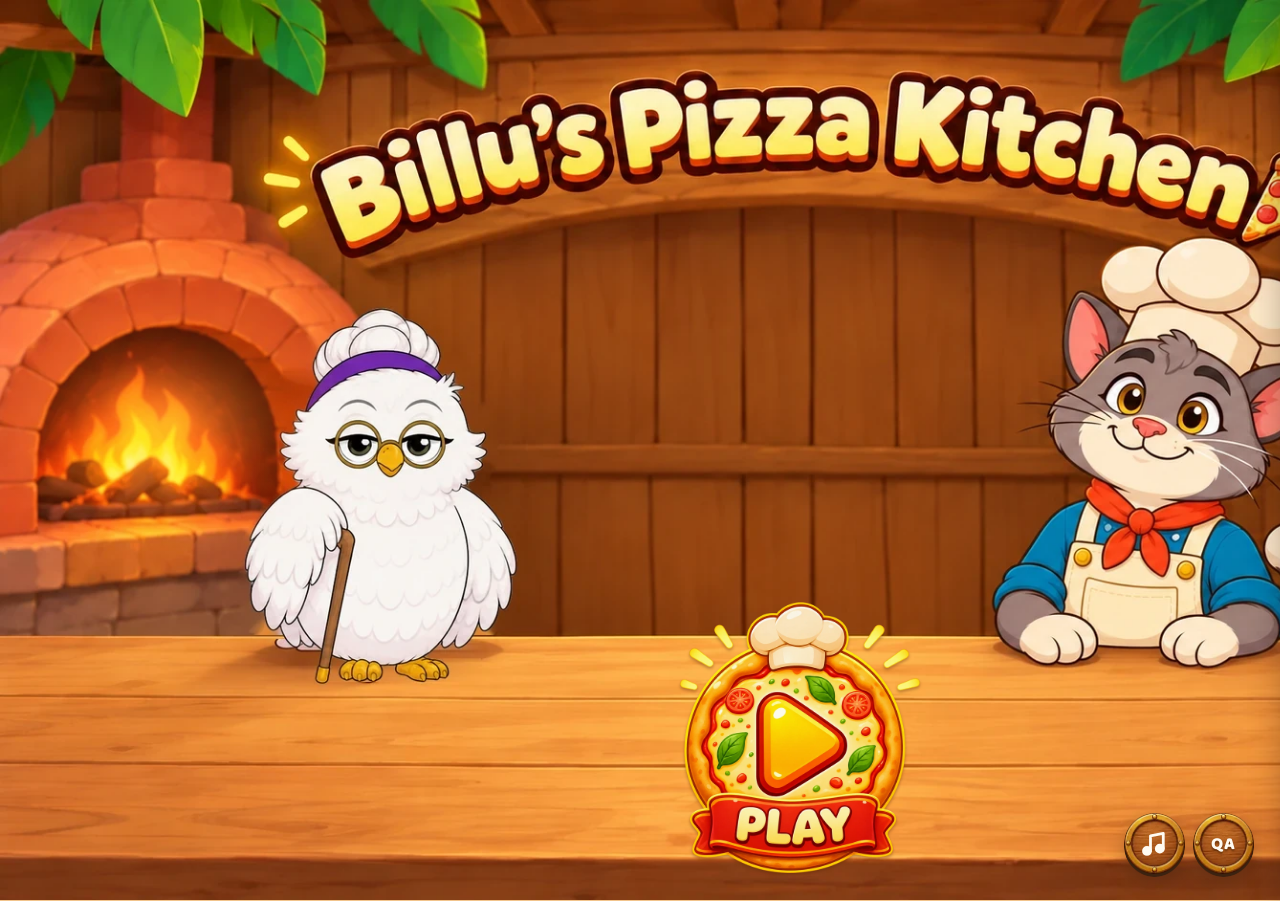
==== commit 757c968c: "new" ====
--- a/level2.html
+++ b/level2.html
@@ -21,6 +21,7 @@
 img{max-width:100%}
 [hidden]{display:none!important}
 </style>
+<link rel="stylesheet" href="assets/ui/tokens.css?v=ds9">
 </head>
 <body>
 <script>
@@ -68,11 +69,12 @@
   const iw=g(window,"innerWidth")||g(Window.prototype,"innerWidth"), ih=g(window,"innerHeight")||g(Window.prototype,"innerHeight");
   const realW=()=>iw.get.call(window), realH=()=>ih.get.call(window);
   let Z=1;
-  function fit(){ Z=Math.min(6,realW()/W0,realH()/H0); Z=Math.max(Z,.2); d.style.zoom=Z===1?"":String(Z);
+  function fit(){ const P=realW()<realH();   /* design pass: portrait is played upright (a stacked layout), laid out at least 430 wide; landscape as before */
+    Z=P ? (realW()<430 ? realW()/430 : realW()>900 ? realW()/900 : 1) : Math.min(6,realW()/W0,realH()/H0); Z=Math.max(Z,.2); d.style.zoom=Z===1?"":String(Z); d.classList.toggle("portrait",P);
     // viewport units follow the page's own (drawn) size: the CSS uses var(--vw) etc. in place of vw
     const w=realW()/Z/100, h=realH()/Z/100;
     d.style.setProperty("--vw",w+"px"); d.style.setProperty("--vh",h+"px"); d.style.setProperty("--vmin",Math.min(w,h)+"px"); d.style.setProperty("--vmax",Math.max(w,h)+"px");
-    media(); d.classList.toggle("turnme", realW()<realH()); const tm=document.getElementById("turnme"); if(tm) tm.style.zoom=String(1/Z); }
+    media(); d.classList.toggle("turnme", false); const tm=document.getElementById("turnme"); if(tm) tm.style.zoom=String(1/Z); }
   // width/height conditions in @media rules are judged on the page's own size too
   function media(){ for(const sh of document.styleSheets){ let rs; try{ rs=sh.cssRules; }catch(e){ continue; }
     for(const r of rs){ if(!(r instanceof CSSMediaRule)) continue; if(r._o===undefined) r._o=r.media.mediaText;
@@ -1631,21 +1633,22 @@
 const RULE_SAME_N="Same numerator? Compare the size of the parts. The smaller denominator means bigger parts.";
 
 const STEPS=[
+/* review 3: the matches rise in difficulty (fifths, sixths, ninths; then quarters and eighths, thirds and tenths, fifths and ninths) */
   {kind:"match",set:"A",label:"Match 1",a:{k:"tez",n:3,d:5},b:{k:"monty",n:1,d:5},win:"a",intro:"Match 1: Tez and Monty! Show how much each one ate.",
     quotes:[["tez","Slow and steady wins!"]]},
-  {kind:"match",set:"A",label:"Match 2",a:{k:"madhu",n:2,d:9},b:{k:"ant",n:7,d:9},win:"b",intro:"Match 2: Madhu and the ant!",quotes:[["ant","Small ant, big appetite!"]]},
-  {kind:"match",set:"A",label:"Match 3",a:{k:"bijli",n:5,d:6},b:{k:"badal",n:1,d:6},win:"a",intro:"Match 3: twin against twin!",
+  {kind:"match",set:"A",label:"Match 2",a:{k:"bijli",n:5,d:6},b:{k:"badal",n:1,d:6},win:"a",intro:"Match 2: twin against twin!",
     quotes:[["bijli","Sssorry, twin!"],["badal","Next time!"]]},
+  {kind:"match",set:"A",label:"Match 3",a:{k:"madhu",n:2,d:9},b:{k:"ant",n:7,d:9},win:"b",intro:"Match 3: Madhu and the ant!",quotes:[["ant","Small ant, big appetite!"]]},
   {kind:"intro",set:"B",label:"Set B",text:"Now the pizzas are cut into different numbers of parts. Watch the size of the slices!",rules:["n"]},
-  {kind:"match",set:"B",label:"Match 4",a:{k:"ant",n:1,d:3},b:{k:"madhu",n:1,d:10},win:"a",intro:"Match 4: the ant and Madhu!",quotes:[["ant","One big slice for me!"]]},
-  {kind:"match",set:"B",label:"Match 5",a:{k:"monty",n:2,d:9},b:{k:"tez",n:2,d:5},win:"b",intro:"Match 5: Monty and Tez!",quotes:[["tez","Slow… but steady!"]]},
-  {kind:"match",set:"B",label:"Match 6",a:{k:"squirrel",n:3,d:4},b:{k:"mouse",n:3,d:8},win:"a",intro:"Match 6: the squirrel and the mouse!",
+  {kind:"match",set:"B",label:"Match 4",a:{k:"squirrel",n:3,d:4},b:{k:"mouse",n:3,d:8},win:"a",intro:"Match 4: the squirrel and the mouse!",
     quotes:[["squirrel","Quick, quick, I win!"],["mouse","Squeak! Good match!"]]},
+  {kind:"match",set:"B",label:"Match 5",a:{k:"ant",n:1,d:3},b:{k:"madhu",n:1,d:10},win:"a",intro:"Match 5: the ant and Madhu!",quotes:[["ant","One big slice for me!"]]},
+  {kind:"match",set:"B",label:"Match 6",a:{k:"monty",n:2,d:9},b:{k:"tez",n:2,d:5},win:"b",intro:"Match 6: Monty and Tez!",quotes:[["tez","Slow… but steady!"]]},
   {kind:"intro",set:"C",label:"Set C",text:"Now just the fractions, no pizza! Use the rules to find who ate more.",rules:["d","n"]},
-  {kind:"cards",set:"C",label:"Round 7",shape:"round",a:{k:"monty",n:4,d:7},b:{k:"peacock",n:6,d:7},win:"b",intro:"Monty or the peacock: who ate more?",
+  {kind:"cards",set:"C",label:"Round 7",shape:"square",a:{k:"mouse",n:1,d:6},b:{k:"ant",n:1,d:4},win:"b",intro:"The mouse or the ant: who ate more?",
+    yes:"Yes! Same numerator, and fourths are bigger than sixths."},
+  {kind:"cards",set:"C",label:"Round 8",shape:"round",a:{k:"monty",n:4,d:7},b:{k:"peacock",n:6,d:7},win:"b",intro:"Monty or the peacock: who ate more?",
     yes:"Yes! Same denominator, and 6 is more than 4."},
-  {kind:"cards",set:"C",label:"Round 8",shape:"square",a:{k:"mouse",n:1,d:6},b:{k:"ant",n:1,d:4},win:"b",intro:"The mouse or the ant: who ate more?",
-    yes:"Yes! Same numerator, and fourths are bigger than sixths."},
   {kind:"cards",set:"C",label:"Round 9",shape:"round",a:{k:"hippo",n:5,d:9},b:{k:"jhumru",n:2,d:9},win:"a",intro:"The hippo or Jhumru: who ate more?",
     yes:"Yes! Same denominator, and 5 is more than 2."},
   {kind:"cards",set:"C",label:"Round 10",shape:"rect",a:{k:"madhu",n:3,d:10},b:{k:"squirrel",n:3,d:5},win:"b",intro:"Last one! Madhu or the squirrel: who ate more?",
@@ -3078,6 +3081,7 @@
   const say=(w,t,o)=>tutSay(w,t,Object.assign({extra:3500},o||{}));
   // 1. two whole pizzas, the same size
   stage(`<div class="l2row">${side("monty",l2Pizza(1,{}),"")}${side("ant",l2Pizza(1,{}),"")}</div>`);
+  await say("noori","Let’s practise on a plain cheese pizza."); if(!ok()) return;   // review 3: the story's pizzas had toppings; the lesson says why these are plain
   await say("noori","First, both pizzas are the same size. That’s important!"); if(!ok()) return;
   // 2. cut into 8 and 4; the slice each one ate glows
   stage(`<div class="l2row">${side("monty",l2Pizza(8,{lit:[0]}),l2Card(1,8),"l2a")}${side("ant",l2Pizza(4,{lit:[0]}),l2Card(1,4),"l2b")}</div>`);
@@ -3105,7 +3109,7 @@
   L.classList.add("tight"); stage(`<div class="l2row">${side("tez",l2Pizza(8,{lit:[0,1,2]}),l2Card(3,8))}${side("jhumru",l2Pizza(8,{lit:[0,1,2,3,4]}),l2Card(5,8))}</div>
     <div class="l2more">${l2Card(5,8)}<span>is more than</span>${l2Card(3,8)}</div>
     <div class="l2rules two">${ruleCard("n").replace(/ id="rule-\w+"/,"")}${ruleCard("d").replace(/ id="rule-\w+"/,"")}</div>`);
-  await Promise.all([say("noori","Same denominator? Then the parts are the same size. Just compare the numerators."),l2Eat(L,ok)]); if(!ok()) return;
+  await Promise.all([say("noori","Same denominator? Then the parts are the same size. Just compare the numerators. Five-eighths is more than three-eighths."),l2Eat(L,ok)]); if(!ok()) return;
   // 9. more contestants line up
   stage(`<div class="l2line">${["squirrel","peacock","madhu","hippo","mouse","bijli"].map((k,i)=>`<div class="l2ava" style="animation-delay:${i*.12}s"><img src="${A}${k}.webp" alt=""></div>`).join("")}</div>`);
   L.classList.remove("tight");
@@ -3189,9 +3193,9 @@
       {t:"Level 1.2 · Cut, top and serve", items:[["1.2:0","Frog 1/4",["frog"]],["1.2:1","Gorilla 4/5",["gorilla"]],["1.2:2","Mouse 1/6",["mouse"]],["1.2:3","Sloth 3/10",["sloth"]],["1.2:4","Hippo 11/12",["hippo"]]]}]},
     {lvl:"Level 2 · Big Eater Contest", page:"l2", groups:[
       {t:"Start", items:[["S","Story 2",["billu_idle"]],["T","Tutorial 2 · Who ate more?",["noori"]]]},
-      {t:"Set A · Same denominator", items:[["0","Match 1",vs("tez","monty")],["1","Match 2",vs("madhu","ant")],["2","Match 3",vs("bijli","badal")]]},
-      {t:"Set B · Same numerator", items:[["3","Set B intro",["noori"]],["4","Match 4",vs("ant","madhu")],["5","Match 5",vs("monty","tez")],["6","Match 6",vs("squirrel","mouse")]]},
-      {t:"Set C · Fractions only", items:[["7","Set C intro",["noori"]],["8","Round 7",vs("monty","peacock")],["9","Round 8",vs("mouse","ant")],["10","Round 9",vs("hippo","jhumru")],["11","Round 10",vs("madhu","squirrel")]]},
+      {t:"Set A · Same denominator", items:[["0","Match 1",vs("tez","monty")],["1","Match 2",vs("bijli","badal")],["2","Match 3",vs("madhu","ant")]]},
+      {t:"Set B · Same numerator", items:[["3","Set B intro",["noori"]],["4","Match 4",vs("squirrel","mouse")],["5","Match 5",vs("ant","madhu")],["6","Match 6",vs("monty","tez")]]},
+      {t:"Set C · Fractions only", items:[["7","Set C intro",["noori"]],["8","Round 7",vs("mouse","ant")],["9","Round 8",vs("monty","peacock")],["10","Round 9",vs("hippo","jhumru")],["11","Round 10",vs("madhu","squirrel")]]},
       {t:"Golden Trophy Final", items:[["12","Final · put in order",["trophy"]],["13","Champion",["trophy"]]]}]}];
   const pic=k=>`<img src="assets/web/${k}.webp" alt="" loading="lazy">`;
   const label=v=>{ for(const L of MAP) if(L.page===PAGE) for(const g of L.groups) for(const it of g.items) if(it[0]===v) return `${/^Level/.test(g.t)?"":L.lvl.split(" · ")[0]+" · "}${g.t} · ${it[1]}`; return (sel.selectedOptions[0]||{}).text||""; };
@@ -3210,7 +3214,7 @@
   pan.addEventListener("click",e=>{ if(e.target.closest(".x")){ open(false); return; }
     const c=e.target.closest(".chip3"); if(!c) return; open(false);
     if(c.dataset.p===PAGE) go(c.dataset.v);
-    else location.href=(PAGE==="l1"?"level2":"./")+"#qa="+encodeURIComponent(c.dataset.v); });
+    else location.href=(PAGE==="l1"?"level2.html":"./")+"#qa="+encodeURIComponent(c.dataset.v); });
   // arriving from the other page's QA panel: jump straight to the step
   const m=/^#qa=(.+)$/.exec(location.hash);
   if(m){ const v=decodeURIComponent(m[1]); history.replaceState(null,"",location.pathname); setTimeout(()=>go(v),300); }
@@ -3269,7 +3273,7 @@
   // the signs show only while a story or a tutorial is on screen
   setInterval(()=>{ const inStory=!st.hidden, inTut=!tu.hidden&&tu.classList.contains("open"), on=inStory||inTut;
     bar.classList.toggle("on",on); bar.classList.toggle("intut",!inStory&&inTut);
-    if(!on&&PAUSE.on&&!PAUSE.away) setPause(false); },200);
+    if(!on&&PAUSE.on&&!PAUSE.away&&!PAUSE.menu) setPause(false); },200);   // review 3: the gameplay pause menu keeps its pause
   // another tab or window: everything goes quiet and waits right there, and carries on on return
   const goAway=()=>{ if(!PAUSE.on){ PAUSE.away=true; setPause(true); } };
   document.addEventListener("gameaway",goAway);
@@ -3987,6 +3991,7 @@
    the box and the speaker's round photo are measured together and the whole thing is nudged to the centre */
 (()=>{ let q=0;
   const fix=()=>{ q=0; const W=innerWidth;
+    if(document.documentElement.classList.contains("portrait")) return;   // design pass: on phones the boxes span the screen (no nudging)
     document.querySelectorAll("#app>.card,.tut .talk,#ssub:not(.bub)").forEach(b=>{
       if(!b.getClientRects().length) return; const old=+b.dataset.cx||0;
       let L=Infinity,R=-Infinity; [b,b.querySelector(".guide,.who")].forEach(e=>{ if(!e||!e.getClientRects().length) return; const r=e.getBoundingClientRect(); L=Math.min(L,r.left); R=Math.max(R,r.right); });
@@ -4309,7 +4314,7 @@
 .dbx>.say,.dbx>p,.dbx .say{margin-left:calc(-1 * var(--dbxshift,0px))!important}
 </style>
 <script>
-(()=>{ const BOX=new Set(["noori","billu_idle","chintu_face","ant","mouse","squirrel","jhumru","sloth","madhu","parrot","hippo","giraffe","gorilla","bijli","bear","tez","badal","frog"]);
+(()=>{ const BOX=new Set(), BOX_ART=new Set(["noori","billu_idle","chintu_face","ant","mouse","squirrel","jhumru","sloth","madhu","parrot","hippo","giraffe","gorilla","bijli","bear","tez","badal","frog"]);
   const IM={}; BOX.forEach(n=>{ const i=new Image(); i.src="assets/ui/dbox/"+n+".webp"; IM[n]=i; });
   const L=560, R=260, SH=452;   // the box picture: left end (photo circle) and right end keep their shape, the even middle stretches
   const ALIAS={monty:"chintu_face",chintu_full:"chintu_face"};   // Monty is the monkey with the blue cap: the same box as Chintu
@@ -4733,5 +4738,253 @@
 html body #t2learn.tight .l2row{zoom:.8}
 html body #t2learn.tight .l2more{margin-top:clamp(2px,calc(.6*var(--vh)),8px)!important}
 </style>
+<!-- ===================================================================================================
+     REVIEW 3 (Level 2): maths visuals, gameplay feedback, layout and accessibility, as in Level 1
+     =================================================================================================== -->
+<style id="r3css">
+/* --- P0.4 the rule hint: the number being compared is highlighted (bigger, red, a gentle pulse), the other faded --- */
+html body .fr b.r3hi{color:#C8402E!important;display:inline-block;animation:r3num 1.6s ease-in-out infinite!important;text-shadow:0 0 .25em rgba(255,206,80,.9)!important}
+html body .fr b.r3lo{opacity:.3!important}
+@keyframes r3num{0%,100%{transform:scale(1.15)}50%{transform:scale(1.3)}}
+@keyframes r3fadeIn{from{opacity:0}to{opacity:1}}
+/* --- P1.8 / P1.10 a live counter under each plate, with its reset button --- */
+.r3cntw{display:flex;align-items:center;justify-content:center;gap:8px;margin-top:6px;position:relative;z-index:4}
+.r3cnt{font-family:var(--display);font-weight:800;font-size:clamp(16px,calc(2.7*var(--vh)),22px);color:#5A2E10;background:#FFF6E2;
+  border:3px solid #D9A55A;border-radius:999px;padding:.15em .75em;white-space:nowrap;transition:background .25s,border-color .25s,color .25s}
+.r3cnt b{font-size:1.15em}
+.r3cnt.full{background:#E3F5DB;border-color:#3F8A3C;color:#1F5E1F}
+.r3reset{width:max(48px,calc(48px / var(--z,1)));height:max(48px,calc(48px / var(--z,1)));border-radius:50%;border:3px solid #D9A55A;background:#FFF6E2;color:#5A2E10;
+  display:grid;place-items:center;cursor:pointer;padding:0;flex:0 0 auto}
+.r3reset svg{width:55%;height:55%}
+.r3reset[hidden],.r3cntw[hidden]{display:none!important}
+.side.win .r3cntw,.side.ok .r3cntw{display:none!important}
+.match .side .r3cntw{position:absolute;margin:0;flex-direction:column;gap:6px}   /* under the contestant's fraction card, beside the plate (out of the layout flow) */
+.match .side.a .r3cntw{left:0}
+.match .side.b .r3cntw{right:0}
+/* --- P1.9 CHECK only when it can be used; it pulses when both plates are right. NEXT waits for the win animation --- */
+html body #done[hidden]{display:none!important}
+html body #done.r3pulse{animation:r3pulse 1.1s ease-in-out infinite}
+@keyframes r3pulse{0%,100%{transform:scale(1)}50%{transform:scale(1.09);filter:brightness(1.1) drop-shadow(0 0 12px rgba(120,220,90,.9))}}
+/* --- P1.18 safe margins (24 screen px) --- */
+html body #done{bottom:max(24px,calc(24px / var(--z,1)))!important;min-height:max(48px,calc(48px / var(--z,1)))}
+html body .trail{left:max(24px,calc(24px / var(--z,1)))!important}
+/* --- P1.7 a wrong plate stays on screen with a soft red outline and a little shake --- */
+.side.r3wrong .plate{border-radius:50%;box-shadow:0 0 0 6px rgba(229,57,53,.85),0 0 22px rgba(229,57,53,.55);animation:r3shake .5s ease-in-out 2}
+@keyframes r3shake{25%{translate:-6px 0}75%{translate:6px 0}}
+html body .fr b.r3glow{color:#C8402E!important;text-shadow:0 0 .3em rgba(255,200,60,1),0 0 .6em rgba(255,200,60,.8)!important;animation:r3num 1.4s ease-in-out infinite!important;display:inline-block}
+/* --- P1.11 the Final: the picked card is clearly selected (raised, a thick green ring, a check badge); the others dim --- */
+html body .fl2 .fin.sel{transform:translateY(-10px)!important;box-shadow:0 0 0 6px #2E8B3A,0 0 0 9px #FFFFFF,0 12px 22px rgba(46,139,58,.45)!important;position:relative}
+html body .fl2 .fin.sel::after{content:"✓";position:absolute;right:-12px;top:-12px;width:34px;height:34px;border-radius:50%;background:#2E8B3A;color:#FFFFFF;
+  font:900 22px/1 system-ui,sans-serif;display:grid;place-items:center;box-shadow:0 0 0 3px #FFFFFF,0 3px 6px rgba(0,0,0,.3);z-index:5}
+html body .fl2:has(.fin.sel) .home5 .fin:not(.sel){opacity:.55;filter:saturate(.6)}
+/* --- P1.13 only the star just earned pops --- */
+html body .trail .tok.qs.got{animation:none}
+html body .trail .tok.qs.got.r3pop{animation:r3star .8s cubic-bezier(.3,1.6,.5,1) both}
+@keyframes r3star{0%{transform:scale(.4)}45%{transform:scale(1.7) rotate(18deg)}100%{transform:scale(1)}}
+/* --- P3.27 pause button and menu during play --- */
+#r3pause{position:fixed;left:max(24px,calc(24px / var(--z,1)));top:max(24px,calc(24px / var(--z,1)));z-index:460;width:max(56px,calc(52px / var(--z,1)));height:max(56px,calc(52px / var(--z,1)));
+  border:0;padding:0;border-radius:50%;cursor:pointer;background:url("assets/ui/round_wood.webp?v=5ef7504d") center/100% 100% no-repeat;color:#FFF3D6;
+  display:grid;place-items:center;filter:drop-shadow(0 4px 5px rgba(50,25,0,.4));pointer-events:auto}
+#r3pause svg{width:44%;height:44%}
+#r3pause[hidden]{display:none!important}
+#r3menu{position:fixed;inset:0;z-index:99995;display:grid;place-items:center;background:rgba(30,16,6,.55)}
+#r3menu[hidden]{display:none!important}
+#r3menu .box{background:#FFF6E2;border:5px solid #8A5A2E;border-radius:28px;padding:26px 30px;display:grid;gap:14px;min-width:min(340px,86vw);box-shadow:0 14px 0 rgba(60,30,10,.35)}
+#r3menu h2{margin:0 0 4px;text-align:center;font-family:var(--display);font-weight:800;font-size:30px;color:#5A2E10}
+#r3menu button{min-height:56px;border-radius:999px;border:0;cursor:pointer;font-family:var(--display);font-weight:800;font-size:21px;letter-spacing:.03em;
+  background:linear-gradient(180deg,#FFB75C,#F07F12);color:#2A1405;box-shadow:0 5px 0 #A9540A}
+#r3menu button.alt{background:linear-gradient(180deg,#FFFFFF,#F1E4CC);box-shadow:0 5px 0 #C9AE84}
+/* --- P3.23 focus ring --- */
+html body button:focus-visible,html body [role="button"]:focus-visible,html body select:focus-visible,html body a:focus-visible,html body [tabindex]:not([tabindex="-1"]):focus-visible{
+  outline:3px solid #1A3FAA!important;outline-offset:3px!important;box-shadow:0 0 0 6px rgba(255,255,255,.85)!important}
+html body .pie:focus-visible{border-radius:50%}
+/* --- P3.26 tap targets at least 48 x 48 screen px --- */
+html body #bgmBtn,html body .top>.qa,html body button.qa{width:max(48px,calc(48px / var(--z,1)))!important;height:max(48px,calc(48px / var(--z,1)))!important;scale:1!important}
+html body #bgmBtn svg{width:46%;height:46%}
+html body .pctl button{height:max(var(--pch,60px),calc(48px / var(--z,1)))!important;min-width:calc(48px / var(--z,1))}
+
+html body .stack{min-height:max(48px,calc(48px / var(--z,1)));min-width:max(48px,calc(48px / var(--z,1)))}
+.r3sr{position:absolute!important;width:1px;height:1px;overflow:hidden;clip:rect(0 0 0 0);white-space:nowrap}
+/* --- P3.28 reduced motion --- */
+@media (prefers-reduced-motion: reduce){
+  html body *,html body *::before,html body *::after{animation-name:r3fadeIn!important;animation-duration:.3s!important;animation-iteration-count:1!important;animation-delay:0s!important;
+    transition-property:opacity!important;transition-duration:.25s!important;scroll-behavior:auto!important}
+  .side.r3wrong .plate{animation:none!important}
+}
+</style>
+<div id="r3live" class="r3sr" role="status" aria-live="polite"></div>
+<button id="r3pause" type="button" aria-label="Pause" hidden><svg viewBox="0 0 24 24" fill="currentColor"><rect x="5" y="4" width="5" height="16" rx="1.5"/><rect x="14" y="4" width="5" height="16" rx="1.5"/></svg></button>
+<div id="r3menu" role="dialog" aria-modal="true" aria-labelledby="r3mt" hidden>
+  <div class="box"><h2 id="r3mt">Paused</h2>
+    <button type="button" id="r3resume">Resume</button>
+    <button type="button" id="r3restart" class="alt">Restart match</button>
+    <button type="button" id="r3levels" class="alt">Back to levels</button>
+    <button type="button" id="r3music" class="alt" aria-pressed="true">Music: on</button>
+  </div>
+</div>
+<script>
+(()=>{ "use strict";
+const RM=matchMedia("(prefers-reduced-motion: reduce)"), rm=()=>RM.matches, root=document.documentElement;
+const setZ=()=>root.style.setProperty("--z",String(window.FITZ?FITZ():1)); setZ(); addEventListener("resize",setZ);
+const liveEl=document.getElementById("r3live");
+const announce=t=>{ liveEl.textContent=""; setTimeout(()=>{ liveEl.textContent=String(t).replace(/(\d+)\/(\d+)/g,"$1 out of $2").replace(/[“”]/g,""); },40); };
+const poss=k=>who(k)+"’s", sl=x=>x===1?"slice":"slices";
+const isGame=()=>$("story").hidden&&$("tut").hidden&&$("start").hidden&&$("end").hidden;
+const cur=()=>STEPS[S.i];
+
+/* ===== P1.8 / P1.10 / P3.22 the plates: a counter and a reset under each, the plate itself is a button (Enter takes a slice off) ===== */
+function placeCounters(){ ["a","b"].forEach(sd=>{ const w=$("r3cntw-"+sd), side=$("side-"+sd), wh=side&&side.querySelector(".who"); if(!w||!wh) return;
+    const sr=side.getBoundingClientRect(), r=wh.getBoundingClientRect(); w.style.top=(r.bottom-sr.top+10).toFixed(1)+"px";
+    const card=wh.querySelector(".info")||wh; const cr=card.getBoundingClientRect();
+    if(sd==="a") w.style.left=Math.max(0,cr.left+cr.width/2-sr.left-w.offsetWidth/2).toFixed(1)+"px"; else w.style.right=Math.max(0,sr.right-(cr.left+cr.width/2)-w.offsetWidth/2).toFixed(1)+"px"; }); }
+addEventListener("resize",()=>setTimeout(placeCounters,60));
+function paintPlates(st){ if(!st||!st.a) return; requestAnimationFrame(placeCounters);
+  ["a","b"].forEach(sd=>{ const o=st[sd], c=$("r3cnt-"+sd), w=$("r3cntw-"+sd), rs=$("r3reset-"+sd), pie=$("pie-"+sd); const x=S.cnt[sd]||0;
+    if(w){ w.hidden=S.phase!=="build"; c.innerHTML=`Slices: <b>${x}</b> of ${o.n}`; c.classList.toggle("full",x===o.n); rs.hidden=!(x>0&&!(S.locked&&S.locked[sd])); }
+    if(pie){ pie.setAttribute("role","button"); pie.setAttribute("tabindex",S.phase==="build"&&x>0&&!(S.locked&&S.locked[sd])?"0":"-1");
+      pie.setAttribute("aria-label",`${Who(o.k)}’s plate: ${x} ${sl(x)} of 1/${o.d}. Press to take one off.`); } });
+  const b=$("done"); if(S.phase==="build"&&/CHECK/.test(b.textContent)){ const any=S.cnt.a>0&&S.cnt.b>0; b.hidden=!any; b.classList.toggle("r3pulse",any&&S.cnt.a===st.a.n&&S.cnt.b===st.b.n); }
+  else b.classList.remove("r3pulse"); }
+let taught=false, firstHint=false;
+{ const sm0=window.showMatch; window.showMatch=function(st,...a){ const r=sm0.call(this,st,...a);
+    ["a","b"].forEach(sd=>{ const side=$("side-"+sd); if(!side) return;
+      side.insertAdjacentHTML("beforeend",`<div class="r3cntw" id="r3cntw-${sd}"><div class="r3cnt" id="r3cnt-${sd}">Slices: <b>0</b> of ${st[sd].n}</div>
+        <button class="r3reset" id="r3reset-${sd}" type="button" aria-label="Take all the slices off ${poss(st[sd].k)} plate" hidden><svg viewBox="0 0 24 24" fill="none" stroke="currentColor" stroke-width="2.8" stroke-linecap="round" stroke-linejoin="round"><path d="M4 12a8 8 0 1 0 2.6-5.9"/><path d="M4 4v5h5"/></svg></button></div>`);
+      $("r3reset-"+sd).addEventListener("click",e=>{ e.stopPropagation(); if(S.phase!=="build"||(S.locked&&S.locked[sd])) return; S.cnt[sd]=0; drawPie(st,sd,false); Sound.pop(); afterChange(st); announce(`${Who(st[sd].k)}’s plate is empty.`); });
+      $("pie-"+sd).addEventListener("keydown",e=>{ if(e.key!=="Enter"&&e.key!==" ") return; e.preventDefault(); removeSlice(st,sd); }); });
+    paintPlates(st);
+    // P1.12 the first match: the hand shows a stack ("Tap a stack to add a slice.") until the first slice is on a plate
+    if(S.i===0&&!firstHint&&!st.guided){ firstHint=true; const g=S.gen;
+      (function w(){ if(!live(g)) return; if(VOICE.busy()||PAUSE.on){ setTimeout(w,150); return; }
+        if(S.cnt.a+S.cnt.b>0) return; say("Tap a stack to add a slice.","","noori");
+        const t=setInterval(()=>{ if(!live(g)||S.phase!=="build"||S.cnt.a+S.cnt.b>0){ clearInterval(t); if(!LOCK){ const h=$("phand"); if(h) h.remove(); } return; } if(!PAUSE.on) pointAt($("stack-a")); },250); })(); }
+    return r; }; }
+{ const a0=window.addSlice; window.addSlice=function(st,sd,...a){ const x0=S.cnt[sd]; const r=a0.call(this,st,sd,...a);
+    if(S.cnt[sd]>x0){ announce(`${Who(st[sd].k)}’s plate: ${S.cnt[sd]} ${sl(S.cnt[sd])}.`);
+      if(!taught&&!st.guided){ taught=true; say("Tap a slice on a plate to take it off.","","noori"); } }
+    paintPlates(st); return r; }; }
+{ const r0=window.removeSlice; window.removeSlice=function(st,sd,...a){ const x0=S.cnt[sd]; const r=r0.call(this,st,sd,...a);
+    if(S.cnt[sd]<x0) announce(`${Who(st[sd].k)}’s plate: ${S.cnt[sd]} ${sl(S.cnt[sd])}.`); paintPlates(st); return r; }; }
+{ const c0=window.afterChange; window.afterChange=function(st,...a){ const r=c0.call(this,st,...a); paintPlates(st); return r; }; }
+
+/* ===== P1.7 a wrong plate stays, outlined, with exactly what was wrong; it clears after 2.5 s or a tap.
+   Two wrong tries: the numerator glows and the hand shows how many slices to add ===== */
+{ const cp0=window.checkPlates; window.checkPlates=async function(st){
+    if(S.phase!=="build") return; const okA=S.cnt.a===st.a.n, okB=S.cnt.b===st.b.n;
+    if(okA&&okB){ ["a","b"].forEach(sd=>{ const w=$("r3cntw-"+sd); if(w) w.hidden=true; }); $("done").classList.remove("r3pulse"); return cp0.call(this,st); }
+    const g=S.gen; S.tries++; Sound.bad(); guideMood("hmm"); S.phase="checking";
+    const wrong=["a","b"].filter(x=>S.cnt[x]!==st[x].n);
+    const line=wrong.map(x=>`You put ${S.cnt[x]} ${sl(S.cnt[x])} on ${poss(st[x].k)} plate. ${Who(st[x].k)} ate ${st[x].n}/${st[x].d}.`).join("  ");
+    say(line,"bad","noori"); announce(line.replace(/\s{2,}/g," "));
+    wrong.forEach(x=>{ $("side-"+x).classList.add("r3wrong"); bump($("num-"+x),"blink",2600); });
+    $("done").hidden=true; $("done").classList.remove("r3pulse");
+    await new Promise(res=>{ let t=0; const fin=()=>{ clearTimeout(t); removeEventListener("pointerdown",fin,true); removeEventListener("keydown",fin,true); res(); };
+      t=setTimeout(fin,2500); setTimeout(()=>{ addEventListener("pointerdown",fin,true); addEventListener("keydown",fin,true); },250); });
+    if(!live(g)) return;
+    wrong.forEach(x=>{ $("side-"+x).classList.remove("r3wrong"); S.cnt[x]=0; drawPie(st,x,false); });
+    // a plate that is already right is locked (a tick on it, its stack closed)
+    ["a","b"].filter(x=>!wrong.includes(x)).forEach(x=>{ if(!S.locked) S.locked={a:false,b:false}; if(S.locked[x]) return; S.locked[x]=true;
+      const sd=$("side-"+x); if(sd) sd.classList.add("locked"); const sk=$("stack-"+x); if(sk) sk.classList.add("off");
+      const pl=sd&&sd.querySelector(".plate"); if(pl&&!pl.querySelector(".lockok")) pl.insertAdjacentHTML("beforeend",`<span class="lockok">${CHECK}</span>`); if(window.KSFX) KSFX.play("star",{vol:.35}); });
+    S.phase="build"; S.keepMsg=true; afterChange(st); S.keepMsg=false;
+    if(S.tries>=2){ const bad=wrong[0], o=st[bad];
+      wrong.forEach(x=>{ const n=$("num-"+x); if(n) n.classList.add("r3glow"); });
+      say(`Look at the top number. Follow the hand: put ${o.n} ${sl(o.n)} on ${poss(o.k)} plate.`,"","noori");
+      guide(()=>{ if(!live(g)||S.phase!=="build") return null;
+        for(const sd of [bad, bad==="a"?"b":"a"]){ if(S.cnt[sd]<st[sd].n) return $("stack-"+sd); if(S.cnt[sd]>st[sd].n) return $("pie-"+sd); }
+        return $("done"); }); }
+    else say(st.intro,"","billu");
+  }; }
+
+/* ===== P0.4 the rule hint lights the number being compared and fades the other ===== */
+function hiRule(st){ const r=activeRule(st); ["a","b"].forEach(x=>{ const side=$("side-"+x); if(!side) return; const b=side.querySelectorAll(".who .fr b, .eat .fr b");
+    if(b.length<2) return; const hi=b[r==="n"?1:0], lo=b[r==="n"?0:1]; hi.classList.add("r3hi"); lo.classList.add("r3lo"); }); }
+const clearHi=()=>document.querySelectorAll(".r3hi,.r3lo").forEach(e=>e.classList.remove("r3hi","r3lo"));
+
+/* ===== P1.13 praise in a few words, said and written; NEXT only once the win animation is over; the earned star pops ===== */
+const PRAISE=["Perfect! {W} ate more: {f} is more than {g}.","Great comparing! {W} wins with {f}.","Yes! {f} is more than {g}, so {W} wins!"];
+const MATCHES=()=>STEPS.map((s,i)=>i).filter(i=>STEPS[i].kind==="match");
+function holdNext(ms){ const b=$("done"); b.hidden=true; const g=S.gen; setTimeout(()=>{ if(live(g)&&/NEXT/.test(b.textContent)) b.hidden=false; },ms); }
+{ const pw0=window.pickWinner; window.pickWinner=async function(st,sd){ const ok=S.phase==="winner"&&sd===st.win, i=S.i;
+    if(S.phase==="winner"&&sd!==st.win&&(S.wTries||0)===0){ const r=await pw0.apply(this,arguments); hiRule(st); return r; }
+    if(ok) S.r3pop=SCORED.indexOf(i);
+    const r=await pw0.apply(this,arguments);
+    if(ok){ clearHi(); holdNext(1700);
+      if(st.kind==="match"){ const w=st[st.win], l=st[st.win==="a"?"b":"a"], k=MATCHES().indexOf(i);
+        const line=PRAISE[(k<0?0:k)%3].replace("{W}",Who(w.k)).replace("{f}",`${w.n}/${w.d}`).replace("{g}",`${l.n}/${l.d}`);
+        const quotes=(st.quotes||[]).map(([k2,q])=>`${NAMES[k2]}: “${q}”`).join("  ");
+        const nb=$("done"); nb._auto=(nb._auto||0)+1;   // NEXT moves on by itself only after the praise and the quotes
+        say(line,"good","noori"); announce(line); const g=S.gen;
+        if(quotes) setTimeout(function q(){ if(!live(g)) return; if(VOICE.busy()||PAUSE.on){ setTimeout(q,150); return; } say(quotes,"good","billu"); autoClick(nb,quotes,1000); },1200);
+        else autoClick(nb,line,1000); } }
+    return r; }; }
+{ const pc0=window.pickCard; window.pickCard=function(st,sd){ const ok=S.phase==="winner"&&sd===st.win, first=S.phase==="winner"&&sd!==st.win&&(S.wTries||0)===0;
+    if(ok) S.r3pop=SCORED.indexOf(S.i);
+    const r=pc0.apply(this,arguments); if(first) hiRule(st); if(ok){ clearHi(); holdNext(1700); announce(S.sayPlain); } return r; }; }
+{ const rt0=window.renderTop; window.renderTop=function(...a){ const r=rt0.apply(this,a); const t=$("trail");
+    if(t){ t.setAttribute("aria-hidden","false"); t.setAttribute("role","img"); t.setAttribute("aria-label",`Stars: ${SCORED.filter(i=>S.done[i]).length} of ${SCORED.length}`);
+      if(S.r3pop!=null&&S.r3pop>=0){ const s=t.querySelectorAll(".tok")[S.r3pop]; if(s&&s.classList.contains("got")){ s.classList.add("r3pop"); const k=S.r3pop; setTimeout(()=>{ if(S.r3pop===k) S.r3pop=null; },900); } } }
+    return r; }; }
+{ const go0=window.go; window.go=function(...a){ S.r3pop=null; clearHi(); return go0.apply(this,a); }; }
+
+/* ===== P3.22 the Final works from the keyboard: Enter picks a card, Enter on a place puts it there ===== */
+{ const sf0=window.showFinal; window.showFinal=function(...a){ const r=sf0.apply(this,a);
+    document.querySelectorAll(".fl2 .slot").forEach((s,i)=>{ s.setAttribute("role","button"); s.setAttribute("tabindex","0"); s.setAttribute("aria-label",`Place ${i+1} of 5`+(i===0?", smallest":i===4?", greatest":""));
+      s.addEventListener("keydown",e=>{ if((e.key==="Enter"||e.key===" ")&&e.target===s){ e.preventDefault(); if(S.phase==="order"&&S.sel){ const c=S.sel; putIn(c,s); announce(`${c.getAttribute("aria-label")} is in place ${i+1}.`); } } }); });
+    document.querySelectorAll(".fl2 .fin").forEach(c=>c.addEventListener("keydown",e=>{ if(e.key!=="Enter"&&e.key!==" "||S.phase!=="order"||c.classList.contains("lock")) return; e.preventDefault();
+      if(c.parentNode.classList.contains("slot")){ putIn(c,null); announce("Card sent back."); return; }
+      document.querySelectorAll(".fl2 .fin.sel").forEach(x=>x.classList.remove("sel")); c.classList.add("sel"); S.sel=c; Sound.pick(); announce(`${c.getAttribute("aria-label")} picked. Now choose a place.`); }));
+    return r; }; }
+
+/* ===== P3.27 pause during play: Resume, Restart match, Back to levels, Music on/off ===== */
+const pb=$("r3pause"), menu=$("r3menu"), mus=$("r3music"); let lastFocus=null;
+document.querySelector("header.top").prepend(pb);
+const musicOn=()=>{ const b=$("bgmBtn"); return !(b&&b.classList.contains("off")); };
+const paintMusic=()=>{ const on=musicOn(); mus.textContent="Music: "+(on?"on":"off"); mus.setAttribute("aria-pressed",on?"true":"false"); };
+function openMenu(){ lastFocus=document.activeElement; paintMusic(); menu.hidden=false; PAUSE.menu=true; if(PAUSE.set) PAUSE.set(true); else PAUSE.on=true; $("app").inert=true; $("r3resume").focus(); }
+function closeMenu(){ menu.hidden=true; PAUSE.menu=false; $("app").inert=false; if(PAUSE.set) PAUSE.set(false); else PAUSE.on=false; const f=lastFocus&&lastFocus.isConnected?lastFocus:pb; if(f.focus) f.focus(); }
+pb.addEventListener("click",e=>{ e.stopPropagation(); openMenu(); });
+$("r3resume").addEventListener("click",closeMenu);
+$("r3restart").addEventListener("click",()=>{ closeMenu(); stopGuide(); S.done[S.i]=S.done[S.i]; go(S.i); });
+$("r3levels").addEventListener("click",()=>{ closeMenu(); stopGuide(); try{ VOICE.stop&&VOICE.stop(); }catch(e){} $("home").click(); });
+mus.addEventListener("click",()=>{ if(typeof BGM!=="undefined") BGM.toggle(); paintMusic(); });
+menu.addEventListener("keydown",e=>{ if(e.key==="Escape"){ e.preventDefault(); closeMenu(); return; }
+  if(e.key==="Tab"){ const f=[...menu.querySelectorAll("button")], i=f.indexOf(document.activeElement);
+    if(e.shiftKey&&i<=0){ e.preventDefault(); f[f.length-1].focus(); } else if(!e.shiftKey&&i===f.length-1){ e.preventDefault(); f[0].focus(); } } });
+
+/* ===== P3.24 / P3.25 hidden controls cannot be reached; every picture has alt text ===== */
+const STORY_ALT=[[/l2_scene1/,"Evening at Billu’s Pizza Kitchen: a Big Eater Contest banner and the golden trophy"],[/l2_scene2/,"Monty and the ant start eating the same size pizzas, one cut into 8 slices and one into 4"],
+  [/l2_scene3/,"The scoreboard: Monty 1/8, the ant 1/4"],[/l2_scene4/,"The ant points at the plates while Noori stands by the scoreboard"]];
+function seen(el){ if(!el.isConnected||el.closest("[hidden],[inert]")) return false; if(!el.getClientRects().length) return false;
+  for(let e=el;e&&e!==document.body;e=e.parentElement){ const c=getComputedStyle(e); if(c.display==="none"||c.visibility==="hidden"||+c.opacity<.05||(c.pointerEvents==="none"&&e===el)) return false; }
+  return true; }
+function sweep(){
+  pb.hidden=!(isGame()&&!!S.phase); if(!menu.hidden&&!isGame()) closeMenu();
+  document.querySelectorAll("button,select,[role='button'],a[href]").forEach(el=>{ if(el.closest("#r3menu")||el.classList.contains("pie")) return;
+    if(!seen(el)){ if(!el.hasAttribute("data-r3t")){ el.setAttribute("data-r3t",el.getAttribute("tabindex")??""); el.setAttribute("tabindex","-1"); el.setAttribute("aria-hidden","true"); } }
+    else if(el.hasAttribute("data-r3t")){ const t=el.getAttribute("data-r3t"); t===""?el.removeAttribute("tabindex"):el.setAttribute("tabindex",t); el.removeAttribute("data-r3t"); el.removeAttribute("aria-hidden"); } });
+  const bar=$("pctl"); if(bar){ const on=bar.classList.contains("on"); bar.inert=!on; on?bar.removeAttribute("aria-hidden"):bar.setAttribute("aria-hidden","true"); }
+  document.querySelectorAll("img").forEach(im=>{ const src=im.getAttribute("src")||""; if(!im.hasAttribute("alt")||(im.getAttribute("alt")===""&&/l2_scene/.test(src))){
+      const hit=STORY_ALT.find(([re])=>re.test(src)); im.setAttribute("alt",hit?hit[1]:""); } });
+}
+setInterval(sweep,400); sweep();
+
+/* ===== P3.28 reduced motion: moving animations become fades; no confetti (a soft glow instead) ===== */
+{ const A0=Element.prototype.animate;
+  Element.prototype.animate=function(kf,opt){ if(!rm()||!Array.isArray(kf)||!kf.length) return A0.call(this,kf,opt);
+    const last=kf[kf.length-1], keep=["transform","translate","scale","rotate","left","top"];
+    const k2=kf.map(f=>{ const g={...f}; keep.forEach(p=>{ if(p in last) g[p]=last[p]; else delete g[p]; }); delete g.filter; return g; });
+    const o2=typeof opt==="number"?{duration:Math.min(opt,300)}:{...opt,duration:Math.min(+(opt&&opt.duration)||300,300),iterations:1,delay:0};
+    return A0.call(this,k2,o2); }; }
+{ const c0=window.confetti; const soft=function(){ if(!rm()) return c0.apply(this,arguments);
+    const g=document.createElement("div"); g.style.cssText="position:fixed;inset:0;z-index:99990;pointer-events:none;background:radial-gradient(circle,rgba(255,220,120,.35),rgba(255,220,120,0) 70%);opacity:0;transition:opacity .4s";
+    document.body.appendChild(g); requestAnimationFrame(()=>{ g.style.opacity=1; }); setTimeout(()=>{ g.style.opacity=0; setTimeout(()=>g.remove(),450); },700); };
+  soft.busy=()=>rm()?false:(c0.busy?c0.busy():false); soft.hurry=(...a)=>c0.hurry&&c0.hurry(...a); window.confetti=soft; }
+})();
+</script>
+
+<link rel="stylesheet" href="assets/ui/design.css?v=ds9">
+<script src="assets/ui/design.js?v=ds9"></script>
+<script src="assets/ui/focus.js?v=ds9"></script>
 </body>
 </html>
--- a/assets/ui/tokens.css
+++ b/assets/ui/tokens.css
@@ -0,0 +1,94 @@
+/* =====================================================================================
+   BILLU'S PIZZA KITCHEN — DESIGN TOKENS
+   The one place for colour, type, spacing, radii, shadows and motion. Every component
+   style in assets/ui/design.css reads these; change a value here and it changes everywhere.
+   ===================================================================================== */
+:root{
+  /* ---------- colour: raw palette ---------- */
+  --c-wood-900:#3B2210;   /* darkest wood: outlines, text on light */
+  --c-wood-800:#5A3418;
+  --c-wood-700:#7A4A22;   /* primary wooden surface */
+  --c-wood-500:#A8723F;
+  --c-wood-300:#D9B48A;
+  --c-tomato-700:#A8321F;
+  --c-tomato-500:#D94A2E; /* action / accent */
+  --c-tomato-300:#F08A6A;
+  --c-basil-800:#245F23;
+  --c-basil-600:#3B8C34;  /* success: CHECK, NEXT, SERVE */
+  --c-basil-400:#6DB85A;
+  --c-basil-100:#E3F4DA;
+  --c-cheese-600:#E0A21A;
+  --c-cheese-400:#FFC83D; /* highlight / selected */
+  --c-cheese-200:#FFE7A3;
+  --c-cream-50:#FFFBF1;
+  --c-cream-100:#FFF4DC;  /* cards */
+  --c-cream-200:#F7E6C4;
+  --c-ink-900:#3A2210;    /* text: 13.6:1 on cream-100 */
+  --c-ink-700:#5C3A1E;    /* secondary text: 9.2:1 on cream-100 */
+  --c-coral-600:#D9634F;  /* the one error colour: soft coral, "try again" */
+  --c-coral-400:#F28C78;
+  --c-coral-100:#FDE3DC;
+  --c-white:#FFFFFF;
+
+  /* ---------- colour: roles ---------- */
+  --surface-wood:var(--c-wood-700);
+  --surface-wood-dark:var(--c-wood-900);
+  --surface-card:var(--c-cream-100);
+  --surface-card-2:var(--c-cream-50);
+  --outline:var(--c-wood-900);
+  --text:var(--c-ink-900);
+  --text-soft:var(--c-ink-700);
+  --text-on-wood:var(--c-cream-50);
+  --accent:var(--c-tomato-500);
+  --accent-dark:var(--c-tomato-700);
+  --success:var(--c-basil-600);
+  --success-dark:var(--c-basil-800);
+  --success-soft:var(--c-basil-100);
+  --highlight:var(--c-cheese-400);
+  --highlight-dark:var(--c-cheese-600);
+  --highlight-soft:var(--c-cheese-200);
+  --error:var(--c-coral-600);
+  --error-soft:var(--c-coral-100);
+  --error-glow:var(--c-coral-400);
+  --focus:#1A3FAA;          /* focus ring: strong blue, clear on wood and on cream */
+
+  /* ---------- type ---------- */
+  --font-display:"Baloo 2","Nunito",system-ui,sans-serif;   /* headings, numbers, buttons */
+  --font-body:"Nunito","Baloo 2",system-ui,sans-serif;      /* body and speech */
+  --fs-1:16px; --fs-2:20px; --fs-3:24px; --fs-4:32px; --fs-5:48px;   /* the only five sizes */
+  --fs-speech:var(--fs-3);   /* speech banner: 24 on desktop (≥22), 20 on phones (≥18) */
+  --lh-tight:1.15; --lh-body:1.3;
+  --fw-body:700; --fw-display:800;
+
+  /* ---------- spacing: 8 px grid ---------- */
+  --sp-1:8px; --sp-2:16px; --sp-3:24px; --sp-4:32px; --sp-5:40px; --sp-6:48px;
+  --safe-top:max(var(--sp-3),env(safe-area-inset-top));
+  --safe-bottom:max(var(--sp-3),env(safe-area-inset-bottom));
+  --safe-left:max(var(--sp-3),env(safe-area-inset-left));
+  --safe-right:max(var(--sp-3),env(safe-area-inset-right));
+
+  /* ---------- radii ---------- */
+  --r-sm:12px; --r-card:20px; --r-pill:999px;
+
+  /* ---------- shadows (wood-tinted) ---------- */
+  --sh-1:0 2px 4px rgba(59,34,16,.18);
+  --sh-2:0 4px 10px rgba(59,34,16,.22);
+  --sh-3:0 10px 24px rgba(59,34,16,.28);
+  --sh-press:0 1px 2px rgba(59,34,16,.25);
+  --sh-btn:0 4px 0 var(--success-dark),0 6px 12px rgba(59,34,16,.25);       /* the plank's "thickness" */
+  --sh-btn-press:0 1px 0 var(--success-dark),0 2px 4px rgba(59,34,16,.25);
+  --glow-select:0 0 0 4px var(--highlight),0 0 18px rgba(255,200,61,.75);
+  --glow-error:0 0 0 4px var(--error-glow),0 0 20px rgba(242,140,120,.7);
+
+  /* ---------- sizes ---------- */
+  --tap:48px;              /* minimum target */
+  --icon-btn:56px;         /* round wooden buttons */
+  --btn-h:64px;            /* primary plank */
+
+  /* ---------- motion: one curve, three durations ---------- */
+  --ease:cubic-bezier(.3,.7,.3,1);
+  --t-fast:150ms; --t-med:250ms; --t-slow:400ms;
+}
+/* phones: smaller speech text (still ≥ 18 px on screen) */
+@media (max-width:600px){ :root{ --fs-speech:var(--fs-2); } }
+@media (prefers-reduced-motion: reduce){ :root{ --t-fast:1ms; --t-med:1ms; --t-slow:1ms; } }
--- a/assets/ui/design.css
+++ b/assets/ui/design.css
@@ -0,0 +1,565 @@
+/* =====================================================================================
+   BILLU'S PIZZA KITCHEN — COMPONENT LAYER (design pass)
+   Loaded last on both pages. Every value comes from assets/ui/tokens.css: no raw colours
+   or font sizes here (the only literals are image paths and geometry).
+   "html:root body" raises specificity above the older layered rules it replaces.
+   ===================================================================================== */
+
+/* ---------- base ---------- */
+html:root body{font-family:var(--font-body);color:var(--text)}
+html:root body{--display:var(--font-display);--body:var(--font-body)}   /* the older rules read these two names */
+
+/* ===================================================================== */
+/* 1. SPEECH BANNER: avatar + text + read-aloud icon (game, lesson, story) */
+/* ===================================================================== */
+html:root body #app>.card,
+html:root body .tut .talk{
+  background:var(--surface-card)!important;border:3px solid var(--outline)!important;border-radius:var(--r-card)!important;
+  box-shadow:var(--sh-2)!important;backdrop-filter:none!important;gap:var(--sp-2)!important;
+  transition:border-color var(--t-med) var(--ease),box-shadow var(--t-med) var(--ease)}
+html:root body #app>.card::before,html:root body #app>.card::after{display:none!important}
+html:root body #say,
+html:root body #tutLine,
+html:root body .story #ssub p{
+  font-family:var(--font-body)!important;font-weight:var(--fw-display)!important;color:var(--text)!important;
+  font-size:max(var(--fs-speech),calc(22px / var(--z,1)))!important;line-height:var(--lh-body)!important;text-shadow:none!important}
+@media (max-width:600px){
+  html:root body #say,html:root body #tutLine,html:root body .story #ssub p{font-size:max(var(--fs-speech),calc(18px / var(--z,1)))!important}
+}
+/* fractions inside the speech text are the accent colour */
+html:root body #say .fr,html:root body #tutLine .fr,html:root body .story #ssub p .fr,html:root body .story .sbub .t .fr{color:var(--accent)!important}
+/* "try again" lines: the banner's rim turns soft coral (the words stay dark for contrast) */
+html:root body #app>.card:has(.say.bad),html:root body .tut .talk:has(p.bad){border-color:var(--error)!important;box-shadow:var(--glow-error)!important}
+html:root body #say.bad,html:root body #tutLine.bad{color:var(--text)!important}
+html:root body #app>.card:has(.say.good){border-color:var(--success)!important}
+/* the speaker's round avatar */
+html:root body #guide,
+html:root body .tut .talk .who,
+html:root body .story #sWho{border-radius:50%!important;box-shadow:0 0 0 3px var(--outline),var(--sh-1)!important;background:var(--surface-card-2)!important}
+/* the read-aloud icon (a small speaker badge on the avatar; a button of its own in the lesson) */
+html:root body #guide .spk{background:var(--accent)!important;color:var(--c-white)!important;box-shadow:0 0 0 2px var(--surface-card)!important}
+.dsSay{flex:0 0 auto;width:var(--tap);height:var(--tap);min-width:var(--tap);border-radius:50%;border:3px solid var(--outline);background:var(--accent);color:var(--c-white);
+  display:grid;place-items:center;cursor:pointer;padding:0;box-shadow:0 3px 0 var(--accent-dark);transition:transform var(--t-fast) var(--ease),box-shadow var(--t-fast) var(--ease)}
+.dsSay svg{width:55%;height:55%}
+.dsSay:hover{transform:translateY(-1px)}
+.dsSay:active{transform:translateY(3px);box-shadow:0 0 0 var(--accent-dark)}
+
+/* ===================================================================== */
+/* 2. STACKED FRACTION: one component, numerator / bar / denominator      */
+/* ===================================================================== */
+/* inline fractions (in sentences) */
+html:root body .fr{font-family:var(--font-display)!important;font-weight:var(--fw-display)!important;line-height:1!important}
+html:root body .fr b:first-child{border-bottom-color:currentColor!important}
+/* (body:not(#ds) lifts these above an older rule that carries an id inside :is())
+   ONE fraction tile, both levels (the Level 1 order card's look): a cream tile with a cheese-yellow rim and a soft inner base,
+   dark numbers on a rounded bar. Tiles that hold a fraction (order card, Level 2 match tiles, lesson tags) are the tile and the
+   fraction inside them is plain; cards that ARE the fraction (lesson cards, Level 2 lesson, Final, Served/Left) are the tile. */
+html:root body:not(#ds) :is(.ocard .oc-fr,.eat>span.ate,.tut .tsd .tag,.tut .lf,.l2f,.fl2 .fin .mini,.servelayer figcaption .fr){
+  background:var(--surface-card-2)!important;border:3px solid var(--highlight-dark)!important;border-image:none!important;border-radius:var(--r-sm)!important;
+  box-shadow:inset 0 -4px 0 var(--highlight-soft),var(--sh-2)!important;color:var(--text)!important;text-shadow:none!important;-webkit-text-stroke:0!important}
+html:root body:not(#ds) :is(.ocard .oc-fr,.eat>span.ate){border-radius:var(--r-card)!important}
+html:root body:not(#ds) :is(.eat>span.ate,.tut .tsd .tag) .fr{background:none!important;border:0!important;box-shadow:none!important;padding:0!important;margin:0!important;color:var(--text)!important}
+html:root body:not(#ds) :is(.ocard .rc-frac,.eat>span.ate,.tut .tsd .tag,.tut .lf,.l2f,.fl2 .fin .mini,.servelayer figcaption .fr) b{-webkit-text-stroke:0!important;color:var(--text)!important;text-shadow:none!important}
+html:root body :is(.ocard .rc-frac,.tut .lf,.l2f,.fl2 .fin .mini) b:first-child,
+html:root body:not(#ds) :is(.servelayer figcaption .fr,.eat>span.ate .fr,.tut .tsd .tag .fr) b:first-child{border-bottom-color:var(--text)!important}
+html:root body .tut .lf i{background:var(--text)!important}
+/* highlight one number (numerator OR denominator): cheese glow, accent ink, a gentle pulse; the other number dims */
+html:root body:not(#ds) :is(.tut .lf b.lit,.tut .lf.fn b.n,.tut .lf.fd b.d,.fr b.r3hi,.fr b.r3glow,.ocard .rc-frac b.r3glow,.ocard .rc-frac b.blinknum,.fr b.blink,.tag b.blink){
+  color:var(--accent)!important;text-shadow:0 0 .3em var(--highlight)!important;background:none!important;box-shadow:none!important}
+html:root body:not(#ds) :is(.tut .lf.fn b.d,.tut .lf.fd b.n,.fr b.r3lo){opacity:.35!important}
+
+/* ===================================================================== */
+/* 3. PILLS: labels and counters                                          */
+/* ===================================================================== */
+html:root body :is(.tut .lword,.ocard .oc-name,.bowl-label,.l2cap:not(:has(.l2f)),.scale5 span){
+  font-family:var(--font-display)!important;font-weight:var(--fw-display)!important;font-size:var(--fs-2)!important;line-height:var(--lh-tight)!important;
+  border-radius:var(--r-pill)!important;padding:4px var(--sp-2)!important;letter-spacing:.02em!important}
+html:root body :is(.tut .lword,.scale5 span){background:var(--surface-wood)!important;color:var(--text-on-wood)!important;border:2px solid var(--outline)!important;box-shadow:var(--sh-1)!important;text-shadow:none!important}
+html:root body :is(.ocard .oc-name,.bowl-label){background:var(--surface-card-2)!important;color:var(--text)!important;border:2px solid var(--outline)!important;box-shadow:var(--sh-1)!important}
+html:root body .bowl-label{font-size:var(--fs-1)!important;padding:2px var(--sp-1)!important}
+/* the counters ("Topped: X of N", "Slices: X of N") */
+html:root body .r3cntw{display:none!important}
+html:root body .r3cnt{font-family:var(--font-display)!important;font-size:var(--fs-2)!important;color:var(--text)!important;background:var(--surface-card-2)!important;
+  border:2px solid var(--outline)!important;border-radius:var(--r-pill)!important;padding:4px var(--sp-2)!important;box-shadow:var(--sh-1)!important;
+  transition:background var(--t-med) var(--ease),border-color var(--t-med) var(--ease)}
+html:root body .r3cnt.full{background:var(--success-soft)!important;border-color:var(--success)!important;color:var(--success-dark)!important}
+/* Served / Left (game): the same pair as the lesson: a label pill (basil for Served, wood for Left) beside a fraction card */
+html:root body .servelayer figcaption{
+  border-image:none!important;border:0!important;border-radius:0!important;background:none!important;box-shadow:none!important;padding:0!important;
+  color:var(--text)!important;text-shadow:none!important;-webkit-text-stroke:0!important;paint-order:normal!important;
+  font-family:var(--font-display)!important;font-size:var(--fs-3)!important;gap:var(--sp-1)!important;align-items:center!important}
+html:root body .servelayer .dsLbl{font-family:var(--font-display);font-weight:var(--fw-display);font-size:var(--fs-2);line-height:var(--lh-tight);letter-spacing:.02em;
+  color:var(--text-on-wood);background:var(--surface-wood);border:2px solid var(--outline);border-radius:var(--r-pill);padding:4px var(--sp-2);box-shadow:var(--sh-1);
+  -webkit-text-stroke:0;text-shadow:none;white-space:nowrap}
+html:root body .servelayer figure.a .dsLbl{background:var(--success);border-color:var(--success-dark)}
+html:root body .servelayer figcaption .fr{font-size:var(--fs-3)!important;padding:4px 12px!important;margin:0!important;-webkit-text-stroke:0!important}
+html:root body .tut .learn .lleft .lword{font-size:var(--fs-2)!important}
+html:root body .tut .learn .lleft.lserved .lword{background:var(--success)!important;border-color:var(--success-dark)!important}
+
+/* ===================================================================== */
+/* 4. BUTTONS                                                             */
+/* ===================================================================== */
+/* 4a. primary: the green wooden plank (CHECK, NEXT, SERVE, PLAY AGAIN…) */
+html:root body :is(.pk-green,.pk-orange,#tutServe,#t2check,#goNext,#goL2,#r3resume){
+  font-family:var(--font-display)!important;font-weight:var(--fw-display)!important;font-size:var(--fs-3)!important;letter-spacing:.06em!important;
+  color:var(--text-on-wood)!important;min-height:var(--btn-h)!important;min-width:max(160px,calc(var(--tap) / var(--z,1)))!important;
+  filter:drop-shadow(0 5px 0 var(--success-dark)) drop-shadow(0 8px 10px rgba(59,34,16,.25))!important;
+  transition:transform var(--t-fast) var(--ease),filter var(--t-fast) var(--ease)!important}
+html:root body :is(.pk-green,.pk-orange,#tutServe,#t2check,#goNext,#goL2):hover{transform:translateY(-2px)!important;filter:brightness(1.06) drop-shadow(0 7px 0 var(--success-dark)) drop-shadow(0 10px 12px rgba(59,34,16,.28))!important}
+html:root body :is(.pk-green,.pk-orange,#tutServe,#t2check,#goNext,#goL2):active{transform:translateY(3px)!important;filter:drop-shadow(0 1px 0 var(--success-dark)) drop-shadow(0 2px 3px rgba(59,34,16,.25))!important}
+html:root body :is(.pk-green,.pk-orange,#tutServe,#t2check,#goNext,#goL2):disabled,
+html:root body :is(.pk-green,.pk-orange,#tutServe,#t2check,#goNext,#goL2)[aria-disabled="true"]{filter:grayscale(.7) opacity(.55)!important;cursor:not-allowed!important;transform:none!important}
+html:root body #done.pk-grey{font-size:var(--fs-2)!important}
+/* the secondary plank (parchment): PLAY AGAIN, LEVEL 1 */
+html:root body :is(.pk-parch,#again,#toL1){font-family:var(--font-display)!important;font-size:var(--fs-3)!important;color:var(--text)!important;min-height:var(--btn-h)!important;
+  transition:transform var(--t-fast) var(--ease),filter var(--t-fast) var(--ease)!important}
+html:root body :is(.pk-parch,#again,#toL1):active{transform:translateY(3px)!important}
+/* the pause menu's buttons */
+html:root body #r3menu .box{background:var(--surface-card)!important;border:4px solid var(--outline)!important;border-radius:var(--r-card)!important;padding:var(--sp-3) var(--sp-4)!important;gap:var(--sp-2)!important;box-shadow:var(--sh-3)!important}
+html:root body #r3menu h2{font-family:var(--font-display)!important;font-size:var(--fs-4)!important;color:var(--text)!important}
+html:root body #r3menu button{min-height:var(--btn-h)!important;border-radius:var(--r-pill)!important;font-family:var(--font-display)!important;font-size:var(--fs-3)!important;
+  background:var(--success)!important;color:var(--text-on-wood)!important;box-shadow:0 4px 0 var(--success-dark)!important;border:0!important;filter:none!important;
+  transition:transform var(--t-fast) var(--ease),box-shadow var(--t-fast) var(--ease)!important}
+html:root body #r3menu button.alt{background:var(--surface-card-2)!important;color:var(--text)!important;box-shadow:0 0 0 3px var(--outline) inset,0 4px 0 var(--c-wood-300)!important}
+html:root body #r3menu button:hover{transform:translateY(-1px)}
+html:root body #r3menu button:active{transform:translateY(3px)!important;box-shadow:0 1px 0 var(--success-dark)!important}
+html:root body #r3menu button.alt:active{box-shadow:0 0 0 3px var(--outline) inset,0 1px 0 var(--c-wood-300)!important}
+
+/* 4b. round icon: the wooden circle (pause, back, next, music, QA, reset) */
+html:root body :is(#r3pause,#bgmBtn,button.qa,.top>.qa){
+  width:max(var(--icon-btn),calc(var(--tap) / var(--z,1)))!important;height:max(var(--icon-btn),calc(var(--tap) / var(--z,1)))!important;
+  border-radius:50%!important;color:var(--text-on-wood)!important;font-family:var(--font-display)!important;font-size:var(--fs-1)!important;opacity:1!important;scale:1!important;
+  background:url("round_wood.webp?v=5ef7504d") center/100% 100% no-repeat!important;box-shadow:none!important;
+  filter:drop-shadow(0 3px 0 var(--surface-wood-dark)) drop-shadow(0 6px 8px rgba(59,34,16,.3))!important;
+  transition:transform var(--t-fast) var(--ease),filter var(--t-fast) var(--ease)!important}
+html:root body .pctl button{transition:transform var(--t-fast) var(--ease),filter var(--t-fast) var(--ease)!important}
+html:root body :is(#r3pause,#bgmBtn,button.qa,.top>.qa,.pctl button):hover{transform:translateY(-2px)!important}
+html:root body :is(#r3pause,#bgmBtn,button.qa,.top>.qa,.pctl button):active{transform:translateY(3px)!important;filter:drop-shadow(0 0 0 var(--surface-wood-dark)) drop-shadow(0 2px 3px rgba(59,34,16,.3))!important}
+html:root body :is(#r3pause,#bgmBtn,button.qa,.top>.qa,.pctl button):disabled{filter:grayscale(.7) opacity(.5)!important;cursor:not-allowed!important}
+html:root body .r3reset{width:var(--tap)!important;height:var(--tap)!important;border:2px solid var(--outline)!important;background:var(--surface-card-2)!important;color:var(--text)!important;
+  box-shadow:0 3px 0 var(--c-wood-300)!important;transition:transform var(--t-fast) var(--ease),box-shadow var(--t-fast) var(--ease)!important}
+html:root body .r3reset:active{transform:translateY(3px);box-shadow:0 0 0 var(--c-wood-300)!important}
+/* music + QA grouped bottom-right, one gap */
+html:root body header.top{gap:var(--sp-1)!important;right:var(--safe-right)!important;bottom:var(--safe-bottom)!important}
+html:root body #r3pause{left:var(--safe-left)!important;top:var(--safe-top)!important}
+
+/* 4c. focus: one ring everywhere */
+html:root body :is(button,[role="button"],select,a,[tabindex]:not([tabindex="-1"])):focus-visible{outline:3px solid var(--focus)!important;outline-offset:3px!important}
+
+/* ===================================================================== */
+/* 5. ORDER SCREEN                                                        */
+/* ===================================================================== */
+html:root body #slip.rcpt.ocard{background:var(--surface-card)!important;border:3px solid var(--outline)!important;border-radius:var(--r-card)!important;box-shadow:var(--sh-3)!important}
+html:root body .ocard .oc-top{background:var(--surface-wood)!important;color:var(--text-on-wood)!important;font-family:var(--font-display)!important;font-size:var(--fs-1)!important;letter-spacing:.14em!important}
+html:root body .ocard .oc-of{font-family:var(--font-display)!important;font-size:var(--fs-1)!important;color:var(--text-soft)!important}
+/* the order's fraction: one cream tile with a cheese-yellow rim; big dark numbers on a rounded bar */
+html:root body .ocard .oc-fr{width:auto!important;min-width:52%!important;padding:var(--sp-1) var(--sp-4)!important;box-sizing:border-box!important}
+html:root body .ocard .rc-frac{font-size:var(--fs-5)!important;background:none!important;border:0!important;box-shadow:none!important;padding:0!important;line-height:1!important;color:var(--text)!important;text-shadow:none!important}
+html:root body .ocard .rc-frac i{width:140%!important;height:6px!important;margin:4px 0 6px!important;border-radius:var(--r-pill)!important;background:var(--text)!important}
+/* the star tracker: a light wooden rail, laid out in a row under the order card (placed by design.js) */
+html:root body .trail{background:var(--surface-card-2)!important;border:2px solid var(--outline)!important;border-radius:var(--r-pill)!important;box-shadow:var(--sh-1)!important;padding:6px var(--sp-1)!important}
+html:root body .trail.dsRow{flex-direction:row!important;translate:none!important;right:auto!important}
+html:root body .trail .tok.got path:first-child{fill:var(--highlight)!important;stroke:var(--highlight-dark)!important}
+/* slices: hover and press highlight; a topped slice lifts a little and glows */
+html:root body #pz .hit{transition:fill var(--t-fast) var(--ease)}
+html:root body #pz .part:not(.dsTop) .hit:hover{fill:rgba(255,200,61,.22)!important}
+html:root body #pz .part .hit:active{fill:rgba(255,200,61,.4)!important}
+html:root body #pz .part.dsTop{translate:0 -5px;filter:drop-shadow(0 6px 4px rgba(59,34,16,.35)) drop-shadow(0 0 8px rgba(255,200,61,.8));transition:translate var(--t-med) var(--ease),filter var(--t-med) var(--ease)}
+/* the topping bowls: the picked one is raised, ringed in cheese yellow, with a basil check badge */
+html:root body #slots .katori{transition:transform var(--t-med) var(--ease),opacity var(--t-med) var(--ease),filter var(--t-med) var(--ease)!important}
+html:root body #slots .katori.sel::before{border-color:var(--highlight)!important;box-shadow:0 0 0 3px var(--outline),0 0 18px rgba(255,200,61,.8)!important}
+html:root body #slots .katori.sel::after{background:var(--success)!important;color:var(--c-white)!important;box-shadow:0 0 0 3px var(--surface-card),var(--sh-1)!important}
+/* wrong answer: soft coral, never a harsh red */
+html:root body #pz .part.r3wrong .hit{fill:rgba(242,140,120,.22)!important;stroke:var(--error-glow)!important}
+html:root body #pz .hit.bad{fill:rgba(242,140,120,.3)!important}
+html:root body .side.r3wrong .plate{box-shadow:var(--glow-error)!important}
+html:root body .side.bad,html:root body .fin.bad{box-shadow:var(--glow-error)!important}
+html:root body #slip.shake{border-color:var(--error)!important}
+
+/* ===================================================================== */
+/* 6. STORY                                                               */
+/* ===================================================================== */
+html:root body .story .sbub .t{font-family:var(--font-body)!important;color:var(--text)!important}
+/* the narrator's caption: the same cream / dark-brown look as the speech bubbles */
+html:root body .r3cap{background:var(--surface-card)!important;border:4px solid var(--outline)!important;border-radius:var(--r-card)!important;box-shadow:var(--sh-3)!important;
+  font-family:var(--font-body)!important;font-size:max(var(--fs-speech),calc(22px / var(--z,1)))!important;color:var(--text)!important;padding:var(--sp-2) var(--sp-3)!important}
+html:root body .story #ssub:not(.bub),html.portrait:root body .story #ssub{background:var(--surface-card)!important;border:3px solid var(--outline)!important;border-radius:var(--r-card)!important;box-shadow:var(--sh-2)!important}
+/* the progress dots (step x / y) */
+.dsDots{position:fixed;left:50%;bottom:var(--safe-bottom);translate:-50% 0;z-index:9100;display:flex;align-items:center;gap:var(--sp-1);
+  padding:6px var(--sp-2);border-radius:var(--r-pill);background:var(--surface-card);border:2px solid var(--outline);box-shadow:var(--sh-2);pointer-events:none;
+  font-family:var(--font-display);font-weight:var(--fw-display);font-size:var(--fs-1);color:var(--text);transition:opacity var(--t-med) var(--ease)}
+.dsDots[hidden]{display:none}
+.dsDots .dot{width:10px;height:10px;border-radius:50%;background:var(--c-wood-300);transition:background var(--t-med) var(--ease),transform var(--t-med) var(--ease)}
+.dsDots .dot.dsPast{background:var(--surface-wood)}
+.dsDots .dot.dsNow{background:var(--accent);transform:scale(1.35)}
+.dsDots .dot{display:block;flex:0 0 auto}
+.dsDots .lab{margin-left:var(--sp-1)}
+
+/* ===================================================================== */
+/* 7. TEACHING SLIDES                                                     */
+/* ===================================================================== */
+.dsStep{position:fixed;left:var(--safe-left);bottom:var(--safe-bottom);z-index:9050;padding:6px var(--sp-2);border-radius:var(--r-pill);background:var(--surface-card);
+  border:2px solid var(--outline);box-shadow:var(--sh-2);font-family:var(--font-display);font-weight:var(--fw-display);font-size:var(--fs-2);color:var(--text);pointer-events:none}
+.dsStep[hidden]{display:none}
+html:root body .tut .talk{display:flex!important;align-items:center!important}
+html:root body .tut .learn .oticket .ot-paper{border-radius:var(--r-sm)!important}
+
+/* ===================================================================== */
+/* 8. TITLE SCREEN                                                        */
+/* ===================================================================== */
+html:root body .pre .pplay{container-type:inline-size}
+html:root body .pre.idle .pplay{animation:dsBreathe 2.4s var(--ease) infinite!important}
+@keyframes dsBreathe{0%,100%{scale:1}50%{scale:1.05}}
+/* a crisp PLAY label over the ribbon: cream letters with a dark-wood outline on a deep tomato band */
+.dsPlay{position:absolute;left:19%;right:19%;top:76.5%;height:14.5%;display:grid;place-items:center;border-radius:var(--r-sm);
+  background:linear-gradient(180deg,var(--accent),var(--accent-dark));box-shadow:inset 0 0 0 2px var(--outline);pointer-events:none;
+  font-family:var(--font-display);font-weight:var(--fw-display);font-size:12cqw;line-height:1;letter-spacing:.06em;color:var(--c-cream-50);
+  -webkit-text-stroke:.05em var(--outline);paint-order:stroke fill;text-shadow:0 .06em 0 var(--outline)}
+/* Level 2's start PLAY */
+html:root body .mainplay{font-family:var(--font-display)!important;font-size:var(--fs-4)!important;background:var(--success)!important;color:var(--text-on-wood)!important;
+  border-radius:var(--r-pill)!important;box-shadow:0 5px 0 var(--success-dark),var(--sh-2)!important;animation:dsBreathe 2.4s var(--ease) infinite}
+
+/* ===================================================================== */
+/* 9. LEVEL 2                                                             */
+/* ===================================================================== */
+html:root body .view.match .mid .vs{font-family:var(--font-display)!important;background:var(--surface-wood)!important;color:var(--text-on-wood)!important;box-shadow:0 0 0 3px var(--outline),var(--sh-2)!important}
+html:root body .view.match .mid .ask,html:root body .tut .ask2{font-family:var(--font-display)!important;font-size:var(--fs-3)!important;color:var(--text-on-wood)!important}
+html:root body .stack{transition:transform var(--t-fast) var(--ease),filter var(--t-fast) var(--ease)!important}
+html:root body .stack:hover{transform:translateY(-2px)}
+html:root body .stack:active{transform:translateY(3px)!important;filter:brightness(.97)}
+html:root body .view .side.pick{transition:transform var(--t-med) var(--ease),box-shadow var(--t-med) var(--ease)!important}
+html:root body .view .side.pick:hover{box-shadow:var(--glow-select)!important}
+html:root body .fl2 .fin.sel{box-shadow:0 0 0 5px var(--highlight),0 0 0 8px var(--outline),var(--sh-3)!important}
+html:root body .fl2 .fin.sel::after{background:var(--success)!important}
+html:root body .podium .blk span{font-family:var(--font-display)!important;color:var(--text-on-wood)!important}
+
+/* ===================================================================== */
+/* 10. END CARDS                                                          */
+/* ===================================================================== */
+html:root body .endcard{background:var(--surface-card)!important;border:4px solid var(--outline)!important;border-radius:var(--r-card)!important;box-shadow:var(--sh-3)!important;color:var(--text)!important}
+html:root body .endcard h2{font-family:var(--font-display)!important;font-size:var(--fs-4)!important;color:var(--text)!important}
+html:root body .endcard p{font-family:var(--font-body)!important;font-size:var(--fs-3)!important;color:var(--text)!important}
+html:root body .endcard .bigstars{font-family:var(--font-display)!important;font-size:var(--fs-5)!important;color:var(--text)!important}
+
+/* ===================================================================== */
+/* 11. PORTRAIT: stacked layouts (tablet upright 768 x 1024, phone 390 x 844)  */
+/* ===================================================================== */
+/* -- top row: pause on the left, music + QA on the right; the banner under them -- */
+html.portrait body header.top{top:var(--safe-top)!important;bottom:auto!important;right:var(--safe-right)!important}
+html.portrait body #app{padding:calc(var(--safe-top) + var(--icon-btn) + var(--sp-1)) var(--sp-2) calc(var(--btn-h) + var(--safe-bottom) + var(--sp-2))!important;
+  grid-template-rows:auto minmax(0,1fr)!important;gap:var(--sp-1)!important;height:100%!important;box-sizing:border-box}
+html.portrait body #app>.card{justify-self:stretch!important;width:auto!important;max-width:none!important;margin:0!important;padding:var(--sp-1) var(--sp-2) var(--sp-1) var(--sp-1)!important}
+html.portrait body #app>.card #say{flex:1 1 auto!important;max-width:none!important;width:auto!important}
+html.portrait:root body #app>.card{translate:none!important;width:auto!important;max-width:none!important;flex-wrap:nowrap!important;justify-self:stretch!important}
+html.portrait:root body #app>.card #say{flex:1 1 0!important;min-width:0!important;flex-basis:0!important}
+html.portrait body #app>.card #guide{position:relative!important;left:auto!important;top:auto!important;translate:none!important;width:64px!important;height:64px!important;flex:0 0 64px!important}
+html.portrait body #app>.card #say{padding-left:0!important;margin-left:0!important}
+/* -- order screen: order card + stars in one row -> pizza -> four bowls in one row -> CHECK -- */
+html.portrait body .stage{grid-template-columns:1fr!important;grid-template-rows:auto minmax(0,1fr) auto!important;grid-template-areas:"cust" "board" "tray"!important;
+  align-content:stretch!important;row-gap:var(--sp-1)!important;padding:0!important;min-height:0!important}
+html.portrait body .cust{display:flex!important;flex-direction:row!important;align-items:center!important;justify-content:center!important;gap:var(--sp-2)!important;flex-wrap:wrap}
+html.portrait body #slip.rcpt.ocard{container-type:normal!important;width:max-content!important;max-width:64%!important;max-width:none!important;flex:0 0 auto;display:flex!important;flex-direction:row!important;align-items:center!important;aspect-ratio:auto!important}
+html.portrait body #slip .oc-top{display:none!important}
+html.portrait body #slip .oc-body{display:flex!important;flex-direction:row!important;align-items:center!important;gap:var(--sp-1)!important;padding:var(--sp-1) var(--sp-2)!important;margin:0!important}
+html.portrait body #slip .oc-fr{width:auto!important;min-width:0!important}
+html.portrait body #slip .oc-ava{width:56px!important;height:56px!important}
+html.portrait body #slip .oc-ava img{height:60px!important}
+html.portrait body #slip .rc-frac{font-size:var(--fs-4)!important}
+html.portrait body #slip .oc-of{display:none!important}
+html.portrait body .r3cntw{flex-direction:column!important;margin:0!important;gap:var(--sp-1)!important}
+html.portrait body .boardzone{min-height:0!important}
+html.portrait body .boardwrap{--bsz:min(calc(100*var(--vw) - 32px),calc(100*var(--vh) - 600px))!important;width:var(--bsz)!important;height:auto!important;aspect-ratio:1!important}
+html.portrait body .trayzone{width:100%!important}
+html.portrait body .tray{--tsz:auto!important;width:100%!important;max-width:none!important;aspect-ratio:auto!important;transform:none!important}
+html.portrait body .tray>img{display:none!important}
+html.portrait body #slots{position:static!important;width:100%!important;box-sizing:border-box!important;display:grid!important;grid-auto-flow:column!important;grid-template-rows:auto auto!important;grid-auto-columns:1fr!important;
+  justify-items:center!important;column-gap:var(--sp-1)!important;row-gap:4px!important;padding:var(--sp-1)!important;border-radius:var(--r-card)!important;
+  background:var(--surface-wood)!important;border:3px solid var(--outline)!important;box-shadow:var(--sh-2)!important}
+html.portrait body #slots>.katori,html.portrait body #slots>.mould{position:relative!important;left:auto!important;top:auto!important;width:min(100%,88px)!important;height:auto!important;aspect-ratio:1!important;translate:none!important;transform:none}
+html.portrait body #slots>.katori.sel{transform:translateY(-6px)!important}
+html.portrait body #slots>.mould{grid-row:1 / span 2!important}
+html.portrait body #slots>.katori img{width:100%!important;height:100%!important;object-fit:contain}
+html.portrait body #slots>.bowl-label{position:static!important;translate:none!important;transform:none!important;font-size:var(--fs-1)!important;white-space:normal!important;text-align:center!important;line-height:1.05!important;max-width:100%}
+html.portrait body #done{bottom:var(--safe-bottom)!important}
+/* the star tracker: one row in the top bar, between Pause and music / QA */
+html.portrait body .trail{padding:4px var(--sp-1)!important}
+html.portrait body.l1page .trail.dsRow{position:fixed!important;left:50%!important;top:calc(var(--safe-top) + 12px)!important;translate:-50% 0!important;bottom:auto!important}
+/* -- the lesson board: the banner spans the board; the pictures stack -- */
+html.portrait body .tut .talk #tutWho{position:relative!important;left:auto!important;top:auto!important;translate:none!important;flex:0 0 auto}
+html.portrait body .tut .page{left:var(--sp-1)!important;right:var(--sp-1)!important;width:auto!important}
+html.portrait body .tut .talk{left:var(--sp-2)!important;right:var(--sp-2)!important;width:auto!important;translate:none!important;margin:0!important;top:calc(var(--safe-top) + var(--icon-btn) + var(--sp-1))!important}
+html.portrait body .tut .page.learning .learn{--ls:min(calc(58*var(--vw)),calc(30*var(--vh)))!important;flex-wrap:wrap!important;align-content:center!important;row-gap:var(--sp-2)!important}
+html.portrait body .tut .page.learning .learn.three,html.portrait body .tut .learn.halves{--ls:min(calc(36*var(--vw)),calc(24*var(--vh)))!important}
+html.portrait body .tut .learn.pzcards{--ls:min(calc(40*var(--vw)),calc(22*var(--vh)))!important;flex-wrap:wrap!important}
+html.portrait body .tut .learn .li.row{flex-direction:column!important}
+html.portrait body .tut .learn.serveplate .lsrv{flex-direction:column!important;gap:var(--sp-5)!important}
+html.portrait body .tut .learn.serveplate .lplw.in{margin-left:0!important}
+html.portrait body .tut .learn.orders .orail{flex-wrap:wrap!important;justify-content:center!important;row-gap:var(--sp-1)}
+html.portrait body .tut .learn.orders .oticket{zoom:.72}
+html.portrait body #t2learn .l2row{flex-wrap:wrap;justify-content:center}
+/* -- story: the picture fits the width; the words sit in the banner under it -- */
+html.portrait body .story .sworld{width:calc(120*var(--vw))!important;top:40%!important}
+html.portrait body .story .sbub{display:none!important}
+html.portrait body .story .sworld .sshot{inset:0!important;left:0!important;top:0!important;right:0!important;bottom:0!important;width:auto!important;height:auto!important}
+html.portrait body .story .sworld .sshot img:not(.blur){position:absolute!important;inset:0!important;width:100%!important;height:100%!important;left:0!important;top:0!important;object-fit:cover!important}
+html.portrait body .story .sworld .sshot img.blur{display:none!important}
+html.portrait body .story #ssub.bub>*:not(.snext){visibility:visible!important}
+html.portrait body .story #ssub{display:flex!important;opacity:1!important;visibility:visible!important;top:auto!important;bottom:calc(var(--safe-bottom) + 48px)!important;left:var(--sp-2)!important;right:var(--sp-2)!important;
+  width:auto!important;max-width:none!important;translate:none!important;min-height:0!important;padding:var(--sp-1) var(--sp-2) var(--sp-1) var(--sp-1)!important}
+html.portrait body .story{background:var(--surface-wood-dark)!important}
+html.portrait body #story.narrline #ssub{display:flex!important}
+html.portrait body .r3cap{display:none!important}
+/* -- the title screen: the picture a little wider than the screen, centred, over a soft blurred copy of itself -- */
+html.portrait body #start:has(.world.pre){background:var(--surface-wood-dark)!important}
+html.portrait body #start:has(.world.pre)::before{content:"";position:fixed;inset:-20px;background:url("../prelbd/prelbd_n0_b0.webp?v=34ab1cdc") center/cover;filter:blur(14px) brightness(.7);z-index:0}
+html.portrait body #start:has(.world.pre) .start-wrap{place-items:center!important;z-index:1}
+html.portrait body .world.pre{width:calc(150 * var(--vw))!important;margin-left:calc(-25 * var(--vw))!important;justify-self:start;border-radius:var(--r-card)!important}
+html.portrait body .pre .pplay{width:30%!important;bottom:4%!important}
+/* -- Level 2 matches: two columns, each a contestant over its plate -- */
+html.portrait body .view.match:not(.cardsv){grid-template-columns:1fr 1fr!important;grid-template-areas:"a b"!important;column-gap:var(--sp-1)!important}
+html.portrait body .view.match:not(.cardsv) .mid{position:absolute!important;left:50%!important;top:calc(var(--sp-6) * 3.2)!important;translate:-50% 0;z-index:5}
+html.portrait body .view.match:not(.cardsv) .mid .vs{width:44px!important;height:44px!important;font-size:var(--fs-1)!important}
+html.portrait body .view.match:not(.cardsv) .side{display:flex!important;flex-direction:column!important;align-items:center!important;justify-content:flex-start!important;gap:var(--sp-1)!important}
+html.portrait body .view.match:not(.cardsv) .side>*{position:relative!important;top:auto!important;left:auto!important;right:auto!important;bottom:auto!important;margin:0!important;translate:none!important}
+html.portrait body .view.match:not(.cardsv) .side .who{flex-direction:row!important;gap:var(--sp-1)!important}
+html.portrait body .view.match:not(.cardsv) .side.b .who{flex-direction:row-reverse!important}
+html.portrait body .view.match:not(.cardsv) .side .plate{width:min(calc(42*var(--vw)),calc(30*var(--vh)))!important;--pw:min(calc(42*var(--vw)),calc(30*var(--vh)))!important;margin:0!important}
+html.portrait body .view.match:not(.cardsv) .side .plate img{width:100%!important;height:auto!important}
+html.portrait body .view.match .side .who{position:relative!important;left:auto!important;right:auto!important;top:auto!important;justify-self:center!important;align-items:center!important}
+html.portrait body .view.match .side{padding-top:0!important;justify-items:center!important}
+html.portrait body .view.match .side .r3cntw{position:static!important;flex-direction:row!important}
+html.portrait body .view.match .side .who .ava{width:72px!important;height:72px!important}
+html.portrait body .view.match .side .eat .ate .fr{font-size:var(--fs-4)!important}
+html.portrait body .view.cardsv{grid-template-columns:1fr 1fr!important;column-gap:var(--sp-1)!important}
+html.portrait body .view.cardsv .side.withpz{flex-direction:column!important}
+html.portrait body .view.cardsv .side .cpz{width:min(calc(40*var(--vw)),160px)!important}
+html.portrait body .fl2 .row5{gap:var(--sp-1)!important;grid-template-columns:repeat(5,minmax(0,1fr))!important}
+html.portrait body .fl2 .board5{width:calc(100% - 16px)!important;max-width:none!important;padding:var(--sp-1)!important}
+html.portrait body .fl2 .cell,html.portrait body .fl2 .slot{min-width:0!important;width:auto!important}
+html.portrait body .fl2 .fin{width:100%!important;min-width:0!important;height:auto!important;box-sizing:border-box}
+html.portrait body .fl2 .fin .cimg{width:100%!important;height:auto!important;aspect-ratio:1}
+html.portrait body .fl2 .slots5 .slot{width:auto!important;min-width:0!important;height:auto!important;aspect-ratio:3/4}
+/* Level 2: the star rail is one row across the top, between Pause and the music / QA buttons */
+html.portrait body.l2page #app{padding-bottom:calc(var(--btn-h) + var(--safe-bottom) + 56px)!important}
+html.portrait body.l2page .trail{position:fixed!important;top:auto!important;bottom:calc(var(--safe-bottom) + var(--btn-h) + 12px)!important;left:50%!important;right:auto!important;translate:-50% 0!important;flex-direction:row!important;gap:2px!important;padding:4px 6px!important}
+html.portrait body.l2page .trail .tok{width:16px!important;height:16px!important}
+html.portrait body .fl2 .scale5 span{font-size:var(--fs-1)!important}
+html.portrait body .endcard{width:calc(100% - 32px)!important;max-width:none!important;padding:var(--sp-3)!important}
+html.portrait body .endcard .crowd img{width:44px!important;height:auto!important}
+html.portrait body .podium .steps{gap:4px!important}
+html.portrait body .podium .step .a{width:min(calc(17*var(--vw)),90px)!important}
+
+/* ---------- motion ---------- */
+@media (prefers-reduced-motion: reduce){
+  html:root body .pre.idle .pplay,html:root body .mainplay{animation:none!important}
+  html:root body #pz .part.dsTop{translate:none}
+}
+
+/* ---------- portrait: final fixes ---------- */
+html.portrait:root body #view.view.match:not(.cardsv) .side>.who,
+html.portrait:root body #view.view.match:not(.cardsv) .side>.plate{left:0!important;right:0!important;inset-inline:0!important;transform:none!important;scale:1!important}
+html.portrait:root body #view.view.match:not(.cardsv) .side>.who .ava{width:56px!important;height:56px!important}
+html.portrait:root body #view.view.match:not(.cardsv) .side>.who .eat .ate .fr{font-size:var(--fs-3)!important}
+html.portrait:root body #view.view.match:not(.cardsv) .side>.plate{width:min(calc(40*var(--vw)),calc(28*var(--vh)))!important}
+html.portrait:root body #slip .rc-frac{font-size:var(--fs-3)!important;padding:2px var(--sp-1)!important}
+html.portrait:root body #slip.rcpt.ocard{max-width:none!important;overflow:visible!important}
+html.portrait:root body .cust .r3cnt{font-size:var(--fs-1)!important}
+html.portrait:root body .tray{left:0!important;margin:0!important}
+html.portrait:root body #slots{max-width:100%!important;margin:0!important}
+html.portrait:root body .fl2 .row5{justify-items:stretch!important}
+html.portrait:root body .fl2 .slots5 .slot{width:100%!important;min-height:calc(18*var(--vw))!important}
+html.portrait:root body .story .sworld{width:calc(150*var(--vw))!important}
+
+/* ---------- portrait: lesson details, Level 2 lesson board, end screens ---------- */
+html.portrait:root body .tut .learn.pzcards{flex-direction:row!important;flex-wrap:nowrap!important;--ls:min(calc(27*var(--vw)),calc(17*var(--vh)))!important;gap:var(--sp-1)!important}
+html.portrait:root body .tut .learn .lchar.lpuzz{width:calc(30*var(--vw))!important;height:auto!important;left:auto!important;right:var(--sp-1)!important;top:auto!important;bottom:var(--sp-1)!important;zoom:.7}
+html.portrait:root body .tut .learn.denom #lSlot{flex-direction:column!important;gap:var(--sp-2)!important}
+html.portrait:root body .tut .learn.denom #lSlot #lDc{width:auto!important}
+html.portrait:root body .tut .learn.numer{flex-direction:column!important}
+html.portrait:root body #t2learn .l2row{flex-direction:row!important;flex-wrap:nowrap!important;gap:var(--sp-1)!important;zoom:1!important}
+html.portrait:root body #t2learn .l2side{width:calc(42*var(--vw))!important;min-width:0!important;margin:0!important}
+html.portrait:root body #t2learn .l2pz,html.portrait:root body #t2learn .l2sl{width:calc(40*var(--vw))!important;height:auto!important}
+html.portrait:root body #t2learn .l2who{position:relative!important;left:auto!important;right:auto!important;top:auto!important;justify-content:center!important}
+html.portrait:root body #t2learn .l2ava{width:56px!important;height:56px!important}
+html.portrait:root body #t2learn .l2more{flex-wrap:wrap!important;justify-content:center!important;gap:var(--sp-1)!important}
+html.portrait:root body #t2learn .l2more .l2pc .l2pz{width:calc(32*var(--vw))!important}
+html.portrait:root body #t2learn .l2rules{flex-direction:column!important;zoom:.8}
+html.portrait:root body #t2learn .l2line{flex-wrap:wrap!important;justify-content:center!important;gap:var(--sp-1)!important}
+html.portrait:root body #t2learn .l2line .l2ava{width:72px!important;height:72px!important}
+html.portrait:root body #t2learn .l2solo img{max-width:calc(70*var(--vw))!important;height:auto!important}
+html.portrait:root body .tut .tmid,html.portrait:root body .tut .duel .vs{display:none}
+html.portrait:root body.l2page #app>.card{width:100%!important;box-sizing:border-box!important}
+html.portrait:root body .view.match .mid .ask{display:none!important}
+html.portrait:root body.l2page .trail{bottom:calc(var(--safe-bottom) + var(--btn-h) + 36px)!important}
+html.portrait:root body.l2page #app{padding-bottom:calc(var(--btn-h) + var(--safe-bottom) + 80px)!important}
+html.portrait:root body:has(#view.podium) .trail,html.portrait:root body:has(#end:not([hidden])) .trail{display:none!important}
+html.portrait:root body #slots{grid-auto-columns:minmax(0,1fr)!important}
+html.portrait:root body #slots>*{min-width:0!important}
+html.portrait:root body #slots>.mould{width:min(100%,110px)!important}
+html.portrait:root body #slots>.mould svg{width:100%!important;height:100%!important;position:static!important}
+
+/* portrait story and lessons: music + QA stay bottom-right (the story / lesson NEXT arrow owns the top-right corner) */
+html.portrait:root body.tutoring header.top,html.portrait:root body:has(#story:not([hidden])) header.top,html.portrait:root body:has(#tut:not([hidden])) header.top{top:auto!important;bottom:var(--safe-bottom)!important}
+
+/* Level 2 portrait: the star rail sits in the top bar too (small stars), clear of the stacks */
+html.portrait:root body.l2page .trail{top:calc(var(--safe-top) + 14px)!important;bottom:auto!important;gap:1px!important;padding:4px 6px!important}
+html.portrait:root body.l2page .trail .tok{width:12px!important;height:12px!important}
+html.portrait:root body.l2page #app{padding-bottom:calc(var(--btn-h) + var(--safe-bottom) + var(--sp-2))!important}
+
+/* ---------- the type scale everywhere (remaining off-scale text) ---------- */
+html:root body .tut .learn .oticket .ot-top,html:root body .tut .learn .oticket .ot-name,html:root body .tut .learn .oticket .ot-of{font-size:var(--fs-1)!important;line-height:var(--lh-tight)!important}
+html:root body .tut .learn .oticket .ot-top{font-family:var(--font-display)!important}
+html:root body .tut .learn .oticket .lf{font-size:var(--fs-3)!important}
+html:root body .view.match .side .eat .ate .fr,html:root body .cardsv .side .eat .ate .fr{font-size:var(--fs-5)!important}
+html:root body #done.pk-grey{font-size:var(--fs-2)!important}
+html:root body .r3cnt b{font-size:1em!important}
+html:root body .stack .plus{font-size:var(--fs-3)!important}
+html:root body .view.match .mid .vs{font-size:var(--fs-3)!important}
+html:root body #done:is(.pk-green,.pk-orange){font-size:var(--fs-3)!important}
+html:root body :is(#say,#tutLine,.story #ssub p) .fr{font-size:1em!important}
+html:root body #done{font-size:var(--fs-3)!important}
+/* phones: the Served / Left pairs a size smaller, so the two sit side by side under the plate and the board */
+html.portrait:root body .servelayer figcaption{gap:6px!important}
+html.portrait:root body .servelayer .dsLbl{font-size:var(--fs-1);padding:2px 12px}
+html.portrait:root body .servelayer figcaption .fr{font-size:var(--fs-2)!important;padding:2px 8px!important}
+
+/* ===================================================================== */
+/* LEVEL 2 LESSON: the same board as Level 1 (cream panel in a leafy wooden frame, café behind, gingham cloth below),
+   with the instruction banner up on the frame between the round keys */
+/* ===================================================================== */
+html:root body.l2page .tut{background:var(--c-cream-200) url("../tutorial/lesson_bg.webp") center/100% 100% no-repeat!important}
+html:root body.l2page .tut::before{inset:0!important;background:var(--c-cream-200) url("../tutorial/lesson_bg.webp") center/100% 100% no-repeat!important;filter:none!important;opacity:1!important}
+html:root body.l2page .tut .rig{background:none!important;clip-path:none!important;inset:0!important;left:0!important;right:0!important}
+html:root body.l2page .tut .sheet{left:5.5%!important;right:5.5%!important;top:13%!important;height:78%!important;background:none!important;box-shadow:none!important;border-radius:0!important}
+html:root body.l2page .tut .talk.talk{position:fixed!important;top:calc(1.2*var(--vh,1vh))!important;left:0!important;right:0!important;margin:0 auto!important;
+  width:min(780px,calc(100*var(--vw) - 400px))!important;z-index:9!important;justify-self:auto!important}
+html:root body.l2page .tut .page{grid-template-rows:0 auto minmax(0,1fr)!important}
+/* the pictures and signs were drawn for the dark board: on cream they get a soft wood shadow instead of a glow */
+html:root body.l2page .tut :is(.pz,.tsd svg,.duel svg){filter:drop-shadow(0 8px 10px rgba(90,50,15,.3))}
+
+/* ===================================================================== */
+/* SPOTLIGHT (assets/ui/focus.js): a warm dim with soft holes, and a glowing cheese-yellow ring that breathes,
+   with two little twinkles, round the thing to look at. Never blocks a tap. */
+/* ===================================================================== */
+.dsVeil{position:fixed;inset:0;z-index:100;pointer-events:none;background:rgba(43,24,9,.42);opacity:0;transition:opacity var(--t-slow) var(--ease);
+  -webkit-mask-image:var(--holes,none);mask-image:var(--holes,none);-webkit-mask-composite:source-in;mask-composite:intersect}
+.dsVeil.on{opacity:1}
+.dsRing{position:fixed;z-index:120;pointer-events:none;border-radius:var(--r-card);opacity:0;scale:.94;
+  box-shadow:0 0 0 4px var(--highlight),0 0 0 9px rgba(255,200,61,.32),0 0 32px 8px rgba(255,200,61,.6),inset 0 0 18px rgba(255,231,163,.55);
+  transition:opacity var(--t-med) var(--ease),scale var(--t-med) var(--ease)}
+.dsRing.round{border-radius:var(--r-pill)}
+.dsRing.on{opacity:1;scale:1;animation:dsRingPulse 1.6s var(--ease) var(--t-med) infinite}
+.dsRing::before,.dsRing::after{content:"";position:absolute;width:18px;height:18px;pointer-events:none;
+  background:var(--c-white);clip-path:polygon(50% 0,61% 39%,100% 50%,61% 61%,50% 100%,39% 61%,0 50%,39% 39%);
+  filter:drop-shadow(0 0 4px var(--highlight)) drop-shadow(0 0 8px var(--highlight));animation:dsTwinkle 1.6s var(--ease) infinite}
+.dsRing::before{top:-9px;right:12%}
+.dsRing::after{bottom:-9px;left:10%;width:13px;height:13px;animation-delay:.8s}
+@keyframes dsRingPulse{0%,100%{box-shadow:0 0 0 4px var(--highlight),0 0 0 9px rgba(255,200,61,.32),0 0 32px 8px rgba(255,200,61,.6),inset 0 0 18px rgba(255,231,163,.55)}
+  50%{box-shadow:0 0 0 5px var(--highlight),0 0 0 14px rgba(255,200,61,.18),0 0 44px 14px rgba(255,200,61,.75),inset 0 0 22px rgba(255,231,163,.7)}}
+@keyframes dsTwinkle{0%,100%{opacity:.2;scale:.5;rotate:0deg}50%{opacity:1;scale:1;rotate:45deg}}
+@media (prefers-reduced-motion: reduce){ .dsRing.on,.dsRing::before,.dsRing::after{animation:none} .dsRing::before,.dsRing::after{opacity:.9} }
+/* Level 2 lesson captions ("8 equal parts"): the wood pill Level 1's lesson labels use (they were cream text for the dark board) */
+html:root body:not(#ds) #t2learn .l2cap:not(:has(.l2f)):not(:empty){background:var(--surface-wood)!important;color:var(--text-on-wood)!important;border:2px solid var(--outline)!important;box-shadow:var(--sh-1)!important;text-shadow:none!important;width:fit-content;margin-inline:auto}
+html:root body:not(#ds) #t2learn .l2cap:not(:has(.l2f)) .fr{color:var(--highlight)!important}
+
+/* ===================================================================== */
+/* INSTRUCTION PANEL (redesign): a warm paper card with a wooden edge, the speaker's photo set into its left edge in a
+   cheese-yellow ring, a wooden name tab on top, and a gentle slide-in for every new line. Basil when it's right,
+   soft coral (one gentle shake) for "try again". Positions and sizes of the box are untouched. */
+/* ===================================================================== */
+html:root body:not(#ds) :is(#app>.card,.tut .talk){
+  background:linear-gradient(180deg,var(--c-cream-50) 0%,var(--surface-card) 70%,var(--c-cream-200) 100%)!important;
+  border:3px solid var(--c-wood-800)!important;border-radius:24px!important;overflow:visible!important;
+  box-shadow:inset 0 2px 0 rgba(255,255,255,.9),0 5px 0 var(--c-wood-300),0 6px 0 var(--c-wood-800),0 14px 22px rgba(59,34,16,.25)!important;
+  padding-top:var(--sp-2)!important;padding-bottom:var(--sp-2)!important;padding-right:var(--sp-2)!important;
+  transition:border-color var(--t-med) var(--ease),box-shadow var(--t-med) var(--ease)!important}
+/* the name tab */
+html:root body:not(#ds) :is(#app>.card,.tut .talk)[data-name]::before{
+  content:attr(data-name)!important;display:block!important;position:absolute!important;left:72px!important;top:-15px!important;right:auto!important;bottom:auto!important;
+  width:auto!important;height:auto!important;inset:auto auto auto 72px!important;top:-15px!important;
+  font:var(--fw-display) 14px/1 var(--font-display)!important;letter-spacing:.12em!important;text-transform:uppercase!important;
+  color:var(--text-on-wood)!important;background:var(--surface-wood)!important;border:2px solid var(--c-wood-900)!important;border-radius:var(--r-pill)!important;
+  padding:5px 12px 4px!important;box-shadow:var(--sh-1)!important;opacity:1!important;transform:none!important;filter:none!important;z-index:3!important;
+  transition:background var(--t-med) var(--ease),border-color var(--t-med) var(--ease)}
+/* the ✓ badge for a right answer */
+html:root body:not(#ds) #app>.card:has(.say.good)::after{content:"✓"!important;display:grid!important;place-items:center!important;position:absolute!important;inset:auto!important;right:-12px!important;top:-14px!important;
+  width:32px!important;height:32px!important;border-radius:50%!important;background:var(--success)!important;color:var(--c-white)!important;font:var(--fw-display) 18px/1 var(--font-display)!important;
+  border:3px solid var(--surface-card)!important;box-shadow:0 0 0 2px var(--success-dark),var(--sh-1)!important;opacity:1!important;transform:none!important;z-index:3!important;animation:dsBadge var(--t-slow) var(--ease) both}
+@keyframes dsBadge{0%{scale:0;rotate:-30deg}70%{scale:1.15}100%{scale:1;rotate:0deg}}
+/* the speaker's photo, set into the left edge */
+html:root body:not(#ds) #app>.card #guide,html:root body:not(#ds) .tut .talk .who{
+  width:64px!important;height:64px!important;min-width:64px!important;flex:0 0 64px!important;margin-left:-34px!important;
+  background:radial-gradient(circle at 50% 40%,var(--c-white),var(--c-basil-100))!important;
+  box-shadow:0 0 0 4px var(--highlight),0 0 0 7px var(--c-wood-800),0 6px 10px rgba(59,34,16,.3)!important}
+html:root body:not(#ds) :is(#app>.card,.tut .talk).dsNew :is(#guide,.who){animation:dsHop var(--t-slow) var(--ease)}
+@keyframes dsHop{0%{translate:0 0}40%{translate:0 -6px}100%{translate:0 0}}
+/* every new line slides in */
+html:root body:not(#ds) :is(#say,#tutLine).dsIn{animation:dsLine var(--t-med) var(--ease) both}
+@keyframes dsLine{from{opacity:0;translate:0 8px}to{opacity:1;translate:0 0}}
+/* right: basil; try again: soft coral + one gentle shake */
+html:root body:not(#ds) :is(#app>.card:has(.say.good),.tut .talk:has(p.good)){border-color:var(--success-dark)!important;
+  box-shadow:inset 0 2px 0 rgba(255,255,255,.9),0 5px 0 var(--c-basil-400),0 6px 0 var(--success-dark),0 0 0 4px rgba(109,184,90,.35),0 14px 22px rgba(59,34,16,.22)!important}
+html:root body:not(#ds) :is(#app>.card:has(.say.good),.tut .talk:has(p.good))::before{background:var(--success)!important;border-color:var(--success-dark)!important}
+html:root body:not(#ds) :is(#app>.card:has(.say.bad),.tut .talk:has(p.bad)){border-color:var(--error)!important;
+  box-shadow:inset 0 2px 0 rgba(255,255,255,.9),0 5px 0 var(--c-coral-400),0 6px 0 var(--error),var(--glow-error),0 14px 22px rgba(59,34,16,.22)!important}
+html:root body:not(#ds) :is(#app>.card:has(.say.bad),.tut .talk:has(p.bad))::before{background:var(--error)!important;border-color:var(--c-tomato-700)!important}
+html:root body:not(#ds) :is(#app>.card,.tut .talk).dsShake{animation:dsShake var(--t-slow) var(--ease)}
+@keyframes dsShake{0%,100%{transform:translateX(0)}20%{transform:translateX(-6px)}40%{transform:translateX(5px)}60%{transform:translateX(-3px)}80%{transform:translateX(2px)}}
+/* the read-aloud badge on the photo and the lesson's read-aloud key match */
+html:root body:not(#ds) #guide .spk{background:var(--accent)!important;border:2px solid var(--c-wood-900)!important;box-shadow:0 2px 0 var(--accent-dark)!important}
+/* phones: a smaller photo and tab */
+html.portrait:root body:not(#ds) #app>.card #guide,html.portrait:root body:not(#ds) .tut .talk .who{width:52px!important;height:52px!important;min-width:52px!important;flex-basis:52px!important;margin-left:0!important}
+html.portrait:root body:not(#ds) :is(#app>.card,.tut .talk)[data-name]::before{left:16px!important;inset:auto auto auto 16px!important;top:-13px!important;font-size:12px!important;padding:4px 10px 3px!important}
+html.portrait:root body:not(#ds) :is(#app>.card,.tut .talk){margin-top:12px}
+@media (prefers-reduced-motion: reduce){ html:root body :is(#app>.card,.tut .talk).dsShake{animation:none} }
+/* landscape: the panel is the anchor; the photo sits half over its left edge and the words start clear of it */
+html:not(.portrait):root body:not(#ds) #app>.card{position:relative!important;padding-left:52px!important}
+html:not(.portrait):root body:not(#ds) .tut .talk{padding-left:48px!important}
+html:not(.portrait):root body:not(#ds) #app>.card #guide,html:not(.portrait):root body:not(#ds) .tut .talk .who{position:absolute!important;left:-34px!important;top:50%!important;margin-left:0!important;translate:0 -50%!important}
+html:not(.portrait):root body:not(#ds) :is(#app>.card,.tut .talk)[data-name]::before{left:44px!important;inset:auto auto auto 44px!important;top:-15px!important}
+
+/* ===================================================================== */
+/* REVIEW 4                                                              */
+/* ===================================================================== */
+/* title: no extra PLAY label over the play art */
+.dsPlay{display:none!important}
+/* story: the narrator is voice only (no caption box), no progress dots, no NEXT button (the story moves on by itself after each line) */
+/* the narrator's line box stays laid out but unseen: the story's own auto-advance needs its (hidden) NEXT to have a box */
+html:root body #story.narrline #ssub,html.portrait:root body #story.narrline #ssub{display:flex!important;visibility:hidden!important;pointer-events:none!important}
+html:root body .r3cap{display:none!important}
+html:root body .dsDots,html:root body .dsStep{display:none!important}
+html:root body #story #sNext{position:absolute!important;width:1px!important;height:1px!important;min-width:0!important;padding:0!important;margin:0!important;border:0!important;
+  opacity:0!important;pointer-events:none!important;overflow:hidden!important;clip-path:inset(50%)!important;box-shadow:none!important}
+/* Level 2 story: no spotlight on the speaker */
+html:root body.l2page #sspot,html:root body.l2page .sspot{display:none!important}
+/* instruction panel: no name tab; the words a little smaller */
+html:root body:not(#ds) :is(#app>.card,.tut .talk)::before{content:none!important;display:none!important}
+html:root body:not(#ds) :is(#say,#tutLine),html:root body:not(#ds) .story #ssub p{font-size:max(21px,calc(19px / var(--z,1)))!important;line-height:1.28!important}
+@media (max-width:600px){ html:root body:not(#ds) :is(#say,#tutLine),html:root body:not(#ds) .story #ssub p{font-size:max(18px,calc(16px / var(--z,1)))!important} }
+/* the lesson banner grows with its words, so two lines never spill over its rim */
+html:root body:not(#ds) .tut .talk{height:auto!important;max-height:none!important;min-height:64px!important;padding-top:12px!important;padding-bottom:12px!important;overflow:visible!important}
+html:root body:not(#ds) .tut .talk #tutLine{margin:0!important;overflow:visible!important;max-height:none!important}
+
+/* spotlight ring: steady (no growing pulse, no twinkles), and it stands out on light wood as well as dark:
+   a white inner line, a bold tomato ring and a dark-wood outline, with a soft breathing glow only */
+.dsRing{scale:1!important;transition:opacity var(--t-med) var(--ease)!important;
+  box-shadow:inset 0 0 0 3px var(--c-white),0 0 0 4px var(--accent),0 0 0 7px var(--c-wood-900),0 0 18px 6px rgba(217,74,46,.35)!important}
+.dsRing.on{animation:dsRingGlow 1.8s ease-in-out infinite!important}
+.dsRing::before,.dsRing::after{content:none!important;display:none!important}
+@keyframes dsRingGlow{0%,100%{filter:drop-shadow(0 0 0 rgba(255,200,61,0))}50%{filter:drop-shadow(0 0 8px rgba(255,200,61,.95))}}
+@media (prefers-reduced-motion: reduce){ .dsRing.on{animation:none!important} }
+
+/* Level 2 "who ate more?": the choice is each plate. A soft round pool of light under both, and the one under the
+   finger lifts with a glowing cheese-yellow rim round the plate itself (no hard boxes, no glow on the whole column) */
+html:root body .view .side.pick:hover{box-shadow:none!important;transform:none!important}
+html:root body .spotlay .pool{border-radius:50%!important;box-shadow:none!important;
+  background:radial-gradient(closest-side,rgba(255,236,170,.38),rgba(255,226,140,.18) 70%,rgba(255,226,140,0))!important;animation:dsPool 2.4s ease-in-out infinite!important}
+@keyframes dsPool{50%{opacity:.7}}
+html:root body .side.pick .plate{transition:scale var(--t-med) var(--ease),filter var(--t-med) var(--ease)!important}
+html:root body .side.pick .plate>img{transition:filter var(--t-med) var(--ease)!important}
+html:root body .side.pick:is(:hover,:focus-visible) .plate{scale:1.05}
+html:root body .side.pick:is(:hover,:focus-visible) .plate>img{filter:drop-shadow(0 0 0 var(--highlight)) drop-shadow(0 0 4px var(--highlight)) drop-shadow(0 0 14px rgba(255,200,61,.9))!important}
+html:root body .side.pick .ava{animation:dsBob 1.6s ease-in-out infinite}
+html:root body .side.b.pick .ava{animation-delay:.8s}
+@keyframes dsBob{0%,100%{translate:0 0}50%{translate:0 -6px}}
+@media (prefers-reduced-motion: reduce){ html:root body .side.pick .ava{animation:none} }
